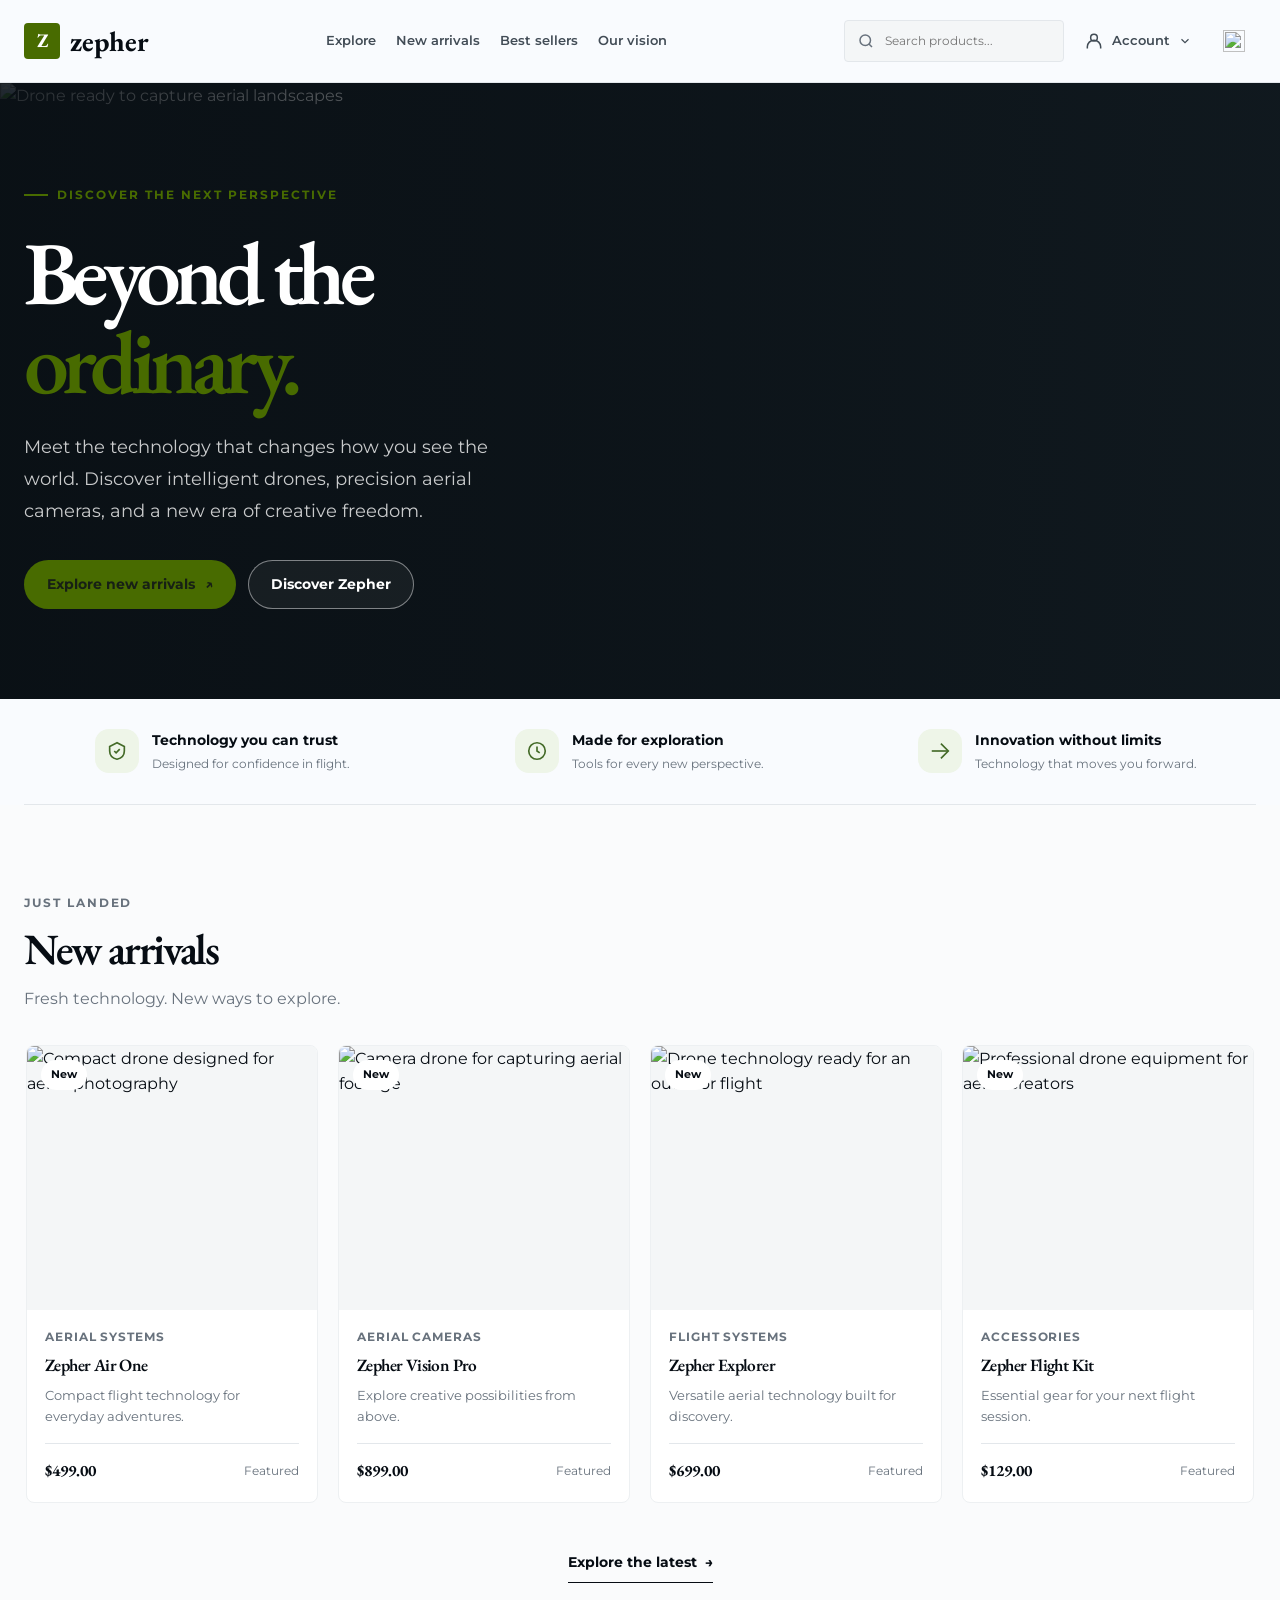
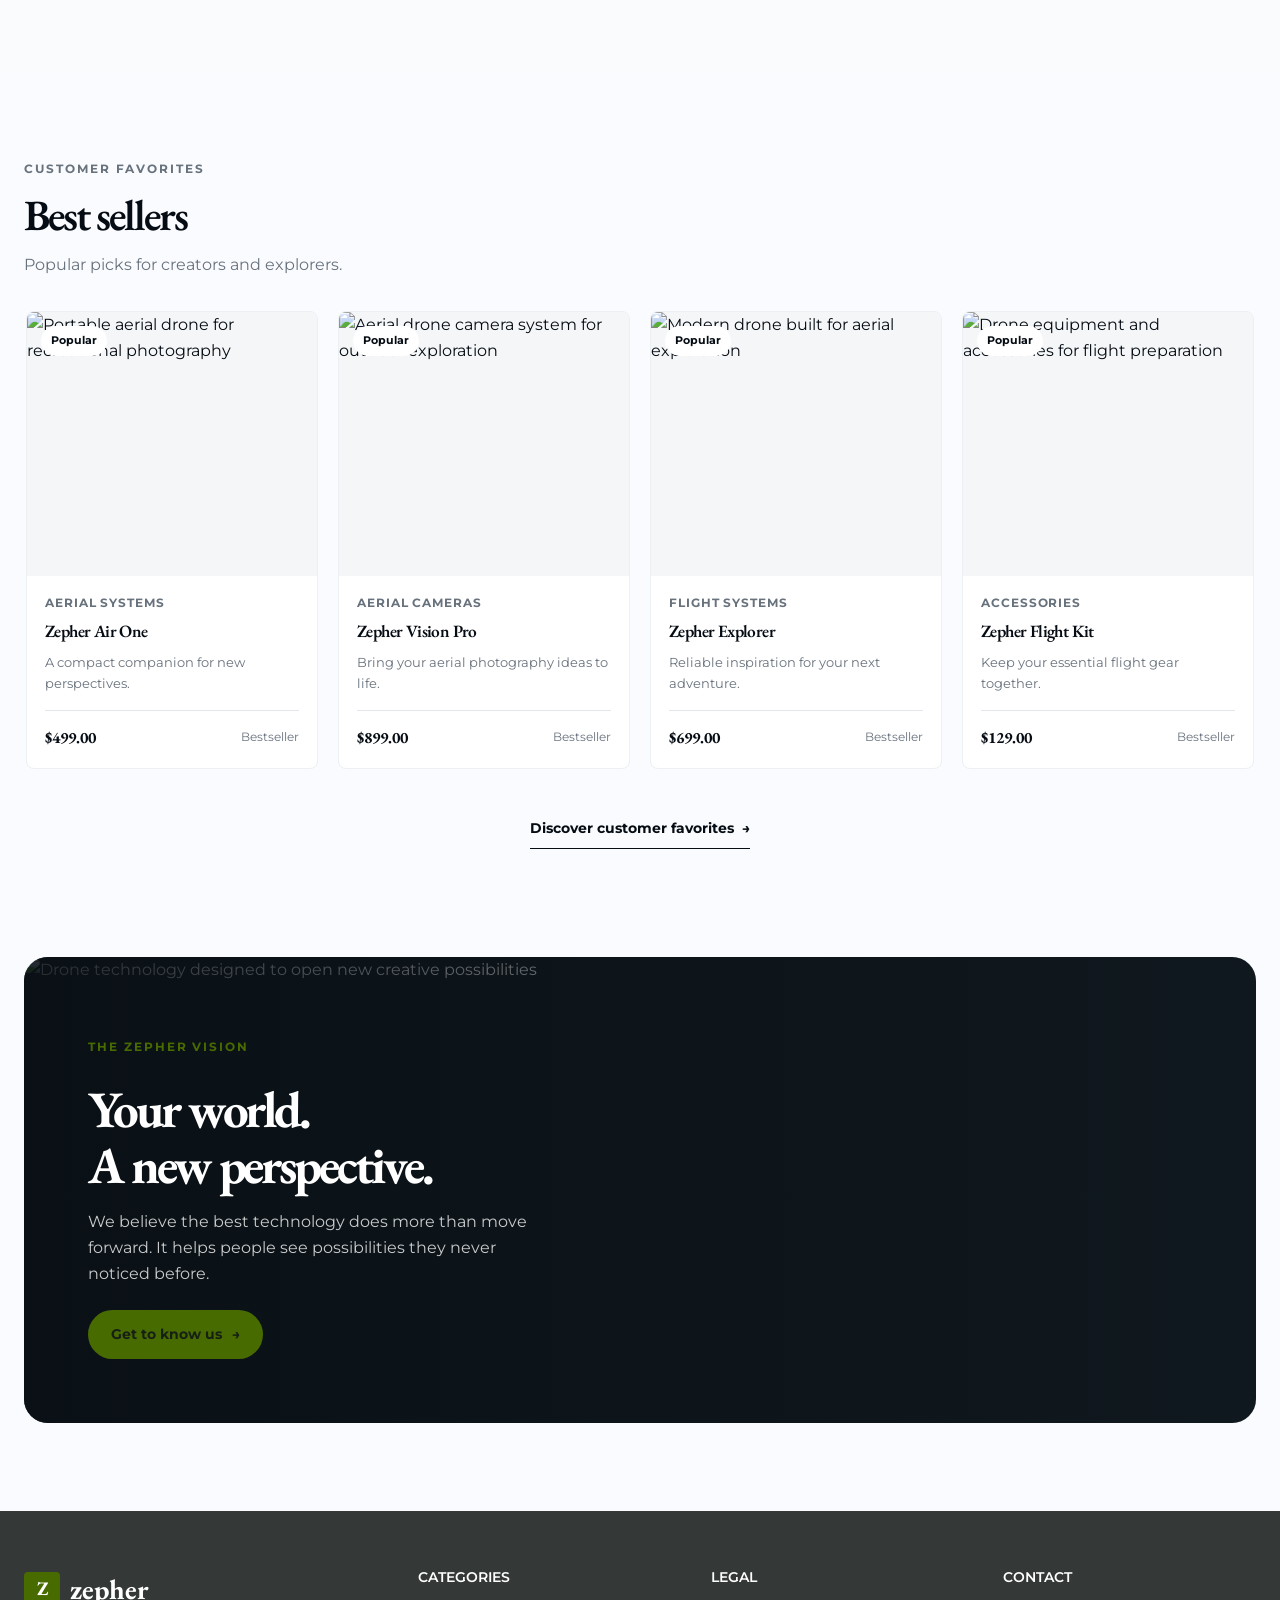
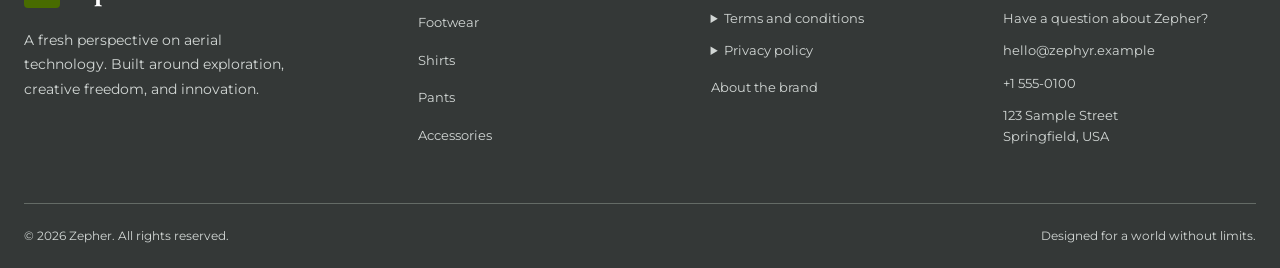
==== web/index.html @ 2587eec8 "creation for home structure "zepher"" ====
<!DOCTYPE html>
<html lang="en">
<head>
  <meta charset="UTF-8" />
  <meta name="viewport" content="width=device-width, initial-scale=1.0" />

  <!-- SEO metadata -->
  <title>Zepher | Explore the Future of Drone Technology</title>
  <meta
    name="description"
    content="Discover the latest drone technology, aerial cameras, intelligent flight systems, and accessories with Zepher. Explore new arrivals and best-selling products."
  />
  <meta name="robots" content="index, follow" />
  <meta name="theme-color" content="#101820" />

  <!-- Canonical: replace with the real production URL -->
  <!-- <link rel="canonical" href="https://www.your-zepher-domain.com/" /> -->

  <!-- Open Graph metadata for social sharing -->
  <meta property="og:type" content="website" />
  <meta property="og:title" content="Zepher | Explore Beyond" />
  <meta
    property="og:description"
    content="Discover next-generation drones, aerial cameras, and innovative flight technology."
  />
  <meta
    property="og:image"
    content="https://images.unsplash.com/photo-1473968512647-3e447244af8f?auto=format&fit=crop&w=1600&q=85"
  />

  <!-- Performance: preconnect to image provider -->
  <link rel="preconnect" href="https://images.unsplash.com" />
  <link rel="preconnect" href="https://fonts.googleapis.com" />
  <link rel="preconnect" href="https://fonts.gstatic.com" crossorigin />

  <!-- Typography -->
  <link
    href="https://fonts.googleapis.com/css2?family=EB+Garamond:wght@400;500;600&family=Montserrat:wght@400;500;600;700&display=swap"
    rel="stylesheet"
  />

  <!-- Structured data for search engines -->
  <script type="application/ld+json">
  {
    "@context": "https://schema.org",
    "@type": "Organization",
    "name": "Zepher",
    "description": "Drone technology, aerial cameras, and intelligent flight systems.",
    "logo": "https://www.example.com/images/zepher-logo.png"
  }
  </script>

  <style>
    /* =========================
       1. DESIGN SYSTEM
    ========================= */

    :root {
      --bg: #f9fbfe;
      --surface: #f4f6f7;
      --surface-dark: #343837;
      --text: #060c13;
      --muted: #68727d;
      --accent: #486b00;
      --border: #e3e7eb;
      --radius: 8px;
      --container: 1240px;
      --font-heading: "EB Garamond", serif;
      --font-body: "Montserrat", sans-serif;
      --shadow: 0 12px 35px rgba(15, 25, 35, 0.08);
    }

    *,
    *::before,
    *::after {
      box-sizing: border-box;
    }

    html {
      scroll-behavior: smooth;
      scroll-padding-top: 100px;
    }

    body {
      margin: 0;
      background: var(--bg);
      color: var(--text);
      font-family: var(--font-body);
      line-height: 1.6;
      -webkit-font-smoothing: antialiased;
    }

    body,
    button,
    input {
      font-family: var(--font-body);
    }

    img {
      display: block;
      max-width: 100%;
    }

    a {
      color: inherit;
      text-decoration: none;
    }

    button,
    input {
      font: inherit;
    }

    button,
    a,
    input {
      -webkit-tap-highlight-color: transparent;
    }

    button:focus-visible,
    a:focus-visible,
    input:focus-visible {
      outline: 3px solid #6b9c39;
      outline-offset: 4px;
    }

    button {
      cursor: pointer;
    }

    .container {
      width: min(var(--container), calc(100% - 48px));
      margin-inline: auto;
    }

    .section {
      padding-block: 88px;
    }

    .eyebrow {
      margin: 0 0 12px;
      color: var(--muted);
      font-size: 0.76rem;
      font-weight: 700;
      letter-spacing: 0.16em;
      text-transform: uppercase;
    }

    .section-heading {
      margin: 0;
      font-family: var(--font-heading);
      font-size: clamp(1.8rem, 4vw, 2.7rem);
      font-weight: 600;
      letter-spacing: -0.055em;
      line-height: 1.15;
    }

    .section-description {
      margin: 12px 0 0;
      color: var(--muted);
      font-size: 0.98rem;
    }

    .skip-link {
      position: absolute;
      z-index: 1000;
      top: -100px;
      left: 16px;
      padding: 12px 16px;
      background: white;
      color: black;
    }

    .skip-link:focus {
      top: 16px;
    }

    /* =========================
       2. NAVIGATION
    ========================= */

    .site-header {
      position: sticky;
      z-index: 100;
      top: 0;
      background: rgba(255, 255, 255, 0.96);
      border-bottom: 1px solid var(--border);
      backdrop-filter: blur(16px);
    }

    .navbar {
      display: flex;
      min-height: 82px;
      align-items: center;
      justify-content: space-between;
      gap: 24px;
    }

    .brand {
      display: inline-flex;
      flex-shrink: 0;
      align-items: center;
      gap: 10px;
      font-family: var(--font-heading);
      font-size: 1.75rem;
      font-weight: 700;
      letter-spacing: -0.08em;
    }

    .brand-mark {
      display: grid;
      width: 36px;
      height: 36px;
      place-items: center;
      border-radius: 11px;
      background: var(--surface-dark);
      color: var(--accent);
      font-size: 1.2rem;
      letter-spacing: 0;
    }

    .desktop-nav {
      display: flex;
      align-items: center;
      gap: 28px;
    }

    .desktop-nav a,
    .account-button {
      color: #424c56;
      font-size: 0.88rem;
      font-weight: 600;
      transition: color 0.2s ease;
    }

    .desktop-nav a:hover,
    .account-button:hover {
      color: #5b8e27;
    }

    .nav-actions {
      display: flex;
      align-items: center;
      gap: 18px;
    }

    .search-form {
      display: flex;
      width: clamp(160px, 19vw, 245px);
      min-height: 42px;
      align-items: center;
      gap: 8px;
      padding: 0 12px;
      border: 1px solid var(--border);
      border-radius: 999px;
      background: var(--surface);
    }

    .search-form svg {
      flex-shrink: 0;
      color: var(--muted);
    }

    .search-form input {
      width: 100%;
      min-width: 0;
      border: 0;
      outline: none;
      background: transparent;
      color: var(--text);
      font-size: 0.82rem;
    }

    .search-form input:focus-visible {
      outline: none;
    }

    .account-wrapper {
      position: relative;
    }

    .account-button {
      display: flex;
      min-height: 42px;
      align-items: center;
      gap: 8px;
      padding: 8px 0;
      border: 0;
      background: transparent;
    }

    .account-menu {
      position: absolute;
      top: calc(100% + 12px);
      right: 0;
      z-index: 120;
      width: 190px;
      padding: 8px;
      border: 1px solid var(--border);
      border-radius: 14px;
      background: white;
      box-shadow: var(--shadow);
    }

    .account-menu[hidden] {
      display: none;
    }

    .account-menu a {
      display: block;
      padding: 11px 12px;
      border-radius: 8px;
      color: var(--text);
      font-size: 0.88rem;
    }

    .account-menu a:hover {
      background: var(--surface);
    }

    .menu-toggle {
      display: none;
      width: 44px;
      height: 44px;
      place-items: center;
      border: 1px solid var(--border);
      border-radius: 12px;
      background: white;
      color: var(--text);
    }

    .mobile-nav {
      padding: 8px 0 20px;
      border-top: 1px solid var(--border);
    }

    .mobile-nav[hidden] {
      display: none;
    }

    .mobile-nav a {
      display: block;
      padding: 12px 0;
      font-weight: 600;
    }

    .mobile-search {
      display: none;
      margin-top: 12px;
    }

    /* =========================
       3. HERO CAMPAIGN
    ========================= */

    .hero {
      position: relative;
      display: flex;
      min-height: 590px;
      align-items: center;
      overflow: hidden;
      background: #111a20;
      color: white;
    }

    .hero-background {
      position: absolute;
      inset: 0;
      width: 100%;
      height: 100%;
      object-fit: cover;
      object-position: center 52%;
    }

    .hero::after {
      position: absolute;
      inset: 0;
      background:
        linear-gradient(
          90deg,
          rgba(9, 15, 20, 0.88) 0%,
          rgba(9, 15, 20, 0.60) 45%,
          rgba(9, 15, 20, 0.12) 100%
        );
      content: "";
    }

    .hero-content {
      position: relative;
      z-index: 1;
      width: min(var(--container), calc(100% - 48px));
      margin-inline: auto;
      padding-block: 90px;
    }

    .hero-label {
      display: inline-flex;
      align-items: center;
      gap: 9px;
      margin-bottom: 24px;
      color: var(--accent);
      font-size: 0.78rem;
      font-weight: 700;
      letter-spacing: 0.16em;
      text-transform: uppercase;
    }

    .hero-label::before {
      width: 24px;
      height: 2px;
      background: var(--accent);
      content: "";
    }

    .hero h1 {
      max-width: 700px;
      margin: 0;
      font-family: var(--font-heading);
      font-size: clamp(3rem, 7vw, 6rem);
      font-weight: 600;
      letter-spacing: -0.075em;
      line-height: 0.99;
    }

    .hero h1 span {
      color: var(--accent);
    }

    .hero-description {
      max-width: 510px;
      margin: 24px 0 32px;
      color: rgba(255, 255, 255, 0.78);
      font-size: clamp(1rem, 1.8vw, 1.12rem);
      line-height: 1.8;
    }

    .hero-actions {
      display: flex;
      flex-wrap: wrap;
      gap: 12px;
    }

    .button {
      display: inline-flex;
      min-height: 48px;
      align-items: center;
      justify-content: center;
      gap: 10px;
      padding: 12px 22px;
      border: 1px solid transparent;
      border-radius: 999px;
      font-size: 0.9rem;
      font-weight: 700;
      transition:
        transform 0.2s ease,
        background 0.2s ease;
    }

    .button:hover {
      transform: translateY(-2px);
    }

    .button-primary {
      background: var(--accent);
      color: #172015;
    }

    .button-primary:hover {
      background: #c8ff86;
    }

    .button-secondary {
      border-color: rgba(255, 255, 255, 0.45);
      background: rgba(255, 255, 255, 0.05);
      color: white;
    }

    .button-secondary:hover {
      background: rgba(255, 255, 255, 0.14);
    }

    /* =========================
       4. FEATURE STRIP
    ========================= */

    .feature-strip {
      display: grid;
      grid-template-columns: repeat(3, minmax(0, 1fr));
      gap: 20px;
      padding-block: 30px;
      border-bottom: 1px solid var(--border);
    }

    .feature {
      display: flex;
      align-items: center;
      justify-content: center;
      gap: 13px;
    }

    .feature-icon {
      display: grid;
      width: 44px;
      height: 44px;
      flex-shrink: 0;
      place-items: center;
      border-radius: 14px;
      background: #eef5e8;
      color: #436a27;
    }

    .feature strong {
      display: block;
      font-size: 0.9rem;
    }

    .feature p {
      margin: 2px 0 0;
      color: var(--muted);
      font-size: 0.78rem;
    }

    /* =========================
       5. PRODUCT SECTIONS
    ========================= */

    .products-section {
      overflow: hidden;
    }

    .products-section:nth-of-type(even) {
      background: #fafbfc;
    }

    .section-top {
      display: flex;
      align-items: end;
      justify-content: space-between;
      gap: 24px;
      margin-bottom: 32px;
    }

    .carousel-controls {
      display: flex;
      flex-shrink: 0;
      gap: 8px;
    }

    .carousel-button {
      display: grid;
      width: 44px;
      height: 44px;
      place-items: center;
      border: 1px solid var(--border);
      border-radius: 50%;
      background: white;
      color: var(--text);
      transition: background 0.2s ease;
    }

    .carousel-button:hover {
      background: var(--accent);
    }

    .carousel-button:disabled {
      cursor: not-allowed;
      opacity: 0.35;
    }

    .product-track {
      display: grid;
      grid-auto-columns: calc((100% - 60px) / 4);
      grid-auto-flow: column;
      gap: 20px;
      overflow-x: auto;
      overscroll-behavior-inline: contain;
      padding: 2px 2px 20px;
      scroll-behavior: smooth;
      scroll-snap-type: x mandatory;
      scrollbar-width: thin;
      scrollbar-color: #cbd3da transparent;
    }

    .product-card {
      min-width: 0;
      overflow: hidden;
      border: 1px solid #edf0f2;
      border-radius: var(--radius);
      background: white;
      scroll-snap-align: start;
      transition:
        transform 0.25s ease,
        box-shadow 0.25s ease;
    }

    .product-card:hover {
      transform: translateY(-5px);
      box-shadow: var(--shadow);
    }

    .product-image-wrap {
      position: relative;
      overflow: hidden;
      aspect-ratio: 1 / 0.91;
      background: var(--surface);
    }

    .product-image {
      width: 100%;
      height: 100%;
      object-fit: cover;
      transition: transform 0.4s ease;
    }

    .product-card:hover .product-image {
      transform: scale(1.045);
    }

    .product-badge {
      position: absolute;
      top: 14px;
      left: 14px;
      padding: 6px 10px;
      border-radius: 999px;
      background: white;
      color: var(--text);
      font-size: 0.7rem;
      font-weight: 700;
    }

    .product-info {
      padding: 18px;
    }

    .product-category {
      margin: 0 0 7px;
      color: var(--muted);
      font-size: 0.72rem;
      font-weight: 700;
      letter-spacing: 0.08em;
      text-transform: uppercase;
    }

    .product-name {
      margin: 0;
      font-family: var(--font-heading);
      font-size: 1.08rem;
      font-weight: 600;
      letter-spacing: -0.035em;
      line-height: 1.4;
    }

    .product-description {
      min-height: 42px;
      margin: 8px 0 16px;
      color: var(--muted);
      font-size: 0.82rem;
      line-height: 1.6;
    }

    .product-bottom {
      display: flex;
      align-items: center;
      justify-content: space-between;
      gap: 8px;
      padding-top: 14px;
      border-top: 1px solid var(--border);
    }

    .product-price {
      font-family: var(--font-heading);
      font-size: 1rem;
      font-weight: 700;
    }

    .product-note {
      color: var(--muted);
      font-size: 0.72rem;
    }

    .section-bottom {
      margin-top: 20px;
      text-align: center;
    }

    .text-link {
      display: inline-flex;
      align-items: center;
      gap: 8px;
      padding: 8px 0;
      border-bottom: 1px solid currentColor;
      font-size: 0.9rem;
      font-weight: 700;
    }

    /* =========================
       6. BRAND CAMPAIGN BANNER
    ========================= */

    .campaign {
      padding-block: 20px 88px;
    }

    .campaign-card {
      position: relative;
      display: flex;
      min-height: 320px;
      align-items: center;
      overflow: hidden;
      border-radius: 24px;
      background: #121c22;
      color: white;
    }

    .campaign-image {
      position: absolute;
      inset: 0;
      width: 100%;
      height: 100%;
      object-fit: cover;
    }

    .campaign-card::after {
      position: absolute;
      inset: 0;
      background: linear-gradient(
        90deg,
        rgba(9, 15, 20, 0.88),
        rgba(9, 15, 20, 0.28)
      );
      content: "";
    }

    .campaign-content {
      position: relative;
      z-index: 1;
      max-width: 620px;
      padding: clamp(28px, 6vw, 64px);
    }

    .campaign-content h2 {
      margin: 0;
      font-family: var(--font-heading);
      font-size: clamp(2rem, 4vw, 3.5rem);
      letter-spacing: -0.06em;
      line-height: 1.1;
    }

    .campaign-content p {
      max-width: 440px;
      margin: 16px 0 24px;
      color: rgba(255, 255, 255, 0.78);
    }

    /* =========================
       7. FOOTER
    ========================= */

    .site-footer {
      background: var(--surface-dark);
      color: white;
    }

    .footer-main {
      display: grid;
      grid-template-columns: 1.4fr 1fr 1fr 1fr;
      gap: 48px;
      padding-block: 68px;
    }

    .footer-brand-description {
      max-width: 280px;
      margin: 16px 0 0;
      color: #aab4bd;
      font-size: 0.88rem;
      line-height: 1.8;
    }

    .footer-heading {
      margin: 0 0 20px;
      font-size: 0.82rem;
      font-weight: 700;
      letter-spacing: 0.1em;
      text-transform: uppercase;
    }

    .footer-links {
      display: grid;
      gap: 12px;
      padding: 0;
      margin: 0;
      list-style: none;
    }

    .footer-links a {
      color: #aab4bd;
      font-size: 0.87rem;
      transition: color 0.2s ease;
    }

    .footer-links a:hover {
      color: var(--accent);
    }

    .footer-contact {
      display: grid;
      gap: 12px;
      color: #aab4bd;
      font-size: 0.87rem;
    }

    .footer-contact a:hover {
      color: var(--accent);
    }

    .footer-bottom {
      display: flex;
      align-items: center;
      justify-content: space-between;
      gap: 20px;
      padding-block: 22px;
      border-top: 1px solid #2c363e;
      color: #aab4bd;
      font-size: 0.78rem;
    }

    .footer-bottom p {
      margin: 0;
    }

    .footer-bottom a:hover {
      color: var(--accent);
    }

    /* =========================
       8. RESPONSIVE BREAKPOINTS
    ========================= */

    @media (min-width: 1440px) {
      .hero {
        min-height: 660px;
      }
    }

    @media (max-width: 1100px) {
      .desktop-nav {
        gap: 16px;
      }

      .navbar {
        gap: 16px;
      }

      .nav-actions {
        gap: 12px;
      }

      .product-track {
        grid-auto-columns: calc((100% - 40px) / 3);
      }

      .footer-main {
        grid-template-columns: repeat(2, minmax(0, 1fr));
      }
    }

    @media (max-width: 820px) {
      .desktop-nav,
      .desktop-search {
        display: none;
      }

      .navbar {
        min-height: 72px;
      }

      .menu-toggle {
        display: grid;
      }

      .mobile-search {
        display: block;
      }

      .mobile-search .search-form {
        width: 100%;
      }

      .hero {
        min-height: 540px;
      }

      .hero-content {
        padding-block: 72px;
      }

      .feature-strip {
        gap: 12px;
      }

      .feature {
        align-items: flex-start;
        flex-direction: column;
      }

      .product-track {
        grid-auto-columns: calc((100% - 20px) / 2);
      }

      .section {
        padding-block: 68px;
      }

      .campaign {
        padding-bottom: 68px;
      }
    }

    @media (max-width: 560px) {
      .container {
        width: calc(100% - 32px);
      }

      .brand {
        font-size: 1.55rem;
      }

      .brand-mark {
        width: 32px;
        height: 32px;
      }

      .nav-actions {
        gap: 10px;
      }

      .account-button {
        font-size: 0;
      }

      .account-button svg {
        width: 23px;
        height: 23px;
      }

      .hero {
        min-height: 570px;
        align-items: flex-end;
      }

      .hero-background {
        object-position: 59% center;
      }

      .hero::after {
        background: linear-gradient(
          0deg,
          rgba(9, 15, 20, 0.95) 0%,
          rgba(9, 15, 20, 0.72) 55%,
          rgba(9, 15, 20, 0.18) 100%
        );
      }

      .hero-content {
        width: calc(100% - 32px);
        padding-block: 64px 52px;
      }

      .hero h1 {
        font-size: clamp(3rem, 14vw, 4.5rem);
      }

      .hero-description {
        font-size: 0.94rem;
      }

      .hero-actions .button {
        width: 100%;
      }

      .feature-strip {
        grid-template-columns: 1fr;
        gap: 22px;
        padding-block: 26px;
      }

      .feature {
        align-items: center;
        flex-direction: row;
        justify-content: flex-start;
      }

      .section {
        padding-block: 54px;
      }

      .section-top {
        align-items: flex-start;
        gap: 12px;
      }

      .section-description {
        max-width: 270px;
        font-size: 0.87rem;
      }

      .carousel-controls {
        gap: 6px;
      }

      .carousel-button {
        width: 38px;
        height: 38px;
      }

      .product-track {
        grid-auto-columns: 78%;
        gap: 14px;
        margin-right: -16px;
        padding-right: 16px;
      }

      .product-info {
        padding: 14px;
      }

      .product-name {
        font-size: 1rem;
      }

      .product-description {
        min-height: auto;
      }

      .campaign {
        padding-block: 8px 54px;
      }

      .campaign-card {
        min-height: 360px;
        border-radius: 18px;
      }

      .campaign-card::after {
        background: linear-gradient(
          0deg,
          rgba(9, 15, 20, 0.95),
          rgba(9, 15, 20, 0.24)
        );
      }

      .footer-main {
        grid-template-columns: 1fr 1fr;
        gap: 34px 20px;
        padding-block: 48px;
      }

      .footer-brand-column {
        grid-column: 1 / -1;
      }

      .footer-bottom {
        align-items: flex-start;
        flex-direction: column;
        gap: 10px;
      }
    }

    @media (prefers-reduced-motion: reduce) {
      *,
      *::before,
      *::after {
        scroll-behavior: auto !important;
        animation-duration: 0.01ms !important;
        animation-iteration-count: 1 !important;
        transition-duration: 0.01ms !important;
      }
    }
  </style>
  <link rel="stylesheet" href="assets/shared.css" />
</head>

<body>
  <a class="skip-link" href="#main-content">Skip to main content</a>

  <!-- =========================
       HEADER / REUSABLE NAVBAR
  ========================== -->

  <header class="site-header">
    <div class="container">
      <nav class="navbar" aria-label="Main navigation">

        <a class="brand" href="index.html" aria-label="Zepher homepage">
          <span class="brand-mark" aria-hidden="true">Z</span>
          <span>zepher</span>
        </a>

        <div class="desktop-nav">
          <a href="catalog/index.html">Explore</a>
          <a href="index.html#new-arrivals">New arrivals</a>
          <a href="index.html#best-sellers">Best sellers</a>
          <a href="index.html#about">Our vision</a>
        </div>

        <div class="nav-actions">
          <form
            class="search-form desktop-search"
            role="search"
            action="catalog/index.html"
            method="get"
            aria-label="Search Zepher"
          >
            <svg width="18" height="18" viewBox="0 0 24 24"
              fill="none" stroke="currentColor" stroke-width="2"
              aria-hidden="true">
              <circle cx="11" cy="11" r="7"></circle>
              <path d="m20 20-4-4"></path>
            </svg>
            <input
              type="search"
              name="q"
              placeholder="Search products..."
              aria-label="Search products"
              disabled
              title="Search is unavailable in this static prototype"
            />
          </form>

          <details class="account-wrapper">
            <summary
              class="account-button"
              aria-label="User account"
            >
              <svg width="20" height="20" viewBox="0 0 24 24"
                fill="none" stroke="currentColor" stroke-width="1.8"
                aria-hidden="true">
                <circle cx="12" cy="8" r="4"></circle>
                <path d="M4 21v-2a8 8 0 0 1 16 0v2"></path>
              </svg>
              Account
              <svg width="14" height="14" viewBox="0 0 24 24"
                fill="none" stroke="currentColor" stroke-width="2"
                aria-hidden="true">
                <path d="m6 9 6 6 6-6"></path>
              </svg>
            </summary>

            <div class="account-menu">
              <button type="button" disabled>Sign in (unavailable)</button>
              <button type="button" disabled>Create account (unavailable)</button>
              <button type="button" disabled>My orders (unavailable)</button>
              <a href="#footer-contact">Contact</a>
            </div>
          </details>

          <a class="bag-link" href="cart/index.html" aria-label="Shopping bag" title="Shopping bag"><img src="https://cdn.jsdelivr.net/npm/lucide-static@0.468.0/icons/shopping-bag.svg" width="22" height="22" alt="" /></a>
        </div>
      </nav>

      <details class="mobile-nav">
        <summary>Menu</summary>
        <a href="index.html">Home</a>
        <a href="catalog/index.html">Explore</a>
        <a href="index.html#new-arrivals">New arrivals</a>
        <a href="index.html#best-sellers">Best sellers</a>
        <a href="index.html#about">Our vision</a>

        <form
          class="search-form mobile-search"
          role="search"
          action="catalog/index.html"
          method="get"
          aria-label="Mobile product search"
        >
          <svg width="18" height="18" viewBox="0 0 24 24"
            fill="none" stroke="currentColor" stroke-width="2"
            aria-hidden="true">
            <circle cx="11" cy="11" r="7"></circle>
            <path d="m20 20-4-4"></path>
          </svg>
          <input
            type="search"
            name="q"
            placeholder="Search products..."
            aria-label="Search products"
            disabled
            title="Search is unavailable in this static prototype"
          />
        </form>
      </details>
    </div>
  </header>

  <main id="main-content">

    <!-- =========================
         HERO / BRAND CAMPAIGN
    ========================== -->

    <section class="hero" id="home" aria-labelledby="hero-title">
      <img
        class="hero-background"
        src="https://images.unsplash.com/photo-1473968512647-3e447244af8f?auto=format&fit=crop&w=2000&q=85"
        alt="Drone ready to capture aerial landscapes"
        fetchpriority="high"
        decoding="async"
      />

      <div class="hero-content">
        <p class="hero-label">Discover the next perspective</p>

        <h1 id="hero-title">
          Beyond the<br />
          <span>ordinary.</span>
        </h1>

        <p class="hero-description">
          Meet the technology that changes how you see the world.
          Discover intelligent drones, precision aerial cameras,
          and a new era of creative freedom.
        </p>

        <div class="hero-actions">
            <a class="button button-primary" href="catalog/index.html">
            Explore new arrivals
            <span aria-hidden="true">↗</span>
          </a>

          <a class="button button-secondary" href="#about">
            Discover Zepher
          </a>
        </div>
      </div>
    </section>

    <!-- =========================
         BRAND BENEFITS
    ========================== -->

    <div class="container">
      <section class="feature-strip" aria-label="Zepher highlights">

        <div class="feature">
          <div class="feature-icon" aria-hidden="true">
            <svg width="22" height="22" viewBox="0 0 24 24"
              fill="none" stroke="currentColor" stroke-width="1.8">
              <path d="M12 3 4 7v5c0 5 3.5 8 8 9 4.5-1 8-4 8-9V7l-8-4Z"></path>
              <path d="m9 12 2 2 4-4"></path>
            </svg>
          </div>
          <div>
            <strong>Technology you can trust</strong>
            <p>Designed for confidence in flight.</p>
          </div>
        </div>

        <div class="feature">
          <div class="feature-icon" aria-hidden="true">
            <svg width="22" height="22" viewBox="0 0 24 24"
              fill="none" stroke="currentColor" stroke-width="1.8">
              <circle cx="12" cy="12" r="9"></circle>
              <path d="M12 7v5l3 2"></path>
            </svg>
          </div>
          <div>
            <strong>Made for exploration</strong>
            <p>Tools for every new perspective.</p>
          </div>
        </div>

        <div class="feature">
          <div class="feature-icon" aria-hidden="true">
            <svg width="22" height="22" viewBox="0 0 24 24"
              fill="none" stroke="currentColor" stroke-width="1.8">
              <path d="M3 12h18"></path>
              <path d="m13 4 8 8-8 8"></path>
            </svg>
          </div>
          <div>
            <strong>Innovation without limits</strong>
            <p>Technology that moves you forward.</p>
          </div>
        </div>

      </section>
    </div>

    <!-- =========================
         NEW ARRIVALS
    ========================== -->

    <section
      class="section products-section"
      id="new-arrivals"
      aria-labelledby="new-arrivals-title"
    >
      <div class="container">

        <div class="section-top">
          <div>
            <p class="eyebrow">Just landed</p>
            <h2 class="section-heading" id="new-arrivals-title">
              New arrivals
            </h2>
            <p class="section-description">
              Fresh technology. New ways to explore.
            </p>
          </div>

          <div class="carousel-controls" hidden>
            <button
              class="carousel-button"
              type="button"
              data-track="new-track"
              data-direction="-1"
              aria-label="Scroll new arrivals left"
            >&#8592;</button>

            <button
              class="carousel-button"
              type="button"
              data-track="new-track"
              data-direction="1"
              aria-label="Scroll new arrivals right"
            >&#8594;</button>
          </div>
        </div>

        <div class="product-track" id="new-track" tabindex="0"
          aria-label="New arrivals product list">

          <article class="product-card">
            <div class="product-image-wrap">
              <img
                class="product-image"
                src="https://images.unsplash.com/photo-1506947411487-a56738267384?auto=format&fit=crop&w=700&q=80"
                alt="Compact drone designed for aerial photography"
                loading="lazy"
                decoding="async"
              />
              <span class="product-badge">New</span>
            </div>
            <div class="product-info">
              <p class="product-category">Aerial systems</p>
              <h3 class="product-name">Zepher Air One</h3>
              <p class="product-description">
                Compact flight technology for everyday adventures.
              </p>
              <div class="product-bottom">
                <span class="product-price">$499.00</span>
                <span class="product-note">Featured</span>
              </div>
            </div>
          </article>

          <article class="product-card">
            <div class="product-image-wrap">
              <img
                class="product-image"
                src="https://images.unsplash.com/photo-1473968512647-3e447244af8f?auto=format&fit=crop&w=700&q=80"
                alt="Camera drone for capturing aerial footage"
                loading="lazy"
                decoding="async"
              />
              <span class="product-badge">New</span>
            </div>
            <div class="product-info">
              <p class="product-category">Aerial cameras</p>
              <h3 class="product-name">Zepher Vision Pro</h3>
              <p class="product-description">
                Explore creative possibilities from above.
              </p>
              <div class="product-bottom">
                <span class="product-price">$899.00</span>
                <span class="product-note">Featured</span>
              </div>
            </div>
          </article>

          <article class="product-card">
            <div class="product-image-wrap">
              <img
                class="product-image"
                src="https://images.unsplash.com/photo-1521405924368-64c5b84bec60?auto=format&fit=crop&w=700&q=80"
                alt="Drone technology ready for an outdoor flight"
                loading="lazy"
                decoding="async"
              />
              <span class="product-badge">New</span>
            </div>
            <div class="product-info">
              <p class="product-category">Flight systems</p>
              <h3 class="product-name">Zepher Explorer</h3>
              <p class="product-description">
                Versatile aerial technology built for discovery.
              </p>
              <div class="product-bottom">
                <span class="product-price">$699.00</span>
                <span class="product-note">Featured</span>
              </div>
            </div>
          </article>

          <article class="product-card">
            <div class="product-image-wrap">
              <img
                class="product-image"
                src="https://images.unsplash.com/photo-1508614589041-895b88991e3e?auto=format&fit=crop&w=700&q=80"
                alt="Professional drone equipment for aerial creators"
                loading="lazy"
                decoding="async"
              />
              <span class="product-badge">New</span>
            </div>
            <div class="product-info">
              <p class="product-category">Accessories</p>
              <h3 class="product-name">Zepher Flight Kit</h3>
              <p class="product-description">
                Essential gear for your next flight session.
              </p>
              <div class="product-bottom">
                <span class="product-price">$129.00</span>
                <span class="product-note">Featured</span>
              </div>
            </div>
          </article>

        </div>

        <div class="section-bottom">
          <a class="text-link" href="catalog/index.html">
            Explore the latest <span aria-hidden="true">→</span>
          </a>
        </div>
      </div>
    </section>

    <!-- =========================
         BEST SELLERS
    ========================== -->

    <section
      class="section products-section"
      id="best-sellers"
      aria-labelledby="best-sellers-title"
    >
      <div class="container">

        <div class="section-top">
          <div>
            <p class="eyebrow">Customer favorites</p>
            <h2 class="section-heading" id="best-sellers-title">
              Best sellers
            </h2>
            <p class="section-description">
              Popular picks for creators and explorers.
            </p>
          </div>

          <div class="carousel-controls" hidden>
            <button
              class="carousel-button"
              type="button"
              data-track="best-track"
              data-direction="-1"
              aria-label="Scroll best sellers left"
            >&#8592;</button>

            <button
              class="carousel-button"
              type="button"
              data-track="best-track"
              data-direction="1"
              aria-label="Scroll best sellers right"
            >&#8594;</button>
          </div>
        </div>

        <div class="product-track" id="best-track" tabindex="0"
          aria-label="Best-selling product list">

          <article class="product-card">
            <div class="product-image-wrap">
              <img
                class="product-image"
                src="https://images.unsplash.com/photo-1506947411487-a56738267384?auto=format&fit=crop&w=700&q=80"
                alt="Portable aerial drone for recreational photography"
                loading="lazy"
                decoding="async"
              />
              <span class="product-badge">Popular</span>
            </div>
            <div class="product-info">
              <p class="product-category">Aerial systems</p>
              <h3 class="product-name">Zepher Air One</h3>
              <p class="product-description">
                A compact companion for new perspectives.
              </p>
              <div class="product-bottom">
                <span class="product-price">$499.00</span>
                <span class="product-note">Bestseller</span>
              </div>
            </div>
          </article>

          <article class="product-card">
            <div class="product-image-wrap">
              <img
                class="product-image"
                src="https://images.unsplash.com/photo-1473968512647-3e447244af8f?auto=format&fit=crop&w=700&q=80"
                alt="Aerial drone camera system for outdoor exploration"
                loading="lazy"
                decoding="async"
              />
              <span class="product-badge">Popular</span>
            </div>
            <div class="product-info">
              <p class="product-category">Aerial cameras</p>
              <h3 class="product-name">Zepher Vision Pro</h3>
              <p class="product-description">
                Bring your aerial photography ideas to life.
              </p>
              <div class="product-bottom">
                <span class="product-price">$899.00</span>
                <span class="product-note">Bestseller</span>
              </div>
            </div>
          </article>

          <article class="product-card">
            <div class="product-image-wrap">
              <img
                class="product-image"
                src="https://images.unsplash.com/photo-1521405924368-64c5b84bec60?auto=format&fit=crop&w=700&q=80"
                alt="Modern drone built for aerial exploration"
                loading="lazy"
                decoding="async"
              />
              <span class="product-badge">Popular</span>
            </div>
            <div class="product-info">
              <p class="product-category">Flight systems</p>
              <h3 class="product-name">Zepher Explorer</h3>
              <p class="product-description">
                Reliable inspiration for your next adventure.
              </p>
              <div class="product-bottom">
                <span class="product-price">$699.00</span>
                <span class="product-note">Bestseller</span>
              </div>
            </div>
          </article>

          <article class="product-card">
            <div class="product-image-wrap">
              <img
                class="product-image"
                src="https://images.unsplash.com/photo-1508614589041-895b88991e3e?auto=format&fit=crop&w=700&q=80"
                alt="Drone equipment and accessories for flight preparation"
                loading="lazy"
                decoding="async"
              />
              <span class="product-badge">Popular</span>
            </div>
            <div class="product-info">
              <p class="product-category">Accessories</p>
              <h3 class="product-name">Zepher Flight Kit</h3>
              <p class="product-description">
                Keep your essential flight gear together.
              </p>
              <div class="product-bottom">
                <span class="product-price">$129.00</span>
                <span class="product-note">Bestseller</span>
              </div>
            </div>
          </article>

        </div>

        <div class="section-bottom">
          <a class="text-link" href="catalog/index.html">
            Discover customer favorites
            <span aria-hidden="true">→</span>
          </a>
        </div>
      </div>
    </section>

    <!-- =========================
         SECONDARY BRAND CAMPAIGN
    ========================== -->

    <section class="campaign container" id="about"
      aria-labelledby="campaign-title">
      <div class="campaign-card">

        <img
          class="campaign-image"
          src="https://images.unsplash.com/photo-1506947411487-a56738267384?auto=format&fit=crop&w=1600&q=85"
          alt="Drone technology designed to open new creative possibilities"
          loading="lazy"
          decoding="async"
        />

        <div class="campaign-content">
          <p class="eyebrow" style="color: var(--accent);">
            The Zepher vision
          </p>
          <h2 id="campaign-title">
            Your world.<br />A new perspective.
          </h2>
          <p>
            We believe the best technology does more than move forward.
            It helps people see possibilities they never noticed before.
          </p>
          <a class="button button-primary" href="#footer-contact">
            Get to know us
            <span aria-hidden="true">→</span>
          </a>
        </div>

      </div>
    </section>

  </main>

  <!-- =========================
       FOOTER / REUSABLE FOOTER
  ========================== -->

  <footer class="site-footer">
    <div class="container">

      <div class="footer-main">

        <div class="footer-brand-column">
          <a class="brand" href="index.html" aria-label="Zepher homepage">
            <span class="brand-mark" aria-hidden="true">Z</span>
            <span>zepher</span>
          </a>

          <p class="footer-brand-description">
            A fresh perspective on aerial technology.
            Built around exploration, creative freedom, and innovation.
          </p>
        </div>

        <nav aria-labelledby="footer-categories">
          <h2 class="footer-heading" id="footer-categories">
            Categories
          </h2>
          <ul class="footer-links">
            <li><a href="catalog/index.html?category=footwear">Footwear</a></li>
            <li><a href="catalog/index.html?category=shirts">Shirts</a></li>
            <li><a href="catalog/index.html?category=pants">Pants</a></li>
            <li><a href="catalog/index.html?category=accessories">Accessories</a></li>
          </ul>
        </nav>

        <nav aria-labelledby="footer-legal">
          <h2 class="footer-heading" id="footer-legal">
            Legal
          </h2>
          <ul class="footer-links">
            <li><details><summary>Terms and conditions</summary><p>Student prototype. No orders or payments are processed. All product information is fictional.</p></details></li>
            <li><details><summary>Privacy policy</summary><p>This static prototype has no account or payment processing. Images and fonts load from external providers.</p></details></li>
            <li><a href="index.html#about">About the brand</a></li>
          </ul>
        </nav>

        <div id="footer-contact">
          <h2 class="footer-heading">Contact</h2>
          <div class="footer-contact">
            <p style="margin: 0;">
              Have a question about Zepher?
            </p>
            <!-- Replace with your team's official contact address -->
            <a href="mailto:hello@zephyr.example">
              hello@zephyr.example
            </a>
            <a href="tel:+15550100">+1 555-0100</a>
            <p>123 Sample Street<br />Springfield, USA</p>
          </div>
        </div>

      </div>

      <div class="footer-bottom">
        <p>
          &copy; <span id="current-year">2026</span> Zepher.
          All rights reserved.
        </p>
        <p>Designed for a world without limits.</p>
      </div>

    </div>
  </footer>

</body>
</html>
---- web/assets/shared.css ----
@import url("https://fonts.googleapis.com/css2?family=EB+Garamond:wght@400;500;600&family=Montserrat:wght@400;500;600;700&display=swap");

:root {
  --bg: #f9fbfe;
  --surface: #f4f6f7;
  --surface-dark: #343837;
  --text: #060c13;
  --muted: #68727d;
  --accent: #486b00;
  --border: #e3e7eb;
  --font-heading: "EB Garamond", serif;
  --font-body: "Montserrat", sans-serif;
}
* { box-sizing: border-box; }
body { margin: 0; background: var(--bg); color: var(--text); font-family: var(--font-body); line-height: 1.6; }
a { color: inherit; text-decoration: none; }
button, input { font: inherit; }
:focus-visible { outline: 3px solid #486b00; outline-offset: 4px; }
summary { cursor: pointer; }
[hidden] { display: none !important; }
.container { width: min(1240px, calc(100% - 48px)); margin-inline: auto; }
.skip-link { position: absolute; top: -100px; left: 16px; z-index: 1000; padding: 12px 16px; background: white; color: black; }
.skip-link:focus { top: 16px; }
.site-header { position: sticky; top: 0; z-index: 100; border-bottom: 1px solid var(--border); background: var(--bg); }
.navbar { display: flex; min-height: 82px; align-items: center; justify-content: space-between; gap: 20px; }
.brand { display: inline-flex; flex-shrink: 0; align-items: center; gap: 10px; font-family: var(--font-heading); font-size: 1.75rem; font-weight: 700; letter-spacing: 0; }
.brand-mark { display: grid; width: 36px; height: 36px; place-items: center; border-radius: 4px; background: #486b00; color: white; font-size: 1.2rem; }
.desktop-nav, .nav-actions { display: flex; align-items: center; gap: 20px; }
.desktop-nav a, .account-button { font-size: .8rem; font-weight: 600; }
.desktop-nav a:hover { color: #486b00; }
.search-form { display: flex; width: 220px; min-height: 42px; align-items: center; gap: 8px; padding: 0 12px; border: 1px solid var(--border); border-radius: 4px; background: var(--surface); }
.search-form input { width: 100%; min-width: 0; border: 0; background: transparent; color: var(--text); font-size: .75rem; }
.search-form input:disabled { cursor: not-allowed; opacity: 1; }
.account-wrapper { position: relative; }
.account-button { display: flex; min-height: 44px; align-items: center; gap: 8px; list-style: none; }
.account-button::-webkit-details-marker { display: none; }
.account-menu { position: absolute; top: 100%; right: 0; width: 240px; padding: 12px; border: 1px solid var(--border); border-radius: 4px; background: white; color: var(--text); box-shadow: 0 8px 24px #060c1315; }
.account-menu button, .account-menu a { display: block; width: 100%; padding: 10px; border: 0; background: transparent; text-align: left; font-size: .75rem; }
.account-menu button:disabled { color: #59636b; cursor: not-allowed; }
.bag-link { display: grid; width: 44px; height: 44px; place-items: center; }
.mobile-nav { display: none; padding-block: 12px; border-top: 1px solid var(--border); }
.mobile-nav summary { padding-block: 8px; font-weight: 600; }
.mobile-nav a { display: block; padding-block: 8px; }
.mobile-search { width: 100%; margin-top: 12px; }
.site-footer { background: #343837; color: white; }
.footer-main { display: grid; grid-template-columns: 1.4fr 1fr 1fr 1fr; gap: 40px; padding-block: 56px; }
.footer-brand-description { max-width: 280px; margin: 16px 0 0; color: #d2d7d5; font-size: .85rem; }
.footer-heading { margin: 0 0 20px; font-size: .85rem; font-weight: 600; letter-spacing: 0; }
.footer-links { display: grid; gap: 12px; margin: 0; padding: 0; list-style: none; }
.footer-links a, .footer-links summary, .footer-contact { color: #d2d7d5; font-size: .8rem; }
.footer-links details p { font-size: .75rem; line-height: 1.7; }
.footer-contact { display: grid; gap: 12px; }
.footer-contact p { margin: 0; }
.footer-bottom { display: flex; justify-content: space-between; flex-wrap: wrap; gap: 16px; padding-block: 22px; border-top: 1px solid #646b66; color: #d2d7d5; font-size: .75rem; }
.footer-bottom p { margin: 0; }
.footer-links a:hover, .footer-contact a:hover { color: white; text-decoration: underline; }
.page-content { min-height: 45vh; padding-block: 56px; }
@media (max-width: 1100px) {
  .desktop-nav { gap: 12px; }
  .search-form { width: 180px; }
  .nav-actions { gap: 10px; }
  .footer-main { grid-template-columns: repeat(2, minmax(0, 1fr)); }
}
@media (max-width: 900px) {
  .desktop-nav, .desktop-search { display: none; }
  .mobile-nav { display: block; }
  .mobile-search .search-form { width: 100%; }
}
@media (max-width: 560px) {
  .container { width: calc(100% - 32px); }
  .navbar { min-height: 68px; }
  .footer-main { grid-template-columns: 1fr; gap: 28px; }
  .footer-brand-column { grid-column: auto; }
}
@media (prefers-reduced-motion: reduce) { html, * { scroll-behavior: auto !important; } }
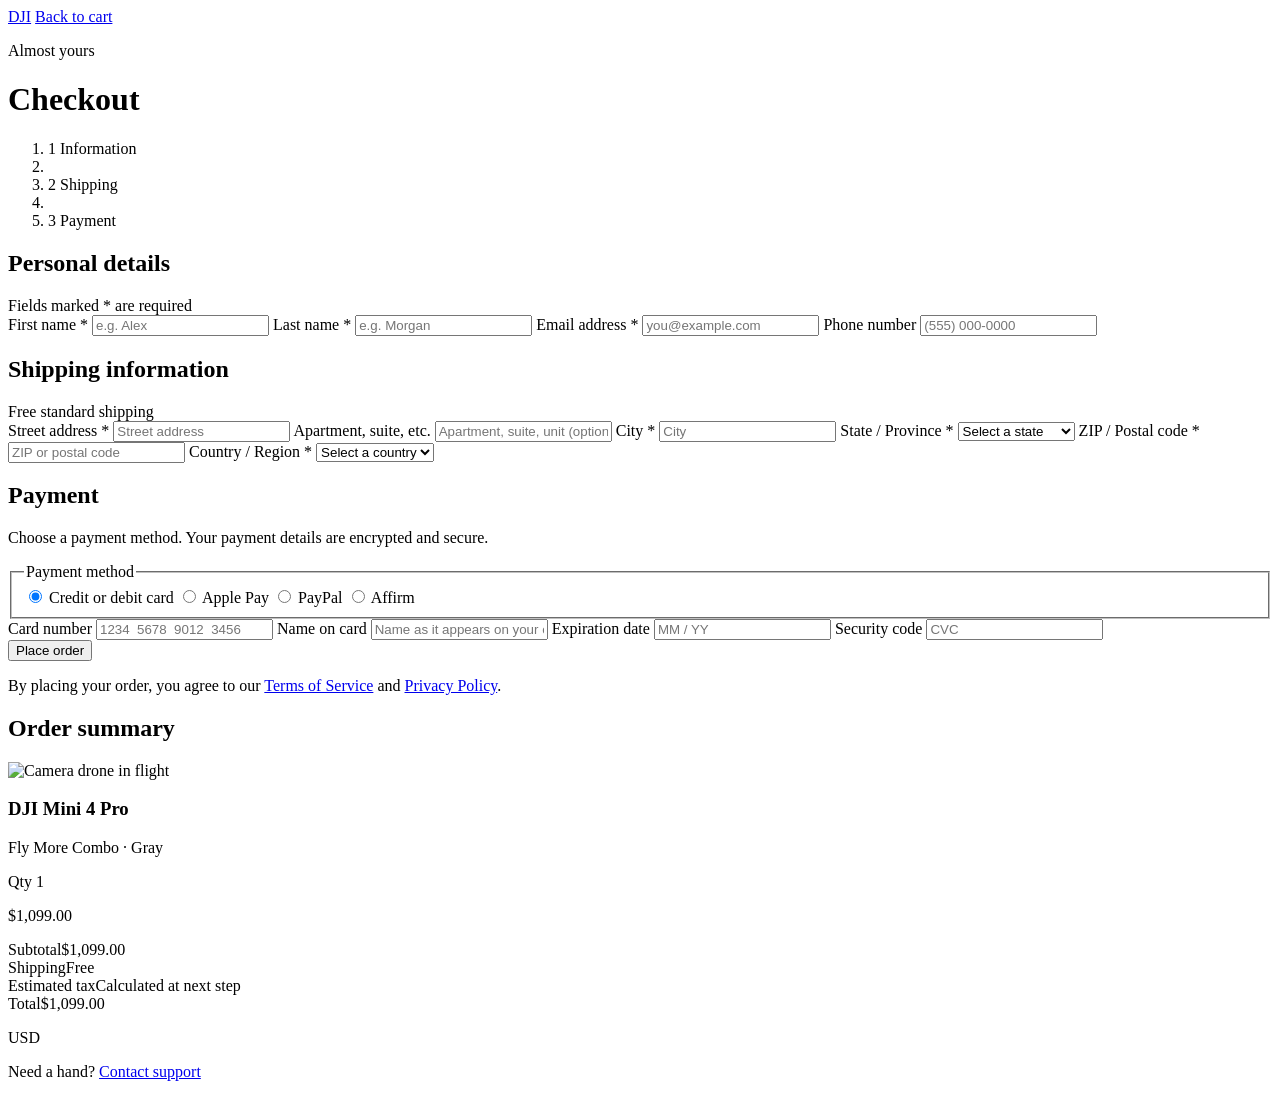
==== commit 447f9546: "Add checkout experience to homepage" ====
--- a/web/index.html
+++ b/web/index.html
@@ -1,1702 +1,212 @@
 <!DOCTYPE html>
 <html lang="en">
 <head>
-  <meta charset="UTF-8" />
-  <meta name="viewport" content="width=device-width, initial-scale=1.0" />
-
-  <!-- SEO metadata -->
-  <title>Zepher | Explore the Future of Drone Technology</title>
-  <meta
-    name="description"
-    content="Discover the latest drone technology, aerial cameras, intelligent flight systems, and accessories with Zepher. Explore new arrivals and best-selling products."
-  />
-  <meta name="robots" content="index, follow" />
-  <meta name="theme-color" content="#101820" />
-
-  <!-- Canonical: replace with the real production URL -->
-  <!-- <link rel="canonical" href="https://www.your-zepher-domain.com/" /> -->
-
-  <!-- Open Graph metadata for social sharing -->
-  <meta property="og:type" content="website" />
-  <meta property="og:title" content="Zepher | Explore Beyond" />
-  <meta
-    property="og:description"
-    content="Discover next-generation drones, aerial cameras, and innovative flight technology."
-  />
-  <meta
-    property="og:image"
-    content="https://images.unsplash.com/photo-1473968512647-3e447244af8f?auto=format&fit=crop&w=1600&q=85"
-  />
-
-  <!-- Performance: preconnect to image provider -->
-  <link rel="preconnect" href="https://images.unsplash.com" />
-  <link rel="preconnect" href="https://fonts.googleapis.com" />
-  <link rel="preconnect" href="https://fonts.gstatic.com" crossorigin />
-
-  <!-- Typography -->
-  <link
-    href="https://fonts.googleapis.com/css2?family=EB+Garamond:wght@400;500;600&family=Montserrat:wght@400;500;600;700&display=swap"
-    rel="stylesheet"
-  />
-
-  <!-- Structured data for search engines -->
-  <script type="application/ld+json">
-  {
-    "@context": "https://schema.org",
-    "@type": "Organization",
-    "name": "Zepher",
-    "description": "Drone technology, aerial cameras, and intelligent flight systems.",
-    "logo": "https://www.example.com/images/zepher-logo.png"
-  }
-  </script>
-
-  <style>
-    /* =========================
-       1. DESIGN SYSTEM
-    ========================= */
-
-    :root {
-      --bg: #f9fbfe;
-      --surface: #f4f6f7;
-      --surface-dark: #343837;
-      --text: #060c13;
-      --muted: #68727d;
-      --accent: #486b00;
-      --border: #e3e7eb;
-      --radius: 8px;
-      --container: 1240px;
-      --font-heading: "EB Garamond", serif;
-      --font-body: "Montserrat", sans-serif;
-      --shadow: 0 12px 35px rgba(15, 25, 35, 0.08);
-    }
-
-    *,
-    *::before,
-    *::after {
-      box-sizing: border-box;
-    }
-
-    html {
-      scroll-behavior: smooth;
-      scroll-padding-top: 100px;
-    }
-
-    body {
-      margin: 0;
-      background: var(--bg);
-      color: var(--text);
-      font-family: var(--font-body);
-      line-height: 1.6;
-      -webkit-font-smoothing: antialiased;
-    }
-
-    body,
-    button,
-    input {
-      font-family: var(--font-body);
-    }
-
-    img {
-      display: block;
-      max-width: 100%;
-    }
-
-    a {
-      color: inherit;
-      text-decoration: none;
-    }
-
-    button,
-    input {
-      font: inherit;
-    }
-
-    button,
-    a,
-    input {
-      -webkit-tap-highlight-color: transparent;
-    }
-
-    button:focus-visible,
-    a:focus-visible,
-    input:focus-visible {
-      outline: 3px solid #6b9c39;
-      outline-offset: 4px;
-    }
-
-    button {
-      cursor: pointer;
-    }
-
-    .container {
-      width: min(var(--container), calc(100% - 48px));
-      margin-inline: auto;
-    }
-
-    .section {
-      padding-block: 88px;
-    }
-
-    .eyebrow {
-      margin: 0 0 12px;
-      color: var(--muted);
-      font-size: 0.76rem;
-      font-weight: 700;
-      letter-spacing: 0.16em;
-      text-transform: uppercase;
-    }
-
-    .section-heading {
-      margin: 0;
-      font-family: var(--font-heading);
-      font-size: clamp(1.8rem, 4vw, 2.7rem);
-      font-weight: 600;
-      letter-spacing: -0.055em;
-      line-height: 1.15;
-    }
-
-    .section-description {
-      margin: 12px 0 0;
-      color: var(--muted);
-      font-size: 0.98rem;
-    }
-
-    .skip-link {
-      position: absolute;
-      z-index: 1000;
-      top: -100px;
-      left: 16px;
-      padding: 12px 16px;
-      background: white;
-      color: black;
-    }
-
-    .skip-link:focus {
-      top: 16px;
-    }
-
-    /* =========================
-       2. NAVIGATION
-    ========================= */
-
-    .site-header {
-      position: sticky;
-      z-index: 100;
-      top: 0;
-      background: rgba(255, 255, 255, 0.96);
-      border-bottom: 1px solid var(--border);
-      backdrop-filter: blur(16px);
-    }
-
-    .navbar {
-      display: flex;
-      min-height: 82px;
-      align-items: center;
-      justify-content: space-between;
-      gap: 24px;
-    }
-
-    .brand {
-      display: inline-flex;
-      flex-shrink: 0;
-      align-items: center;
-      gap: 10px;
-      font-family: var(--font-heading);
-      font-size: 1.75rem;
-      font-weight: 700;
-      letter-spacing: -0.08em;
-    }
-
-    .brand-mark {
-      display: grid;
-      width: 36px;
-      height: 36px;
-      place-items: center;
-      border-radius: 11px;
-      background: var(--surface-dark);
-      color: var(--accent);
-      font-size: 1.2rem;
-      letter-spacing: 0;
-    }
-
-    .desktop-nav {
-      display: flex;
-      align-items: center;
-      gap: 28px;
-    }
-
-    .desktop-nav a,
-    .account-button {
-      color: #424c56;
-      font-size: 0.88rem;
-      font-weight: 600;
-      transition: color 0.2s ease;
-    }
-
-    .desktop-nav a:hover,
-    .account-button:hover {
-      color: #5b8e27;
-    }
-
-    .nav-actions {
-      display: flex;
-      align-items: center;
-      gap: 18px;
-    }
-
-    .search-form {
-      display: flex;
-      width: clamp(160px, 19vw, 245px);
-      min-height: 42px;
-      align-items: center;
-      gap: 8px;
-      padding: 0 12px;
-      border: 1px solid var(--border);
-      border-radius: 999px;
-      background: var(--surface);
-    }
-
-    .search-form svg {
-      flex-shrink: 0;
-      color: var(--muted);
-    }
-
-    .search-form input {
-      width: 100%;
-      min-width: 0;
-      border: 0;
-      outline: none;
-      background: transparent;
-      color: var(--text);
-      font-size: 0.82rem;
-    }
-
-    .search-form input:focus-visible {
-      outline: none;
-    }
-
-    .account-wrapper {
-      position: relative;
-    }
-
-    .account-button {
-      display: flex;
-      min-height: 42px;
-      align-items: center;
-      gap: 8px;
-      padding: 8px 0;
-      border: 0;
-      background: transparent;
-    }
-
-    .account-menu {
-      position: absolute;
-      top: calc(100% + 12px);
-      right: 0;
-      z-index: 120;
-      width: 190px;
-      padding: 8px;
-      border: 1px solid var(--border);
-      border-radius: 14px;
-      background: white;
-      box-shadow: var(--shadow);
-    }
-
-    .account-menu[hidden] {
-      display: none;
-    }
-
-    .account-menu a {
-      display: block;
-      padding: 11px 12px;
-      border-radius: 8px;
-      color: var(--text);
-      font-size: 0.88rem;
-    }
-
-    .account-menu a:hover {
-      background: var(--surface);
-    }
-
-    .menu-toggle {
-      display: none;
-      width: 44px;
-      height: 44px;
-      place-items: center;
-      border: 1px solid var(--border);
-      border-radius: 12px;
-      background: white;
-      color: var(--text);
-    }
-
-    .mobile-nav {
-      padding: 8px 0 20px;
-      border-top: 1px solid var(--border);
-    }
-
-    .mobile-nav[hidden] {
-      display: none;
-    }
-
-    .mobile-nav a {
-      display: block;
-      padding: 12px 0;
-      font-weight: 600;
-    }
-
-    .mobile-search {
-      display: none;
-      margin-top: 12px;
-    }
-
-    /* =========================
-       3. HERO CAMPAIGN
-    ========================= */
-
-    .hero {
-      position: relative;
-      display: flex;
-      min-height: 590px;
-      align-items: center;
-      overflow: hidden;
-      background: #111a20;
-      color: white;
-    }
-
-    .hero-background {
-      position: absolute;
-      inset: 0;
-      width: 100%;
-      height: 100%;
-      object-fit: cover;
-      object-position: center 52%;
-    }
-
-    .hero::after {
-      position: absolute;
-      inset: 0;
-      background:
-        linear-gradient(
-          90deg,
-          rgba(9, 15, 20, 0.88) 0%,
-          rgba(9, 15, 20, 0.60) 45%,
-          rgba(9, 15, 20, 0.12) 100%
-        );
-      content: "";
-    }
-
-    .hero-content {
-      position: relative;
-      z-index: 1;
-      width: min(var(--container), calc(100% - 48px));
-      margin-inline: auto;
-      padding-block: 90px;
-    }
-
-    .hero-label {
-      display: inline-flex;
-      align-items: center;
-      gap: 9px;
-      margin-bottom: 24px;
-      color: var(--accent);
-      font-size: 0.78rem;
-      font-weight: 700;
-      letter-spacing: 0.16em;
-      text-transform: uppercase;
-    }
-
-    .hero-label::before {
-      width: 24px;
-      height: 2px;
-      background: var(--accent);
-      content: "";
-    }
-
-    .hero h1 {
-      max-width: 700px;
-      margin: 0;
-      font-family: var(--font-heading);
-      font-size: clamp(3rem, 7vw, 6rem);
-      font-weight: 600;
-      letter-spacing: -0.075em;
-      line-height: 0.99;
-    }
-
-    .hero h1 span {
-      color: var(--accent);
-    }
-
-    .hero-description {
-      max-width: 510px;
-      margin: 24px 0 32px;
-      color: rgba(255, 255, 255, 0.78);
-      font-size: clamp(1rem, 1.8vw, 1.12rem);
-      line-height: 1.8;
-    }
-
-    .hero-actions {
-      display: flex;
-      flex-wrap: wrap;
-      gap: 12px;
-    }
-
-    .button {
-      display: inline-flex;
-      min-height: 48px;
-      align-items: center;
-      justify-content: center;
-      gap: 10px;
-      padding: 12px 22px;
-      border: 1px solid transparent;
-      border-radius: 999px;
-      font-size: 0.9rem;
-      font-weight: 700;
-      transition:
-        transform 0.2s ease,
-        background 0.2s ease;
-    }
-
-    .button:hover {
-      transform: translateY(-2px);
-    }
-
-    .button-primary {
-      background: var(--accent);
-      color: #172015;
-    }
-
-    .button-primary:hover {
-      background: #c8ff86;
-    }
-
-    .button-secondary {
-      border-color: rgba(255, 255, 255, 0.45);
-      background: rgba(255, 255, 255, 0.05);
-      color: white;
-    }
-
-    .button-secondary:hover {
-      background: rgba(255, 255, 255, 0.14);
-    }
-
-    /* =========================
-       4. FEATURE STRIP
-    ========================= */
-
-    .feature-strip {
-      display: grid;
-      grid-template-columns: repeat(3, minmax(0, 1fr));
-      gap: 20px;
-      padding-block: 30px;
-      border-bottom: 1px solid var(--border);
-    }
-
-    .feature {
-      display: flex;
-      align-items: center;
-      justify-content: center;
-      gap: 13px;
-    }
-
-    .feature-icon {
-      display: grid;
-      width: 44px;
-      height: 44px;
-      flex-shrink: 0;
-      place-items: center;
-      border-radius: 14px;
-      background: #eef5e8;
-      color: #436a27;
-    }
-
-    .feature strong {
-      display: block;
-      font-size: 0.9rem;
-    }
-
-    .feature p {
-      margin: 2px 0 0;
-      color: var(--muted);
-      font-size: 0.78rem;
-    }
-
-    /* =========================
-       5. PRODUCT SECTIONS
-    ========================= */
-
-    .products-section {
-      overflow: hidden;
-    }
-
-    .products-section:nth-of-type(even) {
-      background: #fafbfc;
-    }
-
-    .section-top {
-      display: flex;
-      align-items: end;
-      justify-content: space-between;
-      gap: 24px;
-      margin-bottom: 32px;
-    }
-
-    .carousel-controls {
-      display: flex;
-      flex-shrink: 0;
-      gap: 8px;
-    }
-
-    .carousel-button {
-      display: grid;
-      width: 44px;
-      height: 44px;
-      place-items: center;
-      border: 1px solid var(--border);
-      border-radius: 50%;
-      background: white;
-      color: var(--text);
-      transition: background 0.2s ease;
-    }
-
-    .carousel-button:hover {
-      background: var(--accent);
-    }
-
-    .carousel-button:disabled {
-      cursor: not-allowed;
-      opacity: 0.35;
-    }
-
-    .product-track {
-      display: grid;
-      grid-auto-columns: calc((100% - 60px) / 4);
-      grid-auto-flow: column;
-      gap: 20px;
-      overflow-x: auto;
-      overscroll-behavior-inline: contain;
-      padding: 2px 2px 20px;
-      scroll-behavior: smooth;
-      scroll-snap-type: x mandatory;
-      scrollbar-width: thin;
-      scrollbar-color: #cbd3da transparent;
-    }
-
-    .product-card {
-      min-width: 0;
-      overflow: hidden;
-      border: 1px solid #edf0f2;
-      border-radius: var(--radius);
-      background: white;
-      scroll-snap-align: start;
-      transition:
-        transform 0.25s ease,
-        box-shadow 0.25s ease;
-    }
-
-    .product-card:hover {
-      transform: translateY(-5px);
-      box-shadow: var(--shadow);
-    }
-
-    .product-image-wrap {
-      position: relative;
-      overflow: hidden;
-      aspect-ratio: 1 / 0.91;
-      background: var(--surface);
-    }
-
-    .product-image {
-      width: 100%;
-      height: 100%;
-      object-fit: cover;
-      transition: transform 0.4s ease;
-    }
-
-    .product-card:hover .product-image {
-      transform: scale(1.045);
-    }
-
-    .product-badge {
-      position: absolute;
-      top: 14px;
-      left: 14px;
-      padding: 6px 10px;
-      border-radius: 999px;
-      background: white;
-      color: var(--text);
-      font-size: 0.7rem;
-      font-weight: 700;
-    }
-
-    .product-info {
-      padding: 18px;
-    }
-
-    .product-category {
-      margin: 0 0 7px;
-      color: var(--muted);
-      font-size: 0.72rem;
-      font-weight: 700;
-      letter-spacing: 0.08em;
-      text-transform: uppercase;
-    }
-
-    .product-name {
-      margin: 0;
-      font-family: var(--font-heading);
-      font-size: 1.08rem;
-      font-weight: 600;
-      letter-spacing: -0.035em;
-      line-height: 1.4;
-    }
-
-    .product-description {
-      min-height: 42px;
-      margin: 8px 0 16px;
-      color: var(--muted);
-      font-size: 0.82rem;
-      line-height: 1.6;
-    }
-
-    .product-bottom {
-      display: flex;
-      align-items: center;
-      justify-content: space-between;
-      gap: 8px;
-      padding-top: 14px;
-      border-top: 1px solid var(--border);
-    }
-
-    .product-price {
-      font-family: var(--font-heading);
-      font-size: 1rem;
-      font-weight: 700;
-    }
-
-    .product-note {
-      color: var(--muted);
-      font-size: 0.72rem;
-    }
-
-    .section-bottom {
-      margin-top: 20px;
-      text-align: center;
-    }
-
-    .text-link {
-      display: inline-flex;
-      align-items: center;
-      gap: 8px;
-      padding: 8px 0;
-      border-bottom: 1px solid currentColor;
-      font-size: 0.9rem;
-      font-weight: 700;
-    }
-
-    /* =========================
-       6. BRAND CAMPAIGN BANNER
-    ========================= */
-
-    .campaign {
-      padding-block: 20px 88px;
-    }
-
-    .campaign-card {
-      position: relative;
-      display: flex;
-      min-height: 320px;
-      align-items: center;
-      overflow: hidden;
-      border-radius: 24px;
-      background: #121c22;
-      color: white;
-    }
-
-    .campaign-image {
-      position: absolute;
-      inset: 0;
-      width: 100%;
-      height: 100%;
-      object-fit: cover;
-    }
-
-    .campaign-card::after {
-      position: absolute;
-      inset: 0;
-      background: linear-gradient(
-        90deg,
-        rgba(9, 15, 20, 0.88),
-        rgba(9, 15, 20, 0.28)
-      );
-      content: "";
-    }
-
-    .campaign-content {
-      position: relative;
-      z-index: 1;
-      max-width: 620px;
-      padding: clamp(28px, 6vw, 64px);
-    }
-
-    .campaign-content h2 {
-      margin: 0;
-      font-family: var(--font-heading);
-      font-size: clamp(2rem, 4vw, 3.5rem);
-      letter-spacing: -0.06em;
-      line-height: 1.1;
-    }
-
-    .campaign-content p {
-      max-width: 440px;
-      margin: 16px 0 24px;
-      color: rgba(255, 255, 255, 0.78);
-    }
-
-    /* =========================
-       7. FOOTER
-    ========================= */
-
-    .site-footer {
-      background: var(--surface-dark);
-      color: white;
-    }
-
-    .footer-main {
-      display: grid;
-      grid-template-columns: 1.4fr 1fr 1fr 1fr;
-      gap: 48px;
-      padding-block: 68px;
-    }
-
-    .footer-brand-description {
-      max-width: 280px;
-      margin: 16px 0 0;
-      color: #aab4bd;
-      font-size: 0.88rem;
-      line-height: 1.8;
-    }
-
-    .footer-heading {
-      margin: 0 0 20px;
-      font-size: 0.82rem;
-      font-weight: 700;
-      letter-spacing: 0.1em;
-      text-transform: uppercase;
-    }
-
-    .footer-links {
-      display: grid;
-      gap: 12px;
-      padding: 0;
-      margin: 0;
-      list-style: none;
-    }
-
-    .footer-links a {
-      color: #aab4bd;
-      font-size: 0.87rem;
-      transition: color 0.2s ease;
-    }
-
-    .footer-links a:hover {
-      color: var(--accent);
-    }
-
-    .footer-contact {
-      display: grid;
-      gap: 12px;
-      color: #aab4bd;
-      font-size: 0.87rem;
-    }
-
-    .footer-contact a:hover {
-      color: var(--accent);
-    }
-
-    .footer-bottom {
-      display: flex;
-      align-items: center;
-      justify-content: space-between;
-      gap: 20px;
-      padding-block: 22px;
-      border-top: 1px solid #2c363e;
-      color: #aab4bd;
-      font-size: 0.78rem;
-    }
-
-    .footer-bottom p {
-      margin: 0;
-    }
-
-    .footer-bottom a:hover {
-      color: var(--accent);
-    }
-
-    /* =========================
-       8. RESPONSIVE BREAKPOINTS
-    ========================= */
-
-    @media (min-width: 1440px) {
-      .hero {
-        min-height: 660px;
-      }
-    }
-
-    @media (max-width: 1100px) {
-      .desktop-nav {
-        gap: 16px;
-      }
-
-      .navbar {
-        gap: 16px;
-      }
-
-      .nav-actions {
-        gap: 12px;
-      }
-
-      .product-track {
-        grid-auto-columns: calc((100% - 40px) / 3);
-      }
-
-      .footer-main {
-        grid-template-columns: repeat(2, minmax(0, 1fr));
-      }
-    }
-
-    @media (max-width: 820px) {
-      .desktop-nav,
-      .desktop-search {
-        display: none;
-      }
-
-      .navbar {
-        min-height: 72px;
-      }
-
-      .menu-toggle {
-        display: grid;
-      }
-
-      .mobile-search {
-        display: block;
-      }
-
-      .mobile-search .search-form {
-        width: 100%;
-      }
-
-      .hero {
-        min-height: 540px;
-      }
-
-      .hero-content {
-        padding-block: 72px;
-      }
-
-      .feature-strip {
-        gap: 12px;
-      }
-
-      .feature {
-        align-items: flex-start;
-        flex-direction: column;
-      }
-
-      .product-track {
-        grid-auto-columns: calc((100% - 20px) / 2);
-      }
-
-      .section {
-        padding-block: 68px;
-      }
-
-      .campaign {
-        padding-bottom: 68px;
-      }
-    }
-
-    @media (max-width: 560px) {
-      .container {
-        width: calc(100% - 32px);
-      }
-
-      .brand {
-        font-size: 1.55rem;
-      }
-
-      .brand-mark {
-        width: 32px;
-        height: 32px;
-      }
-
-      .nav-actions {
-        gap: 10px;
-      }
-
-      .account-button {
-        font-size: 0;
-      }
-
-      .account-button svg {
-        width: 23px;
-        height: 23px;
-      }
-
-      .hero {
-        min-height: 570px;
-        align-items: flex-end;
-      }
-
-      .hero-background {
-        object-position: 59% center;
-      }
-
-      .hero::after {
-        background: linear-gradient(
-          0deg,
-          rgba(9, 15, 20, 0.95) 0%,
-          rgba(9, 15, 20, 0.72) 55%,
-          rgba(9, 15, 20, 0.18) 100%
-        );
-      }
-
-      .hero-content {
-        width: calc(100% - 32px);
-        padding-block: 64px 52px;
-      }
-
-      .hero h1 {
-        font-size: clamp(3rem, 14vw, 4.5rem);
-      }
-
-      .hero-description {
-        font-size: 0.94rem;
-      }
-
-      .hero-actions .button {
-        width: 100%;
-      }
-
-      .feature-strip {
-        grid-template-columns: 1fr;
-        gap: 22px;
-        padding-block: 26px;
-      }
-
-      .feature {
-        align-items: center;
-        flex-direction: row;
-        justify-content: flex-start;
-      }
-
-      .section {
-        padding-block: 54px;
-      }
-
-      .section-top {
-        align-items: flex-start;
-        gap: 12px;
-      }
-
-      .section-description {
-        max-width: 270px;
-        font-size: 0.87rem;
-      }
-
-      .carousel-controls {
-        gap: 6px;
-      }
-
-      .carousel-button {
-        width: 38px;
-        height: 38px;
-      }
-
-      .product-track {
-        grid-auto-columns: 78%;
-        gap: 14px;
-        margin-right: -16px;
-        padding-right: 16px;
-      }
-
-      .product-info {
-        padding: 14px;
-      }
-
-      .product-name {
-        font-size: 1rem;
-      }
-
-      .product-description {
-        min-height: auto;
-      }
-
-      .campaign {
-        padding-block: 8px 54px;
-      }
-
-      .campaign-card {
-        min-height: 360px;
-        border-radius: 18px;
-      }
-
-      .campaign-card::after {
-        background: linear-gradient(
-          0deg,
-          rgba(9, 15, 20, 0.95),
-          rgba(9, 15, 20, 0.24)
-        );
-      }
-
-      .footer-main {
-        grid-template-columns: 1fr 1fr;
-        gap: 34px 20px;
-        padding-block: 48px;
-      }
-
-      .footer-brand-column {
-        grid-column: 1 / -1;
-      }
-
-      .footer-bottom {
-        align-items: flex-start;
-        flex-direction: column;
-        gap: 10px;
-      }
-    }
-
-    @media (prefers-reduced-motion: reduce) {
-      *,
-      *::before,
-      *::after {
-        scroll-behavior: auto !important;
-        animation-duration: 0.01ms !important;
-        animation-iteration-count: 1 !important;
-        transition-duration: 0.01ms !important;
-      }
-    }
-  </style>
-  <link rel="stylesheet" href="assets/shared.css" />
+    <meta charset="UTF-8">
+    <meta name="viewport" content="width=device-width, initial-scale=1.0">
+    <meta name="theme-color" content="#f9fbfe">
+    <title>Checkout | DJI</title>
+    <link rel="preconnect" href="https://fonts.googleapis.com">
+    <link rel="preconnect" href="https://fonts.gstatic.com" crossorigin>
+    <link href="https://fonts.googleapis.com/css2?family=EB+Garamond:wght@500;600;700&family=Montserrat:wght@400;500;600;700&display=swap" rel="stylesheet">
+    <script src="https://cdn.jsdelivr.net/npm/@tailwindcss/browser@4"></script>
 </head>
-
-<body>
-  <a class="skip-link" href="#main-content">Skip to main content</a>
-
-  <!-- =========================
-       HEADER / REUSABLE NAVBAR
-  ========================== -->
-
-  <header class="site-header">
-    <div class="container">
-      <nav class="navbar" aria-label="Main navigation">
-
-        <a class="brand" href="index.html" aria-label="Zepher homepage">
-          <span class="brand-mark" aria-hidden="true">Z</span>
-          <span>zepher</span>
-        </a>
-
-        <div class="desktop-nav">
-          <a href="catalog/index.html">Explore</a>
-          <a href="index.html#new-arrivals">New arrivals</a>
-          <a href="index.html#best-sellers">Best sellers</a>
-          <a href="index.html#about">Our vision</a>
+<body class="bg-[#f9fbfe] font-['Montserrat',sans-serif] text-[#060c13] antialiased">
+    <header class="border-b border-[#e2e7e3] bg-white">
+        <div class="mx-auto flex max-w-7xl items-center justify-between px-5 py-5 sm:px-8">
+            <a href="../index.html" class="text-xl font-bold tracking-[0.18em]" aria-label="DJI home">DJI</a>
+            <a href="../cart/index.html" class="text-sm font-medium text-[#343837] hover:text-[#486b00]">Back to cart</a>
         </div>
-
-        <div class="nav-actions">
-          <form
-            class="search-form desktop-search"
-            role="search"
-            action="catalog/index.html"
-            method="get"
-            aria-label="Search Zepher"
-          >
-            <svg width="18" height="18" viewBox="0 0 24 24"
-              fill="none" stroke="currentColor" stroke-width="2"
-              aria-hidden="true">
-              <circle cx="11" cy="11" r="7"></circle>
-              <path d="m20 20-4-4"></path>
-            </svg>
-            <input
-              type="search"
-              name="q"
-              placeholder="Search products..."
-              aria-label="Search products"
-              disabled
-              title="Search is unavailable in this static prototype"
-            />
-          </form>
-
-          <details class="account-wrapper">
-            <summary
-              class="account-button"
-              aria-label="User account"
-            >
-              <svg width="20" height="20" viewBox="0 0 24 24"
-                fill="none" stroke="currentColor" stroke-width="1.8"
-                aria-hidden="true">
-                <circle cx="12" cy="8" r="4"></circle>
-                <path d="M4 21v-2a8 8 0 0 1 16 0v2"></path>
-              </svg>
-              Account
-              <svg width="14" height="14" viewBox="0 0 24 24"
-                fill="none" stroke="currentColor" stroke-width="2"
-                aria-hidden="true">
-                <path d="m6 9 6 6 6-6"></path>
-              </svg>
-            </summary>
-
-            <div class="account-menu">
-              <button type="button" disabled>Sign in (unavailable)</button>
-              <button type="button" disabled>Create account (unavailable)</button>
-              <button type="button" disabled>My orders (unavailable)</button>
-              <a href="#footer-contact">Contact</a>
-            </div>
-          </details>
-
-          <a class="bag-link" href="cart/index.html" aria-label="Shopping bag" title="Shopping bag"><img src="https://cdn.jsdelivr.net/npm/lucide-static@0.468.0/icons/shopping-bag.svg" width="22" height="22" alt="" /></a>
+    </header>
+
+    <main class="mx-auto max-w-7xl px-5 py-10 sm:px-8 sm:py-14">
+        <div class="mb-10 border-b border-[#e2e7e3] pb-7">
+            <p class="mb-3 text-xs font-semibold uppercase tracking-[0.2em] text-[#486b00]">Almost yours</p>
+            <h1 class="font-['EB_Garamond',serif] text-5xl font-semibold leading-none sm:text-6xl">Checkout</h1>
+            <ol class="mt-7 flex items-center gap-3 text-xs font-semibold uppercase tracking-[0.12em] text-[#777d79] sm:gap-5" aria-label="Checkout progress">
+                <li class="flex items-center gap-2 text-[#486b00]"><span class="grid size-6 place-items-center rounded-full bg-[#486b00] text-white">1</span> Information</li>
+                <li aria-hidden="true" class="h-px w-7 bg-[#cbd1cb] sm:w-12"></li>
+                <li class="flex items-center gap-2"><span class="grid size-6 place-items-center rounded-full border border-[#cbd1cb]">2</span> Shipping</li>
+                <li aria-hidden="true" class="h-px w-7 bg-[#cbd1cb] sm:w-12"></li>
+                <li class="flex items-center gap-2"><span class="grid size-6 place-items-center rounded-full border border-[#cbd1cb]">3</span> Payment</li>
+            </ol>
         </div>
-      </nav>
-
-      <details class="mobile-nav">
-        <summary>Menu</summary>
-        <a href="index.html">Home</a>
-        <a href="catalog/index.html">Explore</a>
-        <a href="index.html#new-arrivals">New arrivals</a>
-        <a href="index.html#best-sellers">Best sellers</a>
-        <a href="index.html#about">Our vision</a>
-
-        <form
-          class="search-form mobile-search"
-          role="search"
-          action="catalog/index.html"
-          method="get"
-          aria-label="Mobile product search"
-        >
-          <svg width="18" height="18" viewBox="0 0 24 24"
-            fill="none" stroke="currentColor" stroke-width="2"
-            aria-hidden="true">
-            <circle cx="11" cy="11" r="7"></circle>
-            <path d="m20 20-4-4"></path>
-          </svg>
-          <input
-            type="search"
-            name="q"
-            placeholder="Search products..."
-            aria-label="Search products"
-            disabled
-            title="Search is unavailable in this static prototype"
-          />
-        </form>
-      </details>
-    </div>
-  </header>
-
-  <main id="main-content">
-
-    <!-- =========================
-         HERO / BRAND CAMPAIGN
-    ========================== -->
-
-    <section class="hero" id="home" aria-labelledby="hero-title">
-      <img
-        class="hero-background"
-        src="https://images.unsplash.com/photo-1473968512647-3e447244af8f?auto=format&fit=crop&w=2000&q=85"
-        alt="Drone ready to capture aerial landscapes"
-        fetchpriority="high"
-        decoding="async"
-      />
-
-      <div class="hero-content">
-        <p class="hero-label">Discover the next perspective</p>
-
-        <h1 id="hero-title">
-          Beyond the<br />
-          <span>ordinary.</span>
-        </h1>
-
-        <p class="hero-description">
-          Meet the technology that changes how you see the world.
-          Discover intelligent drones, precision aerial cameras,
-          and a new era of creative freedom.
-        </p>
-
-        <div class="hero-actions">
-            <a class="button button-primary" href="catalog/index.html">
-            Explore new arrivals
-            <span aria-hidden="true">↗</span>
-          </a>
-
-          <a class="button button-secondary" href="#about">
-            Discover Zepher
-          </a>
+
+        <div class="grid gap-12 lg:grid-cols-[minmax(0,1fr)_360px] lg:gap-20">
+            <form action="#" method="get" class="space-y-10">
+                <section aria-labelledby="personal-heading">
+                    <div class="mb-5 flex items-baseline justify-between gap-4">
+                        <h2 id="personal-heading" class="text-lg font-semibold">Personal details</h2>
+                        <span class="text-xs text-[#777d79]">Fields marked * are required</span>
+                    </div>
+                    <div class="grid gap-4 sm:grid-cols-2">
+                        <label class="text-xs font-semibold">First name *
+                            <input required autocomplete="given-name" name="first-name" placeholder="e.g. Alex" class="mt-2 w-full rounded-sm border border-[#cbd1cb] bg-white px-4 py-3 text-sm font-normal outline-none placeholder:text-[#969c98] focus:border-[#486b00]">
+                        </label>
+                        <label class="text-xs font-semibold">Last name *
+                            <input required autocomplete="family-name" name="last-name" placeholder="e.g. Morgan" class="mt-2 w-full rounded-sm border border-[#cbd1cb] bg-white px-4 py-3 text-sm font-normal outline-none placeholder:text-[#969c98] focus:border-[#486b00]">
+                        </label>
+                        <label class="text-xs font-semibold sm:col-span-2">Email address *
+                            <input required type="email" autocomplete="email" name="email" placeholder="you@example.com" class="mt-2 w-full rounded-sm border border-[#cbd1cb] bg-white px-4 py-3 text-sm font-normal outline-none placeholder:text-[#969c98] focus:border-[#486b00]">
+                        </label>
+                        <label class="text-xs font-semibold sm:col-span-2">Phone number
+                            <input type="tel" autocomplete="tel" name="phone" placeholder="(555) 000-0000" class="mt-2 w-full rounded-sm border border-[#cbd1cb] bg-white px-4 py-3 text-sm font-normal outline-none placeholder:text-[#969c98] focus:border-[#486b00]">
+                        </label>
+                    </div>
+                </section>
+
+                <section aria-labelledby="shipping-heading" class="border-t border-[#e2e7e3] pt-9">
+                    <div class="mb-5 flex items-baseline justify-between gap-4">
+                        <h2 id="shipping-heading" class="text-lg font-semibold">Shipping information</h2>
+                        <span class="text-xs text-[#777d79]">Free standard shipping</span>
+                    </div>
+                    <div class="grid gap-4 sm:grid-cols-2">
+                        <label class="text-xs font-semibold sm:col-span-2">Street address *
+                            <input required autocomplete="address-line1" name="address" placeholder="Street address" class="mt-2 w-full rounded-sm border border-[#cbd1cb] bg-white px-4 py-3 text-sm font-normal outline-none placeholder:text-[#969c98] focus:border-[#486b00]">
+                        </label>
+                        <label class="text-xs font-semibold sm:col-span-2">Apartment, suite, etc.
+                            <input autocomplete="address-line2" name="address-line2" placeholder="Apartment, suite, unit (optional)" class="mt-2 w-full rounded-sm border border-[#cbd1cb] bg-white px-4 py-3 text-sm font-normal outline-none placeholder:text-[#969c98] focus:border-[#486b00]">
+                        </label>
+                        <label class="text-xs font-semibold">City *
+                            <input required autocomplete="address-level2" name="city" placeholder="City" class="mt-2 w-full rounded-sm border border-[#cbd1cb] bg-white px-4 py-3 text-sm font-normal outline-none placeholder:text-[#969c98] focus:border-[#486b00]">
+                        </label>
+                        <label class="text-xs font-semibold">State / Province *
+                            <select required autocomplete="address-level1" name="state" placeholder="State or province" class="mt-2 w-full rounded-sm border border-[#cbd1cb] bg-white px-4 py-3 text-sm font-normal outline-none placeholder:text-[#969c98] focus:border-[#486b00]">
+                                <option value="" selected disabled>Select a state</option>
+                                <option>Alabama</option>
+                                <option>Alaska</option>
+                                <option>Arizona</option>
+                                <option>Arkansas</option>
+                                <option>California</option>
+                                <option>Colorado</option>
+                                <option>Connecticut</option>
+                                <option>Delaware</option>
+                                <option>Florida</option>
+                                <option>Georgia</option>
+                                <option>Hawaii</option>
+                                <option>Idaho</option>
+                                <option>Illinois</option>
+                                <option>Indiana</option>
+                                <option>Iowa</option>
+                                <option>Kansas</option>
+                                <option>Kentucky</option>
+                                <option>Louisiana</option>
+                                <option>Maine</option>
+                                <option>Maryland</option>
+                                <option>Massachusetts</option>
+                                <option>Michigan</option>
+                                <option>Minnesota</option>
+                                <option>Mississippi</option>
+                                <option>Missouri</option>
+                                <option>Montana</option>
+                                <option>Nebraska</option>
+                                <option>Nevada</option>
+                                <option>New Hampshire</option>
+                                <option>New Jersey</option>
+                                <option>New Mexico</option>
+                                <option>New York</option>
+                                <option>North Carolina</option>
+                                <option>North Dakota</option>
+                                <option>Ohio</option>
+                                <option>Oklahoma</option>
+                                <option>Oregon</option>
+                                <option>Pennsylvania</option>
+                                <option>Rhode Island</option>
+                                <option>South Carolina</option>
+                                <option>South Dakota</option>
+                                <option>Tennessee</option>
+                                <option>Texas</option>
+                                <option>Utah</option>
+                                <option>Vermont</option>
+                                <option>Virginia</option>
+                                <option>Washington</option>
+                                <option>West Virginia</option>
+                                <option>Wisconsin</option>
+                                <option>Wyoming</option>
+                            </select>
+                        </label>
+                        <label class="text-xs font-semibold">ZIP / Postal code *
+                            <input required autocomplete="postal-code" name="postal-code" placeholder="ZIP or postal code" class="mt-2 w-full rounded-sm border border-[#cbd1cb] bg-white px-4 py-3 text-sm font-normal outline-none placeholder:text-[#969c98] focus:border-[#486b00]">
+                        </label>
+                        <label class="text-xs font-semibold">Country / Region *
+                            <select required autocomplete="country-name" name="country" class="mt-2 w-full rounded-sm border border-[#cbd1cb] bg-white px-4 py-3 text-sm font-normal text-[#343837] outline-none focus:border-[#486b00]">
+                                <option value="" selected disabled>Select a country</option>
+                                <option>United States</option>
+                                <option>Canada</option>
+                                <option>United Kingdom</option>
+                            </select>
+                        </label>
+                    </div>
+                </section>
+
+                <section aria-labelledby="payment-heading" class="border-t border-[#e2e7e3] pt-9">
+                    <div class="mb-5">
+                        <h2 id="payment-heading" class="text-lg font-semibold">Payment</h2>
+                        <p class="mt-1 text-sm text-[#777d79]">Choose a payment method. Your payment details are encrypted and secure.</p>
+                    </div>
+                    <fieldset>
+                        <legend class="sr-only">Payment method</legend>
+                        <div class="grid gap-3 sm:grid-cols-2">
+                            <label class="flex cursor-pointer items-center gap-3 rounded-sm border border-[#486b00] bg-[#f5f8ef] p-4 text-sm font-semibold has-[:checked]:border-[#486b00]">
+                                <input type="radio" name="payment-method" value="card" checked class="accent-[#486b00]">
+                                <span>Credit or debit card</span>
+                            </label>
+                            <label class="flex cursor-pointer items-center gap-3 rounded-sm border border-[#cbd1cb] bg-white p-4 text-sm font-semibold has-[:checked]:border-[#486b00] has-[:checked]:bg-[#f5f8ef]">
+                                <input type="radio" name="payment-method" value="apple-pay" class="accent-[#486b00]">
+                                <span>Apple Pay</span>
+                            </label>
+                            <label class="flex cursor-pointer items-center gap-3 rounded-sm border border-[#cbd1cb] bg-white p-4 text-sm font-semibold has-[:checked]:border-[#486b00] has-[:checked]:bg-[#f5f8ef]">
+                                <input type="radio" name="payment-method" value="paypal" class="accent-[#486b00]">
+                                <span>PayPal</span>
+                            </label>
+                            <label class="flex cursor-pointer items-center gap-3 rounded-sm border border-[#cbd1cb] bg-white p-4 text-sm font-semibold has-[:checked]:border-[#486b00] has-[:checked]:bg-[#f5f8ef]">
+                                <input type="radio" name="payment-method" value="affirm" class="accent-[#486b00]">
+                                <span>Affirm</span>
+                            </label>
+                        </div>
+                    </fieldset>
+                    <div class="mt-5 grid gap-4 sm:grid-cols-2">
+                        <label class="text-xs font-semibold sm:col-span-2">Card number
+                            <input inputmode="numeric" autocomplete="cc-number" name="card-number" placeholder="1234  5678  9012  3456" class="mt-2 w-full rounded-sm border border-[#cbd1cb] bg-white px-4 py-3 text-sm font-normal outline-none placeholder:text-[#969c98] focus:border-[#486b00]">
+                        </label>
+                        <label class="text-xs font-semibold sm:col-span-2">Name on card
+                            <input autocomplete="cc-name" name="card-name" placeholder="Name as it appears on your card" class="mt-2 w-full rounded-sm border border-[#cbd1cb] bg-white px-4 py-3 text-sm font-normal outline-none placeholder:text-[#969c98] focus:border-[#486b00]">
+                        </label>
+                        <label class="text-xs font-semibold">Expiration date
+                            <input inputmode="numeric" autocomplete="cc-exp" name="expiration" placeholder="MM / YY" class="mt-2 w-full rounded-sm border border-[#cbd1cb] bg-white px-4 py-3 text-sm font-normal outline-none placeholder:text-[#969c98] focus:border-[#486b00]">
+                        </label>
+                        <label class="text-xs font-semibold">Security code
+                            <input inputmode="numeric" autocomplete="cc-csc" name="security-code" placeholder="CVC" class="mt-2 w-full rounded-sm border border-[#cbd1cb] bg-white px-4 py-3 text-sm font-normal outline-none placeholder:text-[#969c98] focus:border-[#486b00]">
+                        </label>
+                    </div>
+                </section>
+
+                <button type="submit" class="w-full rounded-sm bg-[#486b00] px-6 py-4 text-sm font-semibold text-white transition-colors hover:bg-[#385300] focus-visible:outline-2 focus-visible:outline-offset-2 focus-visible:outline-[#486b00]">Place order</button>
+                <p class="-mt-6 text-center text-xs leading-5 text-[#777d79]">By placing your order, you agree to our <a href="#" class="underline underline-offset-2 hover:text-[#486b00]">Terms of Service</a> and <a href="#" class="underline underline-offset-2 hover:text-[#486b00]">Privacy Policy</a>.</p>
+            </form>
+
+            <aside aria-labelledby="summary-heading" class="h-fit border border-[#e2e7e3] bg-white p-5 sm:p-7">
+                <h2 id="summary-heading" class="text-lg font-semibold">Order summary</h2>
+                <div class="mt-6 flex gap-4 border-b border-[#e2e7e3] pb-6">
+                    <img src="https://images.unsplash.com/photo-1473968512647-3e447244af8f?auto=format&fit=crop&w=240&q=80" alt="Camera drone in flight" class="h-24 w-28 shrink-0 object-cover">
+                    <div class="min-w-0 flex-1">
+                        <h3 class="font-['EB_Garamond',serif] text-xl font-semibold leading-tight">DJI Mini 4 Pro</h3>
+                        <p class="mt-1 text-xs leading-5 text-[#777d79]">Fly More Combo · Gray</p>
+                        <p class="mt-2 text-xs text-[#777d79]">Qty 1</p>
+                    </div>
+                    <p class="text-sm font-semibold">$1,099.00</p>
+                </div>
+                <div class="space-y-3 border-b border-[#e2e7e3] py-5 text-sm">
+                    <div class="flex justify-between gap-4"><span class="text-[#777d79]">Subtotal</span><span>$1,099.00</span></div>
+                    <div class="flex justify-between gap-4"><span class="text-[#777d79]">Shipping</span><span class="font-medium text-[#486b00]">Free</span></div>
+                    <div class="flex justify-between gap-4"><span class="text-[#777d79]">Estimated tax</span><span>Calculated at next step</span></div>
+                </div>
+                <div class="flex justify-between gap-4 pt-5 text-base font-semibold"><span>Total</span><span>$1,099.00</span></div>
+                <p class="mt-2 text-right text-xs text-[#777d79]">USD</p>
+                <div class="mt-6 border-t border-[#e2e7e3] pt-5">
+                    <p class="text-xs leading-5 text-[#777d79]">Need a hand? <a href="../support/index.html" class="font-semibold text-[#486b00] underline underline-offset-2">Contact support</a></p>
+                </div>
+            </aside>
         </div>
-      </div>
-    </section>
-
-    <!-- =========================
-         BRAND BENEFITS
-    ========================== -->
-
-    <div class="container">
-      <section class="feature-strip" aria-label="Zepher highlights">
-
-        <div class="feature">
-          <div class="feature-icon" aria-hidden="true">
-            <svg width="22" height="22" viewBox="0 0 24 24"
-              fill="none" stroke="currentColor" stroke-width="1.8">
-              <path d="M12 3 4 7v5c0 5 3.5 8 8 9 4.5-1 8-4 8-9V7l-8-4Z"></path>
-              <path d="m9 12 2 2 4-4"></path>
-            </svg>
-          </div>
-          <div>
-            <strong>Technology you can trust</strong>
-            <p>Designed for confidence in flight.</p>
-          </div>
-        </div>
-
-        <div class="feature">
-          <div class="feature-icon" aria-hidden="true">
-            <svg width="22" height="22" viewBox="0 0 24 24"
-              fill="none" stroke="currentColor" stroke-width="1.8">
-              <circle cx="12" cy="12" r="9"></circle>
-              <path d="M12 7v5l3 2"></path>
-            </svg>
-          </div>
-          <div>
-            <strong>Made for exploration</strong>
-            <p>Tools for every new perspective.</p>
-          </div>
-        </div>
-
-        <div class="feature">
-          <div class="feature-icon" aria-hidden="true">
-            <svg width="22" height="22" viewBox="0 0 24 24"
-              fill="none" stroke="currentColor" stroke-width="1.8">
-              <path d="M3 12h18"></path>
-              <path d="m13 4 8 8-8 8"></path>
-            </svg>
-          </div>
-          <div>
-            <strong>Innovation without limits</strong>
-            <p>Technology that moves you forward.</p>
-          </div>
-        </div>
-
-      </section>
-    </div>
-
-    <!-- =========================
-         NEW ARRIVALS
-    ========================== -->
-
-    <section
-      class="section products-section"
-      id="new-arrivals"
-      aria-labelledby="new-arrivals-title"
-    >
-      <div class="container">
-
-        <div class="section-top">
-          <div>
-            <p class="eyebrow">Just landed</p>
-            <h2 class="section-heading" id="new-arrivals-title">
-              New arrivals
-            </h2>
-            <p class="section-description">
-              Fresh technology. New ways to explore.
-            </p>
-          </div>
-
-          <div class="carousel-controls" hidden>
-            <button
-              class="carousel-button"
-              type="button"
-              data-track="new-track"
-              data-direction="-1"
-              aria-label="Scroll new arrivals left"
-            >&#8592;</button>
-
-            <button
-              class="carousel-button"
-              type="button"
-              data-track="new-track"
-              data-direction="1"
-              aria-label="Scroll new arrivals right"
-            >&#8594;</button>
-          </div>
-        </div>
-
-        <div class="product-track" id="new-track" tabindex="0"
-          aria-label="New arrivals product list">
-
-          <article class="product-card">
-            <div class="product-image-wrap">
-              <img
-                class="product-image"
-                src="https://images.unsplash.com/photo-1506947411487-a56738267384?auto=format&fit=crop&w=700&q=80"
-                alt="Compact drone designed for aerial photography"
-                loading="lazy"
-                decoding="async"
-              />
-              <span class="product-badge">New</span>
-            </div>
-            <div class="product-info">
-              <p class="product-category">Aerial systems</p>
-              <h3 class="product-name">Zepher Air One</h3>
-              <p class="product-description">
-                Compact flight technology for everyday adventures.
-              </p>
-              <div class="product-bottom">
-                <span class="product-price">$499.00</span>
-                <span class="product-note">Featured</span>
-              </div>
-            </div>
-          </article>
-
-          <article class="product-card">
-            <div class="product-image-wrap">
-              <img
-                class="product-image"
-                src="https://images.unsplash.com/photo-1473968512647-3e447244af8f?auto=format&fit=crop&w=700&q=80"
-                alt="Camera drone for capturing aerial footage"
-                loading="lazy"
-                decoding="async"
-              />
-              <span class="product-badge">New</span>
-            </div>
-            <div class="product-info">
-              <p class="product-category">Aerial cameras</p>
-              <h3 class="product-name">Zepher Vision Pro</h3>
-              <p class="product-description">
-                Explore creative possibilities from above.
-              </p>
-              <div class="product-bottom">
-                <span class="product-price">$899.00</span>
-                <span class="product-note">Featured</span>
-              </div>
-            </div>
-          </article>
-
-          <article class="product-card">
-            <div class="product-image-wrap">
-              <img
-                class="product-image"
-                src="https://images.unsplash.com/photo-1521405924368-64c5b84bec60?auto=format&fit=crop&w=700&q=80"
-                alt="Drone technology ready for an outdoor flight"
-                loading="lazy"
-                decoding="async"
-              />
-              <span class="product-badge">New</span>
-            </div>
-            <div class="product-info">
-              <p class="product-category">Flight systems</p>
-              <h3 class="product-name">Zepher Explorer</h3>
-              <p class="product-description">
-                Versatile aerial technology built for discovery.
-              </p>
-              <div class="product-bottom">
-                <span class="product-price">$699.00</span>
-                <span class="product-note">Featured</span>
-              </div>
-            </div>
-          </article>
-
-          <article class="product-card">
-            <div class="product-image-wrap">
-              <img
-                class="product-image"
-                src="https://images.unsplash.com/photo-1508614589041-895b88991e3e?auto=format&fit=crop&w=700&q=80"
-                alt="Professional drone equipment for aerial creators"
-                loading="lazy"
-                decoding="async"
-              />
-              <span class="product-badge">New</span>
-            </div>
-            <div class="product-info">
-              <p class="product-category">Accessories</p>
-              <h3 class="product-name">Zepher Flight Kit</h3>
-              <p class="product-description">
-                Essential gear for your next flight session.
-              </p>
-              <div class="product-bottom">
-                <span class="product-price">$129.00</span>
-                <span class="product-note">Featured</span>
-              </div>
-            </div>
-          </article>
-
-        </div>
-
-        <div class="section-bottom">
-          <a class="text-link" href="catalog/index.html">
-            Explore the latest <span aria-hidden="true">→</span>
-          </a>
-        </div>
-      </div>
-    </section>
-
-    <!-- =========================
-         BEST SELLERS
-    ========================== -->
-
-    <section
-      class="section products-section"
-      id="best-sellers"
-      aria-labelledby="best-sellers-title"
-    >
-      <div class="container">
-
-        <div class="section-top">
-          <div>
-            <p class="eyebrow">Customer favorites</p>
-            <h2 class="section-heading" id="best-sellers-title">
-              Best sellers
-            </h2>
-            <p class="section-description">
-              Popular picks for creators and explorers.
-            </p>
-          </div>
-
-          <div class="carousel-controls" hidden>
-            <button
-              class="carousel-button"
-              type="button"
-              data-track="best-track"
-              data-direction="-1"
-              aria-label="Scroll best sellers left"
-            >&#8592;</button>
-
-            <button
-              class="carousel-button"
-              type="button"
-              data-track="best-track"
-              data-direction="1"
-              aria-label="Scroll best sellers right"
-            >&#8594;</button>
-          </div>
-        </div>
-
-        <div class="product-track" id="best-track" tabindex="0"
-          aria-label="Best-selling product list">
-
-          <article class="product-card">
-            <div class="product-image-wrap">
-              <img
-                class="product-image"
-                src="https://images.unsplash.com/photo-1506947411487-a56738267384?auto=format&fit=crop&w=700&q=80"
-                alt="Portable aerial drone for recreational photography"
-                loading="lazy"
-                decoding="async"
-              />
-              <span class="product-badge">Popular</span>
-            </div>
-            <div class="product-info">
-              <p class="product-category">Aerial systems</p>
-              <h3 class="product-name">Zepher Air One</h3>
-              <p class="product-description">
-                A compact companion for new perspectives.
-              </p>
-              <div class="product-bottom">
-                <span class="product-price">$499.00</span>
-                <span class="product-note">Bestseller</span>
-              </div>
-            </div>
-          </article>
-
-          <article class="product-card">
-            <div class="product-image-wrap">
-              <img
-                class="product-image"
-                src="https://images.unsplash.com/photo-1473968512647-3e447244af8f?auto=format&fit=crop&w=700&q=80"
-                alt="Aerial drone camera system for outdoor exploration"
-                loading="lazy"
-                decoding="async"
-              />
-              <span class="product-badge">Popular</span>
-            </div>
-            <div class="product-info">
-              <p class="product-category">Aerial cameras</p>
-              <h3 class="product-name">Zepher Vision Pro</h3>
-              <p class="product-description">
-                Bring your aerial photography ideas to life.
-              </p>
-              <div class="product-bottom">
-                <span class="product-price">$899.00</span>
-                <span class="product-note">Bestseller</span>
-              </div>
-            </div>
-          </article>
-
-          <article class="product-card">
-            <div class="product-image-wrap">
-              <img
-                class="product-image"
-                src="https://images.unsplash.com/photo-1521405924368-64c5b84bec60?auto=format&fit=crop&w=700&q=80"
-                alt="Modern drone built for aerial exploration"
-                loading="lazy"
-                decoding="async"
-              />
-              <span class="product-badge">Popular</span>
-            </div>
-            <div class="product-info">
-              <p class="product-category">Flight systems</p>
-              <h3 class="product-name">Zepher Explorer</h3>
-              <p class="product-description">
-                Reliable inspiration for your next adventure.
-              </p>
-              <div class="product-bottom">
-                <span class="product-price">$699.00</span>
-                <span class="product-note">Bestseller</span>
-              </div>
-            </div>
-          </article>
-
-          <article class="product-card">
-            <div class="product-image-wrap">
-              <img
-                class="product-image"
-                src="https://images.unsplash.com/photo-1508614589041-895b88991e3e?auto=format&fit=crop&w=700&q=80"
-                alt="Drone equipment and accessories for flight preparation"
-                loading="lazy"
-                decoding="async"
-              />
-              <span class="product-badge">Popular</span>
-            </div>
-            <div class="product-info">
-              <p class="product-category">Accessories</p>
-              <h3 class="product-name">Zepher Flight Kit</h3>
-              <p class="product-description">
-                Keep your essential flight gear together.
-              </p>
-              <div class="product-bottom">
-                <span class="product-price">$129.00</span>
-                <span class="product-note">Bestseller</span>
-              </div>
-            </div>
-          </article>
-
-        </div>
-
-        <div class="section-bottom">
-          <a class="text-link" href="catalog/index.html">
-            Discover customer favorites
-            <span aria-hidden="true">→</span>
-          </a>
-        </div>
-      </div>
-    </section>
-
-    <!-- =========================
-         SECONDARY BRAND CAMPAIGN
-    ========================== -->
-
-    <section class="campaign container" id="about"
-      aria-labelledby="campaign-title">
-      <div class="campaign-card">
-
-        <img
-          class="campaign-image"
-          src="https://images.unsplash.com/photo-1506947411487-a56738267384?auto=format&fit=crop&w=1600&q=85"
-          alt="Drone technology designed to open new creative possibilities"
-          loading="lazy"
-          decoding="async"
-        />
-
-        <div class="campaign-content">
-          <p class="eyebrow" style="color: var(--accent);">
-            The Zepher vision
-          </p>
-          <h2 id="campaign-title">
-            Your world.<br />A new perspective.
-          </h2>
-          <p>
-            We believe the best technology does more than move forward.
-            It helps people see possibilities they never noticed before.
-          </p>
-          <a class="button button-primary" href="#footer-contact">
-            Get to know us
-            <span aria-hidden="true">→</span>
-          </a>
-        </div>
-
-      </div>
-    </section>
-
-  </main>
-
-  <!-- =========================
-       FOOTER / REUSABLE FOOTER
-  ========================== -->
-
-  <footer class="site-footer">
-    <div class="container">
-
-      <div class="footer-main">
-
-        <div class="footer-brand-column">
-          <a class="brand" href="index.html" aria-label="Zepher homepage">
-            <span class="brand-mark" aria-hidden="true">Z</span>
-            <span>zepher</span>
-          </a>
-
-          <p class="footer-brand-description">
-            A fresh perspective on aerial technology.
-            Built around exploration, creative freedom, and innovation.
-          </p>
-        </div>
-
-        <nav aria-labelledby="footer-categories">
-          <h2 class="footer-heading" id="footer-categories">
-            Categories
-          </h2>
-          <ul class="footer-links">
-            <li><a href="catalog/index.html?category=footwear">Footwear</a></li>
-            <li><a href="catalog/index.html?category=shirts">Shirts</a></li>
-            <li><a href="catalog/index.html?category=pants">Pants</a></li>
-            <li><a href="catalog/index.html?category=accessories">Accessories</a></li>
-          </ul>
-        </nav>
-
-        <nav aria-labelledby="footer-legal">
-          <h2 class="footer-heading" id="footer-legal">
-            Legal
-          </h2>
-          <ul class="footer-links">
-            <li><details><summary>Terms and conditions</summary><p>Student prototype. No orders or payments are processed. All product information is fictional.</p></details></li>
-            <li><details><summary>Privacy policy</summary><p>This static prototype has no account or payment processing. Images and fonts load from external providers.</p></details></li>
-            <li><a href="index.html#about">About the brand</a></li>
-          </ul>
-        </nav>
-
-        <div id="footer-contact">
-          <h2 class="footer-heading">Contact</h2>
-          <div class="footer-contact">
-            <p style="margin: 0;">
-              Have a question about Zepher?
-            </p>
-            <!-- Replace with your team's official contact address -->
-            <a href="mailto:hello@zephyr.example">
-              hello@zephyr.example
-            </a>
-            <a href="tel:+15550100">+1 555-0100</a>
-            <p>123 Sample Street<br />Springfield, USA</p>
-          </div>
-        </div>
-
-      </div>
-
-      <div class="footer-bottom">
-        <p>
-          &copy; <span id="current-year">2026</span> Zepher.
-          All rights reserved.
-        </p>
-        <p>Designed for a world without limits.</p>
-      </div>
-
-    </div>
-  </footer>
-
+    </main>
 </body>
-</html>
-
+</html>
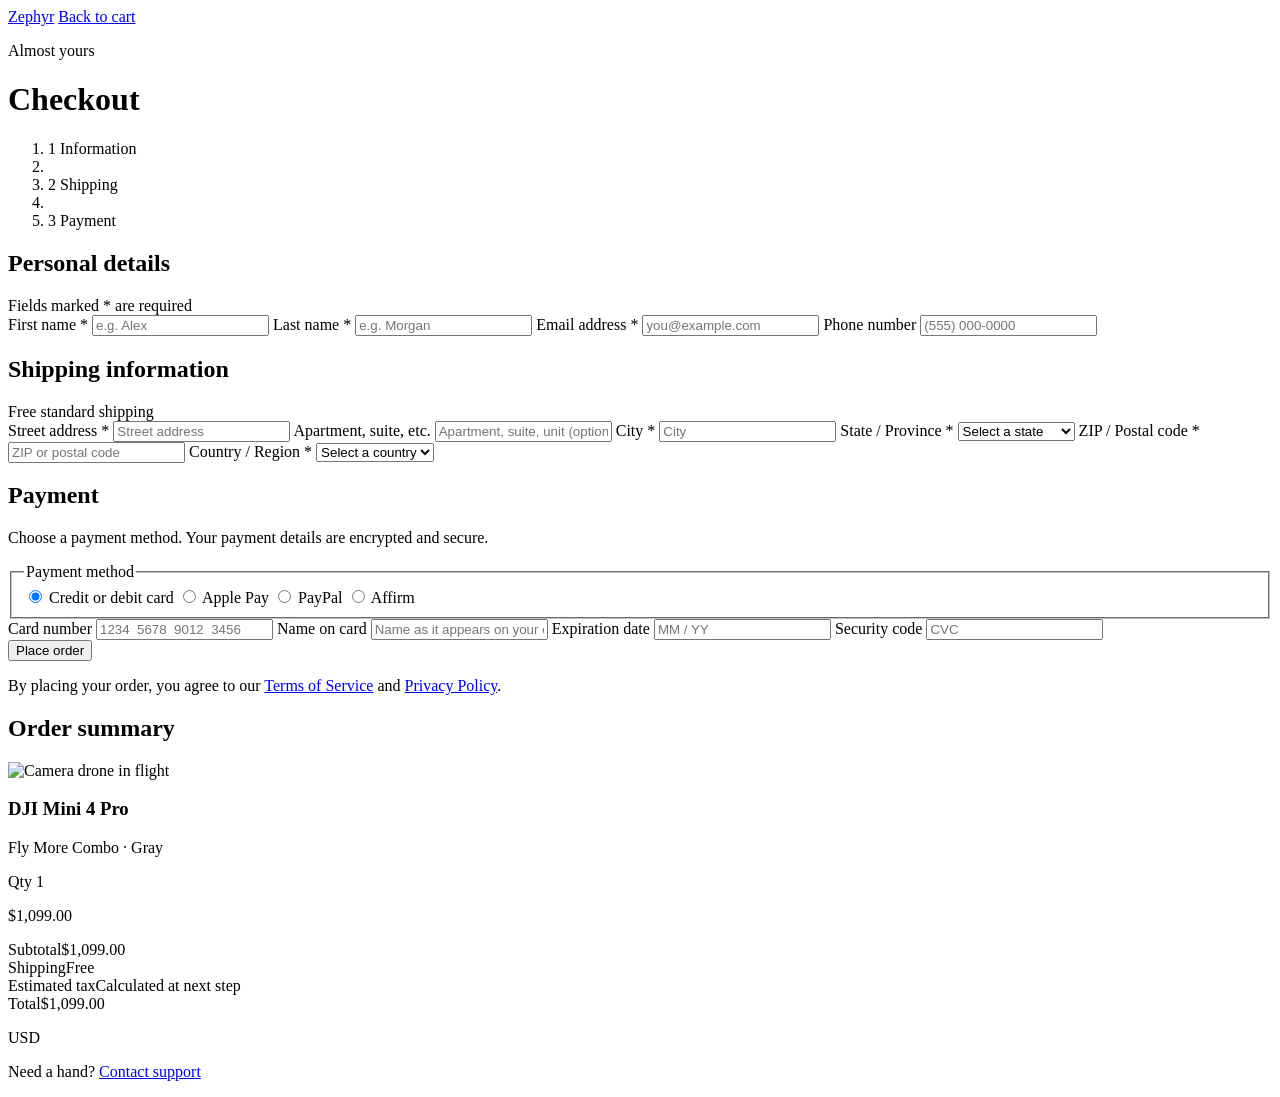
==== commit 526ca42d: "Update checkout branding to Zephyr" ====
--- a/web/index.html
+++ b/web/index.html
@@ -4,7 +4,7 @@
     <meta charset="UTF-8">
     <meta name="viewport" content="width=device-width, initial-scale=1.0">
     <meta name="theme-color" content="#f9fbfe">
-    <title>Checkout | DJI</title>
+    <title>Checkout | Zephyr</title>
     <link rel="preconnect" href="https://fonts.googleapis.com">
     <link rel="preconnect" href="https://fonts.gstatic.com" crossorigin>
     <link href="https://fonts.googleapis.com/css2?family=EB+Garamond:wght@500;600;700&family=Montserrat:wght@400;500;600;700&display=swap" rel="stylesheet">
@@ -13,7 +13,7 @@
 <body class="bg-[#f9fbfe] font-['Montserrat',sans-serif] text-[#060c13] antialiased">
     <header class="border-b border-[#e2e7e3] bg-white">
         <div class="mx-auto flex max-w-7xl items-center justify-between px-5 py-5 sm:px-8">
-            <a href="../index.html" class="text-xl font-bold tracking-[0.18em]" aria-label="DJI home">DJI</a>
+            <a href="../index.html" class="text-xl font-bold tracking-[0.18em]" aria-label="Zephyr home">Zephyr</a>
             <a href="../cart/index.html" class="text-sm font-medium text-[#343837] hover:text-[#486b00]">Back to cart</a>
         </div>
     </header>
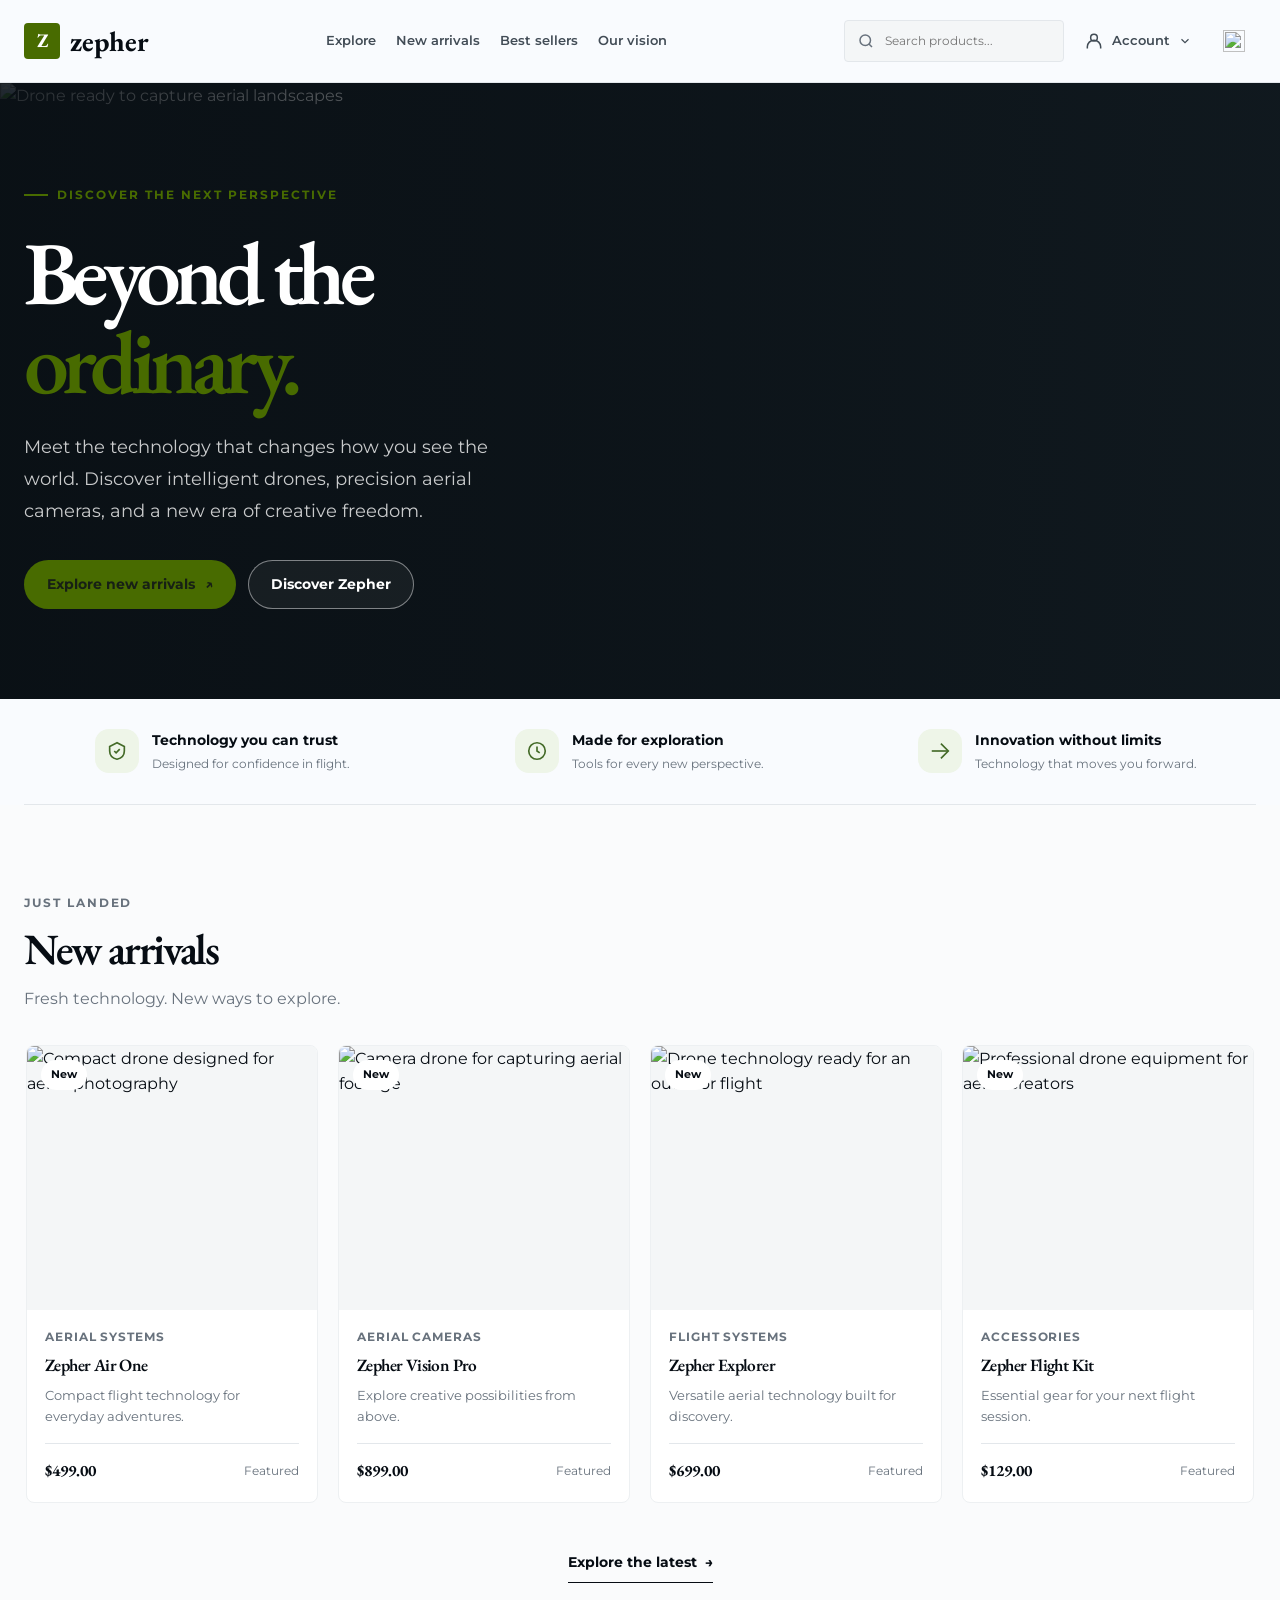
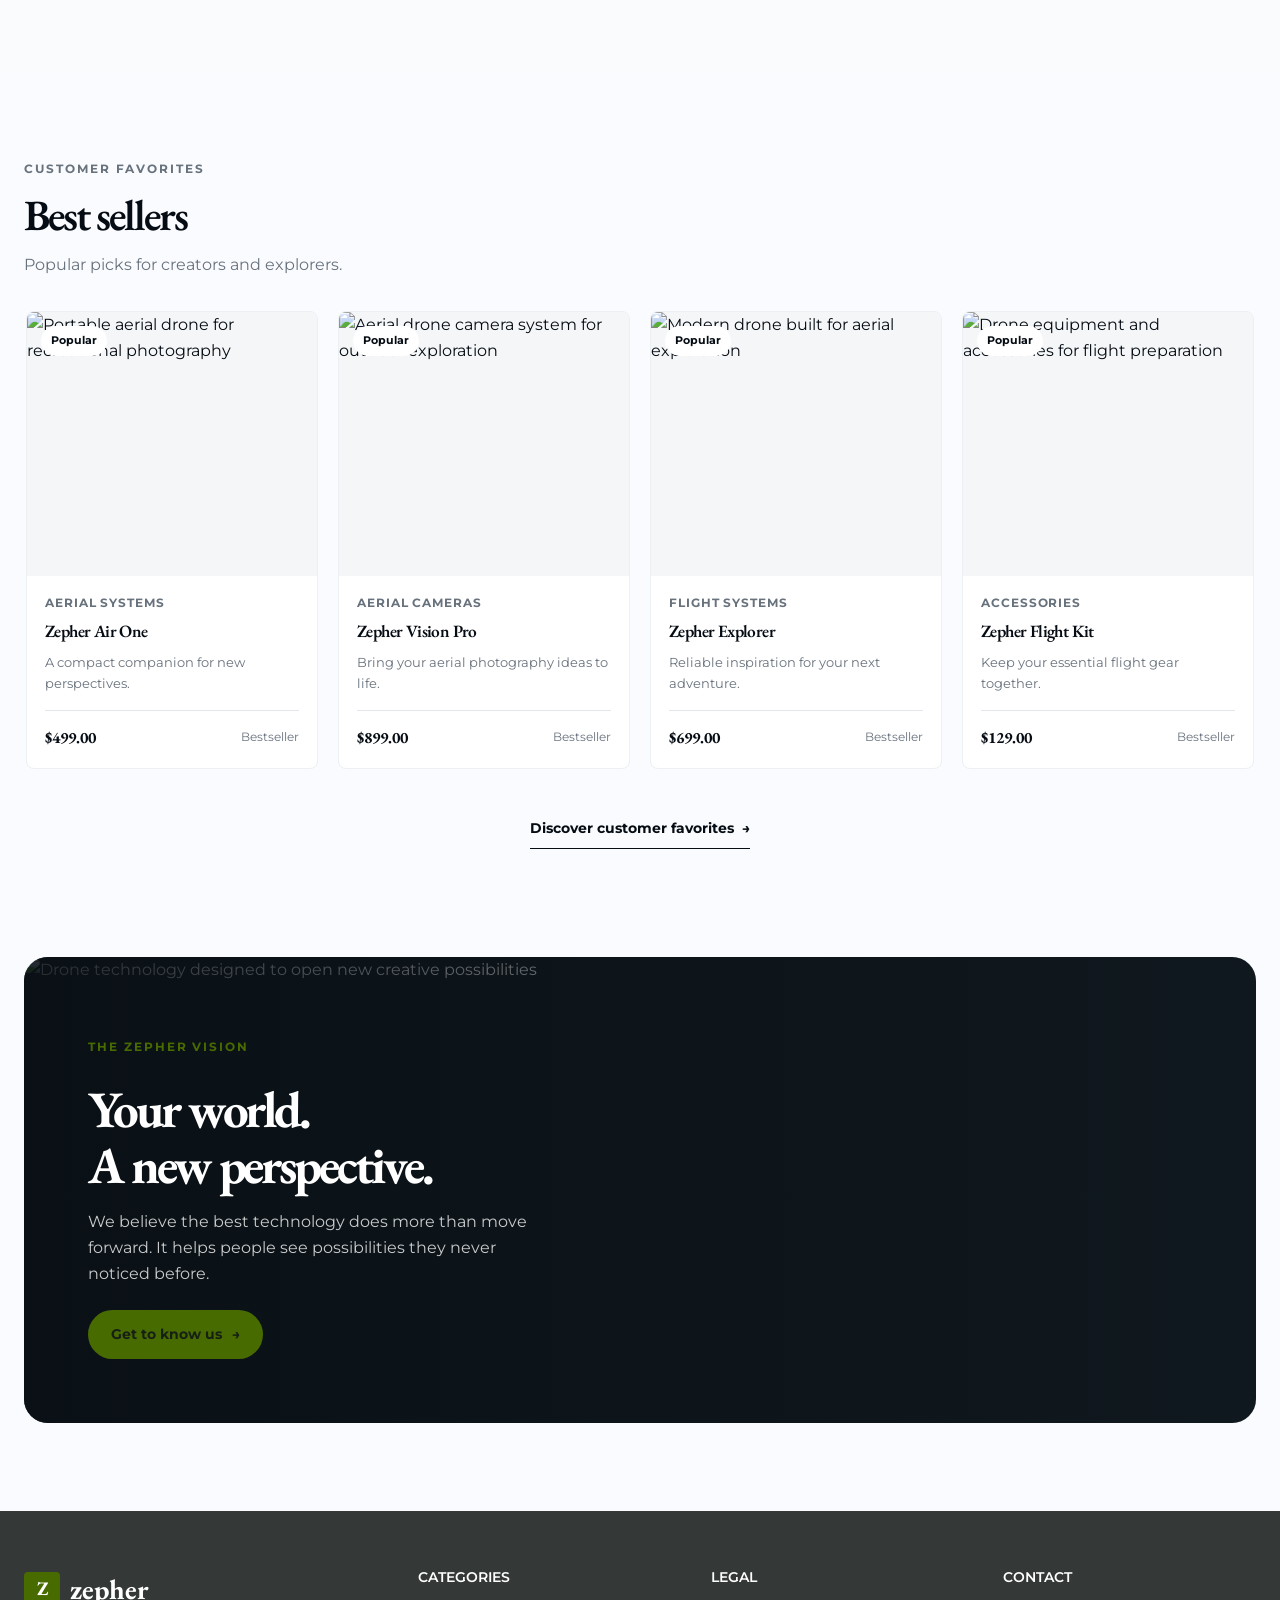
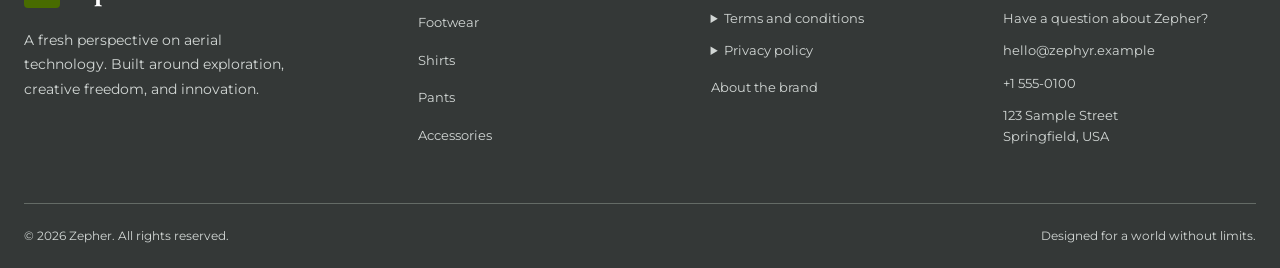
==== commit 3dc2e2a5: "conflict resolution for zepher" ====
--- a/web/index.html
+++ b/web/index.html
@@ -1,212 +1,1910 @@
 <!DOCTYPE html>
+<!-- Tells the browser to parse this document using modern HTML rules. -->
 <html lang="en">
 <head>
-    <meta charset="UTF-8">
-    <meta name="viewport" content="width=device-width, initial-scale=1.0">
-    <meta name="theme-color" content="#f9fbfe">
-    <title>Checkout | Zephyr</title>
-    <link rel="preconnect" href="https://fonts.googleapis.com">
-    <link rel="preconnect" href="https://fonts.gstatic.com" crossorigin>
-    <link href="https://fonts.googleapis.com/css2?family=EB+Garamond:wght@500;600;700&family=Montserrat:wght@400;500;600;700&display=swap" rel="stylesheet">
-    <script src="https://cdn.jsdelivr.net/npm/@tailwindcss/browser@4"></script>
+  <!-- Selects UTF-8 so the page can display common international characters. -->
+  <meta charset="UTF-8" />
+  <!-- Matches the page width to the device and sets the initial zoom level. -->
+  <meta name="viewport" content="width=device-width, initial-scale=1.0" />
+
+  <!-- SEO metadata -->
+  <!-- Sets the page title shown in browser tabs and search results. -->
+  <title>Zepher | Explore the Future of Drone Technology</title>
+  <!-- Gives search engines a short summary of the homepage. -->
+  <meta
+    name="description"
+    content="Discover the latest drone technology, aerial cameras, intelligent flight systems, and accessories with Zepher. Explore new arrivals and best-selling products."
+  />
+  <!-- Allows search engines to index this page and follow its links. -->
+  <meta name="robots" content="index, follow" />
+  <!-- Sets the browser UI theme color on supported mobile devices. -->
+  <meta name="theme-color" content="#101820" />
+
+  <!-- Canonical: replace with the real production URL -->
+  <!-- <link rel="canonical" href="https://www.your-zepher-domain.com/" /> -->
+
+  <!-- Open Graph metadata for social sharing -->
+  <!-- Identifies the shared page as a website for social platforms. -->
+  <meta property="og:type" content="website" />
+  <!-- Provides the title used when this page is shared socially. -->
+  <meta property="og:title" content="Zepher | Explore Beyond" />
+  <!-- Provides the social-share preview description. -->
+  <meta
+    property="og:description"
+    content="Discover next-generation drones, aerial cameras, and innovative flight technology."
+  />
+  <!-- Supplies the image used in social sharing previews. -->
+  <meta
+    property="og:image"
+    content="https://images.unsplash.com/photo-1473968512647-3e447244af8f?auto=format&fit=crop&w=1600&q=85"
+  />
+
+  <!-- Performance: preconnect to image provider -->
+  <!-- Starts the image host connection early to reduce image loading delay. -->
+  <link rel="preconnect" href="https://images.unsplash.com" />
+  <!-- Starts the Google Fonts connection early to reduce font loading delay. -->
+  <link rel="preconnect" href="https://fonts.googleapis.com" />
+  <!-- Opens the font file host connection without sending referrer credentials. -->
+  <link rel="preconnect" href="https://fonts.gstatic.com" crossorigin />
+
+  <!-- Typography -->
+  <!-- Downloads the heading and body font families used by the page. -->
+  <link
+    href="https://fonts.googleapis.com/css2?family=EB+Garamond:wght@400;500;600&family=Montserrat:wght@400;500;600;700&display=swap"
+    rel="stylesheet"
+  />
+
+  <!-- Structured data for search engines -->
+  <!-- Gives search engines structured organization information in JSON-LD format. -->
+  <script type="application/ld+json">
+  {
+    "@context": "https://schema.org",
+    "@type": "Organization",
+    "name": "Zepher",
+    "description": "Drone technology, aerial cameras, and intelligent flight systems.",
+    "logo": "https://www.example.com/images/zepher-logo.png"
+  }
+  </script>
+
+  <style>
+    /* =========================
+       1. DESIGN SYSTEM
+    ========================= */
+
+    /* Defines reusable site-wide colors, sizes, fonts, and shadow values. */
+    :root {
+      /* Main page background color. */
+      --bg: #f9fbfe;
+      /* Light background for controls and secondary surfaces. */
+      --surface: #f4f6f7;
+      /* Dark background used for contrast areas such as the footer. */
+      --surface-dark: #343837;
+      /* Default foreground text color. */
+      --text: #060c13;
+      /* Lower-emphasis text color. */
+      --muted: #68727d;
+      /* Brand accent color used for highlights and primary controls. */
+      --accent: #486b00;
+      /* Standard divider and control border color. */
+      --border: #e3e7eb;
+      /* Standard corner rounding for cards and framed elements. */
+      --radius: 8px;
+      /* Maximum width used by centered content containers. */
+      --container: 1240px;
+      /* Font family used for prominent headings. */
+      --font-heading: "EB Garamond", serif;
+      /* Font family used for normal interface and paragraph text. */
+      --font-body: "Montserrat", sans-serif;
+      /* Shared soft shadow used to raise elements above their background. */
+      --shadow: 0 12px 35px rgba(15, 25, 35, 0.08);
+    }
+
+    /* Makes declared widths include padding and borders throughout the page. */
+    *,
+    *::before,
+    *::after {
+      /* Prevents padding and borders from unexpectedly increasing element size. */
+      box-sizing: border-box;
+    }
+
+    /* Applies scrolling behavior and anchor spacing to the whole document. */
+    html {
+      /* Animates jumps to in-page links instead of moving instantly. */
+      scroll-behavior: smooth;
+      /* Leaves room above anchored content for the sticky header. */
+      scroll-padding-top: 100px;
+    }
+
+    /* Sets the page-wide baseline layout and typography. */
+    body {
+      /* Removes the browser's default outer page spacing. */
+      margin: 0;
+      /* Uses the shared page background color. */
+      background: var(--bg);
+      /* Uses the shared default text color. */
+      color: var(--text);
+      /* Sets the main text font family. */
+      font-family: var(--font-body);
+      /* Sets comfortable default spacing between lines of text. */
+      line-height: 1.6;
+      /* Smooths font rendering in WebKit-based browsers. */
+      -webkit-font-smoothing: antialiased;
+    }
+
+    /* Keeps controls in the same typeface as the rest of the page. */
+    body,
+    button,
+    input {
+      /* Overrides browser-specific default control fonts. */
+      font-family: var(--font-body);
+    }
+
+    /* Makes images responsive and prevents inline-image baseline gaps. */
+    img {
+      /* Displays images as blocks, removing inline baseline whitespace. */
+      display: block;
+      /* Prevents an image from exceeding the width of its parent. */
+      max-width: 100%;
+    }
+
+    /* Gives links the surrounding text color and removes default underlines. */
+    a {
+      /* Inherits the color from the link's surrounding context. */
+      color: inherit;
+      /* Removes the browser's default underline. */
+      text-decoration: none;
+    }
+
+    /* Makes controls inherit the surrounding text size and font settings. */
+    button,
+    input {
+      /* Copies the current font shorthand into form controls. */
+      font: inherit;
+    }
+
+    /* Suppresses the mobile tap flash on interactive controls. */
+    button,
+    a,
+    input {
+      /* Makes taps visually consistent across WebKit mobile browsers. */
+      -webkit-tap-highlight-color: transparent;
+    }
+
+    /* Shows a clear keyboard focus ring for keyboard and switch users. */
+    button:focus-visible,
+    a:focus-visible,
+    input:focus-visible {
+      /* Draws the visible focus indicator. */
+      outline: 3px solid #6b9c39;
+      /* Separates the focus ring from the focused control. */
+      outline-offset: 4px;
+    }
+
+    /* Shows a hand cursor wherever a button can be activated. */
+    button {
+      cursor: pointer;
+    }
+
+    /* Centers content and caps its width while retaining side gutters. */
+    .container {
+      width: min(var(--container), calc(100% - 48px));
+      margin-inline: auto;
+    }
+
+    /* Gives standard content sections consistent vertical spacing. */
+    .section {
+      padding-block: 88px;
+    }
+
+    /* Styles the small uppercase label used above section headings. */
+    .eyebrow {
+      margin: 0 0 12px;
+      color: var(--muted);
+      font-size: 0.76rem;
+      font-weight: 700;
+      letter-spacing: 0.16em;
+      text-transform: uppercase;
+    }
+
+    /* Sets the size, font, and line spacing of section titles. */
+    .section-heading {
+      margin: 0;
+      font-family: var(--font-heading);
+      font-size: clamp(1.8rem, 4vw, 2.7rem);
+      font-weight: 600;
+      letter-spacing: -0.055em;
+      line-height: 1.15;
+    }
+
+    /* Adds subdued spacing and color to section introductory text. */
+    .section-description {
+      margin: 12px 0 0;
+      color: var(--muted);
+      font-size: 0.98rem;
+    }
+
+    /* Moves the accessibility skip link off-screen until it receives focus. */
+    .skip-link {
+      position: absolute;
+      z-index: 1000;
+      top: -100px;
+      left: 16px;
+      padding: 12px 16px;
+      background: white;
+      color: black;
+    }
+
+    /* Brings the skip link into view when keyboard users focus it. */
+    .skip-link:focus {
+      top: 16px;
+    }
+
+    /* =========================
+       2. NAVIGATION
+    ========================= */
+
+    /* Keeps the header at the top while scrolling and separates it from content. */
+    .site-header {
+      position: sticky;
+      z-index: 100;
+      top: 0;
+      background: rgba(255, 255, 255, 0.96);
+      border-bottom: 1px solid var(--border);
+      backdrop-filter: blur(16px);
+    }
+
+    /* Lays out the brand, navigation, and action controls in one row. */
+    .navbar {
+      display: flex;
+      min-height: 82px;
+      align-items: center;
+      justify-content: space-between;
+      gap: 24px;
+    }
+
+    /* Keeps the brand mark and wordmark aligned without shrinking the logo. */
+    .brand {
+      display: inline-flex;
+      flex-shrink: 0;
+      align-items: center;
+      gap: 10px;
+      font-family: var(--font-heading);
+      font-size: 1.75rem;
+      font-weight: 700;
+      letter-spacing: -0.08em;
+    }
+
+    /* Centers the letter inside the brand's square background. */
+    .brand-mark {
+      display: grid;
+      width: 36px;
+      height: 36px;
+      place-items: center;
+      border-radius: 11px;
+      background: var(--surface-dark);
+      color: var(--accent);
+      font-size: 1.2rem;
+      letter-spacing: 0;
+    }
+
+    /* Places desktop navigation links in a horizontal row. */
+    .desktop-nav {
+      display: flex;
+      align-items: center;
+      gap: 28px;
+    }
+
+    /* Gives navigation and account links consistent typography and color. */
+    .desktop-nav a,
+    .account-button {
+      color: #424c56;
+      font-size: 0.88rem;
+      font-weight: 600;
+      transition: color 0.2s ease;
+    }
+
+    /* Changes navigation link color on hover to signal interactivity. */
+    .desktop-nav a:hover,
+    .account-button:hover {
+      color: #5b8e27;
+    }
+
+    /* Groups search, account, and shopping bag controls. */
+    .nav-actions {
+      display: flex;
+      align-items: center;
+      gap: 18px;
+    }
+
+    /* Draws the rounded search field and arranges its icon and input. */
+    .search-form {
+      display: flex;
+      width: clamp(160px, 19vw, 245px);
+      min-height: 42px;
+      align-items: center;
+      gap: 8px;
+      padding: 0 12px;
+      border: 1px solid var(--border);
+      border-radius: 999px;
+      background: var(--surface);
+    }
+
+    /* Prevents the search icon from shrinking and tones it down. */
+    .search-form svg {
+      flex-shrink: 0;
+      color: var(--muted);
+    }
+
+    /* Lets the search text use remaining width without overflowing. */
+    .search-form input {
+      width: 100%;
+      min-width: 0;
+      border: 0;
+      outline: none;
+      background: transparent;
+      color: var(--text);
+      font-size: 0.82rem;
+    }
+
+    /* Avoids drawing a second focus ring inside the styled search field. */
+    .search-form input:focus-visible {
+      outline: none;
+    }
+
+    /* Establishes the positioning anchor for the account dropdown. */
+    .account-wrapper {
+      position: relative;
+    }
+
+    /* Styles the account menu's clickable summary row. */
+    .account-button {
+      display: flex;
+      min-height: 42px;
+      align-items: center;
+      gap: 8px;
+      padding: 8px 0;
+      border: 0;
+      background: transparent;
+    }
+
+    /* Positions the account dropdown below its summary control. */
+    .account-menu {
+      position: absolute;
+      top: calc(100% + 12px);
+      right: 0;
+      z-index: 120;
+      width: 190px;
+      padding: 8px;
+      border: 1px solid var(--border);
+      border-radius: 14px;
+      background: white;
+      box-shadow: var(--shadow);
+    }
+
+    /* Ensures the HTML hidden state removes the dropdown from layout. */
+    .account-menu[hidden] {
+      display: none;
+    }
+
+    /* Makes each account-menu link a full-width, padded row. */
+    .account-menu a {
+      display: block;
+      padding: 11px 12px;
+      border-radius: 8px;
+      color: var(--text);
+      font-size: 0.88rem;
+    }
+
+    /* Highlights an account-menu row while the pointer is over it. */
+    .account-menu a:hover {
+      background: var(--surface);
+    }
+
+    /* Defines the mobile menu control, hidden until the small-screen layout. */
+    .menu-toggle {
+      display: none;
+      width: 44px;
+      height: 44px;
+      place-items: center;
+      border: 1px solid var(--border);
+      border-radius: 12px;
+      background: white;
+      color: var(--text);
+    }
+
+    /* Adds spacing and a divider to the expandable mobile navigation. */
+    .mobile-nav {
+      padding: 8px 0 20px;
+      border-top: 1px solid var(--border);
+    }
+
+    /* Hides mobile navigation when its HTML hidden state is set. */
+    .mobile-nav[hidden] {
+      display: none;
+    }
+
+    /* Makes mobile navigation links easy to tap on separate rows. */
+    .mobile-nav a {
+      display: block;
+      padding: 12px 0;
+      font-weight: 600;
+    }
+
+    /* Keeps the mobile search hidden until the mobile breakpoint. */
+    .mobile-search {
+      display: none;
+      margin-top: 12px;
+    }
+
+    /* =========================
+       3. HERO CAMPAIGN
+    ========================= */
+
+    /* Creates the large, dark, vertically centered hero banner. */
+    .hero {
+      position: relative;
+      display: flex;
+      min-height: 590px;
+      align-items: center;
+      overflow: hidden;
+      background: #111a20;
+      color: white;
+    }
+
+    /* Stretches and crops the hero image to fill the banner. */
+    .hero-background {
+      position: absolute;
+      inset: 0;
+      width: 100%;
+      height: 100%;
+      object-fit: cover;
+      object-position: center 52%;
+    }
+
+    /* Adds a dark gradient over the hero image to keep text readable. */
+    .hero::after {
+      position: absolute;
+      inset: 0;
+      background:
+        linear-gradient(
+          90deg,
+          rgba(9, 15, 20, 0.88) 0%,
+          rgba(9, 15, 20, 0.60) 45%,
+          rgba(9, 15, 20, 0.12) 100%
+        );
+      content: "";
+    }
+
+    /* Places the hero copy above the overlay and aligns it to the page grid. */
+    .hero-content {
+      position: relative;
+      z-index: 1;
+      width: min(var(--container), calc(100% - 48px));
+      margin-inline: auto;
+      padding-block: 90px;
+    }
+
+    /* Styles the small accent-colored label above the main headline. */
+    .hero-label {
+      display: inline-flex;
+      align-items: center;
+      gap: 9px;
+      margin-bottom: 24px;
+      color: var(--accent);
+      font-size: 0.78rem;
+      font-weight: 700;
+      letter-spacing: 0.16em;
+      text-transform: uppercase;
+    }
+
+    /* Draws the short decorative rule before the hero label. */
+    .hero-label::before {
+      width: 24px;
+      height: 2px;
+      background: var(--accent);
+      content: "";
+    }
+
+    /* Sets a large responsive display style for the main hero headline. */
+    .hero h1 {
+      max-width: 700px;
+      margin: 0;
+      font-family: var(--font-heading);
+      font-size: clamp(3rem, 7vw, 6rem);
+      font-weight: 600;
+      letter-spacing: -0.075em;
+      line-height: 0.99;
+    }
+
+    /* Colors the emphasized word in the hero headline. */
+    .hero h1 span {
+      color: var(--accent);
+    }
+
+    /* Limits and softens the supporting hero paragraph. */
+    .hero-description {
+      max-width: 510px;
+      margin: 24px 0 32px;
+      color: rgba(255, 255, 255, 0.78);
+      font-size: clamp(1rem, 1.8vw, 1.12rem);
+      line-height: 1.8;
+    }
+
+    /* Lays out hero calls to action and allows them to wrap. */
+    .hero-actions {
+      display: flex;
+      flex-wrap: wrap;
+      gap: 12px;
+    }
+
+    /* Provides a shared size, shape, and hover transition for pill buttons. */
+    .button {
+      display: inline-flex;
+      min-height: 48px;
+      align-items: center;
+      justify-content: center;
+      gap: 10px;
+      padding: 12px 22px;
+      border: 1px solid transparent;
+      border-radius: 999px;
+      font-size: 0.9rem;
+      font-weight: 700;
+      transition:
+        transform 0.2s ease,
+        background 0.2s ease;
+    }
+
+    /* Lifts buttons slightly on hover to show that they are interactive. */
+    .button:hover {
+      transform: translateY(-2px);
+    }
+
+    /* Applies the brand accent to the main action button. */
+    .button-primary {
+      background: var(--accent);
+      color: #172015;
+    }
+
+    /* Brightens the primary button while it is hovered. */
+    .button-primary:hover {
+      background: #c8ff86;
+    }
+
+    /* Styles the secondary action as a subtle outlined button. */
+    .button-secondary {
+      border-color: rgba(255, 255, 255, 0.45);
+      background: rgba(255, 255, 255, 0.05);
+      color: white;
+    }
+
+    /* Makes the secondary button background more visible on hover. */
+    .button-secondary:hover {
+      background: rgba(255, 255, 255, 0.14);
+    }
+
+    /* =========================
+       4. FEATURE STRIP
+    ========================= */
+
+    /* Arranges the three brand-benefit items in equal-width columns. */
+    .feature-strip {
+      display: grid;
+      grid-template-columns: repeat(3, minmax(0, 1fr));
+      gap: 20px;
+      padding-block: 30px;
+      border-bottom: 1px solid var(--border);
+    }
+
+    /* Centers each icon and its text side by side. */
+    .feature {
+      display: flex;
+      align-items: center;
+      justify-content: center;
+      gap: 13px;
+    }
+
+    /* Creates a fixed-size square that centers each benefit icon. */
+    .feature-icon {
+      display: grid;
+      width: 44px;
+      height: 44px;
+      flex-shrink: 0;
+      place-items: center;
+      border-radius: 14px;
+      background: #eef5e8;
+      color: #436a27;
+    }
+
+    /* Displays the short benefit title on its own line. */
+    .feature strong {
+      display: block;
+      font-size: 0.9rem;
+    }
+
+    /* Styles the smaller explanatory text below a benefit title. */
+    .feature p {
+      margin: 2px 0 0;
+      color: var(--muted);
+      font-size: 0.78rem;
+    }
+
+    /* =========================
+       5. PRODUCT SECTIONS
+    ========================= */
+
+    /* Clips any product content that extends beyond the section width. */
+    .products-section {
+      overflow: hidden;
+    }
+
+    /* Alternates product section backgrounds for visual separation. */
+    .products-section:nth-of-type(even) {
+      background: #fafbfc;
+    }
+
+    /* Places each product section heading beside its carousel controls. */
+    .section-top {
+      display: flex;
+      align-items: end;
+      justify-content: space-between;
+      gap: 24px;
+      margin-bottom: 32px;
+    }
+
+    /* Keeps the carousel's previous and next buttons together. */
+    .carousel-controls {
+      display: flex;
+      flex-shrink: 0;
+      gap: 8px;
+    }
+
+    /* Draws a circular, centered control for horizontal carousel scrolling. */
+    .carousel-button {
+      display: grid;
+      width: 44px;
+      height: 44px;
+      place-items: center;
+      border: 1px solid var(--border);
+      border-radius: 50%;
+      background: white;
+      color: var(--text);
+      transition: background 0.2s ease;
+    }
+
+    /* Uses the accent color to indicate a hovered carousel control. */
+    .carousel-button:hover {
+      background: var(--accent);
+    }
+
+    /* Dims disabled carousel controls and indicates they cannot be clicked. */
+    .carousel-button:disabled {
+      cursor: not-allowed;
+      opacity: 0.35;
+    }
+
+    /* Creates a horizontally scrollable row that snaps to product cards. */
+    .product-track {
+      display: grid;
+      grid-auto-columns: calc((100% - 60px) / 4);
+      grid-auto-flow: column;
+      gap: 20px;
+      overflow-x: auto;
+      overscroll-behavior-inline: contain;
+      padding: 2px 2px 20px;
+      scroll-behavior: smooth;
+      scroll-snap-type: x mandatory;
+      scrollbar-width: thin;
+      scrollbar-color: #cbd3da transparent;
+    }
+
+    /* Frames an individual product and animates it when hovered. */
+    .product-card {
+      min-width: 0;
+      overflow: hidden;
+      border: 1px solid #edf0f2;
+      border-radius: var(--radius);
+      background: white;
+      scroll-snap-align: start;
+      transition:
+        transform 0.25s ease,
+        box-shadow 0.25s ease;
+    }
+
+    /* Raises the product card and adds a shadow while it is hovered. */
+    .product-card:hover {
+      transform: translateY(-5px);
+      box-shadow: var(--shadow);
+    }
+
+    /* Crops product images to a consistent aspect ratio. */
+    .product-image-wrap {
+      position: relative;
+      overflow: hidden;
+      aspect-ratio: 1 / 0.91;
+      background: var(--surface);
+    }
+
+    /* Fills the image frame and smoothly zooms on card hover. */
+    .product-image {
+      width: 100%;
+      height: 100%;
+      object-fit: cover;
+      transition: transform 0.4s ease;
+    }
+
+    /* Slightly enlarges the product image when its card is hovered. */
+    .product-card:hover .product-image {
+      transform: scale(1.045);
+    }
+
+    /* Places a compact label over the top-left of a product image. */
+    .product-badge {
+      position: absolute;
+      top: 14px;
+      left: 14px;
+      padding: 6px 10px;
+      border-radius: 999px;
+      background: white;
+      color: var(--text);
+      font-size: 0.7rem;
+      font-weight: 700;
+    }
+
+    /* Adds interior spacing around a product's text and price. */
+    .product-info {
+      padding: 18px;
+    }
+
+    /* Styles the uppercase product category label. */
+    .product-category {
+      margin: 0 0 7px;
+      color: var(--muted);
+      font-size: 0.72rem;
+      font-weight: 700;
+      letter-spacing: 0.08em;
+      text-transform: uppercase;
+    }
+
+    /* Styles the product name as the card's prominent heading. */
+    .product-name {
+      margin: 0;
+      font-family: var(--font-heading);
+      font-size: 1.08rem;
+      font-weight: 600;
+      letter-spacing: -0.035em;
+      line-height: 1.4;
+    }
+
+    /* Reserves room for the product description to align card footers. */
+    .product-description {
+      min-height: 42px;
+      margin: 8px 0 16px;
+      color: var(--muted);
+      font-size: 0.82rem;
+      line-height: 1.6;
+    }
+
+    /* Aligns the product price and product note along a divider. */
+    .product-bottom {
+      display: flex;
+      align-items: center;
+      justify-content: space-between;
+      gap: 8px;
+      padding-top: 14px;
+      border-top: 1px solid var(--border);
+    }
+
+    /* Uses the heading font to emphasize the product price. */
+    .product-price {
+      font-family: var(--font-heading);
+      font-size: 1rem;
+      font-weight: 700;
+    }
+
+    /* Styles the small note displayed beside each product price. */
+    .product-note {
+      color: var(--muted);
+      font-size: 0.72rem;
+    }
+
+    /* Adds space before the centered link beneath a product carousel. */
+    .section-bottom {
+      margin-top: 20px;
+      text-align: center;
+    }
+
+    /* Styles a text-based link with a bottom rule and optional icon. */
+    .text-link {
+      display: inline-flex;
+      align-items: center;
+      gap: 8px;
+      padding: 8px 0;
+      border-bottom: 1px solid currentColor;
+      font-size: 0.9rem;
+      font-weight: 700;
+    }
+
+    /* =========================
+       6. BRAND CAMPAIGN BANNER
+    ========================= */
+
+    /* Separates the secondary brand campaign from nearby page sections. */
+    .campaign {
+      padding-block: 20px 88px;
+    }
+
+    /* Creates a clipped, horizontally arranged image campaign panel. */
+    .campaign-card {
+      position: relative;
+      display: flex;
+      min-height: 320px;
+      align-items: center;
+      overflow: hidden;
+      border-radius: 24px;
+      background: #121c22;
+      color: white;
+    }
+
+    /* Makes the campaign image cover the full background of its panel. */
+    .campaign-image {
+      position: absolute;
+      inset: 0;
+      width: 100%;
+      height: 100%;
+      object-fit: cover;
+    }
+
+    /* Adds a gradient overlay so campaign text remains readable on the image. */
+    .campaign-card::after {
+      position: absolute;
+      inset: 0;
+      background: linear-gradient(
+        90deg,
+        rgba(9, 15, 20, 0.88),
+        rgba(9, 15, 20, 0.28)
+      );
+      content: "";
+    }
+
+    /* Places and constrains the campaign text above its image overlay. */
+    .campaign-content {
+      position: relative;
+      z-index: 1;
+      max-width: 620px;
+      padding: clamp(28px, 6vw, 64px);
+    }
+
+    /* Styles the campaign headline in the display font. */
+    .campaign-content h2 {
+      margin: 0;
+      font-family: var(--font-heading);
+      font-size: clamp(2rem, 4vw, 3.5rem);
+      letter-spacing: -0.06em;
+      line-height: 1.1;
+    }
+
+    /* Limits the campaign paragraph width and softens its text color. */
+    .campaign-content p {
+      max-width: 440px;
+      margin: 16px 0 24px;
+      color: rgba(255, 255, 255, 0.78);
+    }
+
+    /* =========================
+       7. FOOTER
+    ========================= */
+
+    /* Gives the footer a dark background with contrasting light text. */
+    .site-footer {
+      background: var(--surface-dark);
+      color: white;
+    }
+
+    /* Places the brand and footer link groups into four desktop columns. */
+    .footer-main {
+      display: grid;
+      grid-template-columns: 1.4fr 1fr 1fr 1fr;
+      gap: 48px;
+      padding-block: 68px;
+    }
+
+    /* Constrains and softens the brand summary below the footer logo. */
+    .footer-brand-description {
+      max-width: 280px;
+      margin: 16px 0 0;
+      color: #aab4bd;
+      font-size: 0.88rem;
+      line-height: 1.8;
+    }
+
+    /* Styles the small uppercase heading above each footer group. */
+    .footer-heading {
+      margin: 0 0 20px;
+      font-size: 0.82rem;
+      font-weight: 700;
+      letter-spacing: 0.1em;
+      text-transform: uppercase;
+    }
+
+    /* Removes default list styling and spaces footer links vertically. */
+    .footer-links {
+      display: grid;
+      gap: 12px;
+      padding: 0;
+      margin: 0;
+      list-style: none;
+    }
+
+    /* Gives footer links a subdued default color and a color transition. */
+    .footer-links a {
+      color: #aab4bd;
+      font-size: 0.87rem;
+      transition: color 0.2s ease;
+    }
+
+    /* Highlights a footer link on hover using the brand accent. */
+    .footer-links a:hover {
+      color: var(--accent);
+    }
+
+    /* Stacks contact details with consistent spacing and muted color. */
+    .footer-contact {
+      display: grid;
+      gap: 12px;
+      color: #aab4bd;
+      font-size: 0.87rem;
+    }
+
+    /* Highlights contact links while the pointer is over them. */
+    .footer-contact a:hover {
+      color: var(--accent);
+    }
+
+    /* Separates the copyright row and aligns its contents across the footer. */
+    .footer-bottom {
+      display: flex;
+      align-items: center;
+      justify-content: space-between;
+      gap: 20px;
+      padding-block: 22px;
+      border-top: 1px solid #2c363e;
+      color: #aab4bd;
+      font-size: 0.78rem;
+    }
+
+    /* Removes default paragraph margins from the footer's bottom row. */
+    .footer-bottom p {
+      margin: 0;
+    }
+
+    /* Highlights any link in the footer's bottom row on hover. */
+    .footer-bottom a:hover {
+      color: var(--accent);
+    }
+
+    /* =========================
+       8. RESPONSIVE BREAKPOINTS
+    ========================= */
+
+    /* Gives the hero extra height on especially wide desktop screens. */
+    @media (min-width: 1440px) {
+      .hero {
+        min-height: 660px;
+      }
+    }
+
+    /* Adjusts navigation, product columns, and footer for medium screens. */
+    @media (max-width: 1100px) {
+      .desktop-nav {
+        gap: 16px;
+      }
+
+      .navbar {
+        gap: 16px;
+      }
+
+      .nav-actions {
+        gap: 12px;
+      }
+
+      .product-track {
+        grid-auto-columns: calc((100% - 40px) / 3);
+      }
+
+      .footer-main {
+        grid-template-columns: repeat(2, minmax(0, 1fr));
+      }
+    }
+
+    /* Switches to the mobile menu and two-column product layout on tablets. */
+    @media (max-width: 820px) {
+      .desktop-nav,
+      .desktop-search {
+        display: none;
+      }
+
+      .navbar {
+        min-height: 72px;
+      }
+
+      .menu-toggle {
+        display: grid;
+      }
+
+      .mobile-search {
+        display: block;
+      }
+
+      .mobile-search .search-form {
+        width: 100%;
+      }
+
+      .hero {
+        min-height: 540px;
+      }
+
+      .hero-content {
+        padding-block: 72px;
+      }
+
+      .feature-strip {
+        gap: 12px;
+      }
+
+      .feature {
+        align-items: flex-start;
+        flex-direction: column;
+      }
+
+      .product-track {
+        grid-auto-columns: calc((100% - 20px) / 2);
+      }
+
+      .section {
+        padding-block: 68px;
+      }
+
+      .campaign {
+        padding-bottom: 68px;
+      }
+    }
+
+    /* Tightens spacing and stacks major content for narrow phone screens. */
+    @media (max-width: 560px) {
+      .container {
+        width: calc(100% - 32px);
+      }
+
+      .brand {
+        font-size: 1.55rem;
+      }
+
+      .brand-mark {
+        width: 32px;
+        height: 32px;
+      }
+
+      .nav-actions {
+        gap: 10px;
+      }
+
+      .account-button {
+        font-size: 0;
+      }
+
+      .account-button svg {
+        width: 23px;
+        height: 23px;
+      }
+
+      .hero {
+        min-height: 570px;
+        align-items: flex-end;
+      }
+
+      .hero-background {
+        object-position: 59% center;
+      }
+
+      .hero::after {
+        background: linear-gradient(
+          0deg,
+          rgba(9, 15, 20, 0.95) 0%,
+          rgba(9, 15, 20, 0.72) 55%,
+          rgba(9, 15, 20, 0.18) 100%
+        );
+      }
+
+      .hero-content {
+        width: calc(100% - 32px);
+        padding-block: 64px 52px;
+      }
+
+      .hero h1 {
+        font-size: clamp(3rem, 14vw, 4.5rem);
+      }
+
+      .hero-description {
+        font-size: 0.94rem;
+      }
+
+      .hero-actions .button {
+        width: 100%;
+      }
+
+      .feature-strip {
+        grid-template-columns: 1fr;
+        gap: 22px;
+        padding-block: 26px;
+      }
+
+      .feature {
+        align-items: center;
+        flex-direction: row;
+        justify-content: flex-start;
+      }
+
+      .section {
+        padding-block: 54px;
+      }
+
+      .section-top {
+        align-items: flex-start;
+        gap: 12px;
+      }
+
+      .section-description {
+        max-width: 270px;
+        font-size: 0.87rem;
+      }
+
+      .carousel-controls {
+        gap: 6px;
+      }
+
+      .carousel-button {
+        width: 38px;
+        height: 38px;
+      }
+
+      .product-track {
+        grid-auto-columns: 78%;
+        gap: 14px;
+        margin-right: -16px;
+        padding-right: 16px;
+      }
+
+      .product-info {
+        padding: 14px;
+      }
+
+      .product-name {
+        font-size: 1rem;
+      }
+
+      .product-description {
+        min-height: auto;
+      }
+
+      .campaign {
+        padding-block: 8px 54px;
+      }
+
+      .campaign-card {
+        min-height: 360px;
+        border-radius: 18px;
+      }
+
+      .campaign-card::after {
+        background: linear-gradient(
+          0deg,
+          rgba(9, 15, 20, 0.95),
+          rgba(9, 15, 20, 0.24)
+        );
+      }
+
+      .footer-main {
+        grid-template-columns: 1fr 1fr;
+        gap: 34px 20px;
+        padding-block: 48px;
+      }
+
+      .footer-brand-column {
+        grid-column: 1 / -1;
+      }
+
+      .footer-bottom {
+        align-items: flex-start;
+        flex-direction: column;
+        gap: 10px;
+      }
+    }
+
+    /* Reduces transitions and scrolling animation for users who request less motion. */
+    @media (prefers-reduced-motion: reduce) {
+      *,
+      *::before,
+      *::after {
+        scroll-behavior: auto !important;
+        animation-duration: 0.01ms !important;
+        animation-iteration-count: 1 !important;
+        transition-duration: 0.01ms !important;
+      }
+    }
+  </style>
+  <!-- Loads shared styles used by other pages in this storefront. -->
+  <link rel="stylesheet" href="assets/shared.css" />
 </head>
-<body class="bg-[#f9fbfe] font-['Montserrat',sans-serif] text-[#060c13] antialiased">
-    <header class="border-b border-[#e2e7e3] bg-white">
-        <div class="mx-auto flex max-w-7xl items-center justify-between px-5 py-5 sm:px-8">
-            <a href="../index.html" class="text-xl font-bold tracking-[0.18em]" aria-label="Zephyr home">Zephyr</a>
-            <a href="../cart/index.html" class="text-sm font-medium text-[#343837] hover:text-[#486b00]">Back to cart</a>
+
+<body>
+  <!-- Lets keyboard users jump past navigation directly to the page content. -->
+  <a class="skip-link" href="#main-content">Skip to main content</a>
+
+  <!-- =========================
+       HEADER / REUSABLE NAVBAR
+  ========================== -->
+
+  <!-- Contains the sticky site header and its responsive navigation controls. -->
+  <header class="site-header">
+    <div class="container">
+      <!-- Identifies this group of links as the main site navigation. -->
+      <nav class="navbar" aria-label="Main navigation">
+
+        <!-- Links the brand mark and wordmark back to the homepage. -->
+        <a class="brand" href="index.html" aria-label="Zepher homepage">
+          <!-- Decorative Z mark; hidden from assistive technology because the link has a label. -->
+          <span class="brand-mark" aria-hidden="true">Z</span>
+          <span>zepher</span>
+        </a>
+
+        <!-- Provides primary navigation links for wider screens. -->
+        <div class="desktop-nav">
+          <a href="catalog/index.html">Explore</a>
+          <a href="index.html#new-arrivals">New arrivals</a>
+          <a href="index.html#best-sellers">Best sellers</a>
+          <a href="index.html#about">Our vision</a>
         </div>
-    </header>
-
-    <main class="mx-auto max-w-7xl px-5 py-10 sm:px-8 sm:py-14">
-        <div class="mb-10 border-b border-[#e2e7e3] pb-7">
-            <p class="mb-3 text-xs font-semibold uppercase tracking-[0.2em] text-[#486b00]">Almost yours</p>
-            <h1 class="font-['EB_Garamond',serif] text-5xl font-semibold leading-none sm:text-6xl">Checkout</h1>
-            <ol class="mt-7 flex items-center gap-3 text-xs font-semibold uppercase tracking-[0.12em] text-[#777d79] sm:gap-5" aria-label="Checkout progress">
-                <li class="flex items-center gap-2 text-[#486b00]"><span class="grid size-6 place-items-center rounded-full bg-[#486b00] text-white">1</span> Information</li>
-                <li aria-hidden="true" class="h-px w-7 bg-[#cbd1cb] sm:w-12"></li>
-                <li class="flex items-center gap-2"><span class="grid size-6 place-items-center rounded-full border border-[#cbd1cb]">2</span> Shipping</li>
-                <li aria-hidden="true" class="h-px w-7 bg-[#cbd1cb] sm:w-12"></li>
-                <li class="flex items-center gap-2"><span class="grid size-6 place-items-center rounded-full border border-[#cbd1cb]">3</span> Payment</li>
-            </ol>
+
+        <!-- Groups search, account, and shopping-bag actions. -->
+        <div class="nav-actions">
+          <!-- Sends a search query to the catalog page; the disabled input marks this prototype feature unavailable. -->
+          <form
+            class="search-form desktop-search"
+            role="search"
+            action="catalog/index.html"
+            method="get"
+            aria-label="Search Zepher"
+          >
+            <!-- Draws the magnifying-glass icon; aria-hidden avoids a redundant spoken label. -->
+            <svg width="18" height="18" viewBox="0 0 24 24"
+              fill="none" stroke="currentColor" stroke-width="2"
+              aria-hidden="true">
+              <circle cx="11" cy="11" r="7"></circle>
+              <path d="m20 20-4-4"></path>
+            </svg>
+            <input
+              type="search"
+              name="q"
+              placeholder="Search products..."
+              aria-label="Search products"
+              disabled
+              title="Search is unavailable in this static prototype"
+            />
+          </form>
+
+          <!-- Uses native disclosure behavior for the account dropdown. -->
+          <details class="account-wrapper">
+            <summary
+              class="account-button"
+              aria-label="User account"
+            >
+              <!-- Shows the account silhouette icon. -->
+              <svg width="20" height="20" viewBox="0 0 24 24"
+                fill="none" stroke="currentColor" stroke-width="1.8"
+                aria-hidden="true">
+                <circle cx="12" cy="8" r="4"></circle>
+                <path d="M4 21v-2a8 8 0 0 1 16 0v2"></path>
+              </svg>
+              Account
+              <!-- Shows a down chevron to suggest that the account menu expands. -->
+              <svg width="14" height="14" viewBox="0 0 24 24"
+                fill="none" stroke="currentColor" stroke-width="2"
+                aria-hidden="true">
+                <path d="m6 9 6 6 6-6"></path>
+              </svg>
+            </summary>
+
+            <!-- Lists prototype account actions and a working contact link. -->
+            <div class="account-menu">
+              <button type="button" disabled>Sign in (unavailable)</button>
+              <button type="button" disabled>Create account (unavailable)</button>
+              <button type="button" disabled>My orders (unavailable)</button>
+              <a href="#footer-contact">Contact</a>
+            </div>
+          </details>
+
+          <!-- Opens the cart page; the empty image alt keeps the accessible link name from aria-label. -->
+          <a class="bag-link" href="cart/index.html" aria-label="Shopping bag" title="Shopping bag"><img src="https://cdn.jsdelivr.net/npm/lucide-static@0.468.0/icons/shopping-bag.svg" width="22" height="22" alt="" /></a>
         </div>
-
-        <div class="grid gap-12 lg:grid-cols-[minmax(0,1fr)_360px] lg:gap-20">
-            <form action="#" method="get" class="space-y-10">
-                <section aria-labelledby="personal-heading">
-                    <div class="mb-5 flex items-baseline justify-between gap-4">
-                        <h2 id="personal-heading" class="text-lg font-semibold">Personal details</h2>
-                        <span class="text-xs text-[#777d79]">Fields marked * are required</span>
-                    </div>
-                    <div class="grid gap-4 sm:grid-cols-2">
-                        <label class="text-xs font-semibold">First name *
-                            <input required autocomplete="given-name" name="first-name" placeholder="e.g. Alex" class="mt-2 w-full rounded-sm border border-[#cbd1cb] bg-white px-4 py-3 text-sm font-normal outline-none placeholder:text-[#969c98] focus:border-[#486b00]">
-                        </label>
-                        <label class="text-xs font-semibold">Last name *
-                            <input required autocomplete="family-name" name="last-name" placeholder="e.g. Morgan" class="mt-2 w-full rounded-sm border border-[#cbd1cb] bg-white px-4 py-3 text-sm font-normal outline-none placeholder:text-[#969c98] focus:border-[#486b00]">
-                        </label>
-                        <label class="text-xs font-semibold sm:col-span-2">Email address *
-                            <input required type="email" autocomplete="email" name="email" placeholder="you@example.com" class="mt-2 w-full rounded-sm border border-[#cbd1cb] bg-white px-4 py-3 text-sm font-normal outline-none placeholder:text-[#969c98] focus:border-[#486b00]">
-                        </label>
-                        <label class="text-xs font-semibold sm:col-span-2">Phone number
-                            <input type="tel" autocomplete="tel" name="phone" placeholder="(555) 000-0000" class="mt-2 w-full rounded-sm border border-[#cbd1cb] bg-white px-4 py-3 text-sm font-normal outline-none placeholder:text-[#969c98] focus:border-[#486b00]">
-                        </label>
-                    </div>
-                </section>
-
-                <section aria-labelledby="shipping-heading" class="border-t border-[#e2e7e3] pt-9">
-                    <div class="mb-5 flex items-baseline justify-between gap-4">
-                        <h2 id="shipping-heading" class="text-lg font-semibold">Shipping information</h2>
-                        <span class="text-xs text-[#777d79]">Free standard shipping</span>
-                    </div>
-                    <div class="grid gap-4 sm:grid-cols-2">
-                        <label class="text-xs font-semibold sm:col-span-2">Street address *
-                            <input required autocomplete="address-line1" name="address" placeholder="Street address" class="mt-2 w-full rounded-sm border border-[#cbd1cb] bg-white px-4 py-3 text-sm font-normal outline-none placeholder:text-[#969c98] focus:border-[#486b00]">
-                        </label>
-                        <label class="text-xs font-semibold sm:col-span-2">Apartment, suite, etc.
-                            <input autocomplete="address-line2" name="address-line2" placeholder="Apartment, suite, unit (optional)" class="mt-2 w-full rounded-sm border border-[#cbd1cb] bg-white px-4 py-3 text-sm font-normal outline-none placeholder:text-[#969c98] focus:border-[#486b00]">
-                        </label>
-                        <label class="text-xs font-semibold">City *
-                            <input required autocomplete="address-level2" name="city" placeholder="City" class="mt-2 w-full rounded-sm border border-[#cbd1cb] bg-white px-4 py-3 text-sm font-normal outline-none placeholder:text-[#969c98] focus:border-[#486b00]">
-                        </label>
-                        <label class="text-xs font-semibold">State / Province *
-                            <select required autocomplete="address-level1" name="state" placeholder="State or province" class="mt-2 w-full rounded-sm border border-[#cbd1cb] bg-white px-4 py-3 text-sm font-normal outline-none placeholder:text-[#969c98] focus:border-[#486b00]">
-                                <option value="" selected disabled>Select a state</option>
-                                <option>Alabama</option>
-                                <option>Alaska</option>
-                                <option>Arizona</option>
-                                <option>Arkansas</option>
-                                <option>California</option>
-                                <option>Colorado</option>
-                                <option>Connecticut</option>
-                                <option>Delaware</option>
-                                <option>Florida</option>
-                                <option>Georgia</option>
-                                <option>Hawaii</option>
-                                <option>Idaho</option>
-                                <option>Illinois</option>
-                                <option>Indiana</option>
-                                <option>Iowa</option>
-                                <option>Kansas</option>
-                                <option>Kentucky</option>
-                                <option>Louisiana</option>
-                                <option>Maine</option>
-                                <option>Maryland</option>
-                                <option>Massachusetts</option>
-                                <option>Michigan</option>
-                                <option>Minnesota</option>
-                                <option>Mississippi</option>
-                                <option>Missouri</option>
-                                <option>Montana</option>
-                                <option>Nebraska</option>
-                                <option>Nevada</option>
-                                <option>New Hampshire</option>
-                                <option>New Jersey</option>
-                                <option>New Mexico</option>
-                                <option>New York</option>
-                                <option>North Carolina</option>
-                                <option>North Dakota</option>
-                                <option>Ohio</option>
-                                <option>Oklahoma</option>
-                                <option>Oregon</option>
-                                <option>Pennsylvania</option>
-                                <option>Rhode Island</option>
-                                <option>South Carolina</option>
-                                <option>South Dakota</option>
-                                <option>Tennessee</option>
-                                <option>Texas</option>
-                                <option>Utah</option>
-                                <option>Vermont</option>
-                                <option>Virginia</option>
-                                <option>Washington</option>
-                                <option>West Virginia</option>
-                                <option>Wisconsin</option>
-                                <option>Wyoming</option>
-                            </select>
-                        </label>
-                        <label class="text-xs font-semibold">ZIP / Postal code *
-                            <input required autocomplete="postal-code" name="postal-code" placeholder="ZIP or postal code" class="mt-2 w-full rounded-sm border border-[#cbd1cb] bg-white px-4 py-3 text-sm font-normal outline-none placeholder:text-[#969c98] focus:border-[#486b00]">
-                        </label>
-                        <label class="text-xs font-semibold">Country / Region *
-                            <select required autocomplete="country-name" name="country" class="mt-2 w-full rounded-sm border border-[#cbd1cb] bg-white px-4 py-3 text-sm font-normal text-[#343837] outline-none focus:border-[#486b00]">
-                                <option value="" selected disabled>Select a country</option>
-                                <option>United States</option>
-                                <option>Canada</option>
-                                <option>United Kingdom</option>
-                            </select>
-                        </label>
-                    </div>
-                </section>
-
-                <section aria-labelledby="payment-heading" class="border-t border-[#e2e7e3] pt-9">
-                    <div class="mb-5">
-                        <h2 id="payment-heading" class="text-lg font-semibold">Payment</h2>
-                        <p class="mt-1 text-sm text-[#777d79]">Choose a payment method. Your payment details are encrypted and secure.</p>
-                    </div>
-                    <fieldset>
-                        <legend class="sr-only">Payment method</legend>
-                        <div class="grid gap-3 sm:grid-cols-2">
-                            <label class="flex cursor-pointer items-center gap-3 rounded-sm border border-[#486b00] bg-[#f5f8ef] p-4 text-sm font-semibold has-[:checked]:border-[#486b00]">
-                                <input type="radio" name="payment-method" value="card" checked class="accent-[#486b00]">
-                                <span>Credit or debit card</span>
-                            </label>
-                            <label class="flex cursor-pointer items-center gap-3 rounded-sm border border-[#cbd1cb] bg-white p-4 text-sm font-semibold has-[:checked]:border-[#486b00] has-[:checked]:bg-[#f5f8ef]">
-                                <input type="radio" name="payment-method" value="apple-pay" class="accent-[#486b00]">
-                                <span>Apple Pay</span>
-                            </label>
-                            <label class="flex cursor-pointer items-center gap-3 rounded-sm border border-[#cbd1cb] bg-white p-4 text-sm font-semibold has-[:checked]:border-[#486b00] has-[:checked]:bg-[#f5f8ef]">
-                                <input type="radio" name="payment-method" value="paypal" class="accent-[#486b00]">
-                                <span>PayPal</span>
-                            </label>
-                            <label class="flex cursor-pointer items-center gap-3 rounded-sm border border-[#cbd1cb] bg-white p-4 text-sm font-semibold has-[:checked]:border-[#486b00] has-[:checked]:bg-[#f5f8ef]">
-                                <input type="radio" name="payment-method" value="affirm" class="accent-[#486b00]">
-                                <span>Affirm</span>
-                            </label>
-                        </div>
-                    </fieldset>
-                    <div class="mt-5 grid gap-4 sm:grid-cols-2">
-                        <label class="text-xs font-semibold sm:col-span-2">Card number
-                            <input inputmode="numeric" autocomplete="cc-number" name="card-number" placeholder="1234  5678  9012  3456" class="mt-2 w-full rounded-sm border border-[#cbd1cb] bg-white px-4 py-3 text-sm font-normal outline-none placeholder:text-[#969c98] focus:border-[#486b00]">
-                        </label>
-                        <label class="text-xs font-semibold sm:col-span-2">Name on card
-                            <input autocomplete="cc-name" name="card-name" placeholder="Name as it appears on your card" class="mt-2 w-full rounded-sm border border-[#cbd1cb] bg-white px-4 py-3 text-sm font-normal outline-none placeholder:text-[#969c98] focus:border-[#486b00]">
-                        </label>
-                        <label class="text-xs font-semibold">Expiration date
-                            <input inputmode="numeric" autocomplete="cc-exp" name="expiration" placeholder="MM / YY" class="mt-2 w-full rounded-sm border border-[#cbd1cb] bg-white px-4 py-3 text-sm font-normal outline-none placeholder:text-[#969c98] focus:border-[#486b00]">
-                        </label>
-                        <label class="text-xs font-semibold">Security code
-                            <input inputmode="numeric" autocomplete="cc-csc" name="security-code" placeholder="CVC" class="mt-2 w-full rounded-sm border border-[#cbd1cb] bg-white px-4 py-3 text-sm font-normal outline-none placeholder:text-[#969c98] focus:border-[#486b00]">
-                        </label>
-                    </div>
-                </section>
-
-                <button type="submit" class="w-full rounded-sm bg-[#486b00] px-6 py-4 text-sm font-semibold text-white transition-colors hover:bg-[#385300] focus-visible:outline-2 focus-visible:outline-offset-2 focus-visible:outline-[#486b00]">Place order</button>
-                <p class="-mt-6 text-center text-xs leading-5 text-[#777d79]">By placing your order, you agree to our <a href="#" class="underline underline-offset-2 hover:text-[#486b00]">Terms of Service</a> and <a href="#" class="underline underline-offset-2 hover:text-[#486b00]">Privacy Policy</a>.</p>
-            </form>
-
-            <aside aria-labelledby="summary-heading" class="h-fit border border-[#e2e7e3] bg-white p-5 sm:p-7">
-                <h2 id="summary-heading" class="text-lg font-semibold">Order summary</h2>
-                <div class="mt-6 flex gap-4 border-b border-[#e2e7e3] pb-6">
-                    <img src="https://images.unsplash.com/photo-1473968512647-3e447244af8f?auto=format&fit=crop&w=240&q=80" alt="Camera drone in flight" class="h-24 w-28 shrink-0 object-cover">
-                    <div class="min-w-0 flex-1">
-                        <h3 class="font-['EB_Garamond',serif] text-xl font-semibold leading-tight">DJI Mini 4 Pro</h3>
-                        <p class="mt-1 text-xs leading-5 text-[#777d79]">Fly More Combo · Gray</p>
-                        <p class="mt-2 text-xs text-[#777d79]">Qty 1</p>
-                    </div>
-                    <p class="text-sm font-semibold">$1,099.00</p>
-                </div>
-                <div class="space-y-3 border-b border-[#e2e7e3] py-5 text-sm">
-                    <div class="flex justify-between gap-4"><span class="text-[#777d79]">Subtotal</span><span>$1,099.00</span></div>
-                    <div class="flex justify-between gap-4"><span class="text-[#777d79]">Shipping</span><span class="font-medium text-[#486b00]">Free</span></div>
-                    <div class="flex justify-between gap-4"><span class="text-[#777d79]">Estimated tax</span><span>Calculated at next step</span></div>
-                </div>
-                <div class="flex justify-between gap-4 pt-5 text-base font-semibold"><span>Total</span><span>$1,099.00</span></div>
-                <p class="mt-2 text-right text-xs text-[#777d79]">USD</p>
-                <div class="mt-6 border-t border-[#e2e7e3] pt-5">
-                    <p class="text-xs leading-5 text-[#777d79]">Need a hand? <a href="../support/index.html" class="font-semibold text-[#486b00] underline underline-offset-2">Contact support</a></p>
-                </div>
-            </aside>
+      </nav>
+
+      <!-- Provides a native expandable navigation menu for narrow screens. -->
+      <details class="mobile-nav">
+        <summary>Menu</summary>
+        <a href="index.html">Home</a>
+        <a href="catalog/index.html">Explore</a>
+        <a href="index.html#new-arrivals">New arrivals</a>
+        <a href="index.html#best-sellers">Best sellers</a>
+        <a href="index.html#about">Our vision</a>
+
+        <!-- Mobile equivalent of the desktop search form; also disabled in this prototype. -->
+        <form
+          class="search-form mobile-search"
+          role="search"
+          action="catalog/index.html"
+          method="get"
+          aria-label="Mobile product search"
+        >
+          <svg width="18" height="18" viewBox="0 0 24 24"
+            fill="none" stroke="currentColor" stroke-width="2"
+            aria-hidden="true">
+            <circle cx="11" cy="11" r="7"></circle>
+            <path d="m20 20-4-4"></path>
+          </svg>
+          <input
+            type="search"
+            name="q"
+            placeholder="Search products..."
+            aria-label="Search products"
+            disabled
+            title="Search is unavailable in this static prototype"
+          />
+        </form>
+      </details>
+    </div>
+  </header>
+
+  <!-- Holds the unique main content, referenced by the skip link. -->
+  <main id="main-content">
+
+    <!-- =========================
+         HERO / BRAND CAMPAIGN
+    ========================== -->
+
+    <!-- Promotes the brand with a background image, headline, description, and actions. -->
+    <section class="hero" id="home" aria-labelledby="hero-title">
+      <!-- Decorative campaign photo with descriptive alternative text and high loading priority. -->
+      <img
+        class="hero-background"
+        src="https://images.unsplash.com/photo-1473968512647-3e447244af8f?auto=format&fit=crop&w=2000&q=85"
+        alt="Drone ready to capture aerial landscapes"
+        fetchpriority="high"
+        decoding="async"
+      />
+
+      <div class="hero-content">
+        <!-- Short introductory label above the main heading. -->
+        <p class="hero-label">Discover the next perspective</p>
+
+        <!-- Main page heading; the span highlights its final word. -->
+        <h1 id="hero-title">
+          Beyond the<br />
+          <span>ordinary.</span>
+        </h1>
+
+        <!-- Explains the brand offer beneath the headline. -->
+        <p class="hero-description">
+          Meet the technology that changes how you see the world.
+          Discover intelligent drones, precision aerial cameras,
+          and a new era of creative freedom.
+        </p>
+
+        <!-- Groups the primary catalog link and secondary in-page link. -->
+        <div class="hero-actions">
+            <a class="button button-primary" href="catalog/index.html">
+            Explore new arrivals
+            <span aria-hidden="true">↗</span>
+          </a>
+
+          <a class="button button-secondary" href="#about">
+            Discover Zepher
+          </a>
         </div>
-    </main>
+      </div>
+    </section>
+
+    <!-- =========================
+         BRAND BENEFITS
+    ========================== -->
+
+    <!-- Constrains the benefit strip to the shared page width. -->
+    <div class="container">
+      <section class="feature-strip" aria-label="Zepher highlights">
+
+        <!-- One benefit item: decorative icon, title, and supporting sentence. -->
+        <div class="feature">
+          <div class="feature-icon" aria-hidden="true">
+            <svg width="22" height="22" viewBox="0 0 24 24"
+              fill="none" stroke="currentColor" stroke-width="1.8">
+              <path d="M12 3 4 7v5c0 5 3.5 8 8 9 4.5-1 8-4 8-9V7l-8-4Z"></path>
+              <path d="m9 12 2 2 4-4"></path>
+            </svg>
+          </div>
+          <div>
+            <strong>Technology you can trust</strong>
+            <p>Designed for confidence in flight.</p>
+          </div>
+        </div>
+
+        <!-- Repeats the benefit pattern with an exploration-focused message. -->
+        <div class="feature">
+          <div class="feature-icon" aria-hidden="true">
+            <svg width="22" height="22" viewBox="0 0 24 24"
+              fill="none" stroke="currentColor" stroke-width="1.8">
+              <circle cx="12" cy="12" r="9"></circle>
+              <path d="M12 7v5l3 2"></path>
+            </svg>
+          </div>
+          <div>
+            <strong>Made for exploration</strong>
+            <p>Tools for every new perspective.</p>
+          </div>
+        </div>
+
+        <!-- Repeats the benefit pattern with an innovation-focused message. -->
+        <div class="feature">
+          <div class="feature-icon" aria-hidden="true">
+            <svg width="22" height="22" viewBox="0 0 24 24"
+              fill="none" stroke="currentColor" stroke-width="1.8">
+              <path d="M3 12h18"></path>
+              <path d="m13 4 8 8-8 8"></path>
+            </svg>
+          </div>
+          <div>
+            <strong>Innovation without limits</strong>
+            <p>Technology that moves you forward.</p>
+          </div>
+        </div>
+
+      </section>
+    </div>
+
+    <!-- =========================
+         NEW ARRIVALS
+    ========================== -->
+
+    <!-- Shows products marked as new and links onward to the full catalog. -->
+    <section
+      class="section products-section"
+      id="new-arrivals"
+      aria-labelledby="new-arrivals-title"
+    >
+      <div class="container">
+
+        <div class="section-top">
+          <div>
+            <p class="eyebrow">Just landed</p>
+            <h2 class="section-heading" id="new-arrivals-title">
+              New arrivals
+            </h2>
+            <p class="section-description">
+              Fresh technology. New ways to explore.
+            </p>
+          </div>
+
+          <!-- Optional previous/next controls; hidden until carousel behavior is enabled. -->
+          <div class="carousel-controls" hidden>
+            <button
+              class="carousel-button"
+              type="button"
+              data-track="new-track"
+              data-direction="-1"
+              aria-label="Scroll new arrivals left"
+            >&#8592;</button>
+
+            <button
+              class="carousel-button"
+              type="button"
+              data-track="new-track"
+              data-direction="1"
+              aria-label="Scroll new arrivals right"
+            >&#8594;</button>
+          </div>
+        </div>
+
+        <!-- Horizontally scrollable list; its id connects it to the carousel buttons. -->
+        <div class="product-track" id="new-track" tabindex="0"
+          aria-label="New arrivals product list">
+
+          <!-- Each product article groups its photo, badge, category, name, description, and price. -->
+          <article class="product-card">
+            <div class="product-image-wrap">
+              <img
+                class="product-image"
+                src="https://images.unsplash.com/photo-1506947411487-a56738267384?auto=format&fit=crop&w=700&q=80"
+                alt="Compact drone designed for aerial photography"
+                loading="lazy"
+                decoding="async"
+              />
+              <span class="product-badge">New</span>
+            </div>
+            <div class="product-info">
+              <p class="product-category">Aerial systems</p>
+              <h3 class="product-name">Zepher Air One</h3>
+              <p class="product-description">
+                Compact flight technology for everyday adventures.
+              </p>
+              <div class="product-bottom">
+                <span class="product-price">$499.00</span>
+                <span class="product-note">Featured</span>
+              </div>
+            </div>
+          </article>
+
+          <!-- A second new-arrival card; its text and image describe the Vision Pro. -->
+          <article class="product-card">
+            <div class="product-image-wrap">
+              <img
+                class="product-image"
+                src="https://images.unsplash.com/photo-1473968512647-3e447244af8f?auto=format&fit=crop&w=700&q=80"
+                alt="Camera drone for capturing aerial footage"
+                loading="lazy"
+                decoding="async"
+              />
+              <span class="product-badge">New</span>
+            </div>
+            <div class="product-info">
+              <p class="product-category">Aerial cameras</p>
+              <h3 class="product-name">Zepher Vision Pro</h3>
+              <p class="product-description">
+                Explore creative possibilities from above.
+              </p>
+              <div class="product-bottom">
+                <span class="product-price">$899.00</span>
+                <span class="product-note">Featured</span>
+              </div>
+            </div>
+          </article>
+
+          <!-- A third new-arrival card; its text and image describe the Explorer. -->
+          <article class="product-card">
+            <div class="product-image-wrap">
+              <img
+                class="product-image"
+                src="https://images.unsplash.com/photo-1521405924368-64c5b84bec60?auto=format&fit=crop&w=700&q=80"
+                alt="Drone technology ready for an outdoor flight"
+                loading="lazy"
+                decoding="async"
+              />
+              <span class="product-badge">New</span>
+            </div>
+            <div class="product-info">
+              <p class="product-category">Flight systems</p>
+              <h3 class="product-name">Zepher Explorer</h3>
+              <p class="product-description">
+                Versatile aerial technology built for discovery.
+              </p>
+              <div class="product-bottom">
+                <span class="product-price">$699.00</span>
+                <span class="product-note">Featured</span>
+              </div>
+            </div>
+          </article>
+
+          <!-- A fourth new-arrival card; its text and image describe the Flight Kit. -->
+          <article class="product-card">
+            <div class="product-image-wrap">
+              <img
+                class="product-image"
+                src="https://images.unsplash.com/photo-1508614589041-895b88991e3e?auto=format&fit=crop&w=700&q=80"
+                alt="Professional drone equipment for aerial creators"
+                loading="lazy"
+                decoding="async"
+              />
+              <span class="product-badge">New</span>
+            </div>
+            <div class="product-info">
+              <p class="product-category">Accessories</p>
+              <h3 class="product-name">Zepher Flight Kit</h3>
+              <p class="product-description">
+                Essential gear for your next flight session.
+              </p>
+              <div class="product-bottom">
+                <span class="product-price">$129.00</span>
+                <span class="product-note">Featured</span>
+              </div>
+            </div>
+          </article>
+
+        </div>
+
+        <!-- Links visitors from the new-arrival preview to the full catalog. -->
+        <div class="section-bottom">
+          <a class="text-link" href="catalog/index.html">
+            Explore the latest <span aria-hidden="true">→</span>
+          </a>
+        </div>
+      </div>
+    </section>
+
+    <!-- =========================
+         BEST SELLERS
+    ========================== -->
+
+    <!-- Presents the same product-card pattern for popular products. -->
+    <section
+      class="section products-section"
+      id="best-sellers"
+      aria-labelledby="best-sellers-title"
+    >
+      <div class="container">
+
+        <div class="section-top">
+          <div>
+            <p class="eyebrow">Customer favorites</p>
+            <h2 class="section-heading" id="best-sellers-title">
+              Best sellers
+            </h2>
+            <p class="section-description">
+              Popular picks for creators and explorers.
+            </p>
+          </div>
+
+          <!-- Optional controls target the best-seller track and remain hidden here. -->
+          <div class="carousel-controls" hidden>
+            <button
+              class="carousel-button"
+              type="button"
+              data-track="best-track"
+              data-direction="-1"
+              aria-label="Scroll best sellers left"
+            >&#8592;</button>
+
+            <button
+              class="carousel-button"
+              type="button"
+              data-track="best-track"
+              data-direction="1"
+              aria-label="Scroll best sellers right"
+            >&#8594;</button>
+          </div>
+        </div>
+
+        <!-- Scrollable best-seller list targeted by the section's control buttons. -->
+        <div class="product-track" id="best-track" tabindex="0"
+          aria-label="Best-selling product list">
+
+          <!-- Each article repeats the product fields, with a popularity badge and bestseller note. -->
+          <article class="product-card">
+            <div class="product-image-wrap">
+              <img
+                class="product-image"
+                src="https://images.unsplash.com/photo-1506947411487-a56738267384?auto=format&fit=crop&w=700&q=80"
+                alt="Portable aerial drone for recreational photography"
+                loading="lazy"
+                decoding="async"
+              />
+              <span class="product-badge">Popular</span>
+            </div>
+            <div class="product-info">
+              <p class="product-category">Aerial systems</p>
+              <h3 class="product-name">Zepher Air One</h3>
+              <p class="product-description">
+                A compact companion for new perspectives.
+              </p>
+              <div class="product-bottom">
+                <span class="product-price">$499.00</span>
+                <span class="product-note">Bestseller</span>
+              </div>
+            </div>
+          </article>
+
+          <!-- Second best-seller card, with its own product details and image alternative text. -->
+          <article class="product-card">
+            <div class="product-image-wrap">
+              <img
+                class="product-image"
+                src="https://images.unsplash.com/photo-1473968512647-3e447244af8f?auto=format&fit=crop&w=700&q=80"
+                alt="Aerial drone camera system for outdoor exploration"
+                loading="lazy"
+                decoding="async"
+              />
+              <span class="product-badge">Popular</span>
+            </div>
+            <div class="product-info">
+              <p class="product-category">Aerial cameras</p>
+              <h3 class="product-name">Zepher Vision Pro</h3>
+              <p class="product-description">
+                Bring your aerial photography ideas to life.
+              </p>
+              <div class="product-bottom">
+                <span class="product-price">$899.00</span>
+                <span class="product-note">Bestseller</span>
+              </div>
+            </div>
+          </article>
+
+          <!-- Third best-seller card, with its own product details and image alternative text. -->
+          <article class="product-card">
+            <div class="product-image-wrap">
+              <img
+                class="product-image"
+                src="https://images.unsplash.com/photo-1521405924368-64c5b84bec60?auto=format&fit=crop&w=700&q=80"
+                alt="Modern drone built for aerial exploration"
+                loading="lazy"
+                decoding="async"
+              />
+              <span class="product-badge">Popular</span>
+            </div>
+            <div class="product-info">
+              <p class="product-category">Flight systems</p>
+              <h3 class="product-name">Zepher Explorer</h3>
+              <p class="product-description">
+                Reliable inspiration for your next adventure.
+              </p>
+              <div class="product-bottom">
+                <span class="product-price">$699.00</span>
+                <span class="product-note">Bestseller</span>
+              </div>
+            </div>
+          </article>
+
+          <!-- Fourth best-seller card, with its own product details and image alternative text. -->
+          <article class="product-card">
+            <div class="product-image-wrap">
+              <img
+                class="product-image"
+                src="https://images.unsplash.com/photo-1508614589041-895b88991e3e?auto=format&fit=crop&w=700&q=80"
+                alt="Drone equipment and accessories for flight preparation"
+                loading="lazy"
+                decoding="async"
+              />
+              <span class="product-badge">Popular</span>
+            </div>
+            <div class="product-info">
+              <p class="product-category">Accessories</p>
+              <h3 class="product-name">Zepher Flight Kit</h3>
+              <p class="product-description">
+                Keep your essential flight gear together.
+              </p>
+              <div class="product-bottom">
+                <span class="product-price">$129.00</span>
+                <span class="product-note">Bestseller</span>
+              </div>
+            </div>
+          </article>
+
+        </div>
+
+        <!-- Links from the best-seller preview to the full catalog. -->
+        <div class="section-bottom">
+          <a class="text-link" href="catalog/index.html">
+            Discover customer favorites
+            <span aria-hidden="true">→</span>
+          </a>
+        </div>
+      </div>
+    </section>
+
+    <!-- =========================
+         SECONDARY BRAND CAMPAIGN
+    ========================== -->
+
+    <!-- Shares the brand mission in a second image-led campaign panel. -->
+    <section class="campaign container" id="about"
+      aria-labelledby="campaign-title">
+      <div class="campaign-card">
+
+        <!-- Campaign image describing the brand's aerial technology theme. -->
+        <img
+          class="campaign-image"
+          src="https://images.unsplash.com/photo-1506947411487-a56738267384?auto=format&fit=crop&w=1600&q=85"
+          alt="Drone technology designed to open new creative possibilities"
+          loading="lazy"
+          decoding="async"
+        />
+
+        <!-- Contains the brand label, mission headline, copy, and contact action. -->
+        <div class="campaign-content">
+          <p class="eyebrow" style="color: var(--accent);">
+            The Zepher vision
+          </p>
+          <h2 id="campaign-title">
+            Your world.<br />A new perspective.
+          </h2>
+          <p>
+            We believe the best technology does more than move forward.
+            It helps people see possibilities they never noticed before.
+          </p>
+          <a class="button button-primary" href="#footer-contact">
+            Get to know us
+            <span aria-hidden="true">→</span>
+          </a>
+        </div>
+
+      </div>
+    </section>
+
+  </main>
+
+  <!-- =========================
+       FOOTER / REUSABLE FOOTER
+  ========================== -->
+
+  <!-- Groups brand details, category/legal links, contact details, and copyright. -->
+  <footer class="site-footer">
+    <div class="container">
+
+      <div class="footer-main">
+
+        <!-- Provides the footer version of the logo and brand description. -->
+        <div class="footer-brand-column">
+          <a class="brand" href="index.html" aria-label="Zepher homepage">
+            <span class="brand-mark" aria-hidden="true">Z</span>
+            <span>zepher</span>
+          </a>
+
+          <p class="footer-brand-description">
+            A fresh perspective on aerial technology.
+            Built around exploration, creative freedom, and innovation.
+          </p>
+        </div>
+
+        <!-- Navigation list for product categories. -->
+        <nav aria-labelledby="footer-categories">
+          <h2 class="footer-heading" id="footer-categories">
+            Categories
+          </h2>
+          <ul class="footer-links">
+            <li><a href="catalog/index.html?category=footwear">Footwear</a></li>
+            <li><a href="catalog/index.html?category=shirts">Shirts</a></li>
+            <li><a href="catalog/index.html?category=pants">Pants</a></li>
+            <li><a href="catalog/index.html?category=accessories">Accessories</a></li>
+          </ul>
+        </nav>
+
+        <!-- Navigation list for legal disclosures and brand information. -->
+        <nav aria-labelledby="footer-legal">
+          <h2 class="footer-heading" id="footer-legal">
+            Legal
+          </h2>
+          <ul class="footer-links">
+            <li><details><summary>Terms and conditions</summary><p>Student prototype. No orders or payments are processed. All product information is fictional.</p></details></li>
+            <li><details><summary>Privacy policy</summary><p>This static prototype has no account or payment processing. Images and fonts load from external providers.</p></details></li>
+            <li><a href="index.html#about">About the brand</a></li>
+          </ul>
+        </nav>
+
+        <!-- Contact block; its id is the target of the page's contact links. -->
+        <div id="footer-contact">
+          <h2 class="footer-heading">Contact</h2>
+          <div class="footer-contact">
+            <p style="margin: 0;">
+              Have a question about Zepher?
+            </p>
+            <!-- Replace with your team's official contact address -->
+            <a href="mailto:hello@zephyr.example">
+              hello@zephyr.example
+            </a>
+            <a href="tel:+15550100">+1 555-0100</a>
+            <p>123 Sample Street<br />Springfield, USA</p>
+          </div>
+        </div>
+
+      </div>
+
+      <!-- Displays the copyright year and closing brand statement. -->
+      <div class="footer-bottom">
+        <p>
+          &copy; <span id="current-year">2026</span> Zepher.
+          All rights reserved.
+        </p>
+        <p>Designed for a world without limits.</p>
+      </div>
+
+    </div>
+  </footer>
+
 </body>
-</html>+</html>
+
--- a/web/assets/shared.css
+++ b/web/assets/shared.css
@@ -0,0 +1,75 @@
+@import url("https://fonts.googleapis.com/css2?family=EB+Garamond:wght@400;500;600&family=Montserrat:wght@400;500;600;700&display=swap");
+
+:root {
+  --bg: #f9fbfe;
+  --surface: #f4f6f7;
+  --surface-dark: #343837;
+  --text: #060c13;
+  --muted: #68727d;
+  --accent: #486b00;
+  --border: #e3e7eb;
+  --font-heading: "EB Garamond", serif;
+  --font-body: "Montserrat", sans-serif;
+}
+* { box-sizing: border-box; }
+body { margin: 0; background: var(--bg); color: var(--text); font-family: var(--font-body); line-height: 1.6; }
+a { color: inherit; text-decoration: none; }
+button, input { font: inherit; }
+:focus-visible { outline: 3px solid #486b00; outline-offset: 4px; }
+summary { cursor: pointer; }
+[hidden] { display: none !important; }
+.container { width: min(1240px, calc(100% - 48px)); margin-inline: auto; }
+.skip-link { position: absolute; top: -100px; left: 16px; z-index: 1000; padding: 12px 16px; background: white; color: black; }
+.skip-link:focus { top: 16px; }
+.site-header { position: sticky; top: 0; z-index: 100; border-bottom: 1px solid var(--border); background: var(--bg); }
+.navbar { display: flex; min-height: 82px; align-items: center; justify-content: space-between; gap: 20px; }
+.brand { display: inline-flex; flex-shrink: 0; align-items: center; gap: 10px; font-family: var(--font-heading); font-size: 1.75rem; font-weight: 700; letter-spacing: 0; }
+.brand-mark { display: grid; width: 36px; height: 36px; place-items: center; border-radius: 4px; background: #486b00; color: white; font-size: 1.2rem; }
+.desktop-nav, .nav-actions { display: flex; align-items: center; gap: 20px; }
+.desktop-nav a, .account-button { font-size: .8rem; font-weight: 600; }
+.desktop-nav a:hover { color: #486b00; }
+.search-form { display: flex; width: 220px; min-height: 42px; align-items: center; gap: 8px; padding: 0 12px; border: 1px solid var(--border); border-radius: 4px; background: var(--surface); }
+.search-form input { width: 100%; min-width: 0; border: 0; background: transparent; color: var(--text); font-size: .75rem; }
+.search-form input:disabled { cursor: not-allowed; opacity: 1; }
+.account-wrapper { position: relative; }
+.account-button { display: flex; min-height: 44px; align-items: center; gap: 8px; list-style: none; }
+.account-button::-webkit-details-marker { display: none; }
+.account-menu { position: absolute; top: 100%; right: 0; width: 240px; padding: 12px; border: 1px solid var(--border); border-radius: 4px; background: white; color: var(--text); box-shadow: 0 8px 24px #060c1315; }
+.account-menu button, .account-menu a { display: block; width: 100%; padding: 10px; border: 0; background: transparent; text-align: left; font-size: .75rem; }
+.account-menu button:disabled { color: #59636b; cursor: not-allowed; }
+.bag-link { display: grid; width: 44px; height: 44px; place-items: center; }
+.mobile-nav { display: none; padding-block: 12px; border-top: 1px solid var(--border); }
+.mobile-nav summary { padding-block: 8px; font-weight: 600; }
+.mobile-nav a { display: block; padding-block: 8px; }
+.mobile-search { width: 100%; margin-top: 12px; }
+.site-footer { background: #343837; color: white; }
+.footer-main { display: grid; grid-template-columns: 1.4fr 1fr 1fr 1fr; gap: 40px; padding-block: 56px; }
+.footer-brand-description { max-width: 280px; margin: 16px 0 0; color: #d2d7d5; font-size: .85rem; }
+.footer-heading { margin: 0 0 20px; font-size: .85rem; font-weight: 600; letter-spacing: 0; }
+.footer-links { display: grid; gap: 12px; margin: 0; padding: 0; list-style: none; }
+.footer-links a, .footer-links summary, .footer-contact { color: #d2d7d5; font-size: .8rem; }
+.footer-links details p { font-size: .75rem; line-height: 1.7; }
+.footer-contact { display: grid; gap: 12px; }
+.footer-contact p { margin: 0; }
+.footer-bottom { display: flex; justify-content: space-between; flex-wrap: wrap; gap: 16px; padding-block: 22px; border-top: 1px solid #646b66; color: #d2d7d5; font-size: .75rem; }
+.footer-bottom p { margin: 0; }
+.footer-links a:hover, .footer-contact a:hover { color: white; text-decoration: underline; }
+.page-content { min-height: 45vh; padding-block: 56px; }
+@media (max-width: 1100px) {
+  .desktop-nav { gap: 12px; }
+  .search-form { width: 180px; }
+  .nav-actions { gap: 10px; }
+  .footer-main { grid-template-columns: repeat(2, minmax(0, 1fr)); }
+}
+@media (max-width: 900px) {
+  .desktop-nav, .desktop-search { display: none; }
+  .mobile-nav { display: block; }
+  .mobile-search .search-form { width: 100%; }
+}
+@media (max-width: 560px) {
+  .container { width: calc(100% - 32px); }
+  .navbar { min-height: 68px; }
+  .footer-main { grid-template-columns: 1fr; gap: 28px; }
+  .footer-brand-column { grid-column: auto; }
+}
+@media (prefers-reduced-motion: reduce) { html, * { scroll-behavior: auto !important; } }
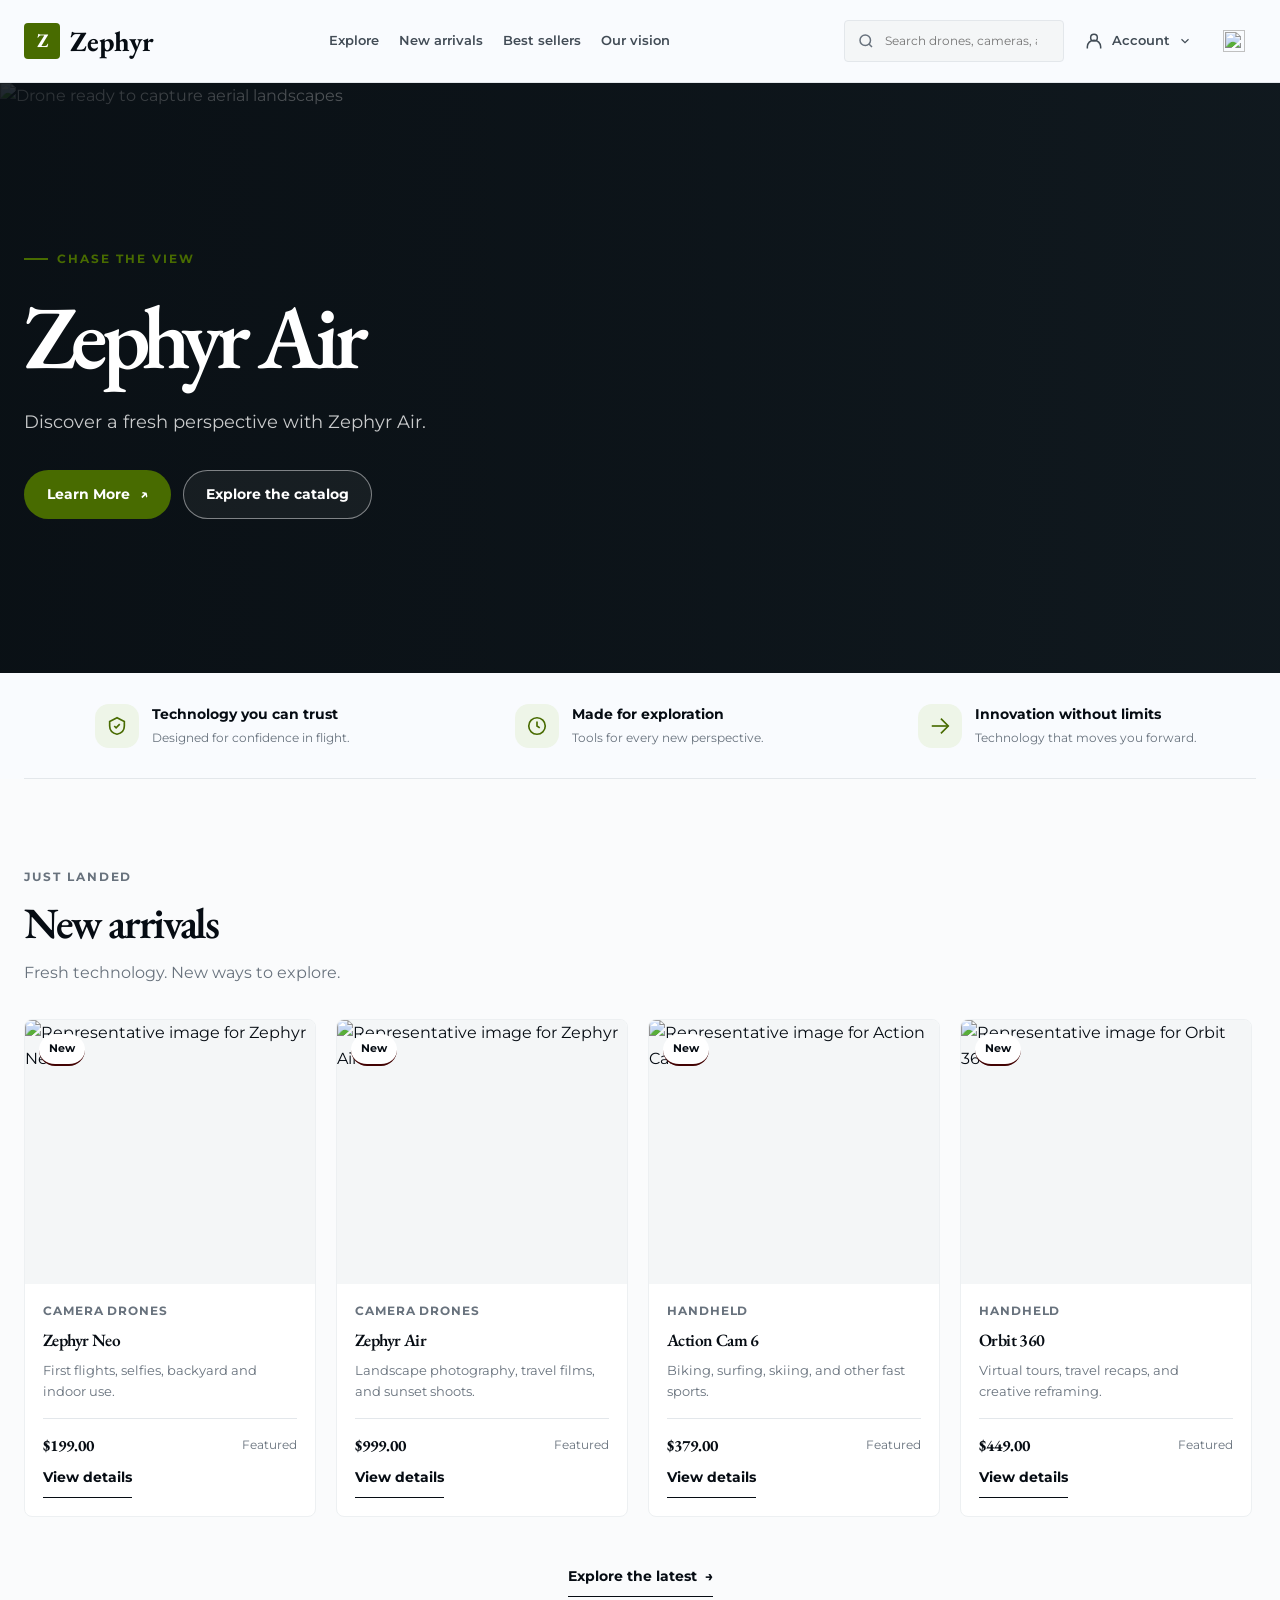
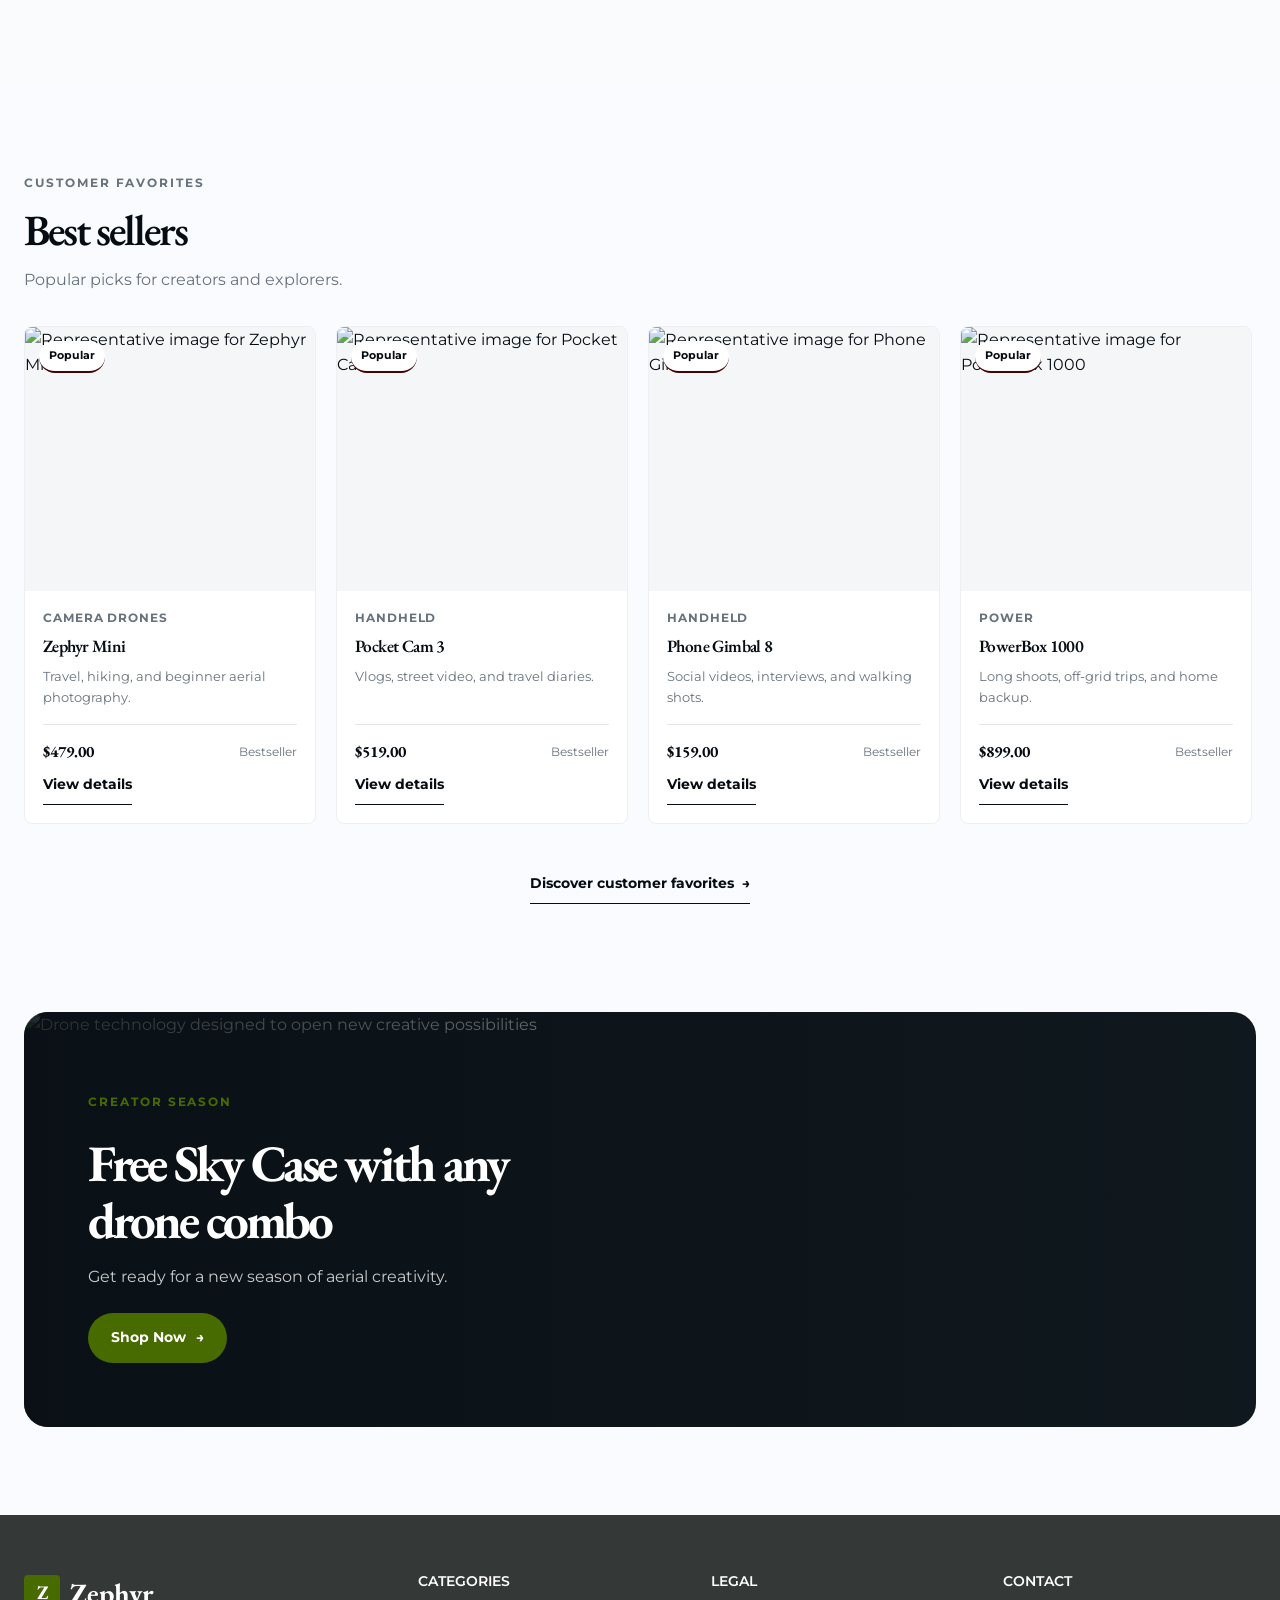
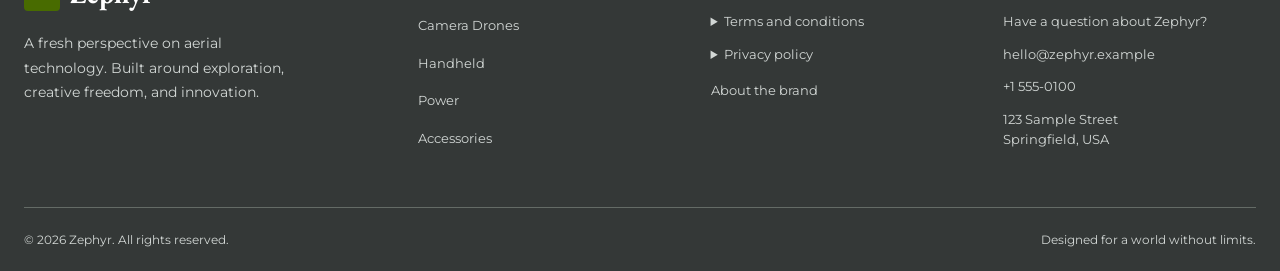
==== commit d4fc05d0: "made changes to zephr" ====
--- a/web/index.html
+++ b/web/index.html
@@ -9,11 +9,11 @@
 
   <!-- SEO metadata -->
   <!-- Sets the page title shown in browser tabs and search results. -->
-  <title>Zepher | Explore the Future of Drone Technology</title>
+  <title>Zephyr | Explore the Future of Drone Technology</title>
   <!-- Gives search engines a short summary of the homepage. -->
   <meta
     name="description"
-    content="Discover the latest drone technology, aerial cameras, intelligent flight systems, and accessories with Zepher. Explore new arrivals and best-selling products."
+    content="Discover Zephyr drones, cameras, and accessories. Explore new arrivals and best sellers."
   />
   <!-- Allows search engines to index this page and follow its links. -->
   <meta name="robots" content="index, follow" />
@@ -21,13 +21,13 @@
   <meta name="theme-color" content="#101820" />
 
   <!-- Canonical: replace with the real production URL -->
-  <!-- <link rel="canonical" href="https://www.your-zepher-domain.com/" /> -->
+  <!-- <link rel="canonical" href="https://www.your-zephyr-domain.com/" /> -->
 
   <!-- Open Graph metadata for social sharing -->
   <!-- Identifies the shared page as a website for social platforms. -->
   <meta property="og:type" content="website" />
   <!-- Provides the title used when this page is shared socially. -->
-  <meta property="og:title" content="Zepher | Explore Beyond" />
+  <meta property="og:title" content="Zephyr | Explore Beyond" />
   <!-- Provides the social-share preview description. -->
   <meta
     property="og:description"
@@ -50,7 +50,7 @@
   <!-- Typography -->
   <!-- Downloads the heading and body font families used by the page. -->
   <link
-    href="https://fonts.googleapis.com/css2?family=EB+Garamond:wght@400;500;600&family=Montserrat:wght@400;500;600;700&display=swap"
+    href="https://fonts.googleapis.com/css2?family=EB+Garamond:ital,wght@0,400..800;1,400..800&family=Montserrat:ital,wght@0,100..900;1,100..900&display=swap"
     rel="stylesheet"
   />
 
@@ -60,9 +60,9 @@
   {
     "@context": "https://schema.org",
     "@type": "Organization",
-    "name": "Zepher",
+    "name": "Zephyr",
     "description": "Drone technology, aerial cameras, and intelligent flight systems.",
-    "logo": "https://www.example.com/images/zepher-logo.png"
+    "logo": "https://www.example.com/images/zephyr-logo.png"
   }
   </script>
 
@@ -73,18 +73,24 @@
 
     /* Defines reusable site-wide colors, sizes, fonts, and shadow values. */
     :root {
+      /* Brand tokens from the project style guide. */
+      --color-text: #060c13;
+      --color-background: #f9fbfe;
+      --color-primary: #486b00;
+      --color-secondary: #343837;
+      --color-accent: #420303;
       /* Main page background color. */
-      --bg: #f9fbfe;
+      --bg: var(--color-background);
       /* Light background for controls and secondary surfaces. */
       --surface: #f4f6f7;
       /* Dark background used for contrast areas such as the footer. */
-      --surface-dark: #343837;
+      --surface-dark: var(--color-secondary);
       /* Default foreground text color. */
-      --text: #060c13;
+      --text: var(--color-text);
       /* Lower-emphasis text color. */
       --muted: #68727d;
       /* Brand accent color used for highlights and primary controls. */
-      --accent: #486b00;
+      --accent: var(--color-primary);
       /* Standard divider and control border color. */
       --border: #e3e7eb;
       /* Standard corner rounding for cards and framed elements. */
@@ -175,7 +181,7 @@
     a:focus-visible,
     input:focus-visible {
       /* Draws the visible focus indicator. */
-      outline: 3px solid #6b9c39;
+      outline: 3px solid var(--color-primary);
       /* Separates the focus ring from the focused control. */
       outline-offset: 4px;
     }
@@ -306,7 +312,7 @@
     /* Changes navigation link color on hover to signal interactivity. */
     .desktop-nav a:hover,
     .account-button:hover {
-      color: #5b8e27;
+      color: var(--color-primary);
     }
 
     /* Groups search, account, and shopping bag controls. */
@@ -562,12 +568,13 @@
     /* Applies the brand accent to the main action button. */
     .button-primary {
       background: var(--accent);
-      color: #172015;
-    }
-
-    /* Brightens the primary button while it is hovered. */
+      color: white;
+    }
+
+    /* Uses the style guide's secondary color while the primary button is hovered. */
     .button-primary:hover {
-      background: #c8ff86;
+      background: var(--color-secondary);
+      color: white;
     }
 
     /* Styles the secondary action as a subtle outlined button. */
@@ -612,7 +619,7 @@
       place-items: center;
       border-radius: 14px;
       background: #eef5e8;
-      color: #436a27;
+      color: var(--color-primary);
     }
 
     /* Displays the short benefit title on its own line. */
@@ -744,6 +751,7 @@
       left: 14px;
       padding: 6px 10px;
       border-radius: 999px;
+      border-bottom: 2px solid var(--color-accent);
       background: white;
       color: var(--text);
       font-size: 0.7rem;
@@ -1251,10 +1259,10 @@
       <nav class="navbar" aria-label="Main navigation">
 
         <!-- Links the brand mark and wordmark back to the homepage. -->
-        <a class="brand" href="index.html" aria-label="Zepher homepage">
+        <a class="brand" href="index.html" aria-label="Zephyr homepage">
           <!-- Decorative Z mark; hidden from assistive technology because the link has a label. -->
           <span class="brand-mark" aria-hidden="true">Z</span>
-          <span>zepher</span>
+          <span>Zephyr</span>
         </a>
 
         <!-- Provides primary navigation links for wider screens. -->
@@ -1273,7 +1281,7 @@
             role="search"
             action="catalog/index.html"
             method="get"
-            aria-label="Search Zepher"
+            aria-label="Search Zephyr"
           >
             <!-- Draws the magnifying-glass icon; aria-hidden avoids a redundant spoken label. -->
             <svg width="18" height="18" viewBox="0 0 24 24"
@@ -1285,7 +1293,7 @@
             <input
               type="search"
               name="q"
-              placeholder="Search products..."
+              placeholder="Search drones, cameras, accessories"
               aria-label="Search products"
               disabled
               title="Search is unavailable in this static prototype"
@@ -1354,7 +1362,7 @@
           <input
             type="search"
             name="q"
-            placeholder="Search products..."
+            placeholder="Search drones, cameras, accessories"
             aria-label="Search products"
             disabled
             title="Search is unavailable in this static prototype"
@@ -1384,30 +1392,27 @@
 
       <div class="hero-content">
         <!-- Short introductory label above the main heading. -->
-        <p class="hero-label">Discover the next perspective</p>
-
-        <!-- Main page heading; the span highlights its final word. -->
+        <p class="hero-label">Chase the View</p>
+
+        <!-- Main page heading for the Zephyr Air campaign. -->
         <h1 id="hero-title">
-          Beyond the<br />
-          <span>ordinary.</span>
+          Zephyr Air
         </h1>
 
         <!-- Explains the brand offer beneath the headline. -->
         <p class="hero-description">
-          Meet the technology that changes how you see the world.
-          Discover intelligent drones, precision aerial cameras,
-          and a new era of creative freedom.
+          Discover a fresh perspective with Zephyr Air.
         </p>
 
         <!-- Groups the primary catalog link and secondary in-page link. -->
         <div class="hero-actions">
-            <a class="button button-primary" href="catalog/index.html">
-            Explore new arrivals
+            <a class="button button-primary" href="product/index.html?product=Zephyr%20Air">
+            Learn More
             <span aria-hidden="true">↗</span>
           </a>
 
           <a class="button button-secondary" href="#about">
-            Discover Zepher
+            Explore the catalog
           </a>
         </div>
       </div>
@@ -1419,7 +1424,7 @@
 
     <!-- Constrains the benefit strip to the shared page width. -->
     <div class="container">
-      <section class="feature-strip" aria-label="Zepher highlights">
+      <section class="feature-strip" aria-label="Zephyr highlights">
 
         <!-- One benefit item: decorative icon, title, and supporting sentence. -->
         <div class="feature">
@@ -1522,97 +1527,129 @@
               <img
                 class="product-image"
                 src="https://images.unsplash.com/photo-1506947411487-a56738267384?auto=format&fit=crop&w=700&q=80"
-                alt="Compact drone designed for aerial photography"
+                alt="Representative image for Zephyr Neo"
                 loading="lazy"
                 decoding="async"
               />
               <span class="product-badge">New</span>
             </div>
             <div class="product-info">
-              <p class="product-category">Aerial systems</p>
-              <h3 class="product-name">Zepher Air One</h3>
+              <p class="product-category">Camera Drones</p>
+              <h3 class="product-name">Zephyr Neo</h3>
               <p class="product-description">
-                Compact flight technology for everyday adventures.
+                First flights, selfies, backyard and indoor use.
               </p>
               <div class="product-bottom">
-                <span class="product-price">$499.00</span>
+                <span class="product-price">$199.00</span>
                 <span class="product-note">Featured</span>
               </div>
+              <a class="text-link" href="product/index.html?product=Zephyr%20Neo">View details</a>
             </div>
           </article>
 
-          <!-- A second new-arrival card; its text and image describe the Vision Pro. -->
+          <!-- A second new-arrival card for Zephyr Air. -->
           <article class="product-card">
             <div class="product-image-wrap">
               <img
                 class="product-image"
                 src="https://images.unsplash.com/photo-1473968512647-3e447244af8f?auto=format&fit=crop&w=700&q=80"
-                alt="Camera drone for capturing aerial footage"
+                alt="Representative image for Zephyr Air"
                 loading="lazy"
                 decoding="async"
               />
               <span class="product-badge">New</span>
             </div>
             <div class="product-info">
-              <p class="product-category">Aerial cameras</p>
-              <h3 class="product-name">Zepher Vision Pro</h3>
+              <p class="product-category">Camera Drones</p>
+              <h3 class="product-name">Zephyr Air</h3>
               <p class="product-description">
-                Explore creative possibilities from above.
+                Landscape photography, travel films, and sunset shoots.
               </p>
               <div class="product-bottom">
-                <span class="product-price">$899.00</span>
+                <span class="product-price">$999.00</span>
                 <span class="product-note">Featured</span>
               </div>
+              <a class="text-link" href="product/index.html?product=Zephyr%20Air">View details</a>
             </div>
           </article>
 
-          <!-- A third new-arrival card; its text and image describe the Explorer. -->
+          <!-- A third new-arrival card for Action Cam 6. -->
           <article class="product-card">
             <div class="product-image-wrap">
               <img
                 class="product-image"
                 src="https://images.unsplash.com/photo-1521405924368-64c5b84bec60?auto=format&fit=crop&w=700&q=80"
-                alt="Drone technology ready for an outdoor flight"
+                alt="Representative image for Action Cam 6"
                 loading="lazy"
                 decoding="async"
               />
               <span class="product-badge">New</span>
             </div>
             <div class="product-info">
-              <p class="product-category">Flight systems</p>
-              <h3 class="product-name">Zepher Explorer</h3>
+              <p class="product-category">Handheld</p>
+              <h3 class="product-name">Action Cam 6</h3>
               <p class="product-description">
-                Versatile aerial technology built for discovery.
+                Biking, surfing, skiing, and other fast sports.
               </p>
               <div class="product-bottom">
-                <span class="product-price">$699.00</span>
+                <span class="product-price">$379.00</span>
                 <span class="product-note">Featured</span>
               </div>
+              <a class="text-link" href="product/index.html?product=Action%20Cam%206">View details</a>
             </div>
           </article>
 
-          <!-- A fourth new-arrival card; its text and image describe the Flight Kit. -->
+          <!-- A fourth new-arrival card for Orbit 360. -->
           <article class="product-card">
             <div class="product-image-wrap">
               <img
                 class="product-image"
                 src="https://images.unsplash.com/photo-1508614589041-895b88991e3e?auto=format&fit=crop&w=700&q=80"
-                alt="Professional drone equipment for aerial creators"
+                alt="Representative image for Orbit 360"
                 loading="lazy"
                 decoding="async"
               />
               <span class="product-badge">New</span>
             </div>
             <div class="product-info">
-              <p class="product-category">Accessories</p>
-              <h3 class="product-name">Zepher Flight Kit</h3>
+              <p class="product-category">Handheld</p>
+              <h3 class="product-name">Orbit 360</h3>
               <p class="product-description">
-                Essential gear for your next flight session.
+                Virtual tours, travel recaps, and creative reframing.
               </p>
               <div class="product-bottom">
-                <span class="product-price">$129.00</span>
+                <span class="product-price">$449.00</span>
                 <span class="product-note">Featured</span>
               </div>
+              <a class="text-link" href="product/index.html?product=Orbit%20360">View details</a>
+            </div>
+          </article>
+
+          <article class="product-card">
+            <div class="product-image-wrap">
+              <img class="product-image" src="https://images.unsplash.com/photo-1473341304170-971dccb5ac1e?auto=format&fit=crop&w=700&q=80" alt="Representative image for PowerBox 300" loading="lazy" decoding="async" />
+              <span class="product-badge">New</span>
+            </div>
+            <div class="product-info">
+              <p class="product-category">Power</p>
+              <h3 class="product-name">PowerBox 300</h3>
+              <p class="product-description">Day trips, drone charging, and light camping.</p>
+              <div class="product-bottom"><span class="product-price">$299.00</span><span class="product-note">Featured</span></div>
+              <a class="text-link" href="product/index.html?product=PowerBox%20300">View details</a>
+            </div>
+          </article>
+
+          <article class="product-card">
+            <div class="product-image-wrap">
+              <img class="product-image" src="https://images.unsplash.com/photo-1590602847861-f357a9332bbc?auto=format&fit=crop&w=700&q=80" alt="Representative image for Clip Mic 3" loading="lazy" decoding="async" />
+              <span class="product-badge">New</span>
+            </div>
+            <div class="product-info">
+              <p class="product-category">Accessories</p>
+              <h3 class="product-name">Clip Mic 3</h3>
+              <p class="product-description">Interviews, vlogs, and tutorials.</p>
+              <div class="product-bottom"><span class="product-price">$99.00</span><span class="product-note">Featured</span></div>
+              <a class="text-link" href="product/index.html?product=Clip%20Mic%203">View details</a>
             </div>
           </article>
 
@@ -1680,22 +1717,23 @@
               <img
                 class="product-image"
                 src="https://images.unsplash.com/photo-1506947411487-a56738267384?auto=format&fit=crop&w=700&q=80"
-                alt="Portable aerial drone for recreational photography"
+                alt="Representative image for Zephyr Mini"
                 loading="lazy"
                 decoding="async"
               />
               <span class="product-badge">Popular</span>
             </div>
             <div class="product-info">
-              <p class="product-category">Aerial systems</p>
-              <h3 class="product-name">Zepher Air One</h3>
+              <p class="product-category">Camera Drones</p>
+              <h3 class="product-name">Zephyr Mini</h3>
               <p class="product-description">
-                A compact companion for new perspectives.
+                Travel, hiking, and beginner aerial photography.
               </p>
               <div class="product-bottom">
-                <span class="product-price">$499.00</span>
+                <span class="product-price">$479.00</span>
                 <span class="product-note">Bestseller</span>
               </div>
+              <a class="text-link" href="product/index.html?product=Zephyr%20Mini">View details</a>
             </div>
           </article>
 
@@ -1705,22 +1743,23 @@
               <img
                 class="product-image"
                 src="https://images.unsplash.com/photo-1473968512647-3e447244af8f?auto=format&fit=crop&w=700&q=80"
-                alt="Aerial drone camera system for outdoor exploration"
+                alt="Representative image for Pocket Cam 3"
                 loading="lazy"
                 decoding="async"
               />
               <span class="product-badge">Popular</span>
             </div>
             <div class="product-info">
-              <p class="product-category">Aerial cameras</p>
-              <h3 class="product-name">Zepher Vision Pro</h3>
+              <p class="product-category">Handheld</p>
+              <h3 class="product-name">Pocket Cam 3</h3>
               <p class="product-description">
-                Bring your aerial photography ideas to life.
+                Vlogs, street video, and travel diaries.
               </p>
               <div class="product-bottom">
-                <span class="product-price">$899.00</span>
+                <span class="product-price">$519.00</span>
                 <span class="product-note">Bestseller</span>
               </div>
+              <a class="text-link" href="product/index.html?product=Pocket%20Cam%203">View details</a>
             </div>
           </article>
 
@@ -1730,22 +1769,23 @@
               <img
                 class="product-image"
                 src="https://images.unsplash.com/photo-1521405924368-64c5b84bec60?auto=format&fit=crop&w=700&q=80"
-                alt="Modern drone built for aerial exploration"
+                alt="Representative image for Phone Gimbal 8"
                 loading="lazy"
                 decoding="async"
               />
               <span class="product-badge">Popular</span>
             </div>
             <div class="product-info">
-              <p class="product-category">Flight systems</p>
-              <h3 class="product-name">Zepher Explorer</h3>
+              <p class="product-category">Handheld</p>
+              <h3 class="product-name">Phone Gimbal 8</h3>
               <p class="product-description">
-                Reliable inspiration for your next adventure.
+                Social videos, interviews, and walking shots.
               </p>
               <div class="product-bottom">
-                <span class="product-price">$699.00</span>
+                <span class="product-price">$159.00</span>
                 <span class="product-note">Bestseller</span>
               </div>
+              <a class="text-link" href="product/index.html?product=Phone%20Gimbal%208">View details</a>
             </div>
           </article>
 
@@ -1755,22 +1795,51 @@
               <img
                 class="product-image"
                 src="https://images.unsplash.com/photo-1508614589041-895b88991e3e?auto=format&fit=crop&w=700&q=80"
-                alt="Drone equipment and accessories for flight preparation"
+                alt="Representative image for PowerBox 1000"
                 loading="lazy"
                 decoding="async"
               />
               <span class="product-badge">Popular</span>
             </div>
             <div class="product-info">
-              <p class="product-category">Accessories</p>
-              <h3 class="product-name">Zepher Flight Kit</h3>
+              <p class="product-category">Power</p>
+              <h3 class="product-name">PowerBox 1000</h3>
               <p class="product-description">
-                Keep your essential flight gear together.
+                Long shoots, off-grid trips, and home backup.
               </p>
               <div class="product-bottom">
-                <span class="product-price">$129.00</span>
+                <span class="product-price">$899.00</span>
                 <span class="product-note">Bestseller</span>
               </div>
+              <a class="text-link" href="product/index.html?product=PowerBox%201000">View details</a>
+            </div>
+          </article>
+
+          <article class="product-card">
+            <div class="product-image-wrap">
+              <img class="product-image" src="https://images.unsplash.com/photo-1508614589041-895b88991e3e?auto=format&fit=crop&w=700&q=80" alt="Representative image for Sky Case" loading="lazy" decoding="async" />
+              <span class="product-badge">Popular</span>
+            </div>
+            <div class="product-info">
+              <p class="product-category">Accessories</p>
+              <h3 class="product-name">Sky Case</h3>
+              <p class="product-description">Travel, hiking, and carry-on luggage.</p>
+              <div class="product-bottom"><span class="product-price">$59.00</span><span class="product-note">Bestseller</span></div>
+              <a class="text-link" href="product/index.html?product=Sky%20Case">View details</a>
+            </div>
+          </article>
+
+          <article class="product-card">
+            <div class="product-image-wrap">
+              <img class="product-image" src="https://images.unsplash.com/photo-1521405924368-64c5b84bec60?auto=format&fit=crop&w=700&q=80" alt="Representative image for Prop Set" loading="lazy" decoding="async" />
+              <span class="product-badge">Popular</span>
+            </div>
+            <div class="product-info">
+              <p class="product-category">Accessories</p>
+              <h3 class="product-name">Prop Set</h3>
+              <p class="product-description">Replacing worn or damaged propellers.</p>
+              <div class="product-bottom"><span class="product-price">$19.00</span><span class="product-note">Bestseller</span></div>
+              <a class="text-link" href="product/index.html?product=Prop%20Set">View details</a>
             </div>
           </article>
 
@@ -1807,17 +1876,16 @@
         <!-- Contains the brand label, mission headline, copy, and contact action. -->
         <div class="campaign-content">
           <p class="eyebrow" style="color: var(--accent);">
-            The Zepher vision
+            Creator Season
           </p>
           <h2 id="campaign-title">
-            Your world.<br />A new perspective.
+            Free Sky Case with any drone combo
           </h2>
           <p>
-            We believe the best technology does more than move forward.
-            It helps people see possibilities they never noticed before.
+            Get ready for a new season of aerial creativity.
           </p>
-          <a class="button button-primary" href="#footer-contact">
-            Get to know us
+          <a class="button button-primary" href="catalog/index.html">
+            Shop Now
             <span aria-hidden="true">→</span>
           </a>
         </div>
@@ -1839,9 +1907,9 @@
 
         <!-- Provides the footer version of the logo and brand description. -->
         <div class="footer-brand-column">
-          <a class="brand" href="index.html" aria-label="Zepher homepage">
+          <a class="brand" href="index.html" aria-label="Zephyr homepage">
             <span class="brand-mark" aria-hidden="true">Z</span>
-            <span>zepher</span>
+            <span>Zephyr</span>
           </a>
 
           <p class="footer-brand-description">
@@ -1856,10 +1924,10 @@
             Categories
           </h2>
           <ul class="footer-links">
-            <li><a href="catalog/index.html?category=footwear">Footwear</a></li>
-            <li><a href="catalog/index.html?category=shirts">Shirts</a></li>
-            <li><a href="catalog/index.html?category=pants">Pants</a></li>
-            <li><a href="catalog/index.html?category=accessories">Accessories</a></li>
+            <li><a href="catalog/index.html">Camera Drones</a></li>
+            <li><a href="catalog/index.html">Handheld</a></li>
+            <li><a href="catalog/index.html">Power</a></li>
+            <li><a href="catalog/index.html">Accessories</a></li>
           </ul>
         </nav>
 
@@ -1880,7 +1948,7 @@
           <h2 class="footer-heading">Contact</h2>
           <div class="footer-contact">
             <p style="margin: 0;">
-              Have a question about Zepher?
+              Have a question about Zephyr?
             </p>
             <!-- Replace with your team's official contact address -->
             <a href="mailto:hello@zephyr.example">
@@ -1896,7 +1964,7 @@
       <!-- Displays the copyright year and closing brand statement. -->
       <div class="footer-bottom">
         <p>
-          &copy; <span id="current-year">2026</span> Zepher.
+          &copy; <span id="current-year">2026</span> Zephyr.
           All rights reserved.
         </p>
         <p>Designed for a world without limits.</p>
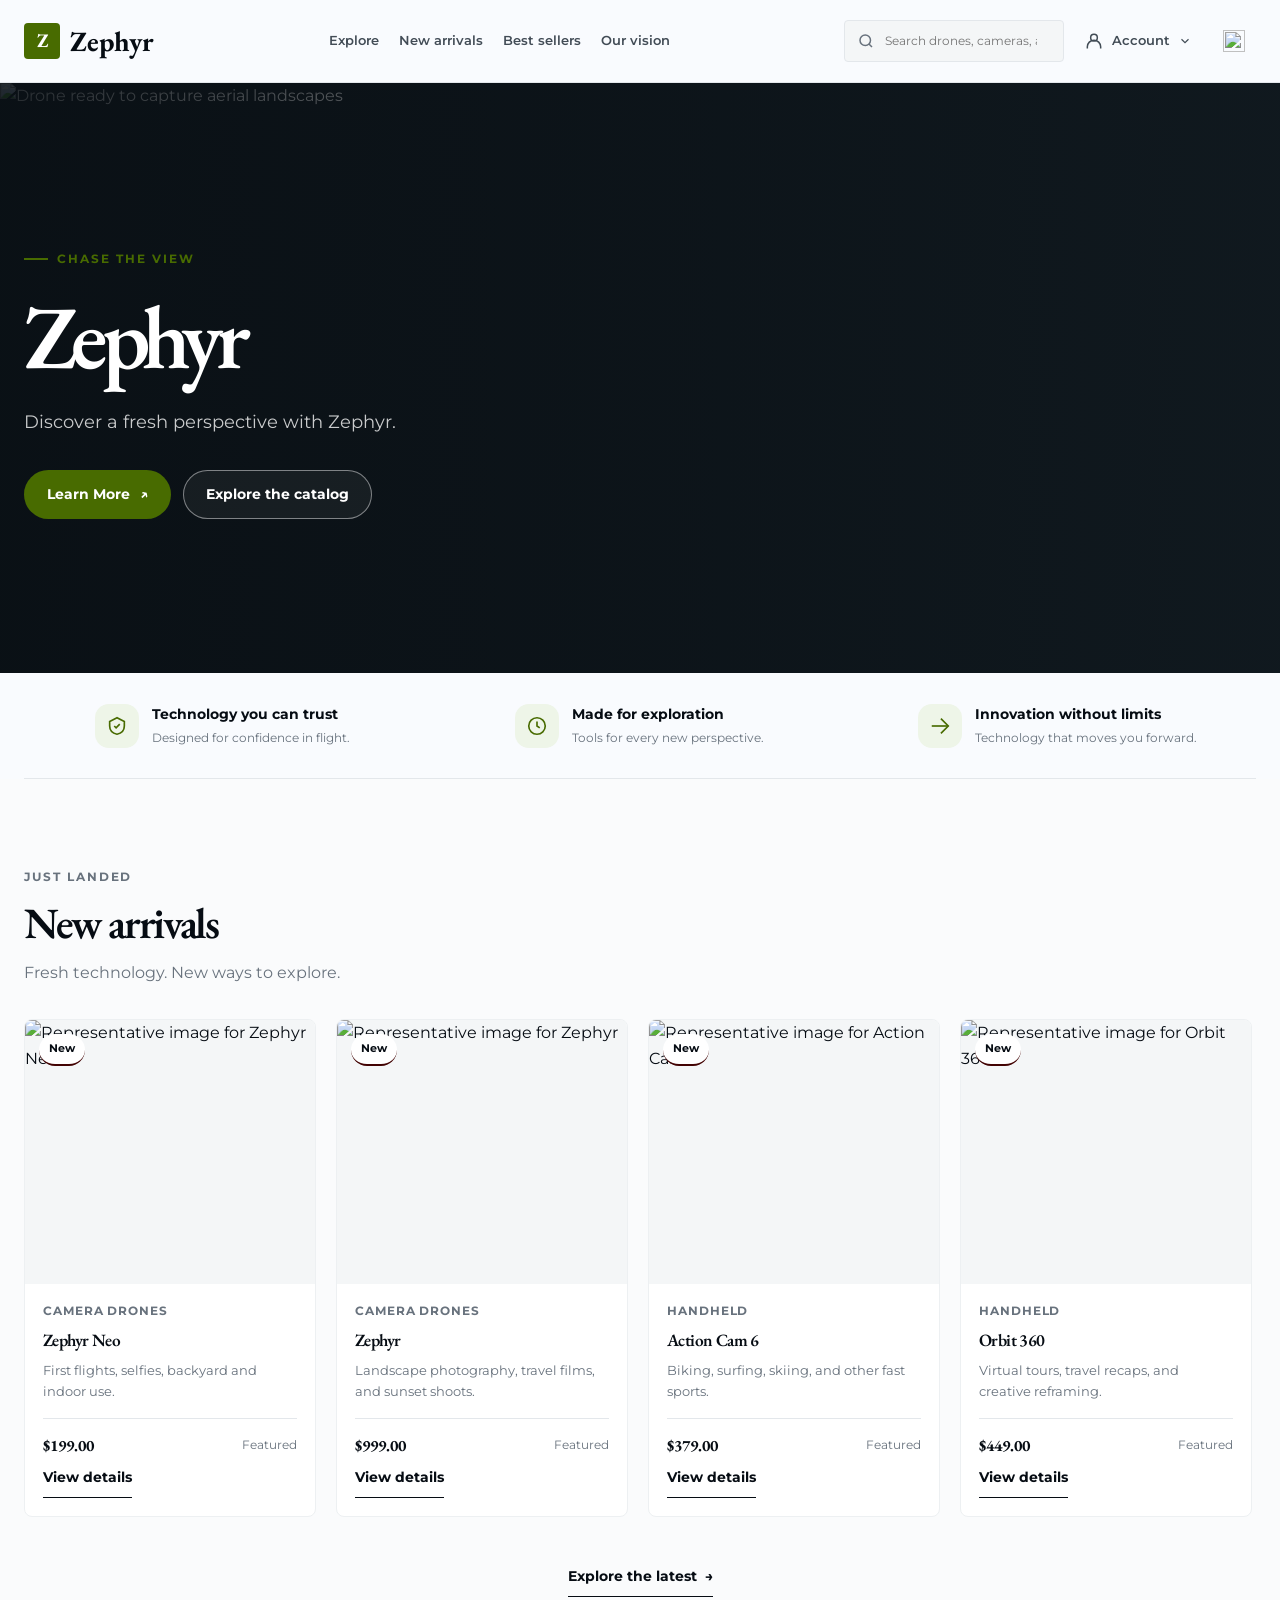
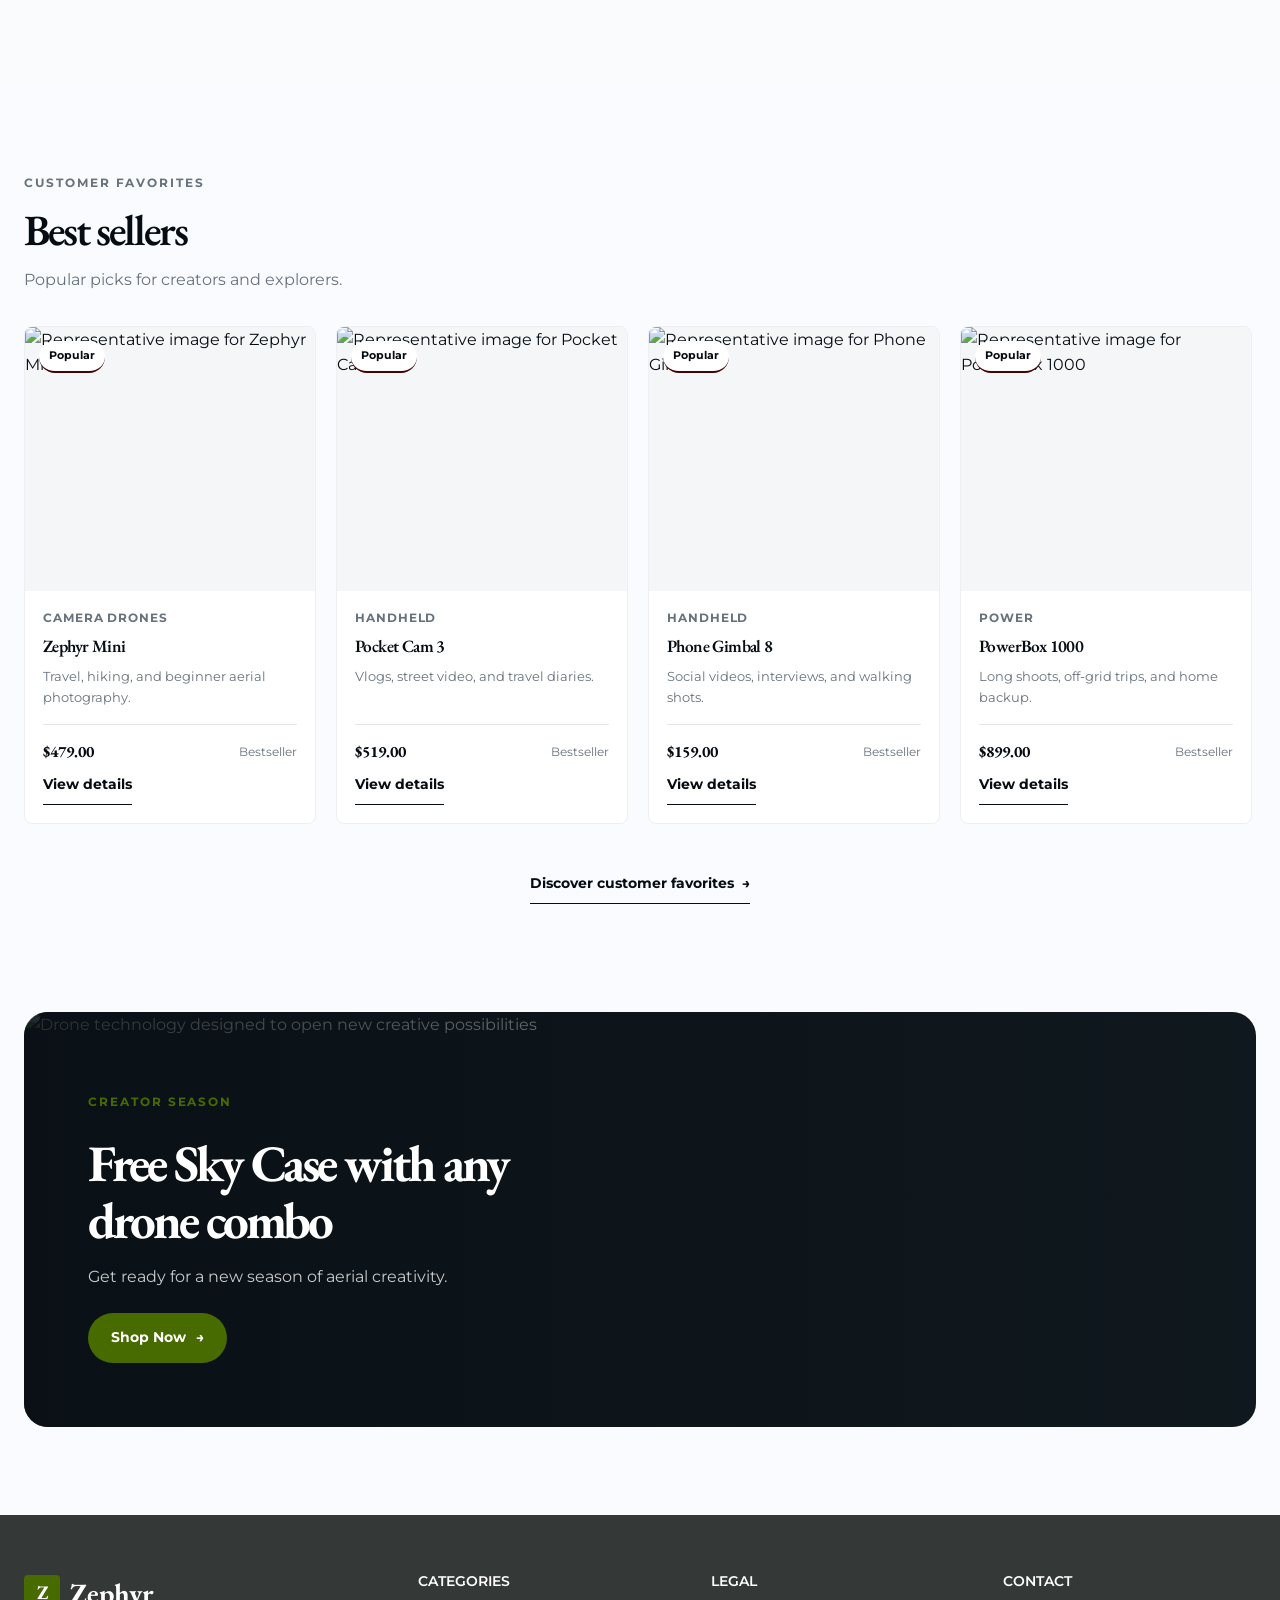
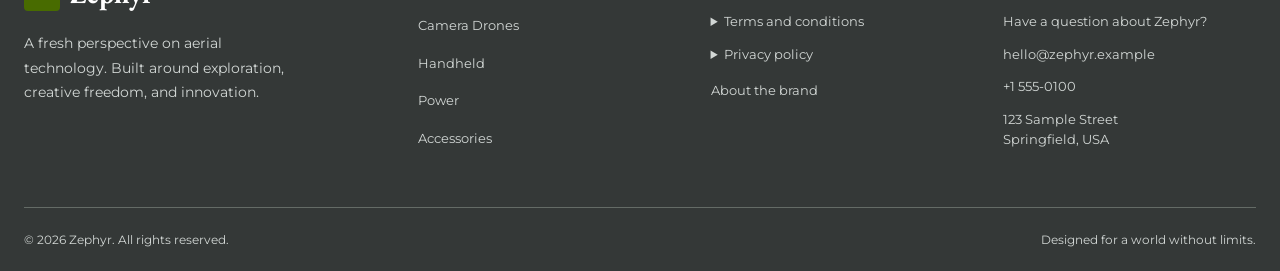
==== commit add58fc0: "removed 'air' from the name" ====
--- a/web/index.html
+++ b/web/index.html
@@ -1394,19 +1394,19 @@
         <!-- Short introductory label above the main heading. -->
         <p class="hero-label">Chase the View</p>
 
-        <!-- Main page heading for the Zephyr Air campaign. -->
+        <!-- Main page heading for the Zephyr campaign. -->
         <h1 id="hero-title">
-          Zephyr Air
+          Zephyr
         </h1>
 
         <!-- Explains the brand offer beneath the headline. -->
         <p class="hero-description">
-          Discover a fresh perspective with Zephyr Air.
+          Discover a fresh perspective with Zephyr.
         </p>
 
         <!-- Groups the primary catalog link and secondary in-page link. -->
         <div class="hero-actions">
-            <a class="button button-primary" href="product/index.html?product=Zephyr%20Air">
+            <a class="button button-primary" href="product/index.html?product=Zephyr">
             Learn More
             <span aria-hidden="true">↗</span>
           </a>
@@ -1547,13 +1547,13 @@
             </div>
           </article>
 
-          <!-- A second new-arrival card for Zephyr Air. -->
+          <!-- A second new-arrival card for Zephyr. -->
           <article class="product-card">
             <div class="product-image-wrap">
               <img
                 class="product-image"
                 src="https://images.unsplash.com/photo-1473968512647-3e447244af8f?auto=format&fit=crop&w=700&q=80"
-                alt="Representative image for Zephyr Air"
+                alt="Representative image for Zephyr"
                 loading="lazy"
                 decoding="async"
               />
@@ -1561,7 +1561,7 @@
             </div>
             <div class="product-info">
               <p class="product-category">Camera Drones</p>
-              <h3 class="product-name">Zephyr Air</h3>
+              <h3 class="product-name">Zephyr</h3>
               <p class="product-description">
                 Landscape photography, travel films, and sunset shoots.
               </p>
@@ -1569,7 +1569,7 @@
                 <span class="product-price">$999.00</span>
                 <span class="product-note">Featured</span>
               </div>
-              <a class="text-link" href="product/index.html?product=Zephyr%20Air">View details</a>
+              <a class="text-link" href="product/index.html?product=Zephyr">View details</a>
             </div>
           </article>
 
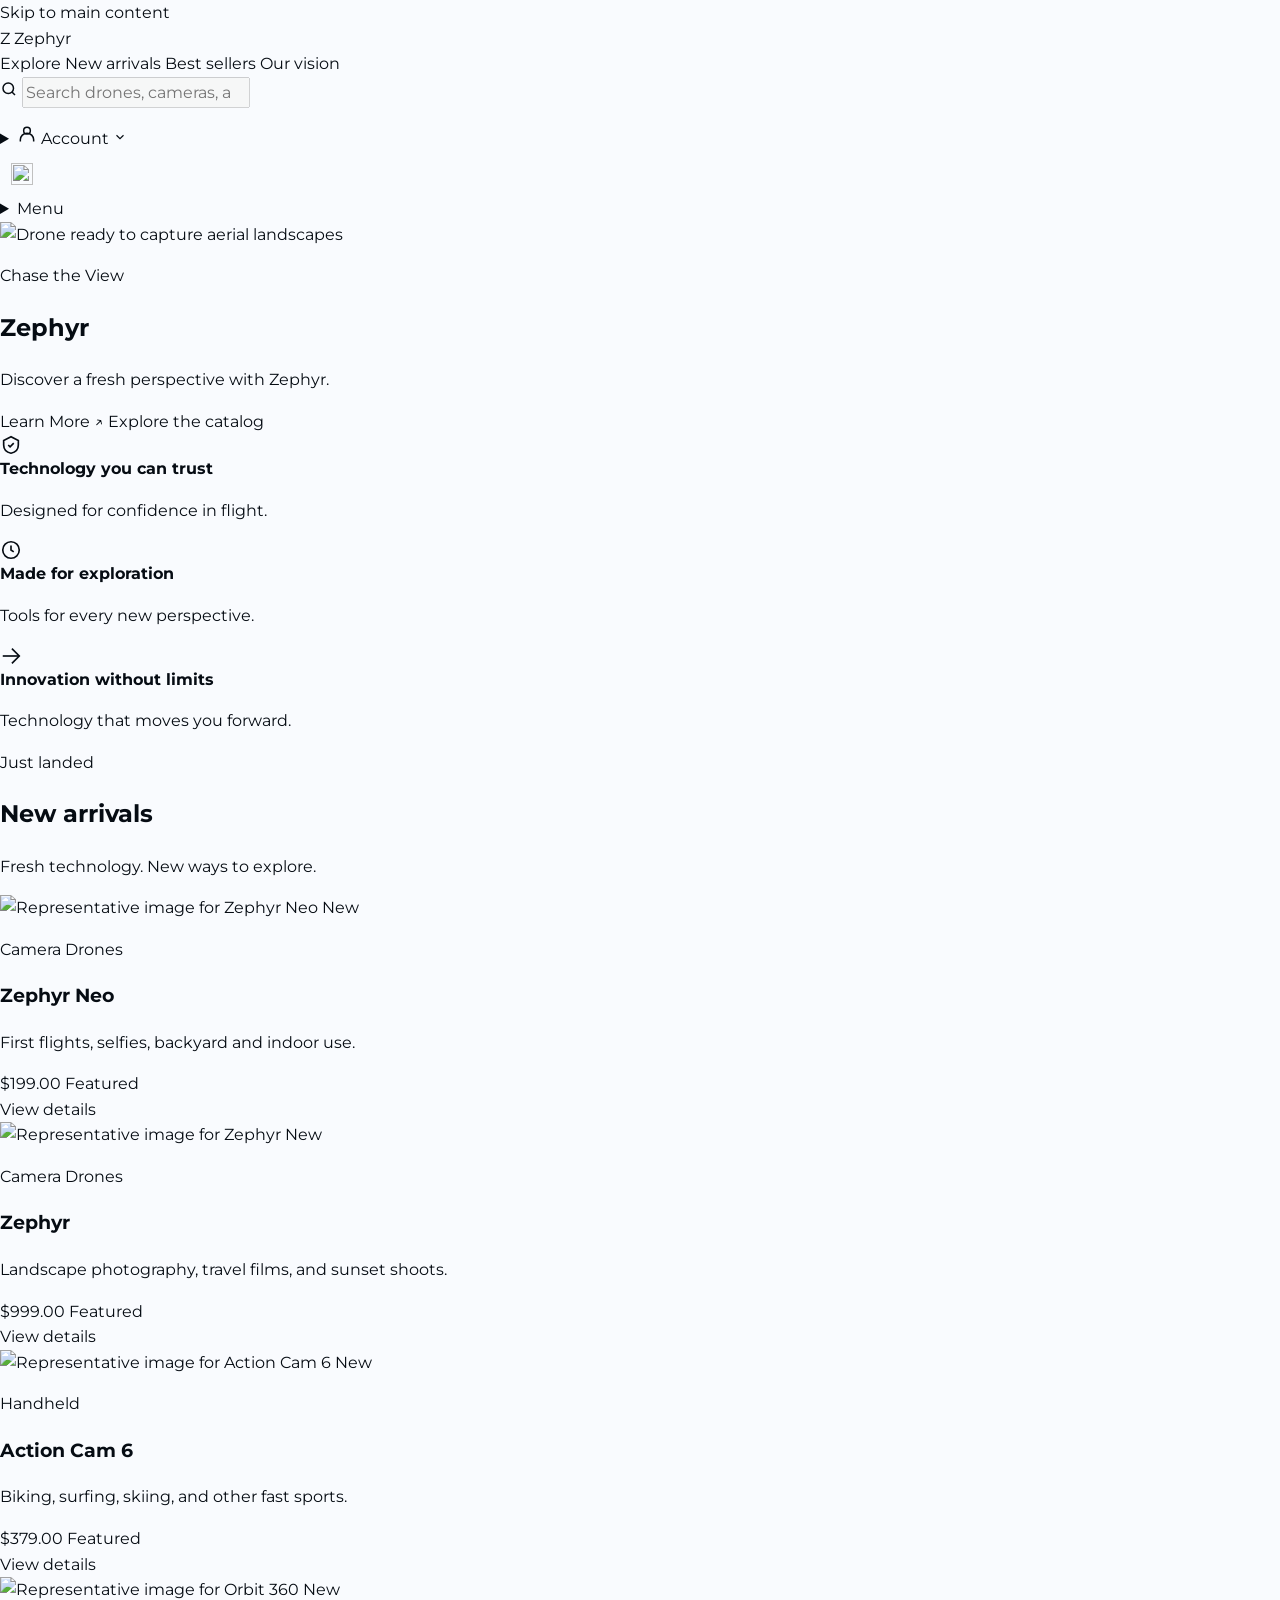
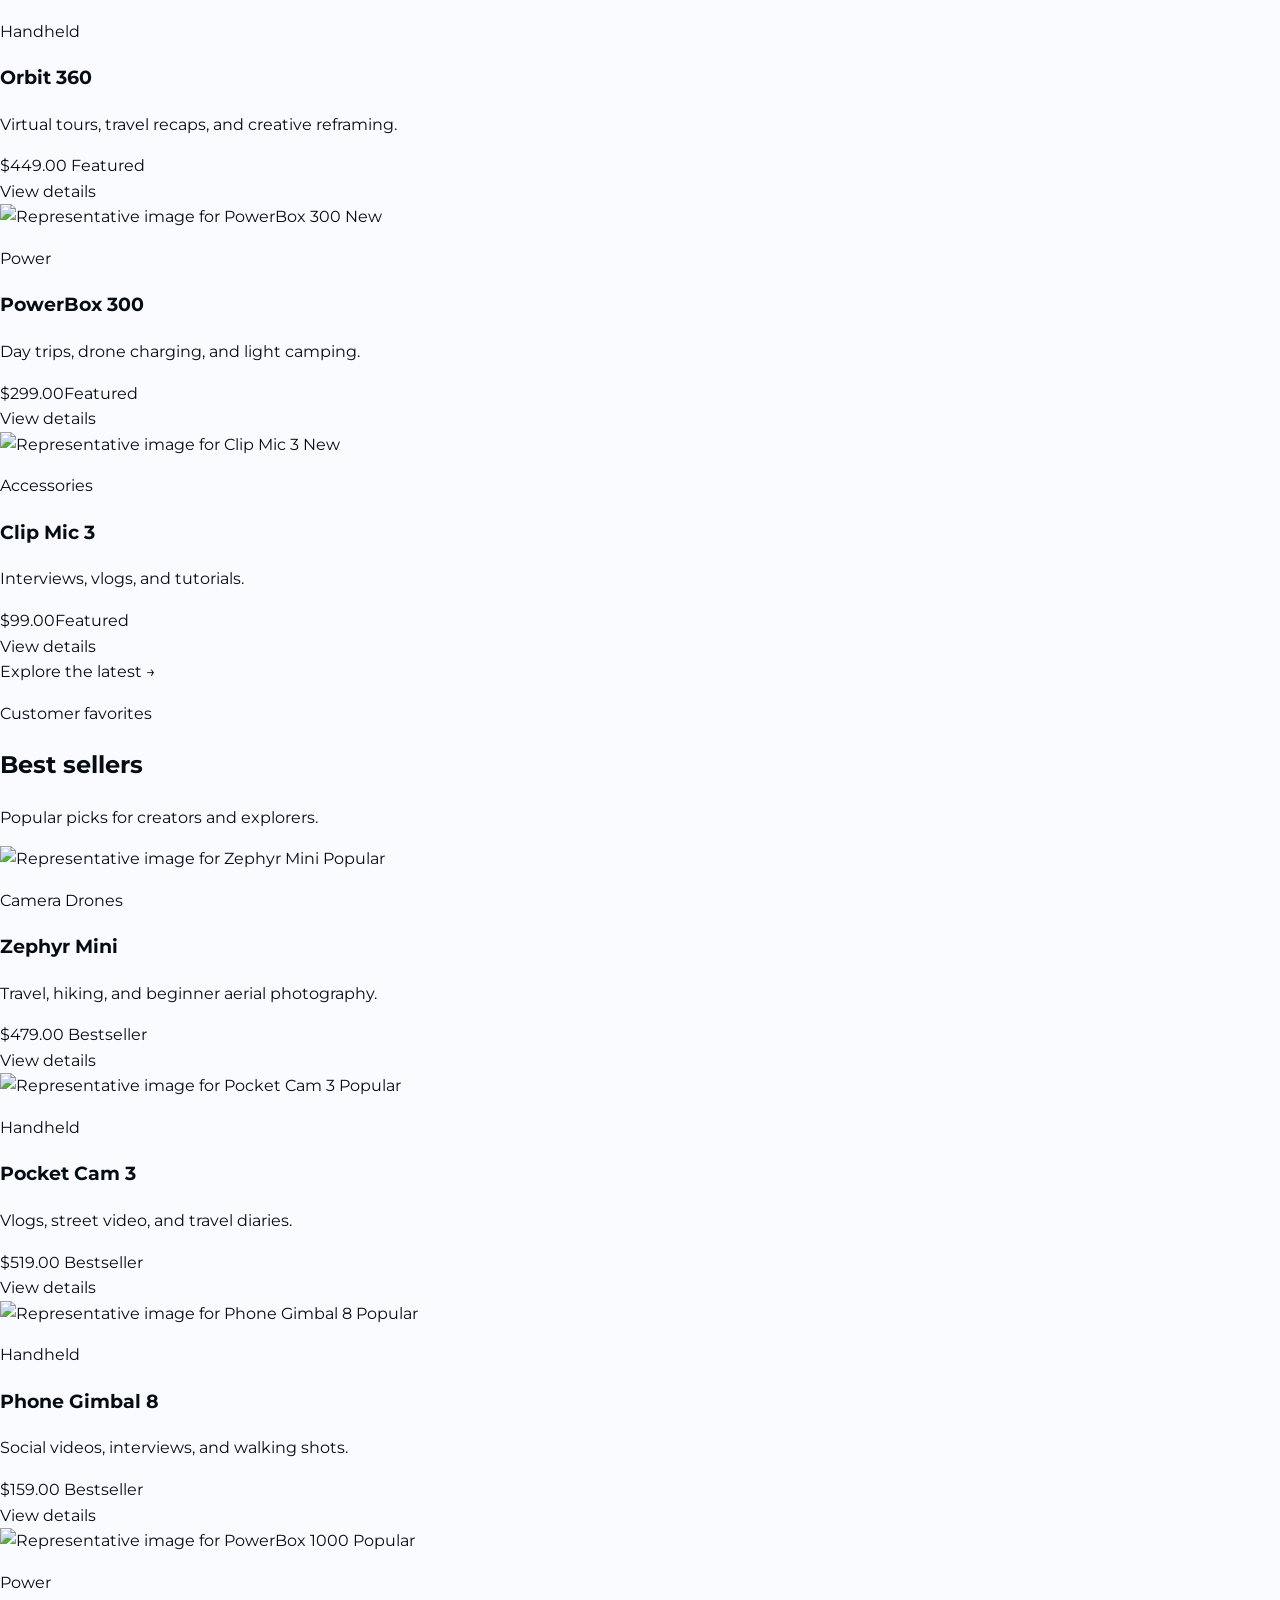
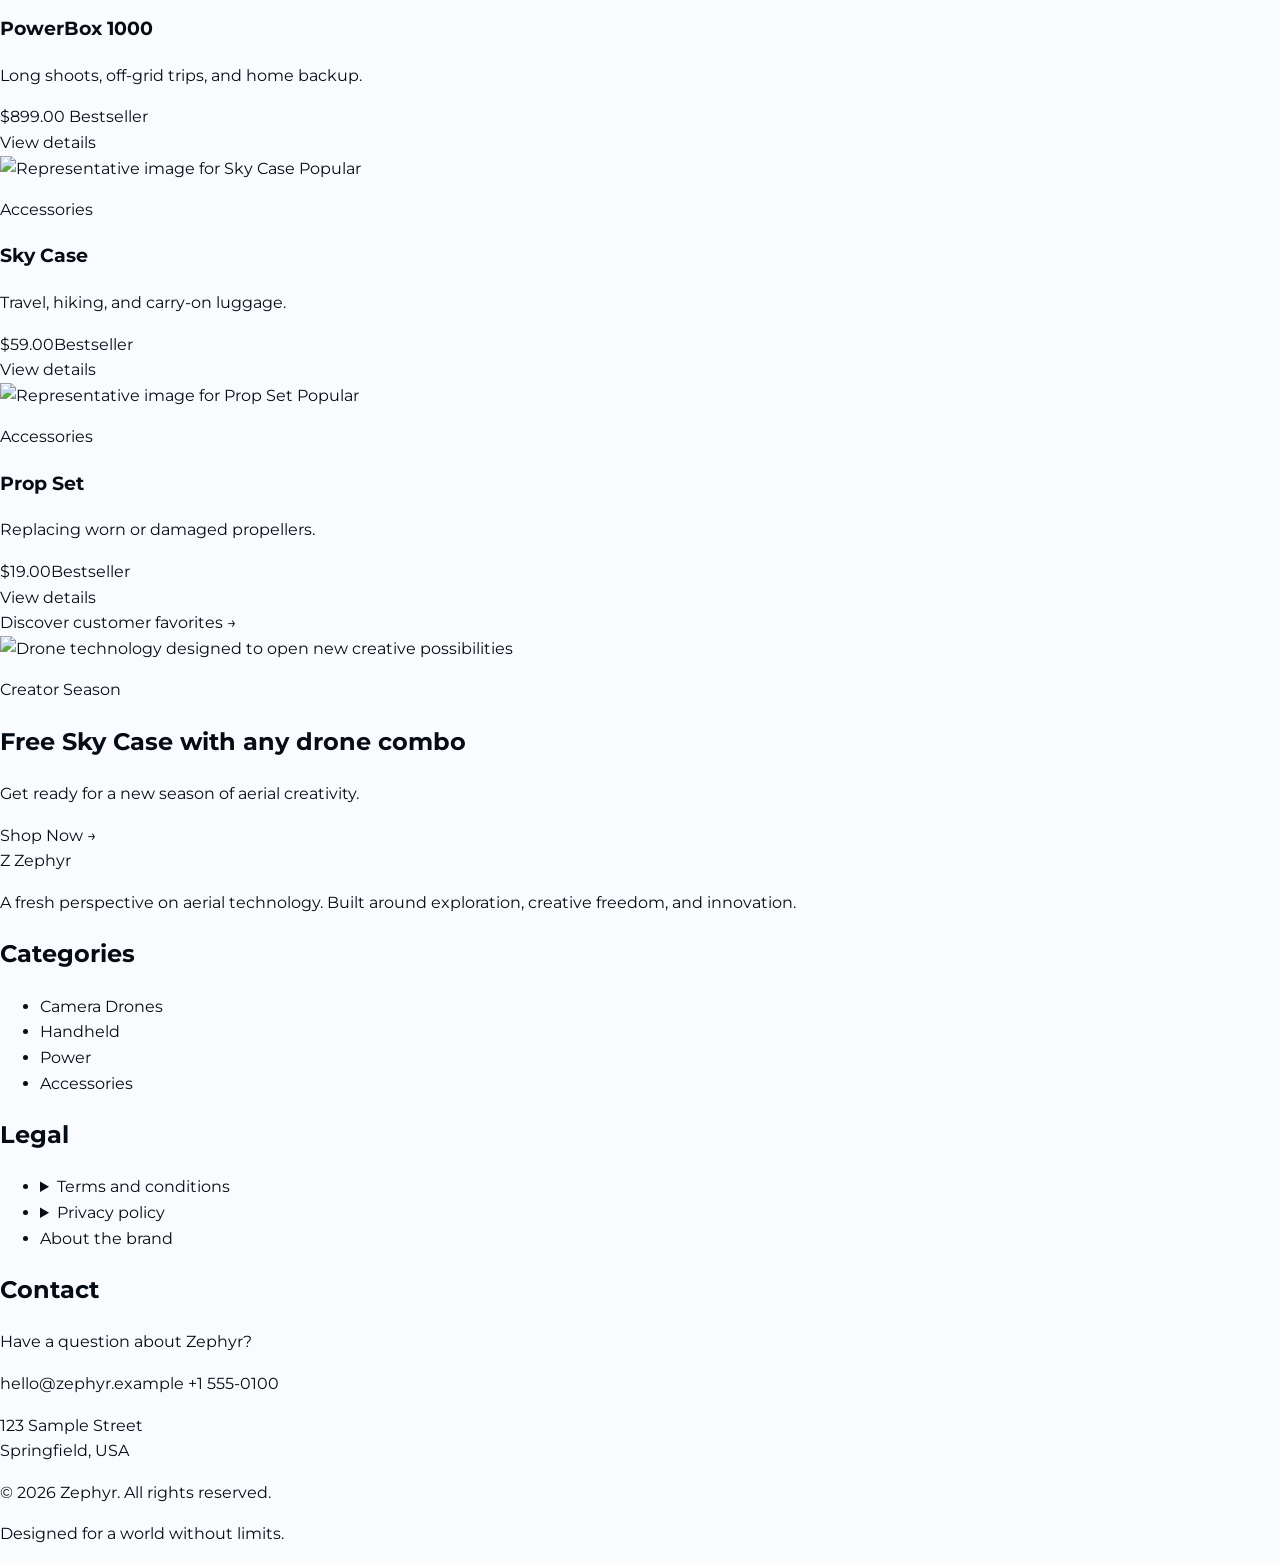
==== commit 0571f6f6: "changed css code to tailwind for "home" portion" ====
--- a/web/index.html
+++ b/web/index.html
@@ -1,6 +1,5 @@
-<!DOCTYPE html>
 <!-- Tells the browser to parse this document using modern HTML rules. -->
-<html lang="en">
+<html lang="en" class="scroll-smooth [scroll-padding-top:100px] motion-reduce:scroll-auto">
 <head>
   <!-- Selects UTF-8 so the page can display common international characters. -->
   <meta charset="UTF-8" />
@@ -54,6 +53,9 @@
     rel="stylesheet"
   />
 
+  <script>tailwind.config = { corePlugins: { preflight: false } };</script>
+  <script src="https://cdn.tailwindcss.com"></script>
+
   <!-- Structured data for search engines -->
   <!-- Gives search engines structured organization information in JSON-LD format. -->
   <script type="application/ld+json">
@@ -66,1207 +68,33 @@
   }
   </script>
 
-  <style>
-    /* =========================
-       1. DESIGN SYSTEM
-    ========================= */
-
-    /* Defines reusable site-wide colors, sizes, fonts, and shadow values. */
-    :root {
-      /* Brand tokens from the project style guide. */
-      --color-text: #060c13;
-      --color-background: #f9fbfe;
-      --color-primary: #486b00;
-      --color-secondary: #343837;
-      --color-accent: #420303;
-      /* Main page background color. */
-      --bg: var(--color-background);
-      /* Light background for controls and secondary surfaces. */
-      --surface: #f4f6f7;
-      /* Dark background used for contrast areas such as the footer. */
-      --surface-dark: var(--color-secondary);
-      /* Default foreground text color. */
-      --text: var(--color-text);
-      /* Lower-emphasis text color. */
-      --muted: #68727d;
-      /* Brand accent color used for highlights and primary controls. */
-      --accent: var(--color-primary);
-      /* Standard divider and control border color. */
-      --border: #e3e7eb;
-      /* Standard corner rounding for cards and framed elements. */
-      --radius: 8px;
-      /* Maximum width used by centered content containers. */
-      --container: 1240px;
-      /* Font family used for prominent headings. */
-      --font-heading: "EB Garamond", serif;
-      /* Font family used for normal interface and paragraph text. */
-      --font-body: "Montserrat", sans-serif;
-      /* Shared soft shadow used to raise elements above their background. */
-      --shadow: 0 12px 35px rgba(15, 25, 35, 0.08);
-    }
-
-    /* Makes declared widths include padding and borders throughout the page. */
-    *,
-    *::before,
-    *::after {
-      /* Prevents padding and borders from unexpectedly increasing element size. */
-      box-sizing: border-box;
-    }
-
-    /* Applies scrolling behavior and anchor spacing to the whole document. */
-    html {
-      /* Animates jumps to in-page links instead of moving instantly. */
-      scroll-behavior: smooth;
-      /* Leaves room above anchored content for the sticky header. */
-      scroll-padding-top: 100px;
-    }
-
-    /* Sets the page-wide baseline layout and typography. */
-    body {
-      /* Removes the browser's default outer page spacing. */
-      margin: 0;
-      /* Uses the shared page background color. */
-      background: var(--bg);
-      /* Uses the shared default text color. */
-      color: var(--text);
-      /* Sets the main text font family. */
-      font-family: var(--font-body);
-      /* Sets comfortable default spacing between lines of text. */
-      line-height: 1.6;
-      /* Smooths font rendering in WebKit-based browsers. */
-      -webkit-font-smoothing: antialiased;
-    }
-
-    /* Keeps controls in the same typeface as the rest of the page. */
-    body,
-    button,
-    input {
-      /* Overrides browser-specific default control fonts. */
-      font-family: var(--font-body);
-    }
-
-    /* Makes images responsive and prevents inline-image baseline gaps. */
-    img {
-      /* Displays images as blocks, removing inline baseline whitespace. */
-      display: block;
-      /* Prevents an image from exceeding the width of its parent. */
-      max-width: 100%;
-    }
-
-    /* Gives links the surrounding text color and removes default underlines. */
-    a {
-      /* Inherits the color from the link's surrounding context. */
-      color: inherit;
-      /* Removes the browser's default underline. */
-      text-decoration: none;
-    }
-
-    /* Makes controls inherit the surrounding text size and font settings. */
-    button,
-    input {
-      /* Copies the current font shorthand into form controls. */
-      font: inherit;
-    }
-
-    /* Suppresses the mobile tap flash on interactive controls. */
-    button,
-    a,
-    input {
-      /* Makes taps visually consistent across WebKit mobile browsers. */
-      -webkit-tap-highlight-color: transparent;
-    }
-
-    /* Shows a clear keyboard focus ring for keyboard and switch users. */
-    button:focus-visible,
-    a:focus-visible,
-    input:focus-visible {
-      /* Draws the visible focus indicator. */
-      outline: 3px solid var(--color-primary);
-      /* Separates the focus ring from the focused control. */
-      outline-offset: 4px;
-    }
-
-    /* Shows a hand cursor wherever a button can be activated. */
-    button {
-      cursor: pointer;
-    }
-
-    /* Centers content and caps its width while retaining side gutters. */
-    .container {
-      width: min(var(--container), calc(100% - 48px));
-      margin-inline: auto;
-    }
-
-    /* Gives standard content sections consistent vertical spacing. */
-    .section {
-      padding-block: 88px;
-    }
-
-    /* Styles the small uppercase label used above section headings. */
-    .eyebrow {
-      margin: 0 0 12px;
-      color: var(--muted);
-      font-size: 0.76rem;
-      font-weight: 700;
-      letter-spacing: 0.16em;
-      text-transform: uppercase;
-    }
-
-    /* Sets the size, font, and line spacing of section titles. */
-    .section-heading {
-      margin: 0;
-      font-family: var(--font-heading);
-      font-size: clamp(1.8rem, 4vw, 2.7rem);
-      font-weight: 600;
-      letter-spacing: -0.055em;
-      line-height: 1.15;
-    }
-
-    /* Adds subdued spacing and color to section introductory text. */
-    .section-description {
-      margin: 12px 0 0;
-      color: var(--muted);
-      font-size: 0.98rem;
-    }
-
-    /* Moves the accessibility skip link off-screen until it receives focus. */
-    .skip-link {
-      position: absolute;
-      z-index: 1000;
-      top: -100px;
-      left: 16px;
-      padding: 12px 16px;
-      background: white;
-      color: black;
-    }
-
-    /* Brings the skip link into view when keyboard users focus it. */
-    .skip-link:focus {
-      top: 16px;
-    }
-
-    /* =========================
-       2. NAVIGATION
-    ========================= */
-
-    /* Keeps the header at the top while scrolling and separates it from content. */
-    .site-header {
-      position: sticky;
-      z-index: 100;
-      top: 0;
-      background: rgba(255, 255, 255, 0.96);
-      border-bottom: 1px solid var(--border);
-      backdrop-filter: blur(16px);
-    }
-
-    /* Lays out the brand, navigation, and action controls in one row. */
-    .navbar {
-      display: flex;
-      min-height: 82px;
-      align-items: center;
-      justify-content: space-between;
-      gap: 24px;
-    }
-
-    /* Keeps the brand mark and wordmark aligned without shrinking the logo. */
-    .brand {
-      display: inline-flex;
-      flex-shrink: 0;
-      align-items: center;
-      gap: 10px;
-      font-family: var(--font-heading);
-      font-size: 1.75rem;
-      font-weight: 700;
-      letter-spacing: -0.08em;
-    }
-
-    /* Centers the letter inside the brand's square background. */
-    .brand-mark {
-      display: grid;
-      width: 36px;
-      height: 36px;
-      place-items: center;
-      border-radius: 11px;
-      background: var(--surface-dark);
-      color: var(--accent);
-      font-size: 1.2rem;
-      letter-spacing: 0;
-    }
-
-    /* Places desktop navigation links in a horizontal row. */
-    .desktop-nav {
-      display: flex;
-      align-items: center;
-      gap: 28px;
-    }
-
-    /* Gives navigation and account links consistent typography and color. */
-    .desktop-nav a,
-    .account-button {
-      color: #424c56;
-      font-size: 0.88rem;
-      font-weight: 600;
-      transition: color 0.2s ease;
-    }
-
-    /* Changes navigation link color on hover to signal interactivity. */
-    .desktop-nav a:hover,
-    .account-button:hover {
-      color: var(--color-primary);
-    }
-
-    /* Groups search, account, and shopping bag controls. */
-    .nav-actions {
-      display: flex;
-      align-items: center;
-      gap: 18px;
-    }
-
-    /* Draws the rounded search field and arranges its icon and input. */
-    .search-form {
-      display: flex;
-      width: clamp(160px, 19vw, 245px);
-      min-height: 42px;
-      align-items: center;
-      gap: 8px;
-      padding: 0 12px;
-      border: 1px solid var(--border);
-      border-radius: 999px;
-      background: var(--surface);
-    }
-
-    /* Prevents the search icon from shrinking and tones it down. */
-    .search-form svg {
-      flex-shrink: 0;
-      color: var(--muted);
-    }
-
-    /* Lets the search text use remaining width without overflowing. */
-    .search-form input {
-      width: 100%;
-      min-width: 0;
-      border: 0;
-      outline: none;
-      background: transparent;
-      color: var(--text);
-      font-size: 0.82rem;
-    }
-
-    /* Avoids drawing a second focus ring inside the styled search field. */
-    .search-form input:focus-visible {
-      outline: none;
-    }
-
-    /* Establishes the positioning anchor for the account dropdown. */
-    .account-wrapper {
-      position: relative;
-    }
-
-    /* Styles the account menu's clickable summary row. */
-    .account-button {
-      display: flex;
-      min-height: 42px;
-      align-items: center;
-      gap: 8px;
-      padding: 8px 0;
-      border: 0;
-      background: transparent;
-    }
-
-    /* Positions the account dropdown below its summary control. */
-    .account-menu {
-      position: absolute;
-      top: calc(100% + 12px);
-      right: 0;
-      z-index: 120;
-      width: 190px;
-      padding: 8px;
-      border: 1px solid var(--border);
-      border-radius: 14px;
-      background: white;
-      box-shadow: var(--shadow);
-    }
-
-    /* Ensures the HTML hidden state removes the dropdown from layout. */
-    .account-menu[hidden] {
-      display: none;
-    }
-
-    /* Makes each account-menu link a full-width, padded row. */
-    .account-menu a {
-      display: block;
-      padding: 11px 12px;
-      border-radius: 8px;
-      color: var(--text);
-      font-size: 0.88rem;
-    }
-
-    /* Highlights an account-menu row while the pointer is over it. */
-    .account-menu a:hover {
-      background: var(--surface);
-    }
-
-    /* Defines the mobile menu control, hidden until the small-screen layout. */
-    .menu-toggle {
-      display: none;
-      width: 44px;
-      height: 44px;
-      place-items: center;
-      border: 1px solid var(--border);
-      border-radius: 12px;
-      background: white;
-      color: var(--text);
-    }
-
-    /* Adds spacing and a divider to the expandable mobile navigation. */
-    .mobile-nav {
-      padding: 8px 0 20px;
-      border-top: 1px solid var(--border);
-    }
-
-    /* Hides mobile navigation when its HTML hidden state is set. */
-    .mobile-nav[hidden] {
-      display: none;
-    }
-
-    /* Makes mobile navigation links easy to tap on separate rows. */
-    .mobile-nav a {
-      display: block;
-      padding: 12px 0;
-      font-weight: 600;
-    }
-
-    /* Keeps the mobile search hidden until the mobile breakpoint. */
-    .mobile-search {
-      display: none;
-      margin-top: 12px;
-    }
-
-    /* =========================
-       3. HERO CAMPAIGN
-    ========================= */
-
-    /* Creates the large, dark, vertically centered hero banner. */
-    .hero {
-      position: relative;
-      display: flex;
-      min-height: 590px;
-      align-items: center;
-      overflow: hidden;
-      background: #111a20;
-      color: white;
-    }
-
-    /* Stretches and crops the hero image to fill the banner. */
-    .hero-background {
-      position: absolute;
-      inset: 0;
-      width: 100%;
-      height: 100%;
-      object-fit: cover;
-      object-position: center 52%;
-    }
-
-    /* Adds a dark gradient over the hero image to keep text readable. */
-    .hero::after {
-      position: absolute;
-      inset: 0;
-      background:
-        linear-gradient(
-          90deg,
-          rgba(9, 15, 20, 0.88) 0%,
-          rgba(9, 15, 20, 0.60) 45%,
-          rgba(9, 15, 20, 0.12) 100%
-        );
-      content: "";
-    }
-
-    /* Places the hero copy above the overlay and aligns it to the page grid. */
-    .hero-content {
-      position: relative;
-      z-index: 1;
-      width: min(var(--container), calc(100% - 48px));
-      margin-inline: auto;
-      padding-block: 90px;
-    }
-
-    /* Styles the small accent-colored label above the main headline. */
-    .hero-label {
-      display: inline-flex;
-      align-items: center;
-      gap: 9px;
-      margin-bottom: 24px;
-      color: var(--accent);
-      font-size: 0.78rem;
-      font-weight: 700;
-      letter-spacing: 0.16em;
-      text-transform: uppercase;
-    }
-
-    /* Draws the short decorative rule before the hero label. */
-    .hero-label::before {
-      width: 24px;
-      height: 2px;
-      background: var(--accent);
-      content: "";
-    }
-
-    /* Sets a large responsive display style for the main hero headline. */
-    .hero h1 {
-      max-width: 700px;
-      margin: 0;
-      font-family: var(--font-heading);
-      font-size: clamp(3rem, 7vw, 6rem);
-      font-weight: 600;
-      letter-spacing: -0.075em;
-      line-height: 0.99;
-    }
-
-    /* Colors the emphasized word in the hero headline. */
-    .hero h1 span {
-      color: var(--accent);
-    }
-
-    /* Limits and softens the supporting hero paragraph. */
-    .hero-description {
-      max-width: 510px;
-      margin: 24px 0 32px;
-      color: rgba(255, 255, 255, 0.78);
-      font-size: clamp(1rem, 1.8vw, 1.12rem);
-      line-height: 1.8;
-    }
-
-    /* Lays out hero calls to action and allows them to wrap. */
-    .hero-actions {
-      display: flex;
-      flex-wrap: wrap;
-      gap: 12px;
-    }
-
-    /* Provides a shared size, shape, and hover transition for pill buttons. */
-    .button {
-      display: inline-flex;
-      min-height: 48px;
-      align-items: center;
-      justify-content: center;
-      gap: 10px;
-      padding: 12px 22px;
-      border: 1px solid transparent;
-      border-radius: 999px;
-      font-size: 0.9rem;
-      font-weight: 700;
-      transition:
-        transform 0.2s ease,
-        background 0.2s ease;
-    }
-
-    /* Lifts buttons slightly on hover to show that they are interactive. */
-    .button:hover {
-      transform: translateY(-2px);
-    }
-
-    /* Applies the brand accent to the main action button. */
-    .button-primary {
-      background: var(--accent);
-      color: white;
-    }
-
-    /* Uses the style guide's secondary color while the primary button is hovered. */
-    .button-primary:hover {
-      background: var(--color-secondary);
-      color: white;
-    }
-
-    /* Styles the secondary action as a subtle outlined button. */
-    .button-secondary {
-      border-color: rgba(255, 255, 255, 0.45);
-      background: rgba(255, 255, 255, 0.05);
-      color: white;
-    }
-
-    /* Makes the secondary button background more visible on hover. */
-    .button-secondary:hover {
-      background: rgba(255, 255, 255, 0.14);
-    }
-
-    /* =========================
-       4. FEATURE STRIP
-    ========================= */
-
-    /* Arranges the three brand-benefit items in equal-width columns. */
-    .feature-strip {
-      display: grid;
-      grid-template-columns: repeat(3, minmax(0, 1fr));
-      gap: 20px;
-      padding-block: 30px;
-      border-bottom: 1px solid var(--border);
-    }
-
-    /* Centers each icon and its text side by side. */
-    .feature {
-      display: flex;
-      align-items: center;
-      justify-content: center;
-      gap: 13px;
-    }
-
-    /* Creates a fixed-size square that centers each benefit icon. */
-    .feature-icon {
-      display: grid;
-      width: 44px;
-      height: 44px;
-      flex-shrink: 0;
-      place-items: center;
-      border-radius: 14px;
-      background: #eef5e8;
-      color: var(--color-primary);
-    }
-
-    /* Displays the short benefit title on its own line. */
-    .feature strong {
-      display: block;
-      font-size: 0.9rem;
-    }
-
-    /* Styles the smaller explanatory text below a benefit title. */
-    .feature p {
-      margin: 2px 0 0;
-      color: var(--muted);
-      font-size: 0.78rem;
-    }
-
-    /* =========================
-       5. PRODUCT SECTIONS
-    ========================= */
-
-    /* Clips any product content that extends beyond the section width. */
-    .products-section {
-      overflow: hidden;
-    }
-
-    /* Alternates product section backgrounds for visual separation. */
-    .products-section:nth-of-type(even) {
-      background: #fafbfc;
-    }
-
-    /* Places each product section heading beside its carousel controls. */
-    .section-top {
-      display: flex;
-      align-items: end;
-      justify-content: space-between;
-      gap: 24px;
-      margin-bottom: 32px;
-    }
-
-    /* Keeps the carousel's previous and next buttons together. */
-    .carousel-controls {
-      display: flex;
-      flex-shrink: 0;
-      gap: 8px;
-    }
-
-    /* Draws a circular, centered control for horizontal carousel scrolling. */
-    .carousel-button {
-      display: grid;
-      width: 44px;
-      height: 44px;
-      place-items: center;
-      border: 1px solid var(--border);
-      border-radius: 50%;
-      background: white;
-      color: var(--text);
-      transition: background 0.2s ease;
-    }
-
-    /* Uses the accent color to indicate a hovered carousel control. */
-    .carousel-button:hover {
-      background: var(--accent);
-    }
-
-    /* Dims disabled carousel controls and indicates they cannot be clicked. */
-    .carousel-button:disabled {
-      cursor: not-allowed;
-      opacity: 0.35;
-    }
-
-    /* Creates a horizontally scrollable row that snaps to product cards. */
-    .product-track {
-      display: grid;
-      grid-auto-columns: calc((100% - 60px) / 4);
-      grid-auto-flow: column;
-      gap: 20px;
-      overflow-x: auto;
-      overscroll-behavior-inline: contain;
-      padding: 2px 2px 20px;
-      scroll-behavior: smooth;
-      scroll-snap-type: x mandatory;
-      scrollbar-width: thin;
-      scrollbar-color: #cbd3da transparent;
-    }
-
-    /* Frames an individual product and animates it when hovered. */
-    .product-card {
-      min-width: 0;
-      overflow: hidden;
-      border: 1px solid #edf0f2;
-      border-radius: var(--radius);
-      background: white;
-      scroll-snap-align: start;
-      transition:
-        transform 0.25s ease,
-        box-shadow 0.25s ease;
-    }
-
-    /* Raises the product card and adds a shadow while it is hovered. */
-    .product-card:hover {
-      transform: translateY(-5px);
-      box-shadow: var(--shadow);
-    }
-
-    /* Crops product images to a consistent aspect ratio. */
-    .product-image-wrap {
-      position: relative;
-      overflow: hidden;
-      aspect-ratio: 1 / 0.91;
-      background: var(--surface);
-    }
-
-    /* Fills the image frame and smoothly zooms on card hover. */
-    .product-image {
-      width: 100%;
-      height: 100%;
-      object-fit: cover;
-      transition: transform 0.4s ease;
-    }
-
-    /* Slightly enlarges the product image when its card is hovered. */
-    .product-card:hover .product-image {
-      transform: scale(1.045);
-    }
-
-    /* Places a compact label over the top-left of a product image. */
-    .product-badge {
-      position: absolute;
-      top: 14px;
-      left: 14px;
-      padding: 6px 10px;
-      border-radius: 999px;
-      border-bottom: 2px solid var(--color-accent);
-      background: white;
-      color: var(--text);
-      font-size: 0.7rem;
-      font-weight: 700;
-    }
-
-    /* Adds interior spacing around a product's text and price. */
-    .product-info {
-      padding: 18px;
-    }
-
-    /* Styles the uppercase product category label. */
-    .product-category {
-      margin: 0 0 7px;
-      color: var(--muted);
-      font-size: 0.72rem;
-      font-weight: 700;
-      letter-spacing: 0.08em;
-      text-transform: uppercase;
-    }
-
-    /* Styles the product name as the card's prominent heading. */
-    .product-name {
-      margin: 0;
-      font-family: var(--font-heading);
-      font-size: 1.08rem;
-      font-weight: 600;
-      letter-spacing: -0.035em;
-      line-height: 1.4;
-    }
-
-    /* Reserves room for the product description to align card footers. */
-    .product-description {
-      min-height: 42px;
-      margin: 8px 0 16px;
-      color: var(--muted);
-      font-size: 0.82rem;
-      line-height: 1.6;
-    }
-
-    /* Aligns the product price and product note along a divider. */
-    .product-bottom {
-      display: flex;
-      align-items: center;
-      justify-content: space-between;
-      gap: 8px;
-      padding-top: 14px;
-      border-top: 1px solid var(--border);
-    }
-
-    /* Uses the heading font to emphasize the product price. */
-    .product-price {
-      font-family: var(--font-heading);
-      font-size: 1rem;
-      font-weight: 700;
-    }
-
-    /* Styles the small note displayed beside each product price. */
-    .product-note {
-      color: var(--muted);
-      font-size: 0.72rem;
-    }
-
-    /* Adds space before the centered link beneath a product carousel. */
-    .section-bottom {
-      margin-top: 20px;
-      text-align: center;
-    }
-
-    /* Styles a text-based link with a bottom rule and optional icon. */
-    .text-link {
-      display: inline-flex;
-      align-items: center;
-      gap: 8px;
-      padding: 8px 0;
-      border-bottom: 1px solid currentColor;
-      font-size: 0.9rem;
-      font-weight: 700;
-    }
-
-    /* =========================
-       6. BRAND CAMPAIGN BANNER
-    ========================= */
-
-    /* Separates the secondary brand campaign from nearby page sections. */
-    .campaign {
-      padding-block: 20px 88px;
-    }
-
-    /* Creates a clipped, horizontally arranged image campaign panel. */
-    .campaign-card {
-      position: relative;
-      display: flex;
-      min-height: 320px;
-      align-items: center;
-      overflow: hidden;
-      border-radius: 24px;
-      background: #121c22;
-      color: white;
-    }
-
-    /* Makes the campaign image cover the full background of its panel. */
-    .campaign-image {
-      position: absolute;
-      inset: 0;
-      width: 100%;
-      height: 100%;
-      object-fit: cover;
-    }
-
-    /* Adds a gradient overlay so campaign text remains readable on the image. */
-    .campaign-card::after {
-      position: absolute;
-      inset: 0;
-      background: linear-gradient(
-        90deg,
-        rgba(9, 15, 20, 0.88),
-        rgba(9, 15, 20, 0.28)
-      );
-      content: "";
-    }
-
-    /* Places and constrains the campaign text above its image overlay. */
-    .campaign-content {
-      position: relative;
-      z-index: 1;
-      max-width: 620px;
-      padding: clamp(28px, 6vw, 64px);
-    }
-
-    /* Styles the campaign headline in the display font. */
-    .campaign-content h2 {
-      margin: 0;
-      font-family: var(--font-heading);
-      font-size: clamp(2rem, 4vw, 3.5rem);
-      letter-spacing: -0.06em;
-      line-height: 1.1;
-    }
-
-    /* Limits the campaign paragraph width and softens its text color. */
-    .campaign-content p {
-      max-width: 440px;
-      margin: 16px 0 24px;
-      color: rgba(255, 255, 255, 0.78);
-    }
-
-    /* =========================
-       7. FOOTER
-    ========================= */
-
-    /* Gives the footer a dark background with contrasting light text. */
-    .site-footer {
-      background: var(--surface-dark);
-      color: white;
-    }
-
-    /* Places the brand and footer link groups into four desktop columns. */
-    .footer-main {
-      display: grid;
-      grid-template-columns: 1.4fr 1fr 1fr 1fr;
-      gap: 48px;
-      padding-block: 68px;
-    }
-
-    /* Constrains and softens the brand summary below the footer logo. */
-    .footer-brand-description {
-      max-width: 280px;
-      margin: 16px 0 0;
-      color: #aab4bd;
-      font-size: 0.88rem;
-      line-height: 1.8;
-    }
-
-    /* Styles the small uppercase heading above each footer group. */
-    .footer-heading {
-      margin: 0 0 20px;
-      font-size: 0.82rem;
-      font-weight: 700;
-      letter-spacing: 0.1em;
-      text-transform: uppercase;
-    }
-
-    /* Removes default list styling and spaces footer links vertically. */
-    .footer-links {
-      display: grid;
-      gap: 12px;
-      padding: 0;
-      margin: 0;
-      list-style: none;
-    }
-
-    /* Gives footer links a subdued default color and a color transition. */
-    .footer-links a {
-      color: #aab4bd;
-      font-size: 0.87rem;
-      transition: color 0.2s ease;
-    }
-
-    /* Highlights a footer link on hover using the brand accent. */
-    .footer-links a:hover {
-      color: var(--accent);
-    }
-
-    /* Stacks contact details with consistent spacing and muted color. */
-    .footer-contact {
-      display: grid;
-      gap: 12px;
-      color: #aab4bd;
-      font-size: 0.87rem;
-    }
-
-    /* Highlights contact links while the pointer is over them. */
-    .footer-contact a:hover {
-      color: var(--accent);
-    }
-
-    /* Separates the copyright row and aligns its contents across the footer. */
-    .footer-bottom {
-      display: flex;
-      align-items: center;
-      justify-content: space-between;
-      gap: 20px;
-      padding-block: 22px;
-      border-top: 1px solid #2c363e;
-      color: #aab4bd;
-      font-size: 0.78rem;
-    }
-
-    /* Removes default paragraph margins from the footer's bottom row. */
-    .footer-bottom p {
-      margin: 0;
-    }
-
-    /* Highlights any link in the footer's bottom row on hover. */
-    .footer-bottom a:hover {
-      color: var(--accent);
-    }
-
-    /* =========================
-       8. RESPONSIVE BREAKPOINTS
-    ========================= */
-
-    /* Gives the hero extra height on especially wide desktop screens. */
-    @media (min-width: 1440px) {
-      .hero {
-        min-height: 660px;
-      }
-    }
-
-    /* Adjusts navigation, product columns, and footer for medium screens. */
-    @media (max-width: 1100px) {
-      .desktop-nav {
-        gap: 16px;
-      }
-
-      .navbar {
-        gap: 16px;
-      }
-
-      .nav-actions {
-        gap: 12px;
-      }
-
-      .product-track {
-        grid-auto-columns: calc((100% - 40px) / 3);
-      }
-
-      .footer-main {
-        grid-template-columns: repeat(2, minmax(0, 1fr));
-      }
-    }
-
-    /* Switches to the mobile menu and two-column product layout on tablets. */
-    @media (max-width: 820px) {
-      .desktop-nav,
-      .desktop-search {
-        display: none;
-      }
-
-      .navbar {
-        min-height: 72px;
-      }
-
-      .menu-toggle {
-        display: grid;
-      }
-
-      .mobile-search {
-        display: block;
-      }
-
-      .mobile-search .search-form {
-        width: 100%;
-      }
-
-      .hero {
-        min-height: 540px;
-      }
-
-      .hero-content {
-        padding-block: 72px;
-      }
-
-      .feature-strip {
-        gap: 12px;
-      }
-
-      .feature {
-        align-items: flex-start;
-        flex-direction: column;
-      }
-
-      .product-track {
-        grid-auto-columns: calc((100% - 20px) / 2);
-      }
-
-      .section {
-        padding-block: 68px;
-      }
-
-      .campaign {
-        padding-bottom: 68px;
-      }
-    }
-
-    /* Tightens spacing and stacks major content for narrow phone screens. */
-    @media (max-width: 560px) {
-      .container {
-        width: calc(100% - 32px);
-      }
-
-      .brand {
-        font-size: 1.55rem;
-      }
-
-      .brand-mark {
-        width: 32px;
-        height: 32px;
-      }
-
-      .nav-actions {
-        gap: 10px;
-      }
-
-      .account-button {
-        font-size: 0;
-      }
-
-      .account-button svg {
-        width: 23px;
-        height: 23px;
-      }
-
-      .hero {
-        min-height: 570px;
-        align-items: flex-end;
-      }
-
-      .hero-background {
-        object-position: 59% center;
-      }
-
-      .hero::after {
-        background: linear-gradient(
-          0deg,
-          rgba(9, 15, 20, 0.95) 0%,
-          rgba(9, 15, 20, 0.72) 55%,
-          rgba(9, 15, 20, 0.18) 100%
-        );
-      }
-
-      .hero-content {
-        width: calc(100% - 32px);
-        padding-block: 64px 52px;
-      }
-
-      .hero h1 {
-        font-size: clamp(3rem, 14vw, 4.5rem);
-      }
-
-      .hero-description {
-        font-size: 0.94rem;
-      }
-
-      .hero-actions .button {
-        width: 100%;
-      }
-
-      .feature-strip {
-        grid-template-columns: 1fr;
-        gap: 22px;
-        padding-block: 26px;
-      }
-
-      .feature {
-        align-items: center;
-        flex-direction: row;
-        justify-content: flex-start;
-      }
-
-      .section {
-        padding-block: 54px;
-      }
-
-      .section-top {
-        align-items: flex-start;
-        gap: 12px;
-      }
-
-      .section-description {
-        max-width: 270px;
-        font-size: 0.87rem;
-      }
-
-      .carousel-controls {
-        gap: 6px;
-      }
-
-      .carousel-button {
-        width: 38px;
-        height: 38px;
-      }
-
-      .product-track {
-        grid-auto-columns: 78%;
-        gap: 14px;
-        margin-right: -16px;
-        padding-right: 16px;
-      }
-
-      .product-info {
-        padding: 14px;
-      }
-
-      .product-name {
-        font-size: 1rem;
-      }
-
-      .product-description {
-        min-height: auto;
-      }
-
-      .campaign {
-        padding-block: 8px 54px;
-      }
-
-      .campaign-card {
-        min-height: 360px;
-        border-radius: 18px;
-      }
-
-      .campaign-card::after {
-        background: linear-gradient(
-          0deg,
-          rgba(9, 15, 20, 0.95),
-          rgba(9, 15, 20, 0.24)
-        );
-      }
-
-      .footer-main {
-        grid-template-columns: 1fr 1fr;
-        gap: 34px 20px;
-        padding-block: 48px;
-      }
-
-      .footer-brand-column {
-        grid-column: 1 / -1;
-      }
-
-      .footer-bottom {
-        align-items: flex-start;
-        flex-direction: column;
-        gap: 10px;
-      }
-    }
-
-    /* Reduces transitions and scrolling animation for users who request less motion. */
-    @media (prefers-reduced-motion: reduce) {
-      *,
-      *::before,
-      *::after {
-        scroll-behavior: auto !important;
-        animation-duration: 0.01ms !important;
-        animation-iteration-count: 1 !important;
-        transition-duration: 0.01ms !important;
-      }
-    }
-  </style>
   <!-- Loads shared styles used by other pages in this storefront. -->
   <link rel="stylesheet" href="assets/shared.css" />
 </head>
 
-<body>
+<body class="m-0 bg-[#f9fbfe] font-[Montserrat,sans-serif] leading-[1.6] text-[#060c13] antialiased [&_a]:text-inherit [&_a]:no-underline [&_button]:cursor-pointer [&_button]:font-[inherit] [&_button:focus-visible]:outline-[3px] [&_button:focus-visible]:outline-[#486b00] [&_button:focus-visible]:[outline-offset:4px] [&_a:focus-visible]:outline-[3px] [&_a:focus-visible]:outline-[#486b00] [&_a:focus-visible]:[outline-offset:4px] [&_input]:font-[inherit] [&_img]:block [&_img]:max-w-full]">
   <!-- Lets keyboard users jump past navigation directly to the page content. -->
-  <a class="skip-link" href="#main-content">Skip to main content</a>
+  <a class="absolute left-4 top-[-100px] z-[1000] bg-white px-4 py-3 text-black focus:top-4" href="#main-content">Skip to main content</a>
 
   <!-- =========================
        HEADER / REUSABLE NAVBAR
   ========================== -->
 
   <!-- Contains the sticky site header and its responsive navigation controls. -->
-  <header class="site-header">
-    <div class="container">
+  <header class="sticky top-0 z-[100] border-b border-[#e3e7eb] bg-[rgba(255,255,255,0.96)] backdrop-blur-2xl">
+    <div class="mx-auto w-[calc(100%-48px)] max-w-[1240px] max-[560px]:w-[calc(100%-32px)]">
       <!-- Identifies this group of links as the main site navigation. -->
-      <nav class="navbar" aria-label="Main navigation">
+      <nav class="flex min-h-[82px] items-center justify-between gap-6 max-[1100px]:gap-4 max-[820px]:min-h-[72px]" aria-label="Main navigation">
 
         <!-- Links the brand mark and wordmark back to the homepage. -->
-        <a class="brand" href="index.html" aria-label="Zephyr homepage">
+        <a class="inline-flex shrink-0 items-center gap-2.5 font-[EB_Garamond,serif] text-[1.75rem] font-bold tracking-[-0.08em] max-[560px]:text-[1.55rem]" href="index.html" aria-label="Zephyr homepage">
           <!-- Decorative Z mark; hidden from assistive technology because the link has a label. -->
-          <span class="brand-mark" aria-hidden="true">Z</span>
+          <span class="grid size-9 shrink-0 place-items-center rounded-[11px] bg-[#343837] text-[#486b00] text-[1.2rem] tracking-normal max-[560px]:size-8" aria-hidden="true">Z</span>
           <span>Zephyr</span>
         </a>
 
         <!-- Provides primary navigation links for wider screens. -->
-        <div class="desktop-nav">
+        <div class="flex items-center gap-7 max-[1100px]:gap-4 max-[820px]:hidden [&>a]:text-[0.88rem] [&>a]:font-semibold [&>a]:text-[#424c56] [&>a]:transition-colors [&>a]:duration-200 [&>a:hover]:text-[#486b00]">
           <a href="catalog/index.html">Explore</a>
           <a href="index.html#new-arrivals">New arrivals</a>
           <a href="index.html#best-sellers">Best sellers</a>
@@ -1274,10 +102,10 @@
         </div>
 
         <!-- Groups search, account, and shopping-bag actions. -->
-        <div class="nav-actions">
+        <div class="flex items-center gap-[18px] max-[1100px]:gap-3 max-[560px]:gap-2.5">
           <!-- Sends a search query to the catalog page; the disabled input marks this prototype feature unavailable. -->
           <form
-            class="search-form desktop-search"
+            class="flex min-h-[42px] w-[clamp(160px,19vw,245px)] items-center gap-2 rounded-full border border-[#e3e7eb] bg-[#f4f6f7] px-3 [&_svg]:shrink-0 [&_svg]:text-[#68727d] [&_input]:w-full [&_input]:min-w-0 [&_input]:border-0 [&_input]:bg-transparent [&_input]:text-[0.82rem] [&_input]:text-[#060c13] [&_input]:outline-none [&_input]:focus-visible:outline-none max-[820px]:hidden"
             role="search"
             action="catalog/index.html"
             method="get"
@@ -1301,9 +129,9 @@
           </form>
 
           <!-- Uses native disclosure behavior for the account dropdown. -->
-          <details class="account-wrapper">
+          <details class="relative">
             <summary
-              class="account-button"
+              class="flex min-h-[42px] items-center gap-2 border-0 bg-transparent py-2 text-[0.88rem] font-semibold text-[#424c56] transition-colors duration-200 hover:text-[#486b00] max-[560px]:text-[0px] [&_svg]:shrink-0 max-[560px]:[&_svg]:size-[23px]"
               aria-label="User account"
             >
               <!-- Shows the account silhouette icon. -->
@@ -1323,7 +151,7 @@
             </summary>
 
             <!-- Lists prototype account actions and a working contact link. -->
-            <div class="account-menu">
+            <div class="absolute right-0 top-[calc(100%+12px)] z-[120] w-[190px] rounded-[14px] border border-[#e3e7eb] bg-white p-2 shadow-[0_12px_35px_rgba(15,25,35,0.08)] [&>a]:block [&>a]:rounded-lg [&>a]:px-3 [&>a]:py-[11px] [&>a]:text-[0.88rem] [&>a]:text-[#060c13] [&>a:hover]:bg-[#f4f6f7]">
               <button type="button" disabled>Sign in (unavailable)</button>
               <button type="button" disabled>Create account (unavailable)</button>
               <button type="button" disabled>My orders (unavailable)</button>
@@ -1337,7 +165,7 @@
       </nav>
 
       <!-- Provides a native expandable navigation menu for narrow screens. -->
-      <details class="mobile-nav">
+      <details class="border-t border-[#e3e7eb] py-2 pb-5 [&>a]:block [&>a]:py-3 [&>a]:font-semibold">
         <summary>Menu</summary>
         <a href="index.html">Home</a>
         <a href="catalog/index.html">Explore</a>
@@ -1347,7 +175,7 @@
 
         <!-- Mobile equivalent of the desktop search form; also disabled in this prototype. -->
         <form
-          class="search-form mobile-search"
+          class="flex min-h-[42px] w-[clamp(160px,19vw,245px)] items-center gap-2 rounded-full border border-[#e3e7eb] bg-[#f4f6f7] px-3 [&_svg]:shrink-0 [&_svg]:text-[#68727d] [&_input]:w-full [&_input]:min-w-0 [&_input]:border-0 [&_input]:bg-transparent [&_input]:text-[0.82rem] [&_input]:text-[#060c13] [&_input]:outline-none [&_input]:focus-visible:outline-none mt-3 hidden max-[820px]:block max-[820px]:w-full"
           role="search"
           action="catalog/index.html"
           method="get"
@@ -1380,38 +208,38 @@
     ========================== -->
 
     <!-- Promotes the brand with a background image, headline, description, and actions. -->
-    <section class="hero" id="home" aria-labelledby="hero-title">
+    <section class="relative flex min-h-[590px] items-center overflow-hidden bg-[#111a20] text-white min-[1440px]:min-h-[660px] max-[820px]:min-h-[540px] max-[560px]:min-h-[570px] max-[560px]:items-end after:absolute after:inset-0 after:content-[""] after:bg-[linear-gradient(90deg,rgba(9,15,20,0.88)_0%,rgba(9,15,20,0.60)_45%,rgba(9,15,20,0.12)_100%)] max-[560px]:after:bg-[linear-gradient(0deg,rgba(9,15,20,0.95)_0%,rgba(9,15,20,0.72)_55%,rgba(9,15,20,0.18)_100%)] [&_h1]:m-0 [&_h1]:max-w-[700px] [&_h1]:font-[EB_Garamond,serif] [&_h1]:text-[clamp(3rem,7vw,6rem)] [&_h1]:font-semibold [&_h1]:leading-[0.99] [&_h1]:tracking-[-0.075em] [&_h1_span]:text-[#486b00]" id="home" aria-labelledby="hero-title">
       <!-- Decorative campaign photo with descriptive alternative text and high loading priority. -->
       <img
-        class="hero-background"
+        class="absolute inset-0 size-full object-cover [object-position:center_52%] max-[560px]:[object-position:59%_center]"
         src="https://images.unsplash.com/photo-1473968512647-3e447244af8f?auto=format&fit=crop&w=2000&q=85"
         alt="Drone ready to capture aerial landscapes"
         fetchpriority="high"
         decoding="async"
       />
 
-      <div class="hero-content">
+      <div class="relative z-[1] mx-auto w-[calc(100%-48px)] max-w-[1240px] py-[90px] max-[820px]:py-[72px] max-[560px]:w-[calc(100%-32px)] max-[560px]:py-[64px_52px]">
         <!-- Short introductory label above the main heading. -->
-        <p class="hero-label">Chase the View</p>
+        <p class="mb-6 inline-flex items-center gap-[9px] text-[0.78rem] font-bold uppercase tracking-[0.16em] text-[#486b00] before:h-0.5 before:w-6 before:bg-[#486b00] before:content-[""]">Chase the View</p>
 
         <!-- Main page heading for the Zephyr campaign. -->
-        <h1 id="hero-title">
+        <h1 id="hero-title" class="max-[560px]:text-[clamp(3rem,14vw,4.5rem)]">
           Zephyr
         </h1>
 
         <!-- Explains the brand offer beneath the headline. -->
-        <p class="hero-description">
+        <p class="my-6 mb-8 max-w-[510px] text-[clamp(1rem,1.8vw,1.12rem)] leading-[1.8] text-[rgba(255,255,255,0.78)] max-[560px]:text-[0.94rem]">
           Discover a fresh perspective with Zephyr.
         </p>
 
         <!-- Groups the primary catalog link and secondary in-page link. -->
-        <div class="hero-actions">
-            <a class="button button-primary" href="product/index.html?product=Zephyr">
+        <div class="flex flex-wrap gap-3 max-[560px]:[&>a]:w-full">
+            <a class="inline-flex min-h-12 items-center justify-center gap-2.5 rounded-full border border-transparent px-[22px] py-3 text-[0.9rem] font-bold transition-[transform,background] duration-200 hover:-translate-y-0.5 motion-reduce:transition-none bg-[#486b00] text-white hover:bg-[#343837] hover:text-white" href="product/index.html?product=Zephyr">
             Learn More
             <span aria-hidden="true">↗</span>
           </a>
 
-          <a class="button button-secondary" href="#about">
+          <a class="inline-flex min-h-12 items-center justify-center gap-2.5 rounded-full border border-transparent px-[22px] py-3 text-[0.9rem] font-bold transition-[transform,background] duration-200 hover:-translate-y-0.5 motion-reduce:transition-none border-[rgba(255,255,255,0.45)] bg-[rgba(255,255,255,0.05)] text-white hover:bg-[rgba(255,255,255,0.14)]" href="#about">
             Explore the catalog
           </a>
         </div>
@@ -1423,12 +251,12 @@
     ========================== -->
 
     <!-- Constrains the benefit strip to the shared page width. -->
-    <div class="container">
-      <section class="feature-strip" aria-label="Zephyr highlights">
+    <div class="mx-auto w-[calc(100%-48px)] max-w-[1240px] max-[560px]:w-[calc(100%-32px)]">
+      <section class="grid grid-cols-3 gap-5 border-b border-[#e3e7eb] py-[30px] max-[820px]:gap-3 max-[560px]:grid-cols-1 max-[560px]:gap-[22px] max-[560px]:py-[26px]" aria-label="Zephyr highlights">
 
         <!-- One benefit item: decorative icon, title, and supporting sentence. -->
-        <div class="feature">
-          <div class="feature-icon" aria-hidden="true">
+        <div class="flex items-center justify-center gap-[13px] max-[820px]:items-start max-[820px]:flex-col max-[560px]:items-center max-[560px]:flex-row max-[560px]:justify-start [&_strong]:block [&_strong]:text-[0.9rem] [&_p]:mt-0.5 [&_p]:mb-0 [&_p]:text-[0.78rem] [&_p]:text-[#68727d]">
+          <div class="grid size-11 shrink-0 place-items-center rounded-[14px] bg-[#eef5e8] text-[#486b00]" aria-hidden="true">
             <svg width="22" height="22" viewBox="0 0 24 24"
               fill="none" stroke="currentColor" stroke-width="1.8">
               <path d="M12 3 4 7v5c0 5 3.5 8 8 9 4.5-1 8-4 8-9V7l-8-4Z"></path>
@@ -1442,8 +270,8 @@
         </div>
 
         <!-- Repeats the benefit pattern with an exploration-focused message. -->
-        <div class="feature">
-          <div class="feature-icon" aria-hidden="true">
+        <div class="flex items-center justify-center gap-[13px] max-[820px]:items-start max-[820px]:flex-col max-[560px]:items-center max-[560px]:flex-row max-[560px]:justify-start [&_strong]:block [&_strong]:text-[0.9rem] [&_p]:mt-0.5 [&_p]:mb-0 [&_p]:text-[0.78rem] [&_p]:text-[#68727d]">
+          <div class="grid size-11 shrink-0 place-items-center rounded-[14px] bg-[#eef5e8] text-[#486b00]" aria-hidden="true">
             <svg width="22" height="22" viewBox="0 0 24 24"
               fill="none" stroke="currentColor" stroke-width="1.8">
               <circle cx="12" cy="12" r="9"></circle>
@@ -1457,8 +285,8 @@
         </div>
 
         <!-- Repeats the benefit pattern with an innovation-focused message. -->
-        <div class="feature">
-          <div class="feature-icon" aria-hidden="true">
+        <div class="flex items-center justify-center gap-[13px] max-[820px]:items-start max-[820px]:flex-col max-[560px]:items-center max-[560px]:flex-row max-[560px]:justify-start [&_strong]:block [&_strong]:text-[0.9rem] [&_p]:mt-0.5 [&_p]:mb-0 [&_p]:text-[0.78rem] [&_p]:text-[#68727d]">
+          <div class="grid size-11 shrink-0 place-items-center rounded-[14px] bg-[#eef5e8] text-[#486b00]" aria-hidden="true">
             <svg width="22" height="22" viewBox="0 0 24 24"
               fill="none" stroke="currentColor" stroke-width="1.8">
               <path d="M3 12h18"></path>
@@ -1480,27 +308,27 @@
 
     <!-- Shows products marked as new and links onward to the full catalog. -->
     <section
-      class="section products-section"
+      class="py-[88px] max-[820px]:py-[68px] max-[560px]:py-[54px] overflow-hidden even:bg-[#fafbfc]"
       id="new-arrivals"
       aria-labelledby="new-arrivals-title"
     >
-      <div class="container">
-
-        <div class="section-top">
+      <div class="mx-auto w-[calc(100%-48px)] max-w-[1240px] max-[560px]:w-[calc(100%-32px)]">
+
+        <div class="mb-8 flex items-end justify-between gap-6 max-[560px]:items-start max-[560px]:gap-3">
           <div>
-            <p class="eyebrow">Just landed</p>
-            <h2 class="section-heading" id="new-arrivals-title">
+            <p class="mt-0 mb-3 text-[0.76rem] font-bold uppercase tracking-[0.16em] text-[#68727d]">Just landed</p>
+            <h2 class="m-0 font-[EB_Garamond,serif] text-[clamp(1.8rem,4vw,2.7rem)] font-semibold leading-[1.15] tracking-[-0.055em]" id="new-arrivals-title">
               New arrivals
             </h2>
-            <p class="section-description">
+            <p class="mt-3 mb-0 text-[0.98rem] text-[#68727d] max-[560px]:max-w-[270px] max-[560px]:text-[0.87rem]">
               Fresh technology. New ways to explore.
             </p>
           </div>
 
           <!-- Optional previous/next controls; hidden until carousel behavior is enabled. -->
-          <div class="carousel-controls" hidden>
+          <div class="flex shrink-0 gap-2 max-[560px]:gap-1.5" hidden>
             <button
-              class="carousel-button"
+              class="grid size-11 place-items-center rounded-full border border-[#e3e7eb] bg-white text-[#060c13] transition-colors duration-200 hover:bg-[#486b00] disabled:cursor-not-allowed disabled:opacity-[0.35] max-[560px]:size-[38px] motion-reduce:transition-none"
               type="button"
               data-track="new-track"
               data-direction="-1"
@@ -1508,7 +336,7 @@
             >&#8592;</button>
 
             <button
-              class="carousel-button"
+              class="grid size-11 place-items-center rounded-full border border-[#e3e7eb] bg-white text-[#060c13] transition-colors duration-200 hover:bg-[#486b00] disabled:cursor-not-allowed disabled:opacity-[0.35] max-[560px]:size-[38px] motion-reduce:transition-none"
               type="button"
               data-track="new-track"
               data-direction="1"
@@ -1518,146 +346,146 @@
         </div>
 
         <!-- Horizontally scrollable list; its id connects it to the carousel buttons. -->
-        <div class="product-track" id="new-track" tabindex="0"
+        <div class="grid auto-cols-[calc((100%-60px)/4)] grid-flow-col gap-5 overflow-x-auto overscroll-x-contain p-[2px] pb-5 [scroll-behavior:smooth] [scroll-snap-type:x_mandatory] [scrollbar-width:thin] [scrollbar-color:#cbd3da_transparent] max-[1100px]:auto-cols-[calc((100%-40px)/3)] max-[820px]:auto-cols-[calc((100%-20px)/2)] max-[560px]:auto-cols-[78%] max-[560px]:gap-[14px] max-[560px]:mr-[-16px] max-[560px]:pr-4" id="new-track" tabindex="0"
           aria-label="New arrivals product list">
 
           <!-- Each product article groups its photo, badge, category, name, description, and price. -->
-          <article class="product-card">
-            <div class="product-image-wrap">
+          <article class="group min-w-0 overflow-hidden rounded-lg border border-[#edf0f2] bg-white [scroll-snap-align:start] transition-[transform,box-shadow] duration-[250ms] hover:-translate-y-[5px] hover:shadow-[0_12px_35px_rgba(15,25,35,0.08)] motion-reduce:transition-none">
+            <div class="relative aspect-[1/0.91] overflow-hidden bg-[#f4f6f7]">
               <img
-                class="product-image"
+                class="size-full object-cover transition-transform duration-300 group-hover:scale-[1.045] motion-reduce:transition-none"
                 src="https://images.unsplash.com/photo-1506947411487-a56738267384?auto=format&fit=crop&w=700&q=80"
                 alt="Representative image for Zephyr Neo"
                 loading="lazy"
                 decoding="async"
               />
-              <span class="product-badge">New</span>
-            </div>
-            <div class="product-info">
-              <p class="product-category">Camera Drones</p>
-              <h3 class="product-name">Zephyr Neo</h3>
-              <p class="product-description">
+              <span class="absolute left-[14px] top-[14px] rounded-full border-b-2 border-[#420303] bg-white px-[10px] py-1.5 text-[0.7rem] font-bold text-[#060c13]">New</span>
+            </div>
+            <div class="p-[18px] max-[560px]:p-[14px]">
+              <p class="mt-0 mb-[7px] text-[0.72rem] font-bold uppercase tracking-[0.08em] text-[#68727d]">Camera Drones</p>
+              <h3 class="m-0 font-[EB_Garamond,serif] text-[1.08rem] font-semibold leading-[1.4] tracking-[-0.035em] max-[560px]:text-base">Zephyr Neo</h3>
+              <p class="my-2 mb-4 min-h-[42px] text-[0.82rem] leading-[1.6] text-[#68727d] max-[560px]:min-h-0">
                 First flights, selfies, backyard and indoor use.
               </p>
-              <div class="product-bottom">
-                <span class="product-price">$199.00</span>
-                <span class="product-note">Featured</span>
+              <div class="flex items-center justify-between gap-2 border-t border-[#e3e7eb] pt-[14px]">
+                <span class="font-[EB_Garamond,serif] text-base font-bold">$199.00</span>
+                <span class="text-[0.72rem] text-[#68727d]">Featured</span>
               </div>
-              <a class="text-link" href="product/index.html?product=Zephyr%20Neo">View details</a>
+              <a class="inline-flex items-center gap-2 border-b border-current py-2 text-[0.9rem] font-bold" href="product/index.html?product=Zephyr%20Neo">View details</a>
             </div>
           </article>
 
           <!-- A second new-arrival card for Zephyr. -->
-          <article class="product-card">
-            <div class="product-image-wrap">
+          <article class="group min-w-0 overflow-hidden rounded-lg border border-[#edf0f2] bg-white [scroll-snap-align:start] transition-[transform,box-shadow] duration-[250ms] hover:-translate-y-[5px] hover:shadow-[0_12px_35px_rgba(15,25,35,0.08)] motion-reduce:transition-none">
+            <div class="relative aspect-[1/0.91] overflow-hidden bg-[#f4f6f7]">
               <img
-                class="product-image"
+                class="size-full object-cover transition-transform duration-300 group-hover:scale-[1.045] motion-reduce:transition-none"
                 src="https://images.unsplash.com/photo-1473968512647-3e447244af8f?auto=format&fit=crop&w=700&q=80"
                 alt="Representative image for Zephyr"
                 loading="lazy"
                 decoding="async"
               />
-              <span class="product-badge">New</span>
-            </div>
-            <div class="product-info">
-              <p class="product-category">Camera Drones</p>
-              <h3 class="product-name">Zephyr</h3>
-              <p class="product-description">
+              <span class="absolute left-[14px] top-[14px] rounded-full border-b-2 border-[#420303] bg-white px-[10px] py-1.5 text-[0.7rem] font-bold text-[#060c13]">New</span>
+            </div>
+            <div class="p-[18px] max-[560px]:p-[14px]">
+              <p class="mt-0 mb-[7px] text-[0.72rem] font-bold uppercase tracking-[0.08em] text-[#68727d]">Camera Drones</p>
+              <h3 class="m-0 font-[EB_Garamond,serif] text-[1.08rem] font-semibold leading-[1.4] tracking-[-0.035em] max-[560px]:text-base">Zephyr</h3>
+              <p class="my-2 mb-4 min-h-[42px] text-[0.82rem] leading-[1.6] text-[#68727d] max-[560px]:min-h-0">
                 Landscape photography, travel films, and sunset shoots.
               </p>
-              <div class="product-bottom">
-                <span class="product-price">$999.00</span>
-                <span class="product-note">Featured</span>
+              <div class="flex items-center justify-between gap-2 border-t border-[#e3e7eb] pt-[14px]">
+                <span class="font-[EB_Garamond,serif] text-base font-bold">$999.00</span>
+                <span class="text-[0.72rem] text-[#68727d]">Featured</span>
               </div>
-              <a class="text-link" href="product/index.html?product=Zephyr">View details</a>
+              <a class="inline-flex items-center gap-2 border-b border-current py-2 text-[0.9rem] font-bold" href="product/index.html?product=Zephyr">View details</a>
             </div>
           </article>
 
           <!-- A third new-arrival card for Action Cam 6. -->
-          <article class="product-card">
-            <div class="product-image-wrap">
+          <article class="group min-w-0 overflow-hidden rounded-lg border border-[#edf0f2] bg-white [scroll-snap-align:start] transition-[transform,box-shadow] duration-[250ms] hover:-translate-y-[5px] hover:shadow-[0_12px_35px_rgba(15,25,35,0.08)] motion-reduce:transition-none">
+            <div class="relative aspect-[1/0.91] overflow-hidden bg-[#f4f6f7]">
               <img
-                class="product-image"
+                class="size-full object-cover transition-transform duration-300 group-hover:scale-[1.045] motion-reduce:transition-none"
                 src="https://images.unsplash.com/photo-1521405924368-64c5b84bec60?auto=format&fit=crop&w=700&q=80"
                 alt="Representative image for Action Cam 6"
                 loading="lazy"
                 decoding="async"
               />
-              <span class="product-badge">New</span>
-            </div>
-            <div class="product-info">
-              <p class="product-category">Handheld</p>
-              <h3 class="product-name">Action Cam 6</h3>
-              <p class="product-description">
+              <span class="absolute left-[14px] top-[14px] rounded-full border-b-2 border-[#420303] bg-white px-[10px] py-1.5 text-[0.7rem] font-bold text-[#060c13]">New</span>
+            </div>
+            <div class="p-[18px] max-[560px]:p-[14px]">
+              <p class="mt-0 mb-[7px] text-[0.72rem] font-bold uppercase tracking-[0.08em] text-[#68727d]">Handheld</p>
+              <h3 class="m-0 font-[EB_Garamond,serif] text-[1.08rem] font-semibold leading-[1.4] tracking-[-0.035em] max-[560px]:text-base">Action Cam 6</h3>
+              <p class="my-2 mb-4 min-h-[42px] text-[0.82rem] leading-[1.6] text-[#68727d] max-[560px]:min-h-0">
                 Biking, surfing, skiing, and other fast sports.
               </p>
-              <div class="product-bottom">
-                <span class="product-price">$379.00</span>
-                <span class="product-note">Featured</span>
+              <div class="flex items-center justify-between gap-2 border-t border-[#e3e7eb] pt-[14px]">
+                <span class="font-[EB_Garamond,serif] text-base font-bold">$379.00</span>
+                <span class="text-[0.72rem] text-[#68727d]">Featured</span>
               </div>
-              <a class="text-link" href="product/index.html?product=Action%20Cam%206">View details</a>
+              <a class="inline-flex items-center gap-2 border-b border-current py-2 text-[0.9rem] font-bold" href="product/index.html?product=Action%20Cam%206">View details</a>
             </div>
           </article>
 
           <!-- A fourth new-arrival card for Orbit 360. -->
-          <article class="product-card">
-            <div class="product-image-wrap">
+          <article class="group min-w-0 overflow-hidden rounded-lg border border-[#edf0f2] bg-white [scroll-snap-align:start] transition-[transform,box-shadow] duration-[250ms] hover:-translate-y-[5px] hover:shadow-[0_12px_35px_rgba(15,25,35,0.08)] motion-reduce:transition-none">
+            <div class="relative aspect-[1/0.91] overflow-hidden bg-[#f4f6f7]">
               <img
-                class="product-image"
+                class="size-full object-cover transition-transform duration-300 group-hover:scale-[1.045] motion-reduce:transition-none"
                 src="https://images.unsplash.com/photo-1508614589041-895b88991e3e?auto=format&fit=crop&w=700&q=80"
                 alt="Representative image for Orbit 360"
                 loading="lazy"
                 decoding="async"
               />
-              <span class="product-badge">New</span>
-            </div>
-            <div class="product-info">
-              <p class="product-category">Handheld</p>
-              <h3 class="product-name">Orbit 360</h3>
-              <p class="product-description">
+              <span class="absolute left-[14px] top-[14px] rounded-full border-b-2 border-[#420303] bg-white px-[10px] py-1.5 text-[0.7rem] font-bold text-[#060c13]">New</span>
+            </div>
+            <div class="p-[18px] max-[560px]:p-[14px]">
+              <p class="mt-0 mb-[7px] text-[0.72rem] font-bold uppercase tracking-[0.08em] text-[#68727d]">Handheld</p>
+              <h3 class="m-0 font-[EB_Garamond,serif] text-[1.08rem] font-semibold leading-[1.4] tracking-[-0.035em] max-[560px]:text-base">Orbit 360</h3>
+              <p class="my-2 mb-4 min-h-[42px] text-[0.82rem] leading-[1.6] text-[#68727d] max-[560px]:min-h-0">
                 Virtual tours, travel recaps, and creative reframing.
               </p>
-              <div class="product-bottom">
-                <span class="product-price">$449.00</span>
-                <span class="product-note">Featured</span>
+              <div class="flex items-center justify-between gap-2 border-t border-[#e3e7eb] pt-[14px]">
+                <span class="font-[EB_Garamond,serif] text-base font-bold">$449.00</span>
+                <span class="text-[0.72rem] text-[#68727d]">Featured</span>
               </div>
-              <a class="text-link" href="product/index.html?product=Orbit%20360">View details</a>
-            </div>
-          </article>
-
-          <article class="product-card">
-            <div class="product-image-wrap">
-              <img class="product-image" src="https://images.unsplash.com/photo-1473341304170-971dccb5ac1e?auto=format&fit=crop&w=700&q=80" alt="Representative image for PowerBox 300" loading="lazy" decoding="async" />
-              <span class="product-badge">New</span>
-            </div>
-            <div class="product-info">
-              <p class="product-category">Power</p>
-              <h3 class="product-name">PowerBox 300</h3>
-              <p class="product-description">Day trips, drone charging, and light camping.</p>
-              <div class="product-bottom"><span class="product-price">$299.00</span><span class="product-note">Featured</span></div>
-              <a class="text-link" href="product/index.html?product=PowerBox%20300">View details</a>
-            </div>
-          </article>
-
-          <article class="product-card">
-            <div class="product-image-wrap">
-              <img class="product-image" src="https://images.unsplash.com/photo-1590602847861-f357a9332bbc?auto=format&fit=crop&w=700&q=80" alt="Representative image for Clip Mic 3" loading="lazy" decoding="async" />
-              <span class="product-badge">New</span>
-            </div>
-            <div class="product-info">
-              <p class="product-category">Accessories</p>
-              <h3 class="product-name">Clip Mic 3</h3>
-              <p class="product-description">Interviews, vlogs, and tutorials.</p>
-              <div class="product-bottom"><span class="product-price">$99.00</span><span class="product-note">Featured</span></div>
-              <a class="text-link" href="product/index.html?product=Clip%20Mic%203">View details</a>
+              <a class="inline-flex items-center gap-2 border-b border-current py-2 text-[0.9rem] font-bold" href="product/index.html?product=Orbit%20360">View details</a>
+            </div>
+          </article>
+
+          <article class="group min-w-0 overflow-hidden rounded-lg border border-[#edf0f2] bg-white [scroll-snap-align:start] transition-[transform,box-shadow] duration-[250ms] hover:-translate-y-[5px] hover:shadow-[0_12px_35px_rgba(15,25,35,0.08)] motion-reduce:transition-none">
+            <div class="relative aspect-[1/0.91] overflow-hidden bg-[#f4f6f7]">
+              <img class="size-full object-cover transition-transform duration-300 group-hover:scale-[1.045] motion-reduce:transition-none" src="https://images.unsplash.com/photo-1473341304170-971dccb5ac1e?auto=format&fit=crop&w=700&q=80" alt="Representative image for PowerBox 300" loading="lazy" decoding="async" />
+              <span class="absolute left-[14px] top-[14px] rounded-full border-b-2 border-[#420303] bg-white px-[10px] py-1.5 text-[0.7rem] font-bold text-[#060c13]">New</span>
+            </div>
+            <div class="p-[18px] max-[560px]:p-[14px]">
+              <p class="mt-0 mb-[7px] text-[0.72rem] font-bold uppercase tracking-[0.08em] text-[#68727d]">Power</p>
+              <h3 class="m-0 font-[EB_Garamond,serif] text-[1.08rem] font-semibold leading-[1.4] tracking-[-0.035em] max-[560px]:text-base">PowerBox 300</h3>
+              <p class="my-2 mb-4 min-h-[42px] text-[0.82rem] leading-[1.6] text-[#68727d] max-[560px]:min-h-0">Day trips, drone charging, and light camping.</p>
+              <div class="flex items-center justify-between gap-2 border-t border-[#e3e7eb] pt-[14px]"><span class="font-[EB_Garamond,serif] text-base font-bold">$299.00</span><span class="text-[0.72rem] text-[#68727d]">Featured</span></div>
+              <a class="inline-flex items-center gap-2 border-b border-current py-2 text-[0.9rem] font-bold" href="product/index.html?product=PowerBox%20300">View details</a>
+            </div>
+          </article>
+
+          <article class="group min-w-0 overflow-hidden rounded-lg border border-[#edf0f2] bg-white [scroll-snap-align:start] transition-[transform,box-shadow] duration-[250ms] hover:-translate-y-[5px] hover:shadow-[0_12px_35px_rgba(15,25,35,0.08)] motion-reduce:transition-none">
+            <div class="relative aspect-[1/0.91] overflow-hidden bg-[#f4f6f7]">
+              <img class="size-full object-cover transition-transform duration-300 group-hover:scale-[1.045] motion-reduce:transition-none" src="https://images.unsplash.com/photo-1590602847861-f357a9332bbc?auto=format&fit=crop&w=700&q=80" alt="Representative image for Clip Mic 3" loading="lazy" decoding="async" />
+              <span class="absolute left-[14px] top-[14px] rounded-full border-b-2 border-[#420303] bg-white px-[10px] py-1.5 text-[0.7rem] font-bold text-[#060c13]">New</span>
+            </div>
+            <div class="p-[18px] max-[560px]:p-[14px]">
+              <p class="mt-0 mb-[7px] text-[0.72rem] font-bold uppercase tracking-[0.08em] text-[#68727d]">Accessories</p>
+              <h3 class="m-0 font-[EB_Garamond,serif] text-[1.08rem] font-semibold leading-[1.4] tracking-[-0.035em] max-[560px]:text-base">Clip Mic 3</h3>
+              <p class="my-2 mb-4 min-h-[42px] text-[0.82rem] leading-[1.6] text-[#68727d] max-[560px]:min-h-0">Interviews, vlogs, and tutorials.</p>
+              <div class="flex items-center justify-between gap-2 border-t border-[#e3e7eb] pt-[14px]"><span class="font-[EB_Garamond,serif] text-base font-bold">$99.00</span><span class="text-[0.72rem] text-[#68727d]">Featured</span></div>
+              <a class="inline-flex items-center gap-2 border-b border-current py-2 text-[0.9rem] font-bold" href="product/index.html?product=Clip%20Mic%203">View details</a>
             </div>
           </article>
 
         </div>
 
         <!-- Links visitors from the new-arrival preview to the full catalog. -->
-        <div class="section-bottom">
-          <a class="text-link" href="catalog/index.html">
+        <div class="mt-5 text-center">
+          <a class="inline-flex items-center gap-2 border-b border-current py-2 text-[0.9rem] font-bold" href="catalog/index.html">
             Explore the latest <span aria-hidden="true">→</span>
           </a>
         </div>
@@ -1670,27 +498,27 @@
 
     <!-- Presents the same product-card pattern for popular products. -->
     <section
-      class="section products-section"
+      class="py-[88px] max-[820px]:py-[68px] max-[560px]:py-[54px] overflow-hidden even:bg-[#fafbfc]"
       id="best-sellers"
       aria-labelledby="best-sellers-title"
     >
-      <div class="container">
-
-        <div class="section-top">
+      <div class="mx-auto w-[calc(100%-48px)] max-w-[1240px] max-[560px]:w-[calc(100%-32px)]">
+
+        <div class="mb-8 flex items-end justify-between gap-6 max-[560px]:items-start max-[560px]:gap-3">
           <div>
-            <p class="eyebrow">Customer favorites</p>
-            <h2 class="section-heading" id="best-sellers-title">
+            <p class="mt-0 mb-3 text-[0.76rem] font-bold uppercase tracking-[0.16em] text-[#68727d]">Customer favorites</p>
+            <h2 class="m-0 font-[EB_Garamond,serif] text-[clamp(1.8rem,4vw,2.7rem)] font-semibold leading-[1.15] tracking-[-0.055em]" id="best-sellers-title">
               Best sellers
             </h2>
-            <p class="section-description">
+            <p class="mt-3 mb-0 text-[0.98rem] text-[#68727d] max-[560px]:max-w-[270px] max-[560px]:text-[0.87rem]">
               Popular picks for creators and explorers.
             </p>
           </div>
 
           <!-- Optional controls target the best-seller track and remain hidden here. -->
-          <div class="carousel-controls" hidden>
+          <div class="flex shrink-0 gap-2 max-[560px]:gap-1.5" hidden>
             <button
-              class="carousel-button"
+              class="grid size-11 place-items-center rounded-full border border-[#e3e7eb] bg-white text-[#060c13] transition-colors duration-200 hover:bg-[#486b00] disabled:cursor-not-allowed disabled:opacity-[0.35] max-[560px]:size-[38px] motion-reduce:transition-none"
               type="button"
               data-track="best-track"
               data-direction="-1"
@@ -1698,7 +526,7 @@
             >&#8592;</button>
 
             <button
-              class="carousel-button"
+              class="grid size-11 place-items-center rounded-full border border-[#e3e7eb] bg-white text-[#060c13] transition-colors duration-200 hover:bg-[#486b00] disabled:cursor-not-allowed disabled:opacity-[0.35] max-[560px]:size-[38px] motion-reduce:transition-none"
               type="button"
               data-track="best-track"
               data-direction="1"
@@ -1708,146 +536,146 @@
         </div>
 
         <!-- Scrollable best-seller list targeted by the section's control buttons. -->
-        <div class="product-track" id="best-track" tabindex="0"
+        <div class="grid auto-cols-[calc((100%-60px)/4)] grid-flow-col gap-5 overflow-x-auto overscroll-x-contain p-[2px] pb-5 [scroll-behavior:smooth] [scroll-snap-type:x_mandatory] [scrollbar-width:thin] [scrollbar-color:#cbd3da_transparent] max-[1100px]:auto-cols-[calc((100%-40px)/3)] max-[820px]:auto-cols-[calc((100%-20px)/2)] max-[560px]:auto-cols-[78%] max-[560px]:gap-[14px] max-[560px]:mr-[-16px] max-[560px]:pr-4" id="best-track" tabindex="0"
           aria-label="Best-selling product list">
 
           <!-- Each article repeats the product fields, with a popularity badge and bestseller note. -->
-          <article class="product-card">
-            <div class="product-image-wrap">
+          <article class="group min-w-0 overflow-hidden rounded-lg border border-[#edf0f2] bg-white [scroll-snap-align:start] transition-[transform,box-shadow] duration-[250ms] hover:-translate-y-[5px] hover:shadow-[0_12px_35px_rgba(15,25,35,0.08)] motion-reduce:transition-none">
+            <div class="relative aspect-[1/0.91] overflow-hidden bg-[#f4f6f7]">
               <img
-                class="product-image"
+                class="size-full object-cover transition-transform duration-300 group-hover:scale-[1.045] motion-reduce:transition-none"
                 src="https://images.unsplash.com/photo-1506947411487-a56738267384?auto=format&fit=crop&w=700&q=80"
                 alt="Representative image for Zephyr Mini"
                 loading="lazy"
                 decoding="async"
               />
-              <span class="product-badge">Popular</span>
-            </div>
-            <div class="product-info">
-              <p class="product-category">Camera Drones</p>
-              <h3 class="product-name">Zephyr Mini</h3>
-              <p class="product-description">
+              <span class="absolute left-[14px] top-[14px] rounded-full border-b-2 border-[#420303] bg-white px-[10px] py-1.5 text-[0.7rem] font-bold text-[#060c13]">Popular</span>
+            </div>
+            <div class="p-[18px] max-[560px]:p-[14px]">
+              <p class="mt-0 mb-[7px] text-[0.72rem] font-bold uppercase tracking-[0.08em] text-[#68727d]">Camera Drones</p>
+              <h3 class="m-0 font-[EB_Garamond,serif] text-[1.08rem] font-semibold leading-[1.4] tracking-[-0.035em] max-[560px]:text-base">Zephyr Mini</h3>
+              <p class="my-2 mb-4 min-h-[42px] text-[0.82rem] leading-[1.6] text-[#68727d] max-[560px]:min-h-0">
                 Travel, hiking, and beginner aerial photography.
               </p>
-              <div class="product-bottom">
-                <span class="product-price">$479.00</span>
-                <span class="product-note">Bestseller</span>
+              <div class="flex items-center justify-between gap-2 border-t border-[#e3e7eb] pt-[14px]">
+                <span class="font-[EB_Garamond,serif] text-base font-bold">$479.00</span>
+                <span class="text-[0.72rem] text-[#68727d]">Bestseller</span>
               </div>
-              <a class="text-link" href="product/index.html?product=Zephyr%20Mini">View details</a>
+              <a class="inline-flex items-center gap-2 border-b border-current py-2 text-[0.9rem] font-bold" href="product/index.html?product=Zephyr%20Mini">View details</a>
             </div>
           </article>
 
           <!-- Second best-seller card, with its own product details and image alternative text. -->
-          <article class="product-card">
-            <div class="product-image-wrap">
+          <article class="group min-w-0 overflow-hidden rounded-lg border border-[#edf0f2] bg-white [scroll-snap-align:start] transition-[transform,box-shadow] duration-[250ms] hover:-translate-y-[5px] hover:shadow-[0_12px_35px_rgba(15,25,35,0.08)] motion-reduce:transition-none">
+            <div class="relative aspect-[1/0.91] overflow-hidden bg-[#f4f6f7]">
               <img
-                class="product-image"
+                class="size-full object-cover transition-transform duration-300 group-hover:scale-[1.045] motion-reduce:transition-none"
                 src="https://images.unsplash.com/photo-1473968512647-3e447244af8f?auto=format&fit=crop&w=700&q=80"
                 alt="Representative image for Pocket Cam 3"
                 loading="lazy"
                 decoding="async"
               />
-              <span class="product-badge">Popular</span>
-            </div>
-            <div class="product-info">
-              <p class="product-category">Handheld</p>
-              <h3 class="product-name">Pocket Cam 3</h3>
-              <p class="product-description">
+              <span class="absolute left-[14px] top-[14px] rounded-full border-b-2 border-[#420303] bg-white px-[10px] py-1.5 text-[0.7rem] font-bold text-[#060c13]">Popular</span>
+            </div>
+            <div class="p-[18px] max-[560px]:p-[14px]">
+              <p class="mt-0 mb-[7px] text-[0.72rem] font-bold uppercase tracking-[0.08em] text-[#68727d]">Handheld</p>
+              <h3 class="m-0 font-[EB_Garamond,serif] text-[1.08rem] font-semibold leading-[1.4] tracking-[-0.035em] max-[560px]:text-base">Pocket Cam 3</h3>
+              <p class="my-2 mb-4 min-h-[42px] text-[0.82rem] leading-[1.6] text-[#68727d] max-[560px]:min-h-0">
                 Vlogs, street video, and travel diaries.
               </p>
-              <div class="product-bottom">
-                <span class="product-price">$519.00</span>
-                <span class="product-note">Bestseller</span>
+              <div class="flex items-center justify-between gap-2 border-t border-[#e3e7eb] pt-[14px]">
+                <span class="font-[EB_Garamond,serif] text-base font-bold">$519.00</span>
+                <span class="text-[0.72rem] text-[#68727d]">Bestseller</span>
               </div>
-              <a class="text-link" href="product/index.html?product=Pocket%20Cam%203">View details</a>
+              <a class="inline-flex items-center gap-2 border-b border-current py-2 text-[0.9rem] font-bold" href="product/index.html?product=Pocket%20Cam%203">View details</a>
             </div>
           </article>
 
           <!-- Third best-seller card, with its own product details and image alternative text. -->
-          <article class="product-card">
-            <div class="product-image-wrap">
+          <article class="group min-w-0 overflow-hidden rounded-lg border border-[#edf0f2] bg-white [scroll-snap-align:start] transition-[transform,box-shadow] duration-[250ms] hover:-translate-y-[5px] hover:shadow-[0_12px_35px_rgba(15,25,35,0.08)] motion-reduce:transition-none">
+            <div class="relative aspect-[1/0.91] overflow-hidden bg-[#f4f6f7]">
               <img
-                class="product-image"
+                class="size-full object-cover transition-transform duration-300 group-hover:scale-[1.045] motion-reduce:transition-none"
                 src="https://images.unsplash.com/photo-1521405924368-64c5b84bec60?auto=format&fit=crop&w=700&q=80"
                 alt="Representative image for Phone Gimbal 8"
                 loading="lazy"
                 decoding="async"
               />
-              <span class="product-badge">Popular</span>
-            </div>
-            <div class="product-info">
-              <p class="product-category">Handheld</p>
-              <h3 class="product-name">Phone Gimbal 8</h3>
-              <p class="product-description">
+              <span class="absolute left-[14px] top-[14px] rounded-full border-b-2 border-[#420303] bg-white px-[10px] py-1.5 text-[0.7rem] font-bold text-[#060c13]">Popular</span>
+            </div>
+            <div class="p-[18px] max-[560px]:p-[14px]">
+              <p class="mt-0 mb-[7px] text-[0.72rem] font-bold uppercase tracking-[0.08em] text-[#68727d]">Handheld</p>
+              <h3 class="m-0 font-[EB_Garamond,serif] text-[1.08rem] font-semibold leading-[1.4] tracking-[-0.035em] max-[560px]:text-base">Phone Gimbal 8</h3>
+              <p class="my-2 mb-4 min-h-[42px] text-[0.82rem] leading-[1.6] text-[#68727d] max-[560px]:min-h-0">
                 Social videos, interviews, and walking shots.
               </p>
-              <div class="product-bottom">
-                <span class="product-price">$159.00</span>
-                <span class="product-note">Bestseller</span>
+              <div class="flex items-center justify-between gap-2 border-t border-[#e3e7eb] pt-[14px]">
+                <span class="font-[EB_Garamond,serif] text-base font-bold">$159.00</span>
+                <span class="text-[0.72rem] text-[#68727d]">Bestseller</span>
               </div>
-              <a class="text-link" href="product/index.html?product=Phone%20Gimbal%208">View details</a>
+              <a class="inline-flex items-center gap-2 border-b border-current py-2 text-[0.9rem] font-bold" href="product/index.html?product=Phone%20Gimbal%208">View details</a>
             </div>
           </article>
 
           <!-- Fourth best-seller card, with its own product details and image alternative text. -->
-          <article class="product-card">
-            <div class="product-image-wrap">
+          <article class="group min-w-0 overflow-hidden rounded-lg border border-[#edf0f2] bg-white [scroll-snap-align:start] transition-[transform,box-shadow] duration-[250ms] hover:-translate-y-[5px] hover:shadow-[0_12px_35px_rgba(15,25,35,0.08)] motion-reduce:transition-none">
+            <div class="relative aspect-[1/0.91] overflow-hidden bg-[#f4f6f7]">
               <img
-                class="product-image"
+                class="size-full object-cover transition-transform duration-300 group-hover:scale-[1.045] motion-reduce:transition-none"
                 src="https://images.unsplash.com/photo-1508614589041-895b88991e3e?auto=format&fit=crop&w=700&q=80"
                 alt="Representative image for PowerBox 1000"
                 loading="lazy"
                 decoding="async"
               />
-              <span class="product-badge">Popular</span>
-            </div>
-            <div class="product-info">
-              <p class="product-category">Power</p>
-              <h3 class="product-name">PowerBox 1000</h3>
-              <p class="product-description">
+              <span class="absolute left-[14px] top-[14px] rounded-full border-b-2 border-[#420303] bg-white px-[10px] py-1.5 text-[0.7rem] font-bold text-[#060c13]">Popular</span>
+            </div>
+            <div class="p-[18px] max-[560px]:p-[14px]">
+              <p class="mt-0 mb-[7px] text-[0.72rem] font-bold uppercase tracking-[0.08em] text-[#68727d]">Power</p>
+              <h3 class="m-0 font-[EB_Garamond,serif] text-[1.08rem] font-semibold leading-[1.4] tracking-[-0.035em] max-[560px]:text-base">PowerBox 1000</h3>
+              <p class="my-2 mb-4 min-h-[42px] text-[0.82rem] leading-[1.6] text-[#68727d] max-[560px]:min-h-0">
                 Long shoots, off-grid trips, and home backup.
               </p>
-              <div class="product-bottom">
-                <span class="product-price">$899.00</span>
-                <span class="product-note">Bestseller</span>
+              <div class="flex items-center justify-between gap-2 border-t border-[#e3e7eb] pt-[14px]">
+                <span class="font-[EB_Garamond,serif] text-base font-bold">$899.00</span>
+                <span class="text-[0.72rem] text-[#68727d]">Bestseller</span>
               </div>
-              <a class="text-link" href="product/index.html?product=PowerBox%201000">View details</a>
-            </div>
-          </article>
-
-          <article class="product-card">
-            <div class="product-image-wrap">
-              <img class="product-image" src="https://images.unsplash.com/photo-1508614589041-895b88991e3e?auto=format&fit=crop&w=700&q=80" alt="Representative image for Sky Case" loading="lazy" decoding="async" />
-              <span class="product-badge">Popular</span>
-            </div>
-            <div class="product-info">
-              <p class="product-category">Accessories</p>
-              <h3 class="product-name">Sky Case</h3>
-              <p class="product-description">Travel, hiking, and carry-on luggage.</p>
-              <div class="product-bottom"><span class="product-price">$59.00</span><span class="product-note">Bestseller</span></div>
-              <a class="text-link" href="product/index.html?product=Sky%20Case">View details</a>
-            </div>
-          </article>
-
-          <article class="product-card">
-            <div class="product-image-wrap">
-              <img class="product-image" src="https://images.unsplash.com/photo-1521405924368-64c5b84bec60?auto=format&fit=crop&w=700&q=80" alt="Representative image for Prop Set" loading="lazy" decoding="async" />
-              <span class="product-badge">Popular</span>
-            </div>
-            <div class="product-info">
-              <p class="product-category">Accessories</p>
-              <h3 class="product-name">Prop Set</h3>
-              <p class="product-description">Replacing worn or damaged propellers.</p>
-              <div class="product-bottom"><span class="product-price">$19.00</span><span class="product-note">Bestseller</span></div>
-              <a class="text-link" href="product/index.html?product=Prop%20Set">View details</a>
+              <a class="inline-flex items-center gap-2 border-b border-current py-2 text-[0.9rem] font-bold" href="product/index.html?product=PowerBox%201000">View details</a>
+            </div>
+          </article>
+
+          <article class="group min-w-0 overflow-hidden rounded-lg border border-[#edf0f2] bg-white [scroll-snap-align:start] transition-[transform,box-shadow] duration-[250ms] hover:-translate-y-[5px] hover:shadow-[0_12px_35px_rgba(15,25,35,0.08)] motion-reduce:transition-none">
+            <div class="relative aspect-[1/0.91] overflow-hidden bg-[#f4f6f7]">
+              <img class="size-full object-cover transition-transform duration-300 group-hover:scale-[1.045] motion-reduce:transition-none" src="https://images.unsplash.com/photo-1508614589041-895b88991e3e?auto=format&fit=crop&w=700&q=80" alt="Representative image for Sky Case" loading="lazy" decoding="async" />
+              <span class="absolute left-[14px] top-[14px] rounded-full border-b-2 border-[#420303] bg-white px-[10px] py-1.5 text-[0.7rem] font-bold text-[#060c13]">Popular</span>
+            </div>
+            <div class="p-[18px] max-[560px]:p-[14px]">
+              <p class="mt-0 mb-[7px] text-[0.72rem] font-bold uppercase tracking-[0.08em] text-[#68727d]">Accessories</p>
+              <h3 class="m-0 font-[EB_Garamond,serif] text-[1.08rem] font-semibold leading-[1.4] tracking-[-0.035em] max-[560px]:text-base">Sky Case</h3>
+              <p class="my-2 mb-4 min-h-[42px] text-[0.82rem] leading-[1.6] text-[#68727d] max-[560px]:min-h-0">Travel, hiking, and carry-on luggage.</p>
+              <div class="flex items-center justify-between gap-2 border-t border-[#e3e7eb] pt-[14px]"><span class="font-[EB_Garamond,serif] text-base font-bold">$59.00</span><span class="text-[0.72rem] text-[#68727d]">Bestseller</span></div>
+              <a class="inline-flex items-center gap-2 border-b border-current py-2 text-[0.9rem] font-bold" href="product/index.html?product=Sky%20Case">View details</a>
+            </div>
+          </article>
+
+          <article class="group min-w-0 overflow-hidden rounded-lg border border-[#edf0f2] bg-white [scroll-snap-align:start] transition-[transform,box-shadow] duration-[250ms] hover:-translate-y-[5px] hover:shadow-[0_12px_35px_rgba(15,25,35,0.08)] motion-reduce:transition-none">
+            <div class="relative aspect-[1/0.91] overflow-hidden bg-[#f4f6f7]">
+              <img class="size-full object-cover transition-transform duration-300 group-hover:scale-[1.045] motion-reduce:transition-none" src="https://images.unsplash.com/photo-1521405924368-64c5b84bec60?auto=format&fit=crop&w=700&q=80" alt="Representative image for Prop Set" loading="lazy" decoding="async" />
+              <span class="absolute left-[14px] top-[14px] rounded-full border-b-2 border-[#420303] bg-white px-[10px] py-1.5 text-[0.7rem] font-bold text-[#060c13]">Popular</span>
+            </div>
+            <div class="p-[18px] max-[560px]:p-[14px]">
+              <p class="mt-0 mb-[7px] text-[0.72rem] font-bold uppercase tracking-[0.08em] text-[#68727d]">Accessories</p>
+              <h3 class="m-0 font-[EB_Garamond,serif] text-[1.08rem] font-semibold leading-[1.4] tracking-[-0.035em] max-[560px]:text-base">Prop Set</h3>
+              <p class="my-2 mb-4 min-h-[42px] text-[0.82rem] leading-[1.6] text-[#68727d] max-[560px]:min-h-0">Replacing worn or damaged propellers.</p>
+              <div class="flex items-center justify-between gap-2 border-t border-[#e3e7eb] pt-[14px]"><span class="font-[EB_Garamond,serif] text-base font-bold">$19.00</span><span class="text-[0.72rem] text-[#68727d]">Bestseller</span></div>
+              <a class="inline-flex items-center gap-2 border-b border-current py-2 text-[0.9rem] font-bold" href="product/index.html?product=Prop%20Set">View details</a>
             </div>
           </article>
 
         </div>
 
         <!-- Links from the best-seller preview to the full catalog. -->
-        <div class="section-bottom">
-          <a class="text-link" href="catalog/index.html">
+        <div class="mt-5 text-center">
+          <a class="inline-flex items-center gap-2 border-b border-current py-2 text-[0.9rem] font-bold" href="catalog/index.html">
             Discover customer favorites
             <span aria-hidden="true">→</span>
           </a>
@@ -1860,13 +688,13 @@
     ========================== -->
 
     <!-- Shares the brand mission in a second image-led campaign panel. -->
-    <section class="campaign container" id="about"
+    <section class="pb-[88px] pt-5 max-[820px]:pb-[68px] max-[560px]:pb-[54px] max-[560px]:pt-2 mx-auto w-[calc(100%-48px)] max-w-[1240px] max-[560px]:w-[calc(100%-32px)]" id="about"
       aria-labelledby="campaign-title">
-      <div class="campaign-card">
+      <div class="relative flex min-h-80 items-center overflow-hidden rounded-3xl bg-[#121c22] text-white after:absolute after:inset-0 after:content-[""] after:bg-[linear-gradient(90deg,rgba(9,15,20,0.88),rgba(9,15,20,0.28))] max-[560px]:min-h-[360px] max-[560px]:rounded-[18px] max-[560px]:after:bg-[linear-gradient(0deg,rgba(9,15,20,0.95),rgba(9,15,20,0.24))]">
 
         <!-- Campaign image describing the brand's aerial technology theme. -->
         <img
-          class="campaign-image"
+          class="absolute inset-0 size-full object-cover"
           src="https://images.unsplash.com/photo-1506947411487-a56738267384?auto=format&fit=crop&w=1600&q=85"
           alt="Drone technology designed to open new creative possibilities"
           loading="lazy"
@@ -1874,8 +702,8 @@
         />
 
         <!-- Contains the brand label, mission headline, copy, and contact action. -->
-        <div class="campaign-content">
-          <p class="eyebrow" style="color: var(--accent);">
+        <div class="relative z-[1] max-w-[620px] p-[clamp(28px,6vw,64px)] [&_h2]:m-0 [&_h2]:font-[EB_Garamond,serif] [&_h2]:text-[clamp(2rem,4vw,3.5rem)] [&_h2]:leading-[1.1] [&_h2]:tracking-[-0.06em] [&_p]:my-4 [&_p]:mb-6 [&_p]:max-w-[440px] [&_p]:text-[rgba(255,255,255,0.78)]">
+          <p class="mt-0 mb-3 text-[0.76rem] font-bold uppercase tracking-[0.16em] text-[#68727d] !text-[#486b00]">
             Creator Season
           </p>
           <h2 id="campaign-title">
@@ -1884,7 +712,7 @@
           <p>
             Get ready for a new season of aerial creativity.
           </p>
-          <a class="button button-primary" href="catalog/index.html">
+          <a class="inline-flex min-h-12 items-center justify-center gap-2.5 rounded-full border border-transparent px-[22px] py-3 text-[0.9rem] font-bold transition-[transform,background] duration-200 hover:-translate-y-0.5 motion-reduce:transition-none bg-[#486b00] text-white hover:bg-[#343837] hover:text-white" href="catalog/index.html">
             Shop Now
             <span aria-hidden="true">→</span>
           </a>
@@ -1900,19 +728,19 @@
   ========================== -->
 
   <!-- Groups brand details, category/legal links, contact details, and copyright. -->
-  <footer class="site-footer">
-    <div class="container">
-
-      <div class="footer-main">
+  <footer class="bg-[#343837] text-white">
+    <div class="mx-auto w-[calc(100%-48px)] max-w-[1240px] max-[560px]:w-[calc(100%-32px)]">
+
+      <div class="grid grid-cols-[1.4fr_1fr_1fr_1fr] gap-12 py-[68px] max-[1100px]:grid-cols-2 max-[560px]:gap-[34px_20px] max-[560px]:py-12">
 
         <!-- Provides the footer version of the logo and brand description. -->
-        <div class="footer-brand-column">
-          <a class="brand" href="index.html" aria-label="Zephyr homepage">
-            <span class="brand-mark" aria-hidden="true">Z</span>
+        <div class="max-[560px]:col-span-full">
+          <a class="inline-flex shrink-0 items-center gap-2.5 font-[EB_Garamond,serif] text-[1.75rem] font-bold tracking-[-0.08em] max-[560px]:text-[1.55rem]" href="index.html" aria-label="Zephyr homepage">
+            <span class="grid size-9 shrink-0 place-items-center rounded-[11px] bg-[#343837] text-[#486b00] text-[1.2rem] tracking-normal max-[560px]:size-8" aria-hidden="true">Z</span>
             <span>Zephyr</span>
           </a>
 
-          <p class="footer-brand-description">
+          <p class="mt-4 mb-0 max-w-[280px] text-[0.88rem] leading-[1.8] text-[#aab4bd]">
             A fresh perspective on aerial technology.
             Built around exploration, creative freedom, and innovation.
           </p>
@@ -1920,10 +748,10 @@
 
         <!-- Navigation list for product categories. -->
         <nav aria-labelledby="footer-categories">
-          <h2 class="footer-heading" id="footer-categories">
+          <h2 class="mt-0 mb-5 text-[0.82rem] font-bold uppercase tracking-[0.1em]" id="footer-categories">
             Categories
           </h2>
-          <ul class="footer-links">
+          <ul class="m-0 grid list-none gap-3 p-0 [&_a]:text-[0.87rem] [&_a]:text-[#aab4bd] [&_a]:transition-colors [&_a]:duration-200 [&_a:hover]:text-[#486b00]">
             <li><a href="catalog/index.html">Camera Drones</a></li>
             <li><a href="catalog/index.html">Handheld</a></li>
             <li><a href="catalog/index.html">Power</a></li>
@@ -1933,10 +761,10 @@
 
         <!-- Navigation list for legal disclosures and brand information. -->
         <nav aria-labelledby="footer-legal">
-          <h2 class="footer-heading" id="footer-legal">
+          <h2 class="mt-0 mb-5 text-[0.82rem] font-bold uppercase tracking-[0.1em]" id="footer-legal">
             Legal
           </h2>
-          <ul class="footer-links">
+          <ul class="m-0 grid list-none gap-3 p-0 [&_a]:text-[0.87rem] [&_a]:text-[#aab4bd] [&_a]:transition-colors [&_a]:duration-200 [&_a:hover]:text-[#486b00]">
             <li><details><summary>Terms and conditions</summary><p>Student prototype. No orders or payments are processed. All product information is fictional.</p></details></li>
             <li><details><summary>Privacy policy</summary><p>This static prototype has no account or payment processing. Images and fonts load from external providers.</p></details></li>
             <li><a href="index.html#about">About the brand</a></li>
@@ -1945,9 +773,9 @@
 
         <!-- Contact block; its id is the target of the page's contact links. -->
         <div id="footer-contact">
-          <h2 class="footer-heading">Contact</h2>
-          <div class="footer-contact">
-            <p style="margin: 0;">
+          <h2 class="mt-0 mb-5 text-[0.82rem] font-bold uppercase tracking-[0.1em]">Contact</h2>
+          <div class="grid gap-3 text-[0.87rem] text-[#aab4bd] [&_a:hover]:text-[#486b00]">
+            <p class="m-0">
               Have a question about Zephyr?
             </p>
             <!-- Replace with your team's official contact address -->
@@ -1962,7 +790,7 @@
       </div>
 
       <!-- Displays the copyright year and closing brand statement. -->
-      <div class="footer-bottom">
+      <div class="flex items-center justify-between gap-5 border-t border-[#2c363e] py-[22px] text-[0.78rem] text-[#aab4bd] [&_p]:m-0 [&_a:hover]:text-[#486b00] max-[560px]:items-start max-[560px]:flex-col max-[560px]:gap-2">
         <p>
           &copy; <span id="current-year">2026</span> Zephyr.
           All rights reserved.
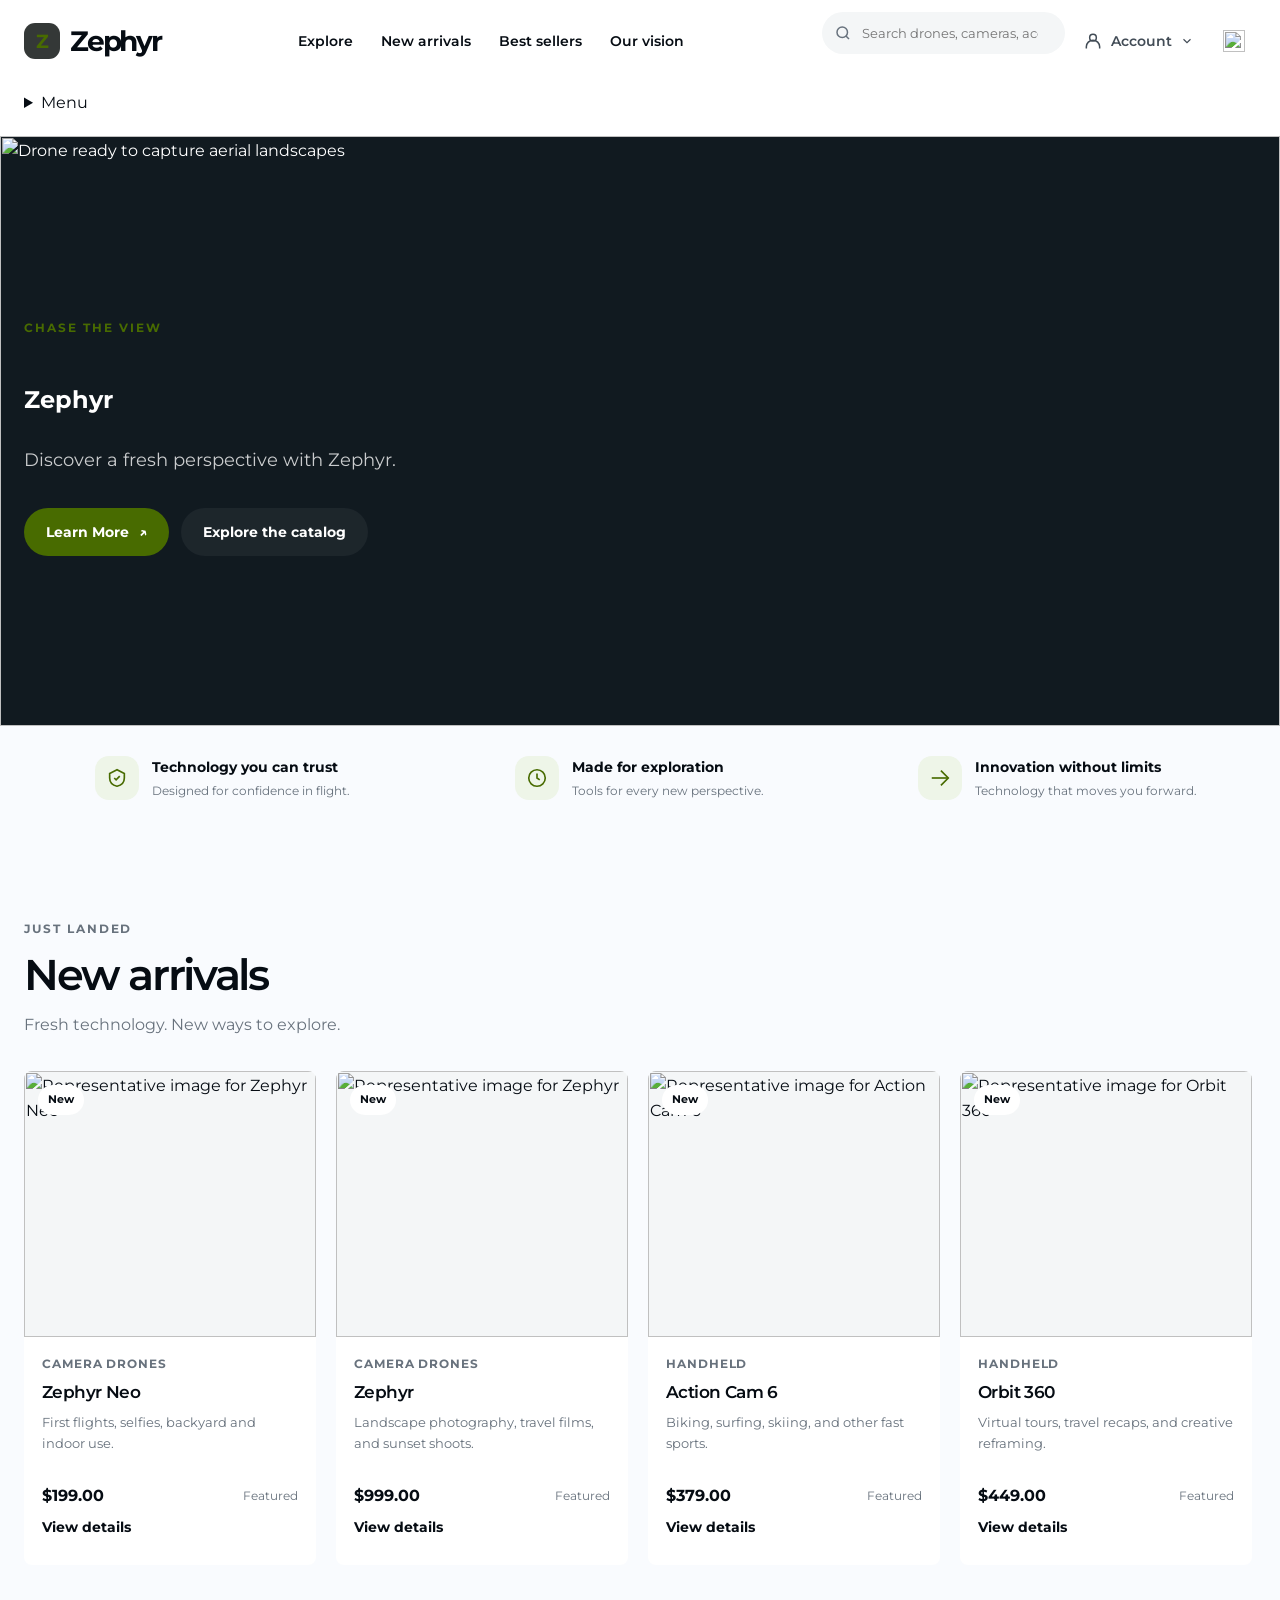
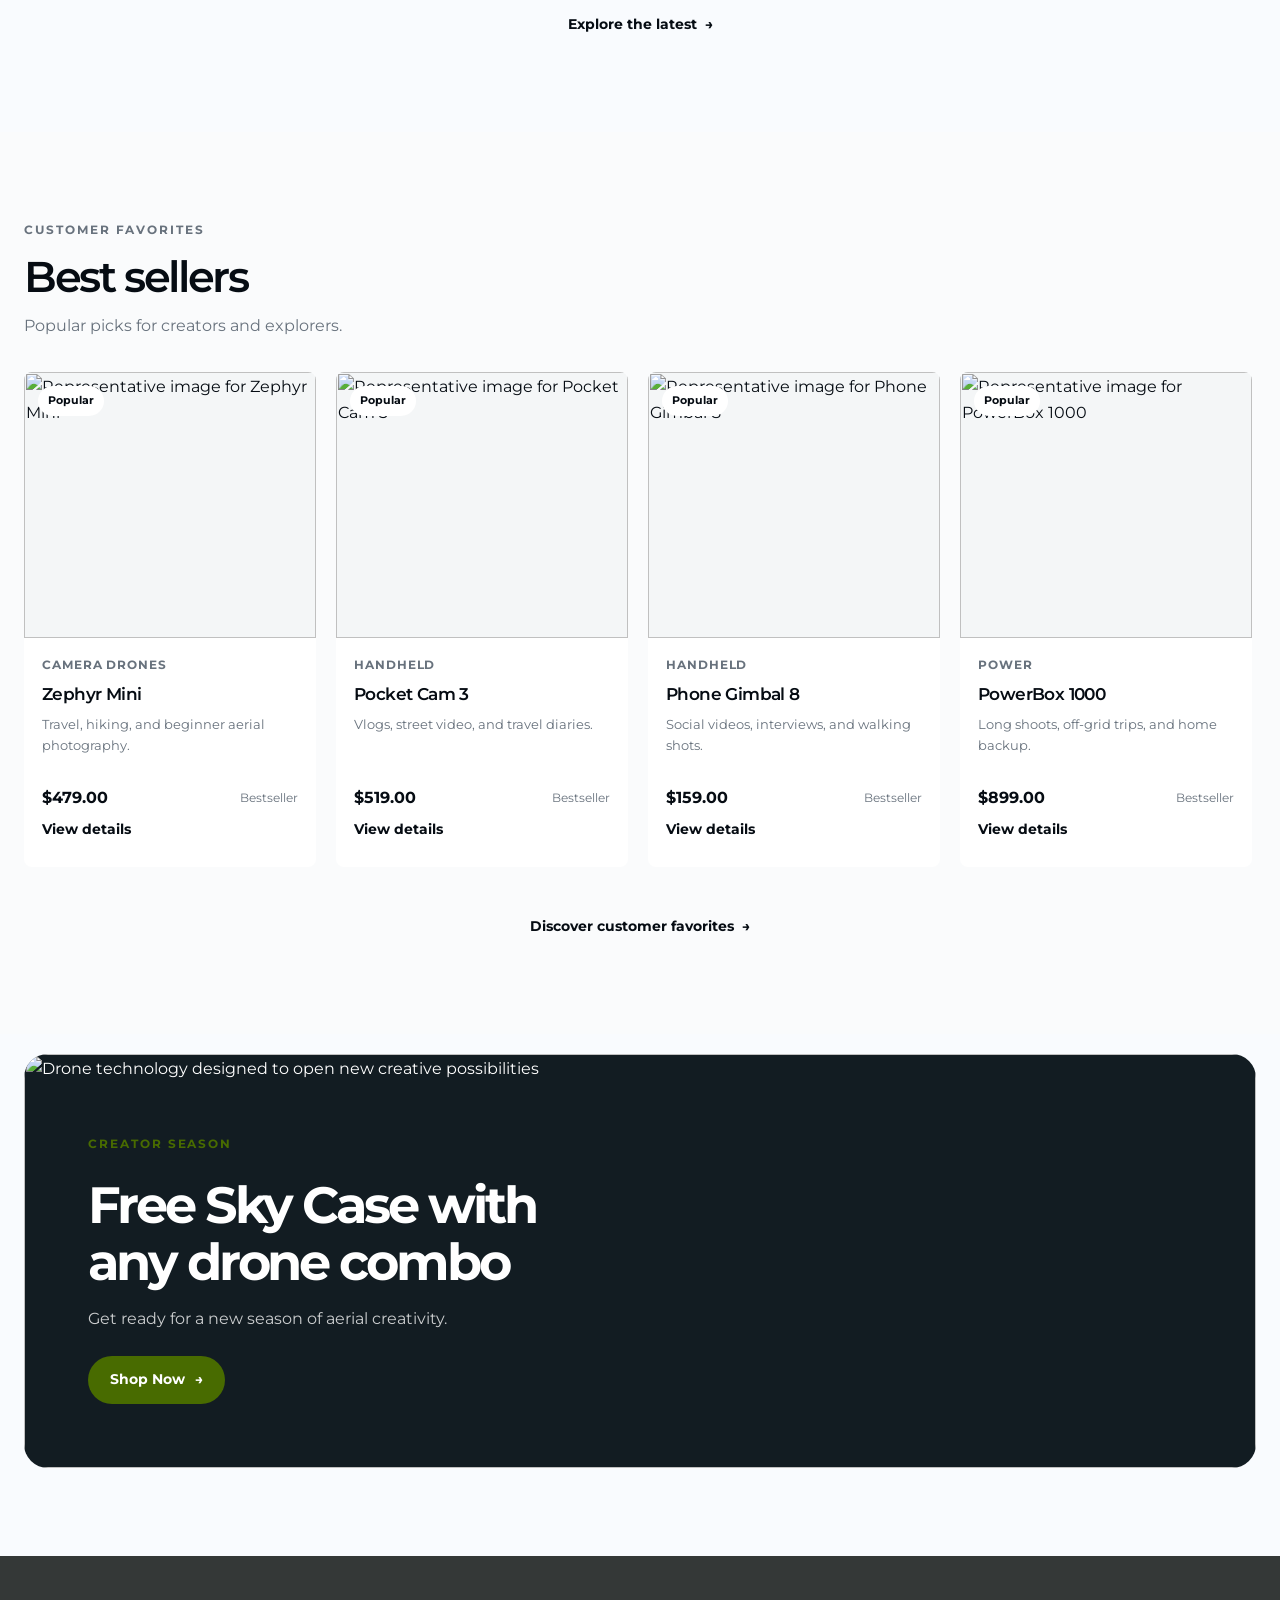
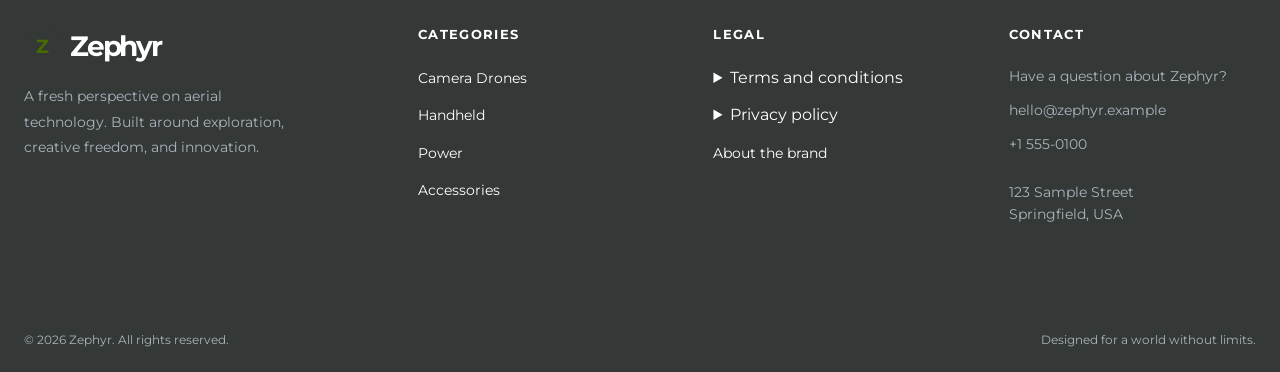
==== commit 80c8a412: "refactored css to tailwind and extracted changes to new folder" ====
--- a/web/index.html
+++ b/web/index.html
@@ -53,9 +53,6 @@
     rel="stylesheet"
   />
 
-  <script>tailwind.config = { corePlugins: { preflight: false } };</script>
-  <script src="https://cdn.tailwindcss.com"></script>
-
   <!-- Structured data for search engines -->
   <!-- Gives search engines structured organization information in JSON-LD format. -->
   <script type="application/ld+json">
@@ -70,6 +67,7 @@
 
   <!-- Loads shared styles used by other pages in this storefront. -->
   <link rel="stylesheet" href="assets/shared.css" />
+  <link rel="stylesheet" href="style.css" />
 </head>
 
 <body class="m-0 bg-[#f9fbfe] font-[Montserrat,sans-serif] leading-[1.6] text-[#060c13] antialiased [&_a]:text-inherit [&_a]:no-underline [&_button]:cursor-pointer [&_button]:font-[inherit] [&_button:focus-visible]:outline-[3px] [&_button:focus-visible]:outline-[#486b00] [&_button:focus-visible]:[outline-offset:4px] [&_a:focus-visible]:outline-[3px] [&_a:focus-visible]:outline-[#486b00] [&_a:focus-visible]:[outline-offset:4px] [&_input]:font-[inherit] [&_img]:block [&_img]:max-w-full]">
--- a/web/style.css
+++ b/web/style.css
@@ -0,0 +1,1465 @@
+.static {
+  position: static
+}
+
+.absolute {
+  position: absolute
+}
+
+.relative {
+  position: relative
+}
+
+.sticky {
+  position: sticky
+}
+
+.inset-0 {
+  inset: 0px
+}
+
+.left-4 {
+  left: 1rem
+}
+
+.left-\[14px\] {
+  left: 14px
+}
+
+.right-0 {
+  right: 0px
+}
+
+.top-0 {
+  top: 0px
+}
+
+.top-\[-100px\] {
+  top: -100px
+}
+
+.top-\[14px\] {
+  top: 14px
+}
+
+.top-\[calc\(100\%\+12px\)\] {
+  top: calc(100% + 12px)
+}
+
+.z-\[1000\] {
+  z-index: 1000
+}
+
+.z-\[100\] {
+  z-index: 100
+}
+
+.z-\[120\] {
+  z-index: 120
+}
+
+.z-\[1\] {
+  z-index: 1
+}
+
+.m-0 {
+  margin: 0px
+}
+
+.mx-auto {
+  margin-left: auto;
+  margin-right: auto
+}
+
+.my-2 {
+  margin-top: 0.5rem;
+  margin-bottom: 0.5rem
+}
+
+.my-6 {
+  margin-top: 1.5rem;
+  margin-bottom: 1.5rem
+}
+
+.mb-0 {
+  margin-bottom: 0px
+}
+
+.mb-3 {
+  margin-bottom: 0.75rem
+}
+
+.mb-4 {
+  margin-bottom: 1rem
+}
+
+.mb-5 {
+  margin-bottom: 1.25rem
+}
+
+.mb-6 {
+  margin-bottom: 1.5rem
+}
+
+.mb-8 {
+  margin-bottom: 2rem
+}
+
+.mb-\[7px\] {
+  margin-bottom: 7px
+}
+
+.mt-0 {
+  margin-top: 0px
+}
+
+.mt-3 {
+  margin-top: 0.75rem
+}
+
+.mt-4 {
+  margin-top: 1rem
+}
+
+.mt-5 {
+  margin-top: 1.25rem
+}
+
+.block {
+  display: block
+}
+
+.flex {
+  display: flex
+}
+
+.inline-flex {
+  display: inline-flex
+}
+
+.grid {
+  display: grid
+}
+
+.hidden {
+  display: none
+}
+
+.aspect-\[1\/0\.91\] {
+  aspect-ratio: 1/0.91
+}
+
+.size-11 {
+  width: 2.75rem;
+  height: 2.75rem
+}
+
+.size-9 {
+  width: 2.25rem;
+  height: 2.25rem
+}
+
+.size-full {
+  width: 100%;
+  height: 100%
+}
+
+.min-h-12 {
+  min-height: 3rem
+}
+
+.min-h-80 {
+  min-height: 20rem
+}
+
+.min-h-\[42px\] {
+  min-height: 42px
+}
+
+.min-h-\[590px\] {
+  min-height: 590px
+}
+
+.min-h-\[82px\] {
+  min-height: 82px
+}
+
+.w-\[190px\] {
+  width: 190px
+}
+
+.w-\[calc\(100\%-48px\)\] {
+  width: calc(100% - 48px)
+}
+
+.w-\[clamp\(160px\2c 19vw\2c 245px\)\] {
+  width: clamp(160px,19vw,245px)
+}
+
+.min-w-0 {
+  min-width: 0px
+}
+
+.max-w-\[1240px\] {
+  max-width: 1240px
+}
+
+.max-w-\[280px\] {
+  max-width: 280px
+}
+
+.max-w-\[510px\] {
+  max-width: 510px
+}
+
+.max-w-\[620px\] {
+  max-width: 620px
+}
+
+.shrink-0 {
+  flex-shrink: 0
+}
+
+.list-none {
+  list-style-type: none
+}
+
+.auto-cols-\[calc\(\(100\%-60px\)\/4\)\] {
+  grid-auto-columns: calc((100% - 60px) / 4)
+}
+
+.grid-flow-col {
+  grid-auto-flow: column
+}
+
+.grid-cols-3 {
+  grid-template-columns: repeat(3, minmax(0, 1fr))
+}
+
+.grid-cols-\[1\.4fr_1fr_1fr_1fr\] {
+  grid-template-columns: 1.4fr 1fr 1fr 1fr
+}
+
+.flex-wrap {
+  flex-wrap: wrap
+}
+
+.place-items-center {
+  place-items: center
+}
+
+.items-end {
+  align-items: flex-end
+}
+
+.items-center {
+  align-items: center
+}
+
+.justify-center {
+  justify-content: center
+}
+
+.justify-between {
+  justify-content: space-between
+}
+
+.gap-12 {
+  gap: 3rem
+}
+
+.gap-2 {
+  gap: 0.5rem
+}
+
+.gap-2\.5 {
+  gap: 0.625rem
+}
+
+.gap-3 {
+  gap: 0.75rem
+}
+
+.gap-5 {
+  gap: 1.25rem
+}
+
+.gap-6 {
+  gap: 1.5rem
+}
+
+.gap-7 {
+  gap: 1.75rem
+}
+
+.gap-\[13px\] {
+  gap: 13px
+}
+
+.gap-\[18px\] {
+  gap: 18px
+}
+
+.gap-\[9px\] {
+  gap: 9px
+}
+
+.overflow-hidden {
+  overflow: hidden
+}
+
+.overflow-x-auto {
+  overflow-x: auto
+}
+
+.overscroll-x-contain {
+  overscroll-behavior-x: contain
+}
+
+.scroll-smooth {
+  scroll-behavior: smooth
+}
+
+.rounded-3xl {
+  border-radius: 1.5rem
+}
+
+.rounded-\[11px\] {
+  border-radius: 11px
+}
+
+.rounded-\[14px\] {
+  border-radius: 14px
+}
+
+.rounded-full {
+  border-radius: 9999px
+}
+
+.rounded-lg {
+  border-radius: 0.5rem
+}
+
+.border {
+  border-width: 1px
+}
+
+.border-0 {
+  border-width: 0px
+}
+
+.border-b {
+  border-bottom-width: 1px
+}
+
+.border-b-2 {
+  border-bottom-width: 2px
+}
+
+.border-t {
+  border-top-width: 1px
+}
+
+.border-\[\#2c363e\] {
+  --tw-border-opacity: 1;
+  border-color: rgb(44 54 62 / var(--tw-border-opacity, 1))
+}
+
+.border-\[\#420303\] {
+  --tw-border-opacity: 1;
+  border-color: rgb(66 3 3 / var(--tw-border-opacity, 1))
+}
+
+.border-\[\#e3e7eb\] {
+  --tw-border-opacity: 1;
+  border-color: rgb(227 231 235 / var(--tw-border-opacity, 1))
+}
+
+.border-\[\#edf0f2\] {
+  --tw-border-opacity: 1;
+  border-color: rgb(237 240 242 / var(--tw-border-opacity, 1))
+}
+
+.border-\[rgba\(255\2c 255\2c 255\2c 0\.45\)\] {
+  border-color: rgba(255,255,255,0.45)
+}
+
+.border-current {
+  border-color: currentColor
+}
+
+.border-transparent {
+  border-color: transparent
+}
+
+.bg-\[\#111a20\] {
+  --tw-bg-opacity: 1;
+  background-color: rgb(17 26 32 / var(--tw-bg-opacity, 1))
+}
+
+.bg-\[\#121c22\] {
+  --tw-bg-opacity: 1;
+  background-color: rgb(18 28 34 / var(--tw-bg-opacity, 1))
+}
+
+.bg-\[\#343837\] {
+  --tw-bg-opacity: 1;
+  background-color: rgb(52 56 55 / var(--tw-bg-opacity, 1))
+}
+
+.bg-\[\#486b00\] {
+  --tw-bg-opacity: 1;
+  background-color: rgb(72 107 0 / var(--tw-bg-opacity, 1))
+}
+
+.bg-\[\#eef5e8\] {
+  --tw-bg-opacity: 1;
+  background-color: rgb(238 245 232 / var(--tw-bg-opacity, 1))
+}
+
+.bg-\[\#f4f6f7\] {
+  --tw-bg-opacity: 1;
+  background-color: rgb(244 246 247 / var(--tw-bg-opacity, 1))
+}
+
+.bg-\[\#f9fbfe\] {
+  --tw-bg-opacity: 1;
+  background-color: rgb(249 251 254 / var(--tw-bg-opacity, 1))
+}
+
+.bg-\[rgba\(255\2c 255\2c 255\2c 0\.05\)\] {
+  background-color: rgba(255,255,255,0.05)
+}
+
+.bg-\[rgba\(255\2c 255\2c 255\2c 0\.96\)\] {
+  background-color: rgba(255,255,255,0.96)
+}
+
+.bg-transparent {
+  background-color: transparent
+}
+
+.bg-white {
+  --tw-bg-opacity: 1;
+  background-color: rgb(255 255 255 / var(--tw-bg-opacity, 1))
+}
+
+.object-cover {
+  -o-object-fit: cover;
+     object-fit: cover
+}
+
+.p-0 {
+  padding: 0px
+}
+
+.p-2 {
+  padding: 0.5rem
+}
+
+.p-\[18px\] {
+  padding: 18px
+}
+
+.p-\[2px\] {
+  padding: 2px
+}
+
+.p-\[clamp\(28px\2c 6vw\2c 64px\)\] {
+  padding: clamp(28px,6vw,64px)
+}
+
+.px-3 {
+  padding-left: 0.75rem;
+  padding-right: 0.75rem
+}
+
+.px-4 {
+  padding-left: 1rem;
+  padding-right: 1rem
+}
+
+.px-\[10px\] {
+  padding-left: 10px;
+  padding-right: 10px
+}
+
+.px-\[22px\] {
+  padding-left: 22px;
+  padding-right: 22px
+}
+
+.py-1\.5 {
+  padding-top: 0.375rem;
+  padding-bottom: 0.375rem
+}
+
+.py-2 {
+  padding-top: 0.5rem;
+  padding-bottom: 0.5rem
+}
+
+.py-3 {
+  padding-top: 0.75rem;
+  padding-bottom: 0.75rem
+}
+
+.py-\[22px\] {
+  padding-top: 22px;
+  padding-bottom: 22px
+}
+
+.py-\[30px\] {
+  padding-top: 30px;
+  padding-bottom: 30px
+}
+
+.py-\[68px\] {
+  padding-top: 68px;
+  padding-bottom: 68px
+}
+
+.py-\[88px\] {
+  padding-top: 88px;
+  padding-bottom: 88px
+}
+
+.py-\[90px\] {
+  padding-top: 90px;
+  padding-bottom: 90px
+}
+
+.pb-5 {
+  padding-bottom: 1.25rem
+}
+
+.pb-\[88px\] {
+  padding-bottom: 88px
+}
+
+.pt-5 {
+  padding-top: 1.25rem
+}
+
+.pt-\[14px\] {
+  padding-top: 14px
+}
+
+.text-center {
+  text-align: center
+}
+
+.font-\[Montserrat\2c sans-serif\] {
+  font-family: Montserrat,sans-serif
+}
+
+.text-\[0\.72rem\] {
+  font-size: 0.72rem
+}
+
+.text-\[0\.76rem\] {
+  font-size: 0.76rem
+}
+
+.text-\[0\.78rem\] {
+  font-size: 0.78rem
+}
+
+.text-\[0\.7rem\] {
+  font-size: 0.7rem
+}
+
+.text-\[0\.82rem\] {
+  font-size: 0.82rem
+}
+
+.text-\[0\.87rem\] {
+  font-size: 0.87rem
+}
+
+.text-\[0\.88rem\] {
+  font-size: 0.88rem
+}
+
+.text-\[0\.98rem\] {
+  font-size: 0.98rem
+}
+
+.text-\[0\.9rem\] {
+  font-size: 0.9rem
+}
+
+.text-\[1\.08rem\] {
+  font-size: 1.08rem
+}
+
+.text-\[1\.2rem\] {
+  font-size: 1.2rem
+}
+
+.text-\[1\.75rem\] {
+  font-size: 1.75rem
+}
+
+.text-\[clamp\(1\.8rem\2c 4vw\2c 2\.7rem\)\] {
+  font-size: clamp(1.8rem,4vw,2.7rem)
+}
+
+.text-\[clamp\(1rem\2c 1\.8vw\2c 1\.12rem\)\] {
+  font-size: clamp(1rem,1.8vw,1.12rem)
+}
+
+.text-base {
+  font-size: 1rem;
+  line-height: 1.5rem
+}
+
+.font-\[EB_Garamond\2c serif\] {
+  font-weight: EB Garamond,serif
+}
+
+.font-bold {
+  font-weight: 700
+}
+
+.font-semibold {
+  font-weight: 600
+}
+
+.uppercase {
+  text-transform: uppercase
+}
+
+.leading-\[1\.15\] {
+  line-height: 1.15
+}
+
+.leading-\[1\.4\] {
+  line-height: 1.4
+}
+
+.leading-\[1\.6\] {
+  line-height: 1.6
+}
+
+.leading-\[1\.8\] {
+  line-height: 1.8
+}
+
+.tracking-\[-0\.035em\] {
+  letter-spacing: -0.035em
+}
+
+.tracking-\[-0\.055em\] {
+  letter-spacing: -0.055em
+}
+
+.tracking-\[-0\.08em\] {
+  letter-spacing: -0.08em
+}
+
+.tracking-\[0\.08em\] {
+  letter-spacing: 0.08em
+}
+
+.tracking-\[0\.16em\] {
+  letter-spacing: 0.16em
+}
+
+.tracking-\[0\.1em\] {
+  letter-spacing: 0.1em
+}
+
+.tracking-normal {
+  letter-spacing: 0em
+}
+
+.\!text-\[\#486b00\] {
+  --tw-text-opacity: 1 !important;
+  color: rgb(72 107 0 / var(--tw-text-opacity, 1)) !important
+}
+
+.text-\[\#060c13\] {
+  --tw-text-opacity: 1;
+  color: rgb(6 12 19 / var(--tw-text-opacity, 1))
+}
+
+.text-\[\#424c56\] {
+  --tw-text-opacity: 1;
+  color: rgb(66 76 86 / var(--tw-text-opacity, 1))
+}
+
+.text-\[\#486b00\] {
+  --tw-text-opacity: 1;
+  color: rgb(72 107 0 / var(--tw-text-opacity, 1))
+}
+
+.text-\[\#68727d\] {
+  --tw-text-opacity: 1;
+  color: rgb(104 114 125 / var(--tw-text-opacity, 1))
+}
+
+.text-\[\#aab4bd\] {
+  --tw-text-opacity: 1;
+  color: rgb(170 180 189 / var(--tw-text-opacity, 1))
+}
+
+.text-\[rgba\(255\2c 255\2c 255\2c 0\.78\)\] {
+  color: rgba(255,255,255,0.78)
+}
+
+.text-black {
+  --tw-text-opacity: 1;
+  color: rgb(0 0 0 / var(--tw-text-opacity, 1))
+}
+
+.text-white {
+  --tw-text-opacity: 1;
+  color: rgb(255 255 255 / var(--tw-text-opacity, 1))
+}
+
+.antialiased {
+  -webkit-font-smoothing: antialiased;
+  -moz-osx-font-smoothing: grayscale
+}
+
+.shadow-\[0_12px_35px_rgba\(15\2c 25\2c 35\2c 0\.08\)\] {
+  --tw-shadow: 0 12px 35px rgba(15,25,35,0.08);
+  --tw-shadow-colored: 0 12px 35px var(--tw-shadow-color);
+  box-shadow: var(--tw-ring-offset-shadow, 0 0 #0000), var(--tw-ring-shadow, 0 0 #0000), var(--tw-shadow)
+}
+
+.backdrop-blur-2xl {
+  --tw-backdrop-blur: blur(40px);
+  -webkit-backdrop-filter: var(--tw-backdrop-blur) var(--tw-backdrop-brightness) var(--tw-backdrop-contrast) var(--tw-backdrop-grayscale) var(--tw-backdrop-hue-rotate) var(--tw-backdrop-invert) var(--tw-backdrop-opacity) var(--tw-backdrop-saturate) var(--tw-backdrop-sepia);
+  backdrop-filter: var(--tw-backdrop-blur) var(--tw-backdrop-brightness) var(--tw-backdrop-contrast) var(--tw-backdrop-grayscale) var(--tw-backdrop-hue-rotate) var(--tw-backdrop-invert) var(--tw-backdrop-opacity) var(--tw-backdrop-saturate) var(--tw-backdrop-sepia)
+}
+
+.transition-\[transform\2c background\] {
+  transition-property: transform,background;
+  transition-timing-function: cubic-bezier(0.4, 0, 0.2, 1);
+  transition-duration: 150ms
+}
+
+.transition-\[transform\2c box-shadow\] {
+  transition-property: transform,box-shadow;
+  transition-timing-function: cubic-bezier(0.4, 0, 0.2, 1);
+  transition-duration: 150ms
+}
+
+.transition-colors {
+  transition-property: color, background-color, border-color, text-decoration-color, fill, stroke;
+  transition-timing-function: cubic-bezier(0.4, 0, 0.2, 1);
+  transition-duration: 150ms
+}
+
+.transition-transform {
+  transition-property: transform;
+  transition-timing-function: cubic-bezier(0.4, 0, 0.2, 1);
+  transition-duration: 150ms
+}
+
+.duration-200 {
+  transition-duration: 200ms
+}
+
+.duration-300 {
+  transition-duration: 300ms
+}
+
+.duration-\[250ms\] {
+  transition-duration: 250ms
+}
+
+.\[object-position\:center_52\%\] {
+  -o-object-position: center 52%;
+     object-position: center 52%
+}
+
+.\[scroll-behavior\:smooth\] {
+  scroll-behavior: smooth
+}
+
+.\[scroll-padding-top\:100px\] {
+  scroll-padding-top: 100px
+}
+
+.\[scroll-snap-align\:start\] {
+  scroll-snap-align: start
+}
+
+.\[scroll-snap-type\:x_mandatory\] {
+  scroll-snap-type: x mandatory
+}
+
+.\[scrollbar-color\:\#cbd3da_transparent\] {
+  scrollbar-color: #cbd3da transparent
+}
+
+.\[scrollbar-width\:thin\] {
+  scrollbar-width: thin
+}
+
+.before\:h-0\.5::before {
+  content: var(--tw-content);
+  height: 0.125rem
+}
+
+.before\:w-6::before {
+  content: var(--tw-content);
+  width: 1.5rem
+}
+
+.before\:bg-\[\#486b00\]::before {
+  content: var(--tw-content);
+  --tw-bg-opacity: 1;
+  background-color: rgb(72 107 0 / var(--tw-bg-opacity, 1))
+}
+
+.before\:content-\[\"\"\]::before {
+  --tw-content: "";
+  content: var(--tw-content)
+}
+
+.after\:absolute::after {
+  content: var(--tw-content);
+  position: absolute
+}
+
+.after\:inset-0::after {
+  content: var(--tw-content);
+  inset: 0px
+}
+
+.after\:bg-\[linear-gradient\(90deg\2c rgba\(9\2c 15\2c 20\2c 0\.88\)\2c rgba\(9\2c 15\2c 20\2c 0\.28\)\)\]::after {
+  content: var(--tw-content);
+  background-image: linear-gradient(90deg,rgba(9,15,20,0.88),rgba(9,15,20,0.28))
+}
+
+.after\:bg-\[linear-gradient\(90deg\2c rgba\(9\2c 15\2c 20\2c 0\.88\)_0\%\2c rgba\(9\2c 15\2c 20\2c 0\.60\)_45\%\2c rgba\(9\2c 15\2c 20\2c 0\.12\)_100\%\)\]::after {
+  content: var(--tw-content);
+  background-image: linear-gradient(90deg,rgba(9,15,20,0.88) 0%,rgba(9,15,20,0.60) 45%,rgba(9,15,20,0.12) 100%)
+}
+
+.after\:content-\[\"\"\]::after {
+  --tw-content: "";
+  content: var(--tw-content)
+}
+
+.even\:bg-\[\#fafbfc\]:nth-child(even) {
+  --tw-bg-opacity: 1;
+  background-color: rgb(250 251 252 / var(--tw-bg-opacity, 1))
+}
+
+.hover\:-translate-y-0\.5:hover {
+  --tw-translate-y: -0.125rem;
+  transform: translate(var(--tw-translate-x), var(--tw-translate-y)) rotate(var(--tw-rotate)) skewX(var(--tw-skew-x)) skewY(var(--tw-skew-y)) scaleX(var(--tw-scale-x)) scaleY(var(--tw-scale-y))
+}
+
+.hover\:-translate-y-\[5px\]:hover {
+  --tw-translate-y: -5px;
+  transform: translate(var(--tw-translate-x), var(--tw-translate-y)) rotate(var(--tw-rotate)) skewX(var(--tw-skew-x)) skewY(var(--tw-skew-y)) scaleX(var(--tw-scale-x)) scaleY(var(--tw-scale-y))
+}
+
+.hover\:bg-\[\#343837\]:hover {
+  --tw-bg-opacity: 1;
+  background-color: rgb(52 56 55 / var(--tw-bg-opacity, 1))
+}
+
+.hover\:bg-\[\#486b00\]:hover {
+  --tw-bg-opacity: 1;
+  background-color: rgb(72 107 0 / var(--tw-bg-opacity, 1))
+}
+
+.hover\:bg-\[rgba\(255\2c 255\2c 255\2c 0\.14\)\]:hover {
+  background-color: rgba(255,255,255,0.14)
+}
+
+.hover\:text-\[\#486b00\]:hover {
+  --tw-text-opacity: 1;
+  color: rgb(72 107 0 / var(--tw-text-opacity, 1))
+}
+
+.hover\:text-white:hover {
+  --tw-text-opacity: 1;
+  color: rgb(255 255 255 / var(--tw-text-opacity, 1))
+}
+
+.hover\:shadow-\[0_12px_35px_rgba\(15\2c 25\2c 35\2c 0\.08\)\]:hover {
+  --tw-shadow: 0 12px 35px rgba(15,25,35,0.08);
+  --tw-shadow-colored: 0 12px 35px var(--tw-shadow-color);
+  box-shadow: var(--tw-ring-offset-shadow, 0 0 #0000), var(--tw-ring-shadow, 0 0 #0000), var(--tw-shadow)
+}
+
+.focus\:top-4:focus {
+  top: 1rem
+}
+
+.disabled\:cursor-not-allowed:disabled {
+  cursor: not-allowed
+}
+
+.disabled\:opacity-\[0\.35\]:disabled {
+  opacity: 0.35
+}
+
+.group:hover .group-hover\:scale-\[1\.045\] {
+  --tw-scale-x: 1.045;
+  --tw-scale-y: 1.045;
+  transform: translate(var(--tw-translate-x), var(--tw-translate-y)) rotate(var(--tw-rotate)) skewX(var(--tw-skew-x)) skewY(var(--tw-skew-y)) scaleX(var(--tw-scale-x)) scaleY(var(--tw-scale-y))
+}
+
+@media (prefers-reduced-motion: reduce) {
+  .motion-reduce\:scroll-auto {
+    scroll-behavior: auto
+  }
+
+  .motion-reduce\:transition-none {
+    transition-property: none
+  }
+}
+
+@media (max-width: 1100px) {
+  .max-\[1100px\]\:auto-cols-\[calc\(\(100\%-40px\)\/3\)\] {
+    grid-auto-columns: calc((100% - 40px) / 3)
+  }
+
+  .max-\[1100px\]\:grid-cols-2 {
+    grid-template-columns: repeat(2, minmax(0, 1fr))
+  }
+
+  .max-\[1100px\]\:gap-3 {
+    gap: 0.75rem
+  }
+
+  .max-\[1100px\]\:gap-4 {
+    gap: 1rem
+  }
+}
+
+@media (max-width: 820px) {
+  .max-\[820px\]\:block {
+    display: block
+  }
+
+  .max-\[820px\]\:hidden {
+    display: none
+  }
+
+  .max-\[820px\]\:min-h-\[540px\] {
+    min-height: 540px
+  }
+
+  .max-\[820px\]\:min-h-\[72px\] {
+    min-height: 72px
+  }
+
+  .max-\[820px\]\:w-full {
+    width: 100%
+  }
+
+  .max-\[820px\]\:auto-cols-\[calc\(\(100\%-20px\)\/2\)\] {
+    grid-auto-columns: calc((100% - 20px) / 2)
+  }
+
+  .max-\[820px\]\:flex-col {
+    flex-direction: column
+  }
+
+  .max-\[820px\]\:items-start {
+    align-items: flex-start
+  }
+
+  .max-\[820px\]\:gap-3 {
+    gap: 0.75rem
+  }
+
+  .max-\[820px\]\:py-\[68px\] {
+    padding-top: 68px;
+    padding-bottom: 68px
+  }
+
+  .max-\[820px\]\:py-\[72px\] {
+    padding-top: 72px;
+    padding-bottom: 72px
+  }
+
+  .max-\[820px\]\:pb-\[68px\] {
+    padding-bottom: 68px
+  }
+}
+
+@media (max-width: 560px) {
+  .max-\[560px\]\:col-span-full {
+    grid-column: 1 / -1
+  }
+
+  .max-\[560px\]\:mr-\[-16px\] {
+    margin-right: -16px
+  }
+
+  .max-\[560px\]\:size-8 {
+    width: 2rem;
+    height: 2rem
+  }
+
+  .max-\[560px\]\:size-\[38px\] {
+    width: 38px;
+    height: 38px
+  }
+
+  .max-\[560px\]\:min-h-0 {
+    min-height: 0px
+  }
+
+  .max-\[560px\]\:min-h-\[360px\] {
+    min-height: 360px
+  }
+
+  .max-\[560px\]\:min-h-\[570px\] {
+    min-height: 570px
+  }
+
+  .max-\[560px\]\:w-\[calc\(100\%-32px\)\] {
+    width: calc(100% - 32px)
+  }
+
+  .max-\[560px\]\:max-w-\[270px\] {
+    max-width: 270px
+  }
+
+  .max-\[560px\]\:auto-cols-\[78\%\] {
+    grid-auto-columns: 78%
+  }
+
+  .max-\[560px\]\:grid-cols-1 {
+    grid-template-columns: repeat(1, minmax(0, 1fr))
+  }
+
+  .max-\[560px\]\:flex-row {
+    flex-direction: row
+  }
+
+  .max-\[560px\]\:flex-col {
+    flex-direction: column
+  }
+
+  .max-\[560px\]\:items-start {
+    align-items: flex-start
+  }
+
+  .max-\[560px\]\:items-end {
+    align-items: flex-end
+  }
+
+  .max-\[560px\]\:items-center {
+    align-items: center
+  }
+
+  .max-\[560px\]\:justify-start {
+    justify-content: flex-start
+  }
+
+  .max-\[560px\]\:gap-1\.5 {
+    gap: 0.375rem
+  }
+
+  .max-\[560px\]\:gap-2 {
+    gap: 0.5rem
+  }
+
+  .max-\[560px\]\:gap-2\.5 {
+    gap: 0.625rem
+  }
+
+  .max-\[560px\]\:gap-3 {
+    gap: 0.75rem
+  }
+
+  .max-\[560px\]\:gap-\[14px\] {
+    gap: 14px
+  }
+
+  .max-\[560px\]\:gap-\[22px\] {
+    gap: 22px
+  }
+
+  .max-\[560px\]\:gap-\[34px_20px\] {
+    gap: 34px 20px
+  }
+
+  .max-\[560px\]\:rounded-\[18px\] {
+    border-radius: 18px
+  }
+
+  .max-\[560px\]\:p-\[14px\] {
+    padding: 14px
+  }
+
+  .max-\[560px\]\:py-12 {
+    padding-top: 3rem;
+    padding-bottom: 3rem
+  }
+
+  .max-\[560px\]\:py-\[26px\] {
+    padding-top: 26px;
+    padding-bottom: 26px
+  }
+
+  .max-\[560px\]\:py-\[54px\] {
+    padding-top: 54px;
+    padding-bottom: 54px
+  }
+
+  .max-\[560px\]\:py-\[64px_52px\] {
+    padding-top: 64px 52px;
+    padding-bottom: 64px 52px
+  }
+
+  .max-\[560px\]\:pb-\[54px\] {
+    padding-bottom: 54px
+  }
+
+  .max-\[560px\]\:pr-4 {
+    padding-right: 1rem
+  }
+
+  .max-\[560px\]\:pt-2 {
+    padding-top: 0.5rem
+  }
+
+  .max-\[560px\]\:text-\[0\.87rem\] {
+    font-size: 0.87rem
+  }
+
+  .max-\[560px\]\:text-\[0\.94rem\] {
+    font-size: 0.94rem
+  }
+
+  .max-\[560px\]\:text-\[0px\] {
+    font-size: 0px
+  }
+
+  .max-\[560px\]\:text-\[1\.55rem\] {
+    font-size: 1.55rem
+  }
+
+  .max-\[560px\]\:text-\[clamp\(3rem\2c 14vw\2c 4\.5rem\)\] {
+    font-size: clamp(3rem,14vw,4.5rem)
+  }
+
+  .max-\[560px\]\:text-base {
+    font-size: 1rem;
+    line-height: 1.5rem
+  }
+
+  .max-\[560px\]\:\[object-position\:59\%_center\] {
+    -o-object-position: 59% center;
+       object-position: 59% center
+  }
+
+  .max-\[560px\]\:after\:bg-\[linear-gradient\(0deg\2c rgba\(9\2c 15\2c 20\2c 0\.95\)\2c rgba\(9\2c 15\2c 20\2c 0\.24\)\)\]::after {
+    content: var(--tw-content);
+    background-image: linear-gradient(0deg,rgba(9,15,20,0.95),rgba(9,15,20,0.24))
+  }
+
+  .max-\[560px\]\:after\:bg-\[linear-gradient\(0deg\2c rgba\(9\2c 15\2c 20\2c 0\.95\)_0\%\2c rgba\(9\2c 15\2c 20\2c 0\.72\)_55\%\2c rgba\(9\2c 15\2c 20\2c 0\.18\)_100\%\)\]::after {
+    content: var(--tw-content);
+    background-image: linear-gradient(0deg,rgba(9,15,20,0.95) 0%,rgba(9,15,20,0.72) 55%,rgba(9,15,20,0.18) 100%)
+  }
+}
+
+@media (min-width: 1440px) {
+  .min-\[1440px\]\:min-h-\[660px\] {
+    min-height: 660px
+  }
+}
+
+.\[\&\>a\:hover\]\:bg-\[\#f4f6f7\]>a:hover {
+  --tw-bg-opacity: 1;
+  background-color: rgb(244 246 247 / var(--tw-bg-opacity, 1))
+}
+
+.\[\&\>a\:hover\]\:text-\[\#486b00\]>a:hover {
+  --tw-text-opacity: 1;
+  color: rgb(72 107 0 / var(--tw-text-opacity, 1))
+}
+
+.\[\&\>a\]\:block>a {
+  display: block
+}
+
+.\[\&\>a\]\:rounded-lg>a {
+  border-radius: 0.5rem
+}
+
+.\[\&\>a\]\:px-3>a {
+  padding-left: 0.75rem;
+  padding-right: 0.75rem
+}
+
+.\[\&\>a\]\:py-3>a {
+  padding-top: 0.75rem;
+  padding-bottom: 0.75rem
+}
+
+.\[\&\>a\]\:py-\[11px\]>a {
+  padding-top: 11px;
+  padding-bottom: 11px
+}
+
+.\[\&\>a\]\:text-\[0\.88rem\]>a {
+  font-size: 0.88rem
+}
+
+.\[\&\>a\]\:font-semibold>a {
+  font-weight: 600
+}
+
+.\[\&\>a\]\:text-\[\#060c13\]>a {
+  --tw-text-opacity: 1;
+  color: rgb(6 12 19 / var(--tw-text-opacity, 1))
+}
+
+.\[\&\>a\]\:text-\[\#424c56\]>a {
+  --tw-text-opacity: 1;
+  color: rgb(66 76 86 / var(--tw-text-opacity, 1))
+}
+
+.\[\&\>a\]\:transition-colors>a {
+  transition-property: color, background-color, border-color, text-decoration-color, fill, stroke;
+  transition-timing-function: cubic-bezier(0.4, 0, 0.2, 1);
+  transition-duration: 150ms
+}
+
+.\[\&\>a\]\:duration-200>a {
+  transition-duration: 200ms
+}
+
+@media (max-width: 560px) {
+  .max-\[560px\]\:\[\&\>a\]\:w-full>a {
+    width: 100%
+  }
+}
+
+.\[\&_a\:focus-visible\]\:outline-\[3px\] a:focus-visible {
+  outline-width: 3px
+}
+
+.\[\&_a\:focus-visible\]\:outline-\[\#486b00\] a:focus-visible {
+  outline-color: #486b00
+}
+
+.\[\&_a\:focus-visible\]\:\[outline-offset\:4px\] a:focus-visible {
+  outline-offset: 4px
+}
+
+.\[\&_a\:hover\]\:text-\[\#486b00\] a:hover {
+  --tw-text-opacity: 1;
+  color: rgb(72 107 0 / var(--tw-text-opacity, 1))
+}
+
+.\[\&_a\]\:text-\[0\.87rem\] a {
+  font-size: 0.87rem
+}
+
+.\[\&_a\]\:text-\[\#aab4bd\] a {
+  --tw-text-opacity: 1;
+  color: rgb(170 180 189 / var(--tw-text-opacity, 1))
+}
+
+.\[\&_a\]\:text-inherit a {
+  color: inherit
+}
+
+.\[\&_a\]\:no-underline a {
+  text-decoration-line: none
+}
+
+.\[\&_a\]\:transition-colors a {
+  transition-property: color, background-color, border-color, text-decoration-color, fill, stroke;
+  transition-timing-function: cubic-bezier(0.4, 0, 0.2, 1);
+  transition-duration: 150ms
+}
+
+.\[\&_a\]\:duration-200 a {
+  transition-duration: 200ms
+}
+
+.\[\&_button\:focus-visible\]\:outline-\[3px\] button:focus-visible {
+  outline-width: 3px
+}
+
+.\[\&_button\:focus-visible\]\:outline-\[\#486b00\] button:focus-visible {
+  outline-color: #486b00
+}
+
+.\[\&_button\:focus-visible\]\:\[outline-offset\:4px\] button:focus-visible {
+  outline-offset: 4px
+}
+
+.\[\&_button\]\:cursor-pointer button {
+  cursor: pointer
+}
+
+.\[\&_button\]\:font-\[inherit\] button {
+  font-family: inherit
+}
+
+.\[\&_h1\]\:m-0 h1 {
+  margin: 0px
+}
+
+.\[\&_h1\]\:max-w-\[700px\] h1 {
+  max-width: 700px
+}
+
+.\[\&_h1\]\:text-\[clamp\(3rem\2c 7vw\2c 6rem\)\] h1 {
+  font-size: clamp(3rem,7vw,6rem)
+}
+
+.\[\&_h1\]\:font-\[EB_Garamond\2c serif\] h1 {
+  font-weight: EB Garamond,serif
+}
+
+.\[\&_h1\]\:font-semibold h1 {
+  font-weight: 600
+}
+
+.\[\&_h1\]\:leading-\[0\.99\] h1 {
+  line-height: 0.99
+}
+
+.\[\&_h1\]\:tracking-\[-0\.075em\] h1 {
+  letter-spacing: -0.075em
+}
+
+.\[\&_h1_span\]\:text-\[\#486b00\] h1 span {
+  --tw-text-opacity: 1;
+  color: rgb(72 107 0 / var(--tw-text-opacity, 1))
+}
+
+.\[\&_h2\]\:m-0 h2 {
+  margin: 0px
+}
+
+.\[\&_h2\]\:text-\[clamp\(2rem\2c 4vw\2c 3\.5rem\)\] h2 {
+  font-size: clamp(2rem,4vw,3.5rem)
+}
+
+.\[\&_h2\]\:font-\[EB_Garamond\2c serif\] h2 {
+  font-weight: EB Garamond,serif
+}
+
+.\[\&_h2\]\:leading-\[1\.1\] h2 {
+  line-height: 1.1
+}
+
+.\[\&_h2\]\:tracking-\[-0\.06em\] h2 {
+  letter-spacing: -0.06em
+}
+
+.\[\&_img\]\:block img {
+  display: block
+}
+
+.\[\&_input\]\:w-full input {
+  width: 100%
+}
+
+.\[\&_input\]\:min-w-0 input {
+  min-width: 0px
+}
+
+.\[\&_input\]\:border-0 input {
+  border-width: 0px
+}
+
+.\[\&_input\]\:bg-transparent input {
+  background-color: transparent
+}
+
+.\[\&_input\]\:font-\[inherit\] input {
+  font-family: inherit
+}
+
+.\[\&_input\]\:text-\[0\.82rem\] input {
+  font-size: 0.82rem
+}
+
+.\[\&_input\]\:text-\[\#060c13\] input {
+  --tw-text-opacity: 1;
+  color: rgb(6 12 19 / var(--tw-text-opacity, 1))
+}
+
+.\[\&_input\]\:outline-none input {
+  outline: 2px solid transparent;
+  outline-offset: 2px
+}
+
+.\[\&_input\]\:focus-visible\:outline-none:focus-visible input {
+  outline: 2px solid transparent;
+  outline-offset: 2px
+}
+
+.\[\&_p\]\:m-0 p {
+  margin: 0px
+}
+
+.\[\&_p\]\:my-4 p {
+  margin-top: 1rem;
+  margin-bottom: 1rem
+}
+
+.\[\&_p\]\:mb-0 p {
+  margin-bottom: 0px
+}
+
+.\[\&_p\]\:mb-6 p {
+  margin-bottom: 1.5rem
+}
+
+.\[\&_p\]\:mt-0\.5 p {
+  margin-top: 0.125rem
+}
+
+.\[\&_p\]\:max-w-\[440px\] p {
+  max-width: 440px
+}
+
+.\[\&_p\]\:text-\[0\.78rem\] p {
+  font-size: 0.78rem
+}
+
+.\[\&_p\]\:text-\[\#68727d\] p {
+  --tw-text-opacity: 1;
+  color: rgb(104 114 125 / var(--tw-text-opacity, 1))
+}
+
+.\[\&_p\]\:text-\[rgba\(255\2c 255\2c 255\2c 0\.78\)\] p {
+  color: rgba(255,255,255,0.78)
+}
+
+.\[\&_strong\]\:block strong {
+  display: block
+}
+
+.\[\&_strong\]\:text-\[0\.9rem\] strong {
+  font-size: 0.9rem
+}
+
+.\[\&_svg\]\:shrink-0 svg {
+  flex-shrink: 0
+}
+
+.\[\&_svg\]\:text-\[\#68727d\] svg {
+  --tw-text-opacity: 1;
+  color: rgb(104 114 125 / var(--tw-text-opacity, 1))
+}
+
+@media (max-width: 560px) {
+  .max-\[560px\]\:\[\&_svg\]\:size-\[23px\] svg {
+    width: 23px;
+    height: 23px
+  }
+}
